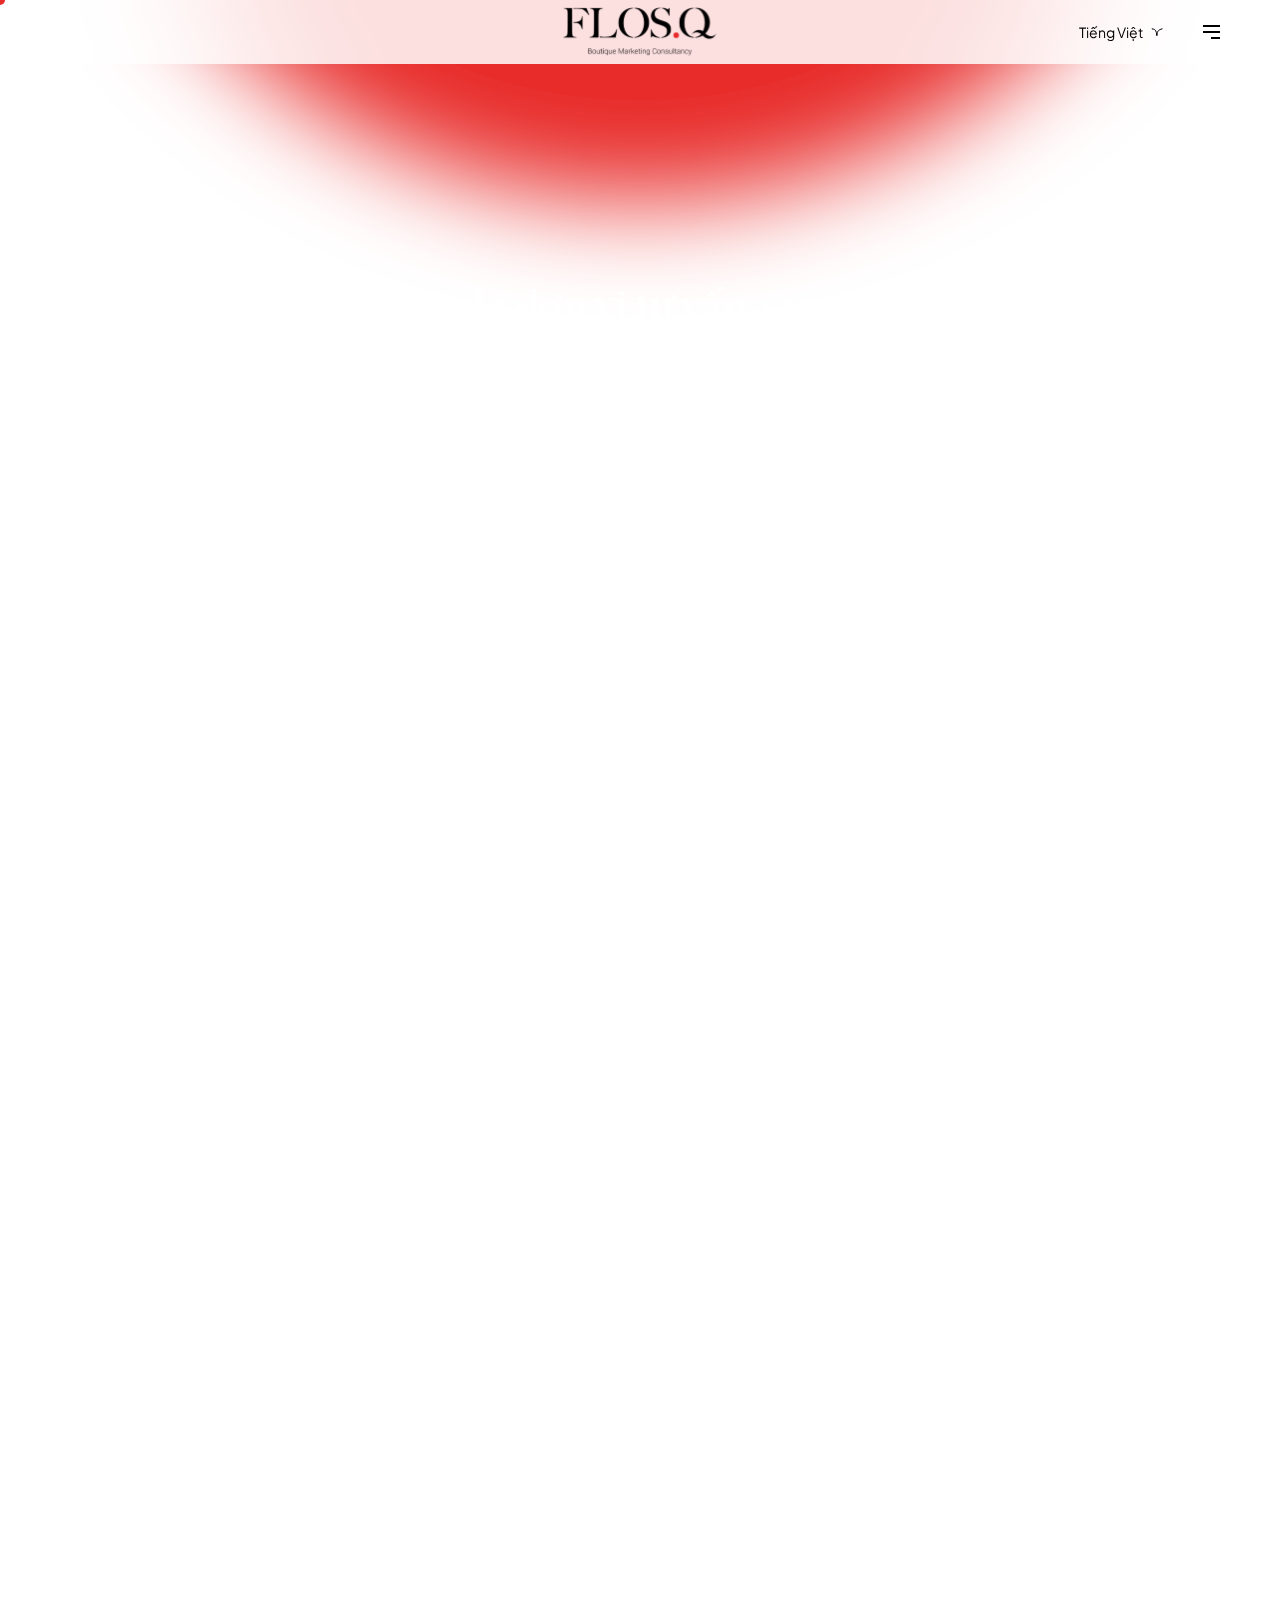
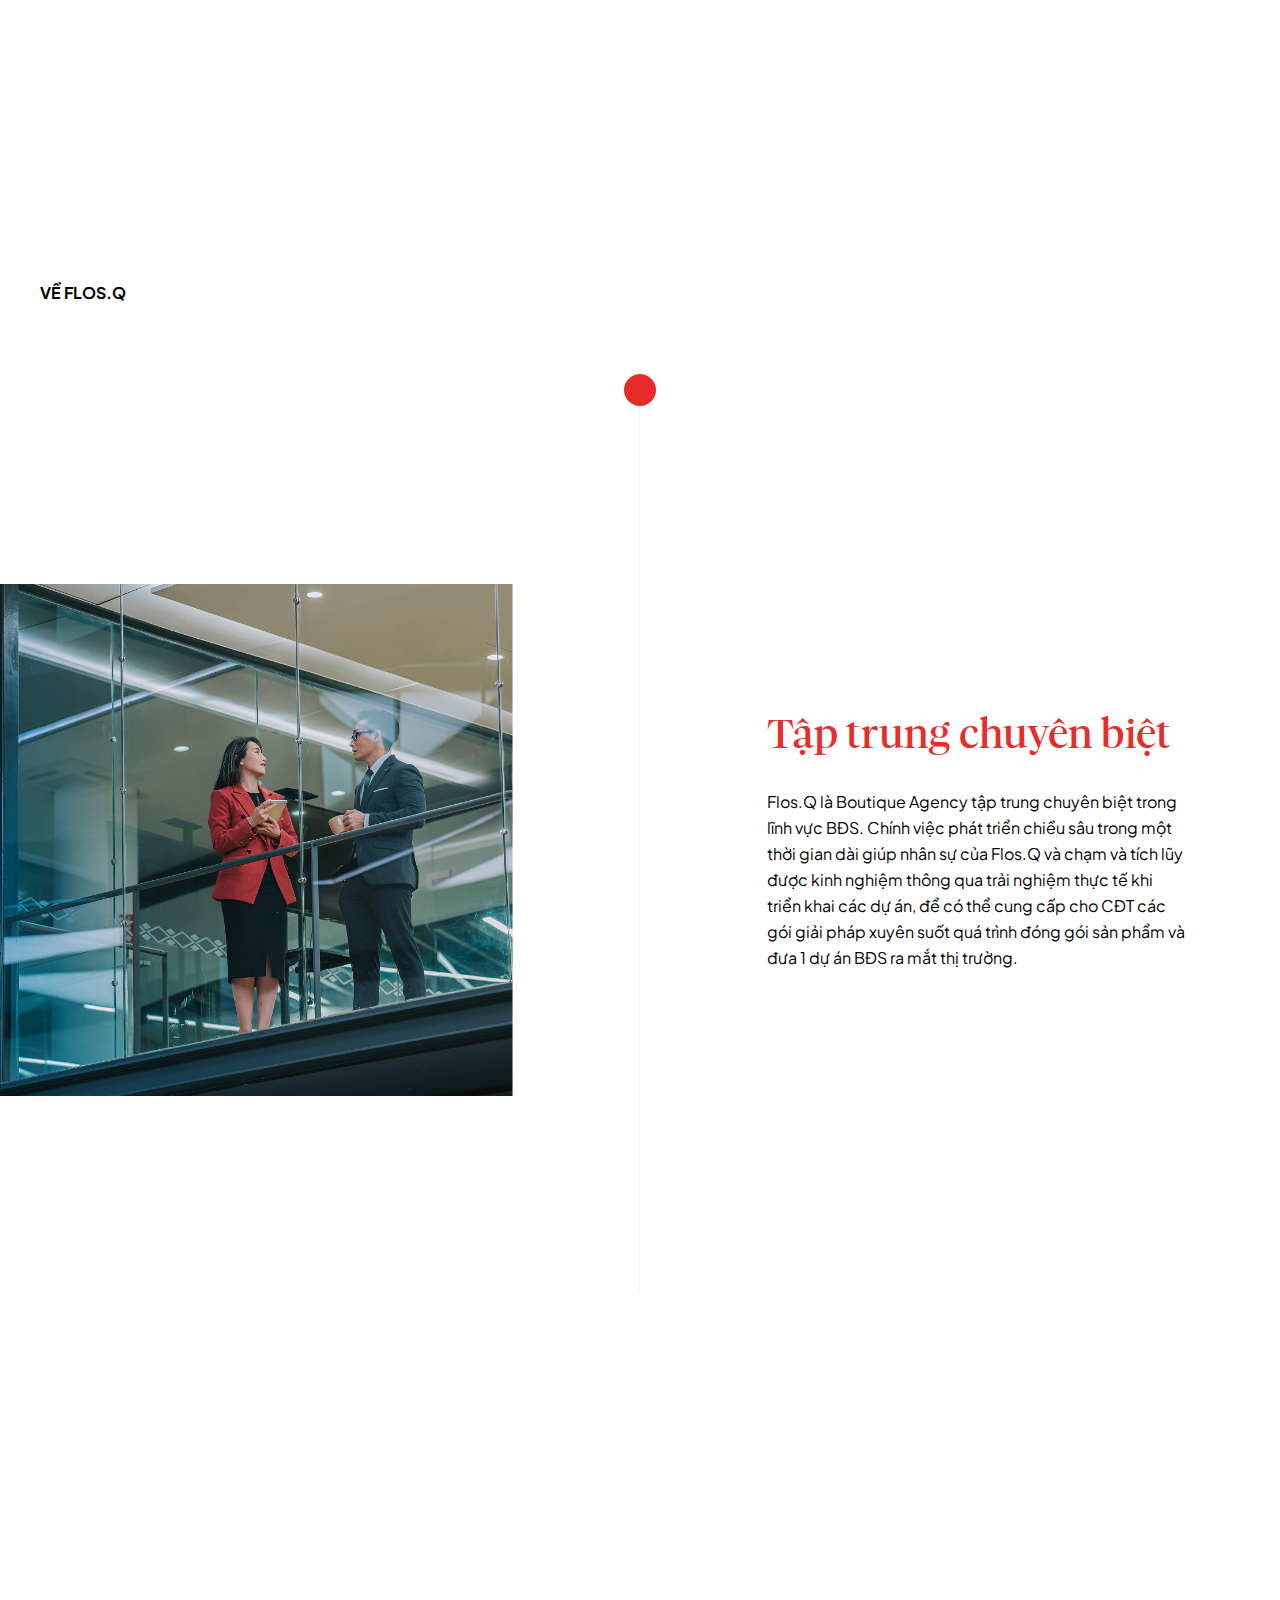
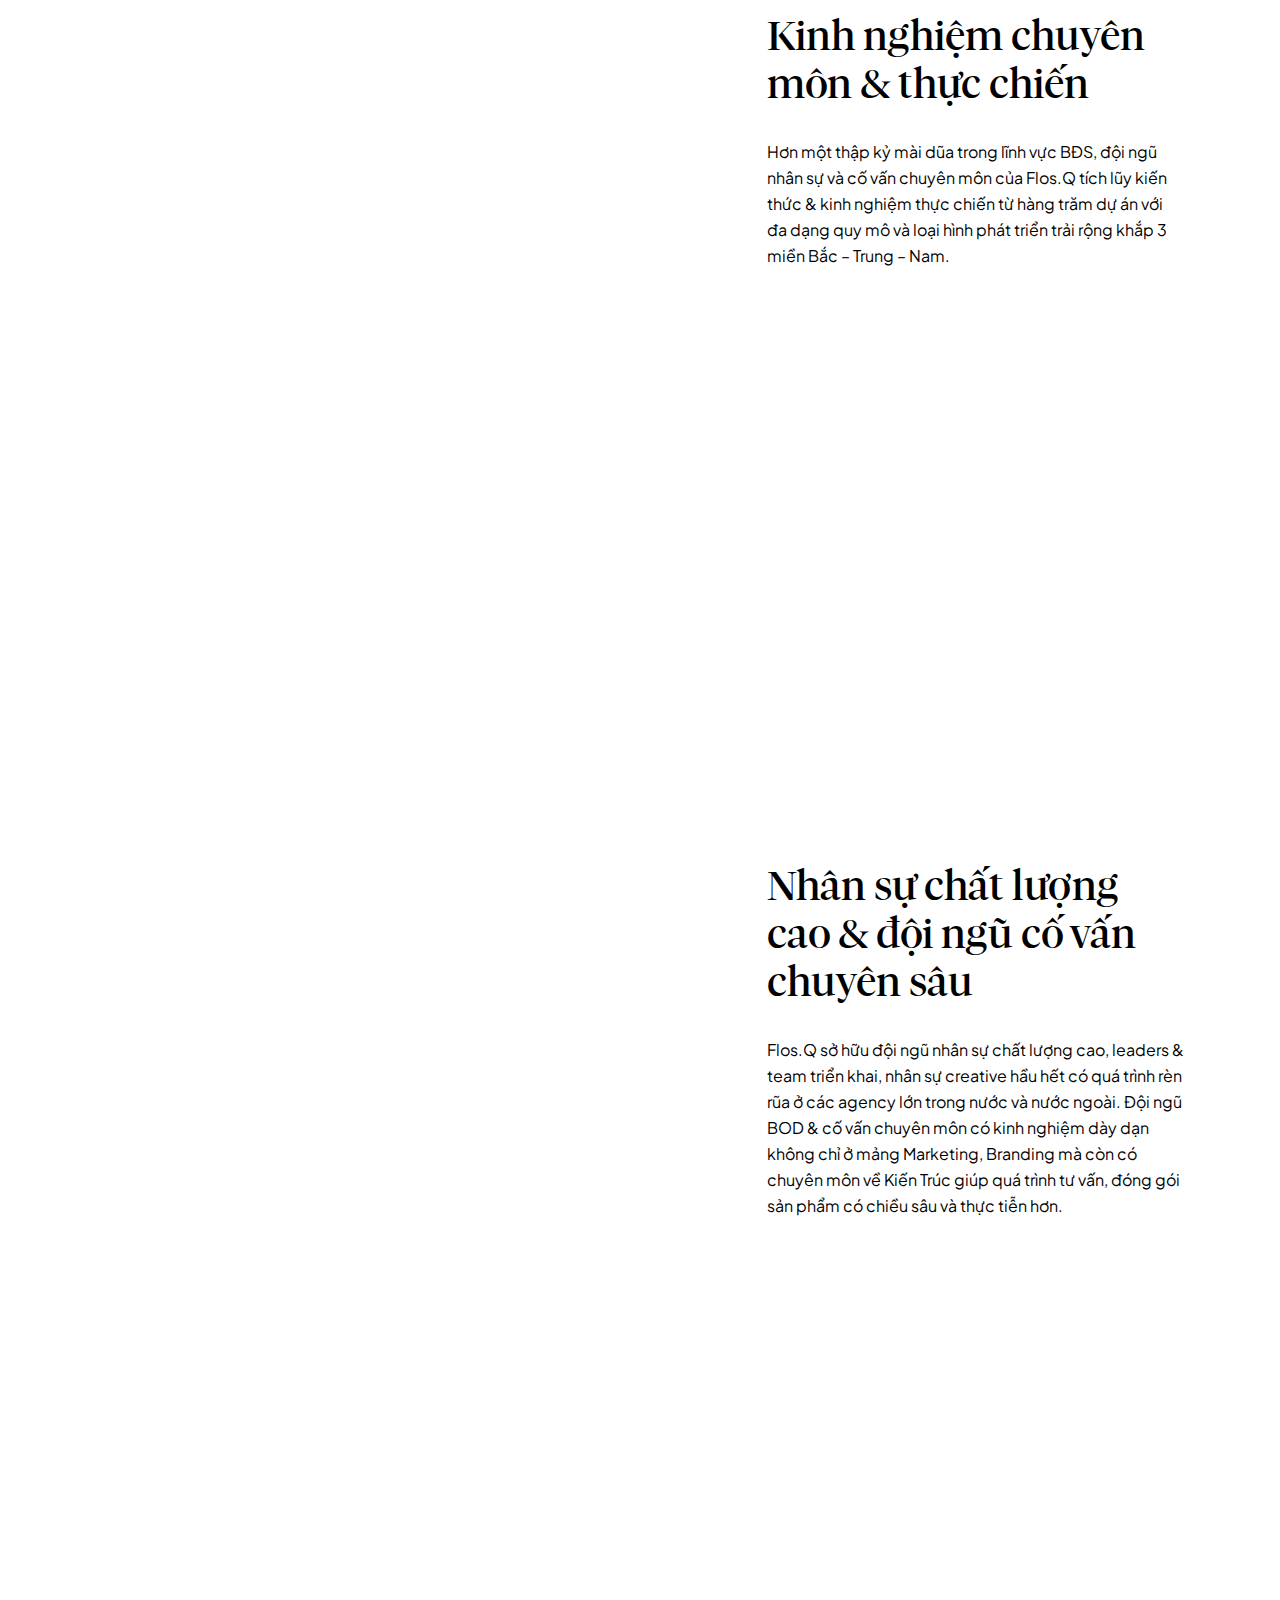
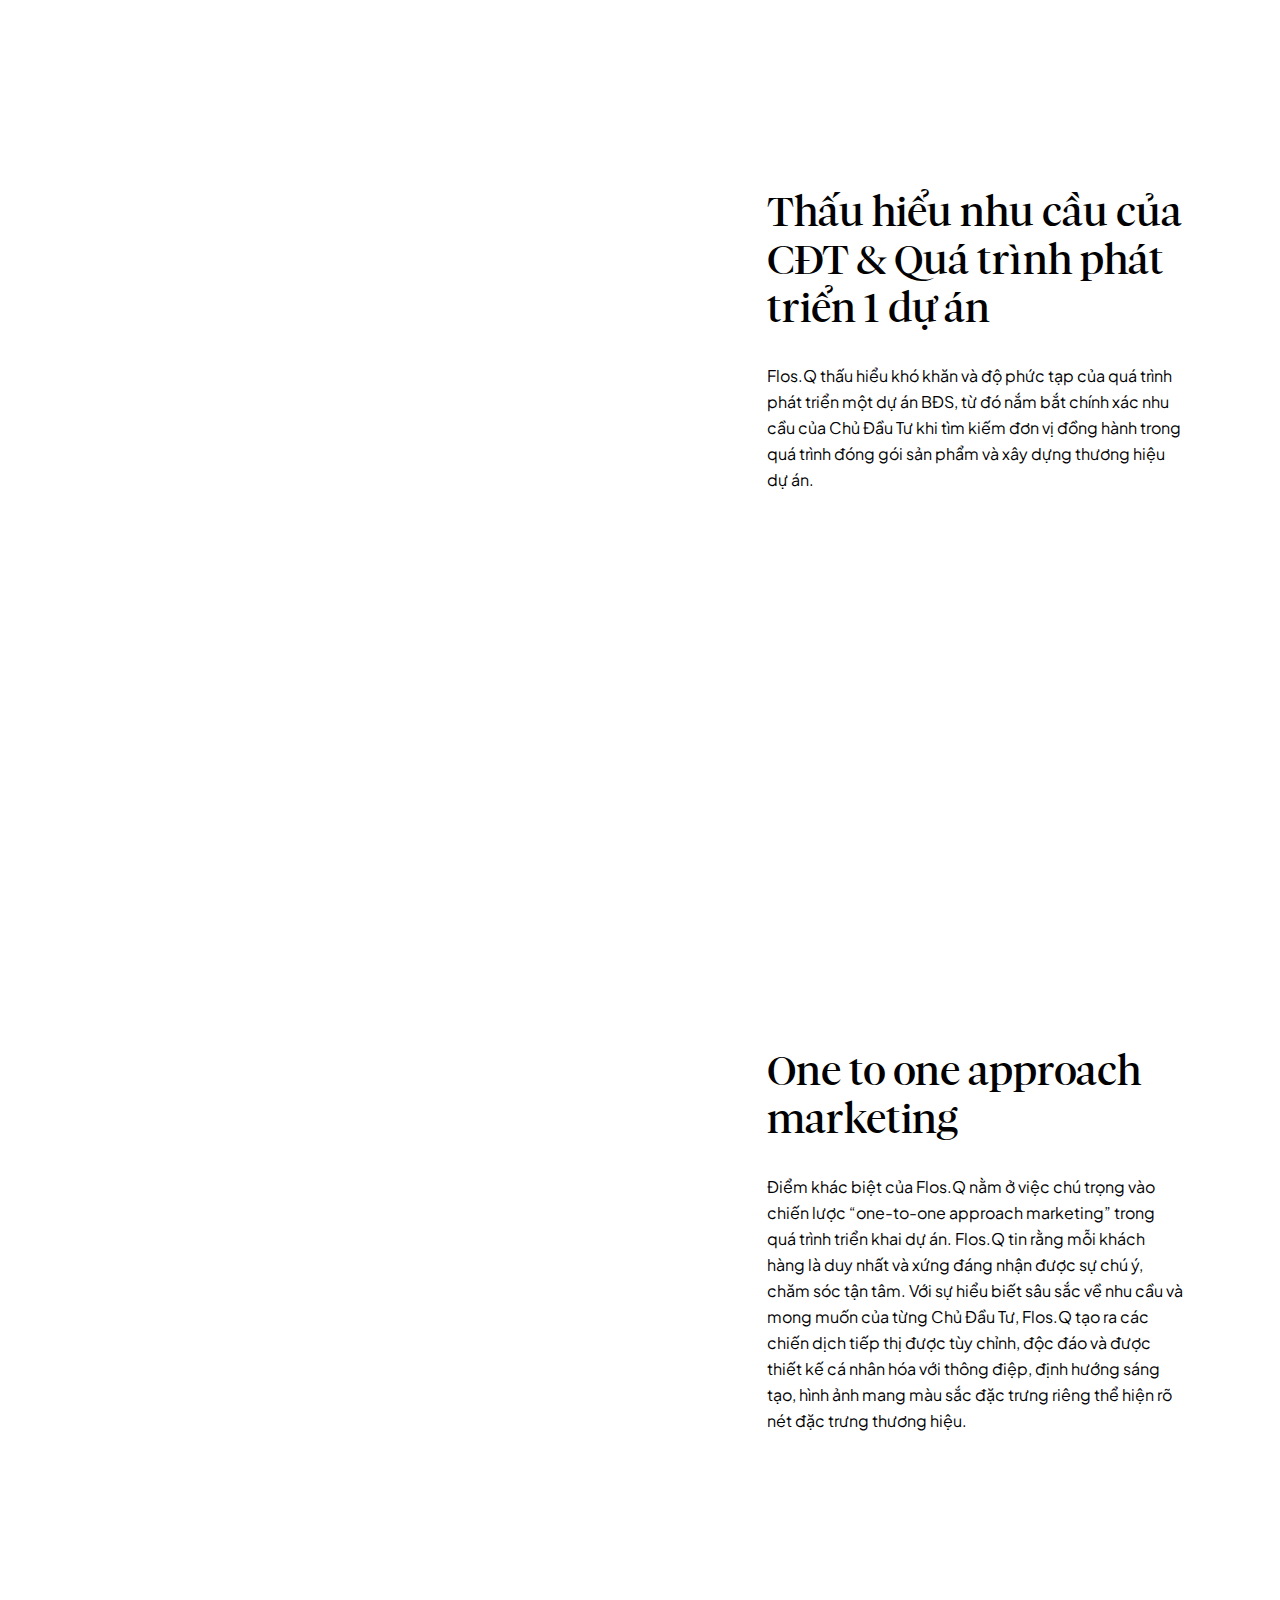
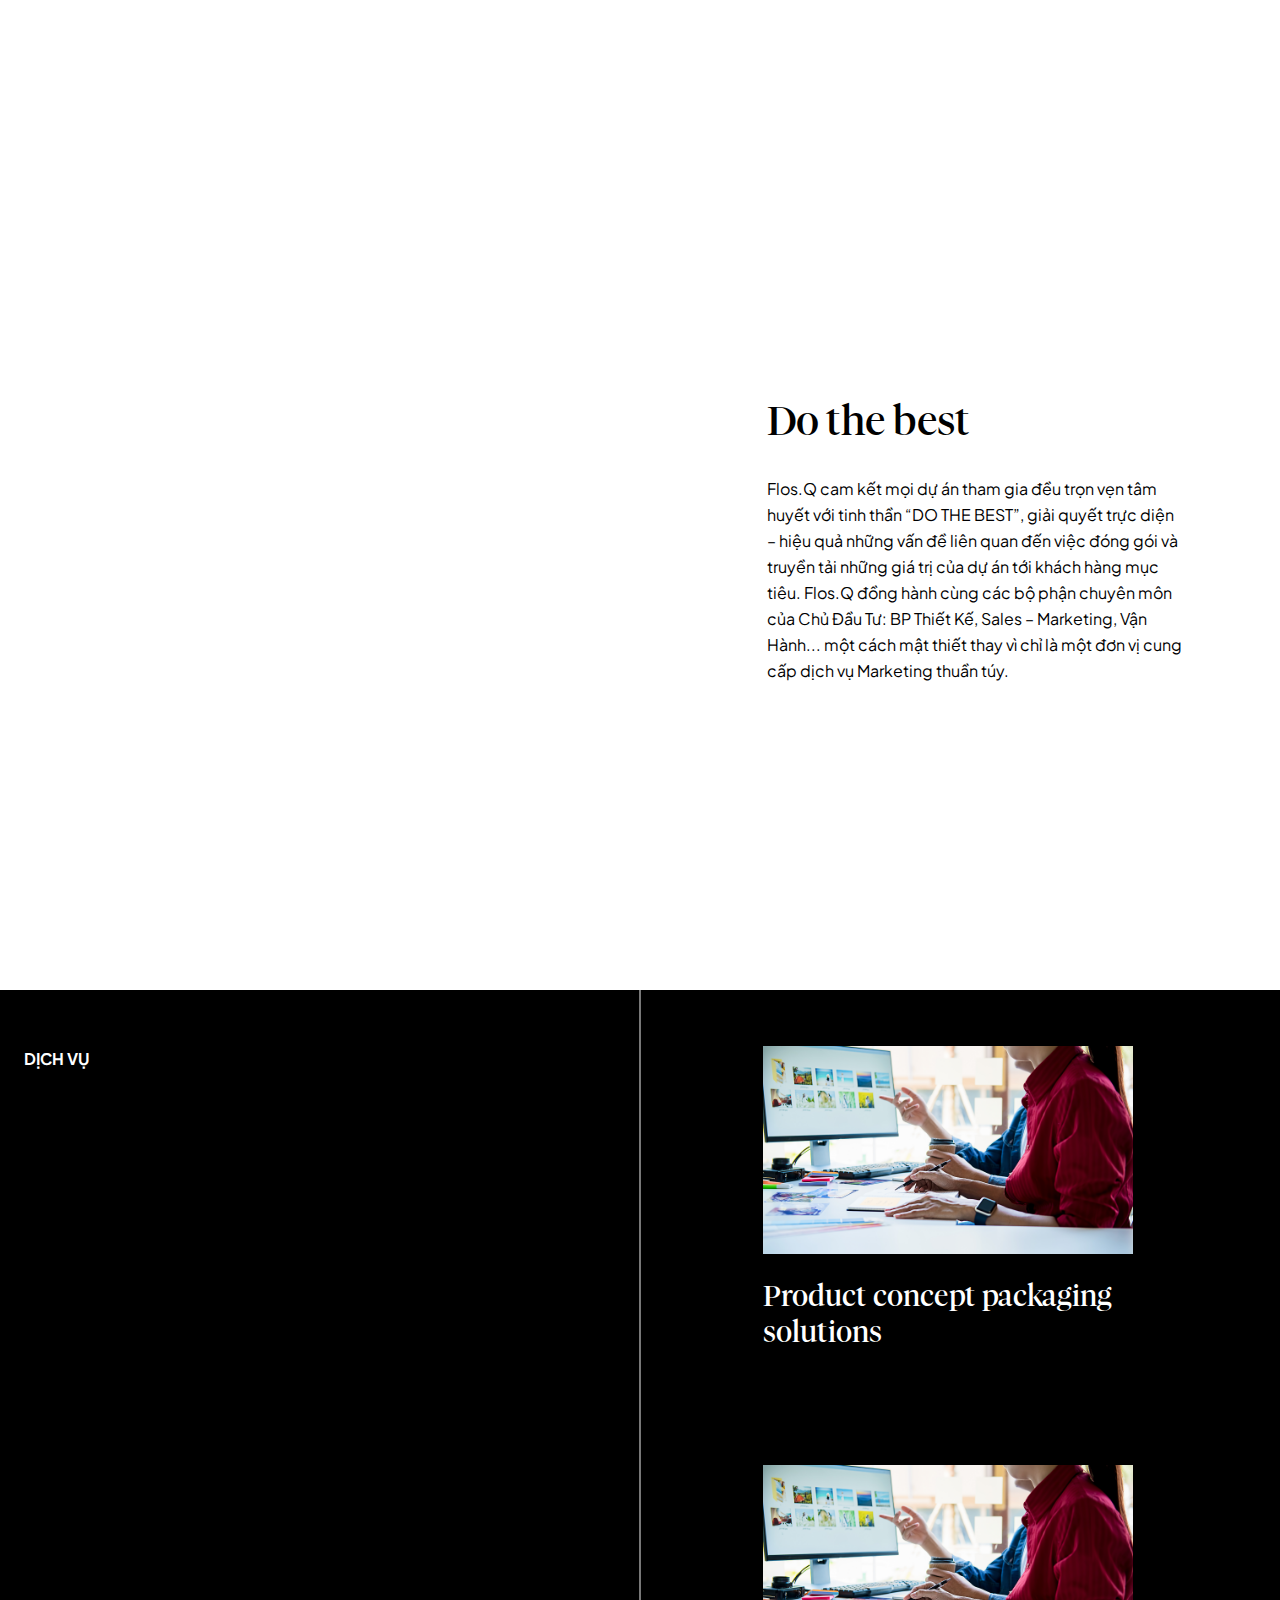
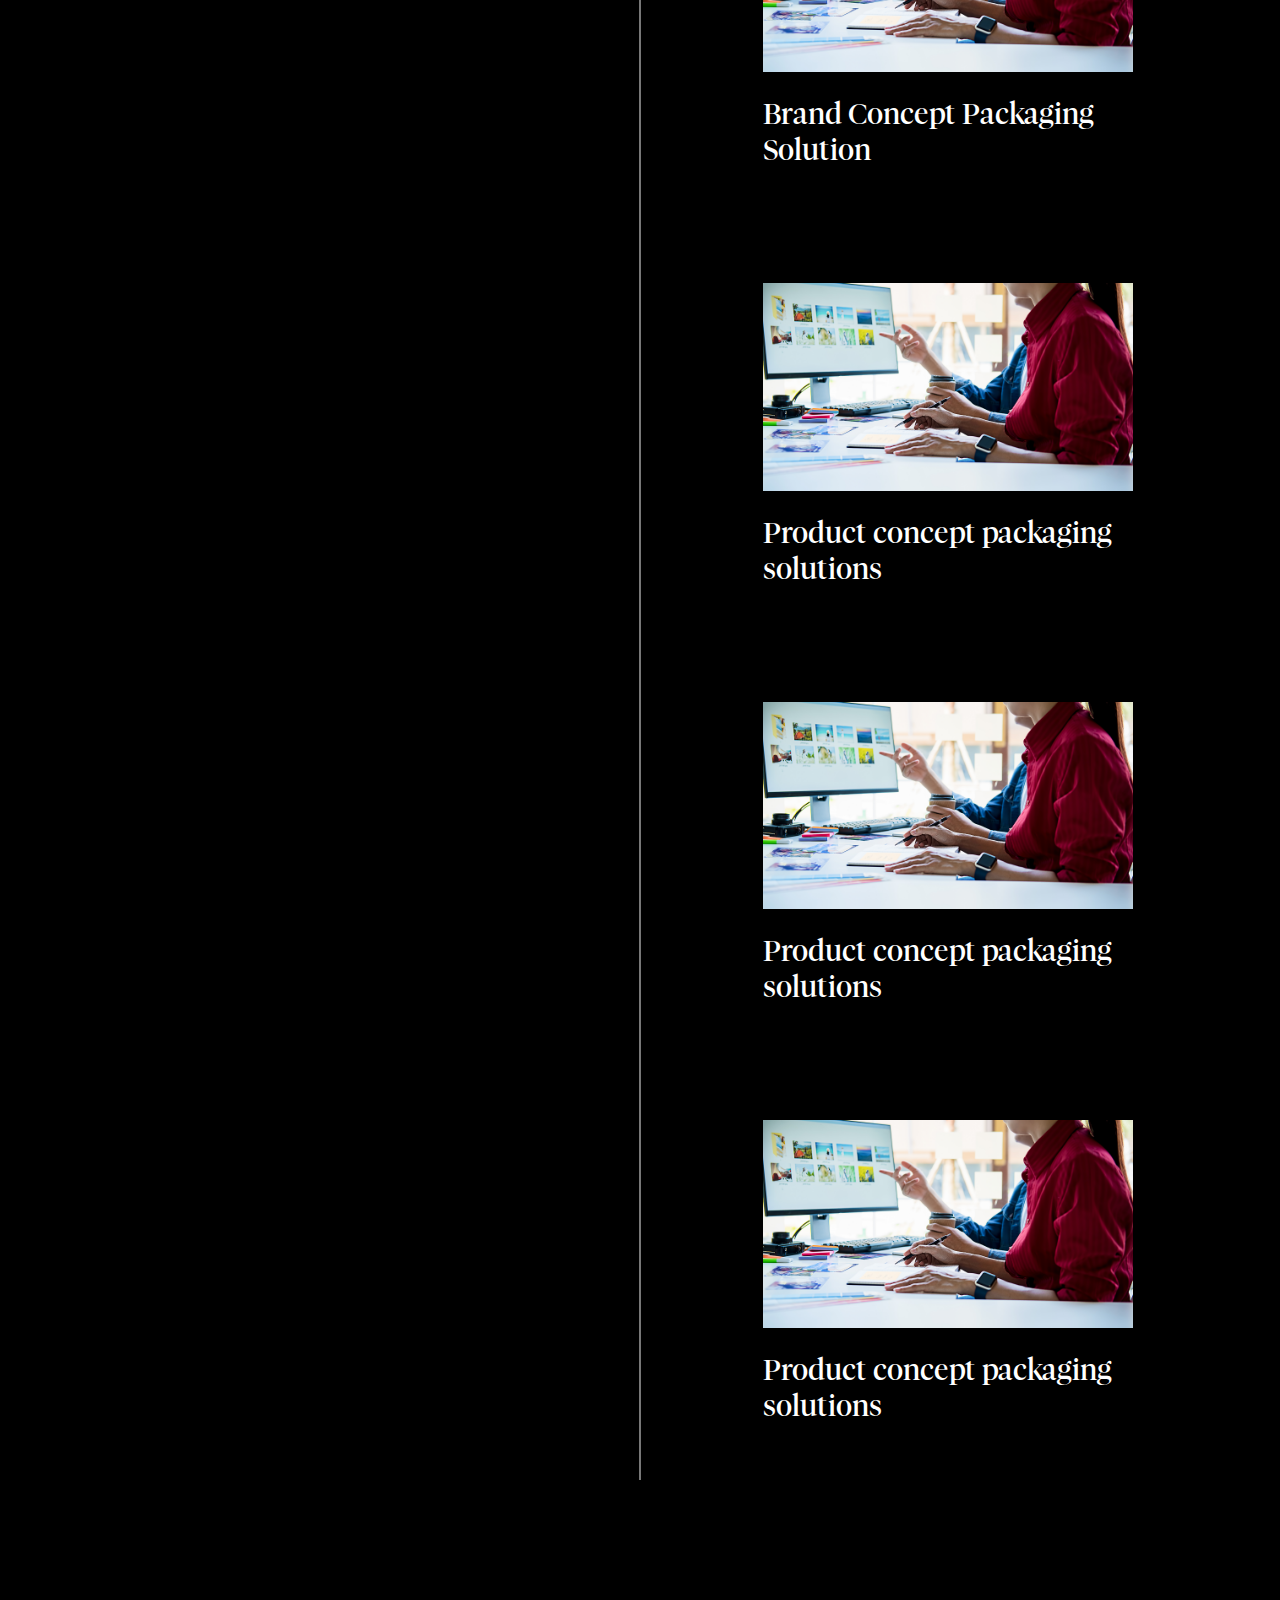
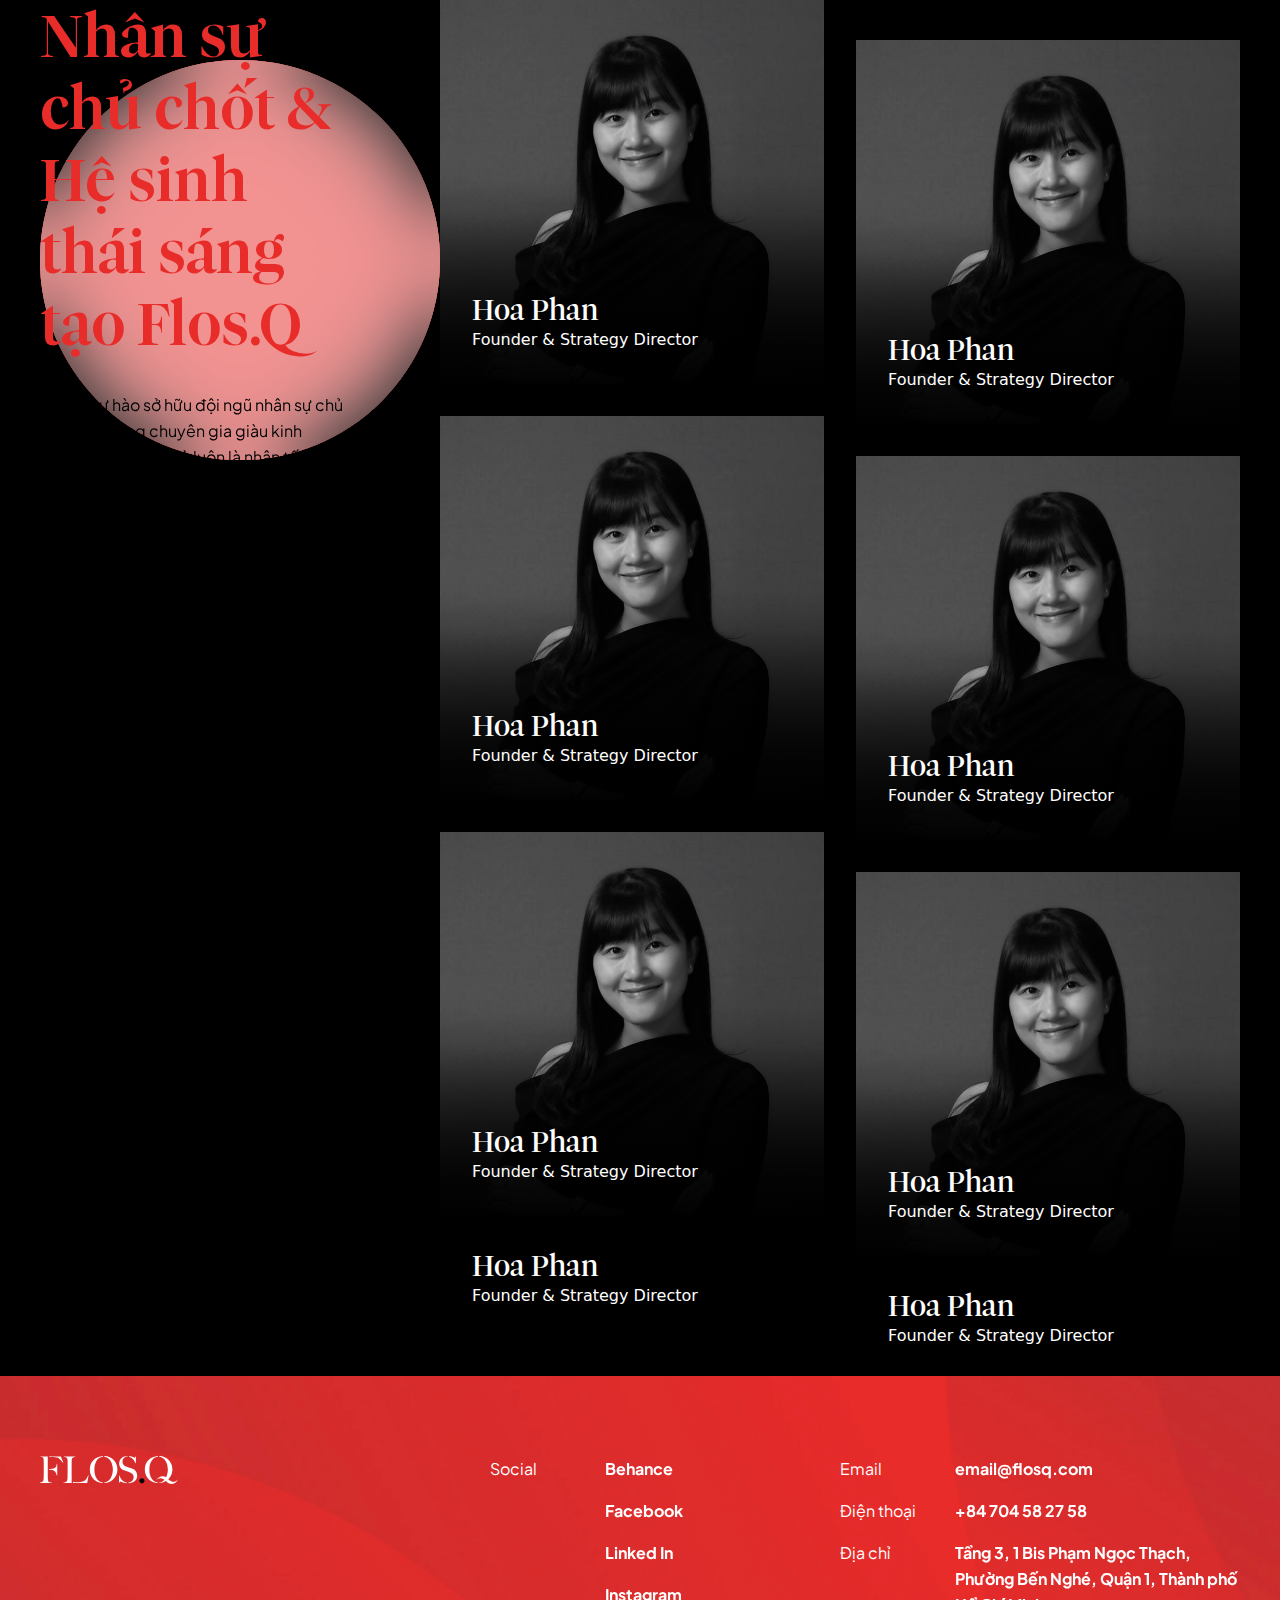
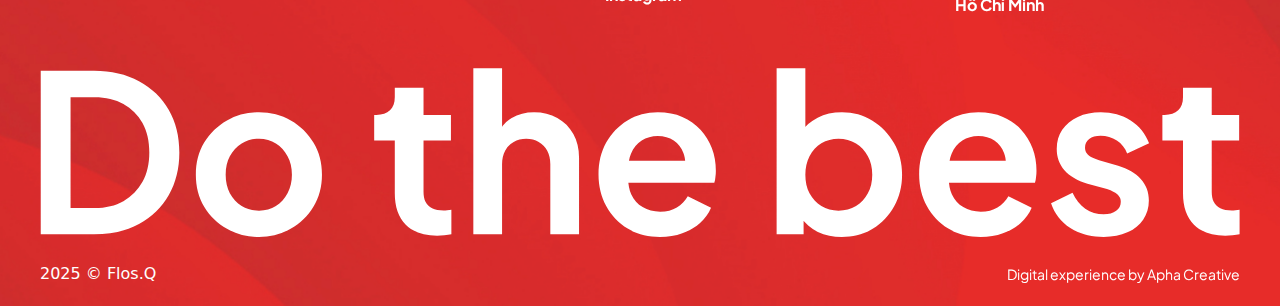
==== about.html @ eea13bad "update page about" ====
<!DOCTYPE html>
<html lang="en">
  <head>
    <meta charset="UTF-8" />
    <meta name="viewport" content="width=device-width, initial-scale=1.0" />
    <title>Flos.Q</title>
    <!-- import favicon -->
    <link
      id="favicon"
      rel="icon"
      type="image/x-icon"
      href="./assets/images/utilize/favicon_red.svg"
    />
    <!-- meta -->
    <meta property="og:url" content="" />
    <meta property="og:type" content="website" />
    <meta property="og:title" content="" />
    <meta property="og:description" content="" />
    <meta property="og:image" content="" />
    <!-- end meta -->
    <link rel="stylesheet" href="./assets/libs/bootstrap.min.css" />
    <link rel="stylesheet" href="./assets/libs/splitting.min.css" />
    <link rel="stylesheet" href="./assets/libs/lenis.css" />
    <!-- link font  -->
    <link rel="stylesheet" href="./assets/font/Plus-Jakarta/stylesheet.css" />
    <link
      rel="stylesheet"
      href="./assets/font/RB-Vitruv-Display/stylesheet.css"
    />
    <!-- end link font  -->

    <!-- link custom css page -->
    <link rel="stylesheet" href="./assets/styles/style.css" />
    <!-- end link custom css page -->
  </head>
  <body>
    <!-- magic cursor -->
    <div class="magic-cursor">
      <div class="cursor">
        <div class="text"></div>
      </div>
    </div>
    <!-- end magic cursor -->
    <!-- loading -->
    <div class="loading position-fixed top-0 lef-0 w-100 h-100 d-none">
      <div
        class="loading-inner d-flex justify-content-center align-items-center w-100 h-100"
      >
        <div class="loading-image">
          <img src="./assets/images/utilize/logo.svg" alt="" />
        </div>
        <div class="loading-overlay"></div>
      </div>
    </div>
    <!-- end loading -->
    <!-- layout -->
    <header class="header">
      <div class="container-fluid p-0">
        <div class="header__container">
          <div class="header__left"></div>
          <div
            class="header__logo d-flex align-items-center justify-content-center"
          >
            <a href="" class="logo-group">
              <img src="./assets/images/utilize/logo_full.svg" alt="" />
              <img src="./assets/images/utilize/logo_scroll.svg" alt="" />
            </a>
          </div>
          <div
            class="header__right d-flex align-items-center gap-big justify-content-end"
          >
            <div class="header__lang">
              <div class="header__head d-flex align-items-center gap-small">
                <div class="value-select b2-font color-black">Tiếng Việt</div>
                <div class="icon">
                  <img src="./assets/images/utilize/ic_arrow.svg" alt="" />
                </div>
              </div>
            </div>
            <div class="header__menu">
              <div class="header__menu--icon btnOpen">
                <img src="./assets/images/utilize/ic_menu.svg" alt="" />
              </div>
            </div>
          </div>
        </div>
        <div class="header__menu--sub">
          <div class="menu__sub--container">
            <div class="menu__close btnClose">
              <img src="./assets/images/utilize/ic_close.svg" alt="" />
            </div>
            <div class="menu__container">
              <div class="menu__sub">
                <ul>
                  <li>
                    <a href="" class="h3-font color-white a-line">Trang chủ</a>
                  </li>
                  <li>
                    <a href="" class="h3-font color-white a-line">Flos.Q</a>
                  </li>
                  <li>
                    <a href="" class="h3-font color-white a-line">Dự án</a>
                  </li>
                  <li>
                    <a href="" class="h3-font color-white a-line">Liên hệ</a>
                  </li>
                </ul>
              </div>
              <div class="menu__social">
                <ul>
                  <li>
                    <a href="" class="b2-bold-font color-white a-line"
                      >Facebook</a
                    >
                  </li>
                  <li>
                    <a href="" class="b2-bold-font color-white a-line"
                      >Linkdln</a
                    >
                  </li>
                  <li>
                    <a href="" class="b2-bold-font color-white a-line"
                      >Behance</a
                    >
                  </li>
                  <li>
                    <a href="" class="b2-bold-font color-white a-line">
                      Instagram
                    </a>
                  </li>
                </ul>
              </div>
            </div>
          </div>
        </div>
      </div>
    </header>

    <main>
      <section class="hero d-flex align-items-center justify-content-center">
        <div class="container-fluid p-0 h-100">
          <div class="hero__ball">
            <div class="ball"></div>
          </div>
          <div class="row g-0 h-100">
            <div class="col-lg-6 offset-lg-3 h-100">
              <div class="hero__content">
                <div class="hero__content--one h2-font color-white">
                  Flos.Q là đơn vị tư vấn, cung cấp giải pháp chiến lược và
                  triển khai kích hoạt thương hiệu với mô hình “Boutique Agency”
                  chuyên biệt đầu tiên trong lĩnh vực Bất Động Sản tại thị
                  trường Việt Nam.
                </div>
                <div class="hero__content--two h2-font color-black">
                  Flos.Q đồng hành cùng các Chủ Đầu Tư, Nhà Phát Triển BĐS giúp
                  mỗi dự án trở nên nổi bật với câu chuyện và giá trị kiến tạo
                  của riêng mình.
                </div>
              </div>
            </div>
          </div>
        </div>
      </section>

      <section class="gallery">
        <div class="container-fluid p-0">
          <div class="gallery__title tag-font color-black">VỀ FLOS.Q</div>
          <div class="gallery__container d-flex w-100">
            <div class="right">
              <div class="section-line"></div>
              <div class="gallery__imgs">
                <div class="gallery__img">
                  <img src="./assets/images/notutilize/img1.jpg" alt="" />
                </div>
                <div class="gallery__img">
                  <img src="./assets/images/notutilize/img2.jpg" alt="" />
                </div>
                <div class="gallery__img">
                  <img src="./assets/images/notutilize/img3.jpg" alt="" />
                </div>
                <div class="gallery__img">
                  <img src="./assets/images/notutilize/img4.jpg" alt="" />
                </div>
                <div class="gallery__img">
                  <img src="./assets/images/notutilize/img5.jpg" alt="" />
                </div>
                <div class="gallery__img">
                  <img src="./assets/images/notutilize/img6.jpg" alt="" />
                </div>
              </div>
            </div>
            <div class="left">
              <div class="gallery__contents">
                <div class="gallery__content">
                  <h2 class="h2-font color-black active">
                    Tập trung chuyên biệt
                  </h2>
                  <p class="b1-font color-black">
                    Flos.Q là Boutique Agency tập trung chuyên biệt trong lĩnh
                    vực BĐS. Chính việc phát triển chiều sâu trong một thời gian
                    dài giúp nhân sự của Flos.Q và chạm và tích lũy được kinh
                    nghiệm thông qua trải nghiệm thực tế khi triển khai các dự
                    án, để có thể cung cấp cho CĐT các gói giải pháp xuyên suốt
                    quá trình đóng gói sản phẩm và đưa 1 dự án BĐS ra mắt thị
                    trường.
                  </p>
                </div>
                <div class="gallery__content">
                  <h2 class="h2-font color-black">
                    Kinh nghiệm chuyên môn & thực chiến
                  </h2>
                  <p class="b1-font color-black">
                    Hơn một thập kỷ mài dũa trong lĩnh vực BĐS, đội ngũ nhân sự
                    và cố vấn chuyên môn của Flos.Q tích lũy kiến thức & kinh
                    nghiệm thực chiến từ hàng trăm dự án với đa dạng quy mô và
                    loại hình phát triển trải rộng khắp 3 miền Bắc – Trung –
                    Nam.
                  </p>
                </div>
                <div class="gallery__content">
                  <h2 class="h2-font color-black">
                    Nhân sự chất lượng cao & đội ngũ cố vấn chuyên sâu
                  </h2>
                  <p class="b1-font color-black">
                    Flos.Q sở hữu đội ngũ nhân sự chất lượng cao, leaders & team
                    triển khai, nhân sự creative hầu hết có quá trình rèn rũa ở
                    các agency lớn trong nước và nước ngoài. Đội ngũ BOD & cố
                    vấn chuyên môn có kinh nghiệm dày dạn không chỉ ở mảng
                    Marketing, Branding mà còn có chuyên môn về Kiến Trúc giúp
                    quá trình tư vấn, đóng gói sản phẩm có chiều sâu và thực
                    tiễn hơn.
                  </p>
                </div>
                <div class="gallery__content">
                  <h2 class="h2-font color-black">
                    Thấu hiểu nhu cầu của CĐT & Quá trình phát triển 1 dự án
                  </h2>
                  <p class="b1-font color-black">
                    Flos.Q thấu hiểu khó khăn và độ phức tạp của quá trình phát
                    triển một dự án BĐS, từ đó nắm bắt chính xác nhu cầu của Chủ
                    Đầu Tư khi tìm kiếm đơn vị đồng hành trong quá trình đóng
                    gói sản phẩm và xây dựng thương hiệu dự án.
                  </p>
                </div>
                <div class="gallery__content">
                  <h2 class="h2-font color-black">
                    One to one approach marketing
                  </h2>
                  <p class="b1-font color-black">
                    Điểm khác biệt của Flos.Q nằm ở việc chú trọng vào chiến
                    lược “one-to-one approach marketing” trong quá trình triển
                    khai dự án. Flos.Q tin rằng mỗi khách hàng là duy nhất và
                    xứng đáng nhận được sự chú ý, chăm sóc tận tâm. Với sự hiểu
                    biết sâu sắc về nhu cầu và mong muốn của từng Chủ Đầu Tư,
                    Flos.Q tạo ra các chiến dịch tiếp thị được tùy chỉnh, độc
                    đáo và được thiết kế cá nhân hóa với thông điệp, định hướng
                    sáng tạo, hình ảnh mang màu sắc đặc trưng riêng thể hiện rõ
                    nét đặc trưng thương hiệu.
                  </p>
                </div>
                <div class="gallery__content">
                  <h2 class="h2-font color-black">Do the best</h2>
                  <p class="b1-font color-black">
                    Flos.Q cam kết mọi dự án tham gia đều trọn vẹn tâm huyết với
                    tinh thần “DO THE BEST”, giải quyết trực diện – hiệu quả
                    những vấn đề liên quan đến việc đóng gói và truyền tải những
                    giá trị của dự án tới khách hàng mục tiêu. Flos.Q đồng hành
                    cùng các bộ phận chuyên môn của Chủ Đầu Tư: BP Thiết Kế,
                    Sales – Marketing, Vận Hành... một cách mật thiết thay vì
                    chỉ là một đơn vị cung cấp dịch vụ Marketing thuần túy.
                  </p>
                </div>
              </div>
            </div>
          </div>
        </div>
      </section>

      <section class="section-services">
        <div class="container-fluid p-0">
          <div class="services-wrapper d-flex">
            <div class="services-wrapper__left">
              <p class="section-tag tag-font mb-0 col-lg-4 color-white">
                DỊCH VỤ
              </p>
              <div class="num-counter">
                <div class="number" data-count="4">4</div>
              </div>

              <div class="service-ball"></div>
            </div>
            <div class="services-wrapper__right">
              <ul class="list-item">
                <li
                  class="item"
                  data-cursor-text="Chi tiết"
                  data-bs-toggle="modal"
                  data-bs-target="#service-modal-1"
                >
                  <div class="item-image">
                    <img
                      src="./assets/images/notutilize/service-1.png"
                      alt=""
                    />
                  </div>
                  <h3 class="item-title h3-font color-white">
                    Product concept packaging solutions
                  </h3>
                </li>
                <li
                  class="item"
                  data-cursor-text="Chi tiết"
                  data-bs-toggle="modal"
                  data-bs-target="#service-modal-2"
                >
                  <div class="item-image">
                    <img
                      src="./assets/images/notutilize/service-1.png"
                      alt=""
                    />
                  </div>
                  <h3 class="item-title h3-font color-white">
                    Brand Concept Packaging Solution
                  </h3>
                </li>
                <li class="item" data-cursor-text="Chi tiết">
                  <div class="item-image">
                    <img
                      src="./assets/images/notutilize/service-1.png"
                      alt=""
                    />
                  </div>
                  <h3 class="item-title h3-font color-white">
                    Product concept packaging solutions
                  </h3>
                </li>
                <li class="item" data-cursor-text="Chi tiết">
                  <div class="item-image">
                    <img
                      src="./assets/images/notutilize/service-1.png"
                      alt=""
                    />
                  </div>
                  <h3 class="item-title h3-font color-white">
                    Product concept packaging solutions
                  </h3>
                </li>
                <li class="item" data-cursor-text="Chi tiết">
                  <div class="item-image">
                    <img
                      src="./assets/images/notutilize/service-1.png"
                      alt=""
                    />
                  </div>
                  <h3 class="item-title h3-font color-white">
                    Product concept packaging solutions
                  </h3>
                </li>
              </ul>
            </div>
          </div>
          <div class="services-modal">
            <div
              class="modal fade"
              id="service-modal-1"
              tabindex="-1"
              aria-hidden="true"
            >
              <div class="modal-dialog modal-dialog-centered">
                <div class="modal-content">
                  <h3 class="title h2-font">
                    Product concept packaging solutions
                  </h3>
                  <div class="content">
                    <div class="content-left content-item">
                      <div class="tag b2-bold-font color-primary">
                        Nghiên cứu thị trường
                      </div>
                      <ul class="b1-font color-black">
                        <li>
                          - Nghiên cứu và phân tích thị trường, đánh giá tiềm
                          năng và xác định nhu cầu của thị trường trong phạm vi
                          tham chiếu của dự án.
                        </li>
                        <li>
                          - Xây dựng cơ sở tham chiếu & thiết lập bảng so sánh
                          năng lực cạnh tranh giữa các dự án theo khu vực nghiên
                          cứu.
                        </li>
                        <li>
                          - Phân tích xu hướng thị trường: các xu hướng, thay
                          đổi và biến động trong thị trường để sản phẩm/dự án có
                          thể thích ứng và tồn tại một cách cạnh tranh.
                        </li>
                      </ul>
                    </div>
                    <div class="content-right content-item">
                      <div class="tag b2-bold-font color-primary">
                        Phân tích đánh giá sản phẩm hiện hữu
                      </div>
                      <ul class="b1-font color-black">
                        <li>
                          - Phân tích tổng quan đánh giá vị trí, mối liên hệ
                          liên kết vùng, bản đồ giao thông và các tuyến giao
                          thông kết nối hiện hữu và trong quy hoạch vùng tương
                          lai.
                        </li>
                        <li>
                          - Đánh giá về quy hoạch (hồ sơ kiến trúc) & sản phẩm
                          (trong trường hợp dự án đã có hồ sơ cũ) Quy hoạch và
                          mặt bằng phân bổ tiện ích.
                        </li>
                        <li>
                          - Loại hình sản phẩm, tỷ trọng cơ cấu sản phẩm, diện
                          tích, thiết kế kiến trúc.
                        </li>
                        <li>
                          - Phân tích SOW, xác định lợi thế cạnh tranh, đánh giá
                          cơ hội cũng như thách thức nhằm tìm ra điểm khác biệt
                          (USP) của dự án.
                        </li>
                        <li>
                          - Loại hình sản phẩm, tỷ trọng cơ cấu sản phẩm, diện
                          tích, thiết kế kiến trúc.
                        </li>
                        <li>
                          - Phân tích SOW, xác định lợi thế cạnh tranh, đánh giá
                          cơ hội cũng như thách thức nhằm tìm ra điểm khác biệt
                          (USP) của dự án.
                        </li>
                      </ul>
                    </div>
                  </div>
                </div>
              </div>
            </div>
            <div
              class="modal fade"
              id="service-modal-2"
              tabindex="-1"
              aria-hidden="true"
            >
              <div class="modal-dialog modal-dialog-centered">
                <div class="modal-content">
                  <h3 class="title h2-font">
                    Brand Concept Packaging Solution
                  </h3>
                  <div class="content">
                    <div class="content-left content-item">
                      <div class="tag b2-bold-font color-primary">
                        Nghiên cứu thị trường
                      </div>
                      <ul class="b1-font color-black">
                        <li>
                          - Nghiên cứu và phân tích thị trường, đánh giá tiềm
                          năng và xác định nhu cầu của thị trường trong phạm vi
                          tham chiếu của dự án.
                        </li>
                        <li>
                          - Xây dựng cơ sở tham chiếu & thiết lập bảng so sánh
                          năng lực cạnh tranh giữa các dự án theo khu vực nghiên
                          cứu.
                        </li>
                        <li>
                          - Phân tích xu hướng thị trường: các xu hướng, thay
                          đổi và biến động trong thị trường để sản phẩm/dự án có
                          thể thích ứng và tồn tại một cách cạnh tranh.
                        </li>
                      </ul>
                    </div>
                    <div class="content-right content-item">
                      <div class="tag b2-bold-font color-primary">
                        Phân tích đánh giá sản phẩm hiện hữu
                      </div>
                      <ul class="b1-font color-black">
                        <li>
                          - Phân tích tổng quan đánh giá vị trí, mối liên hệ
                          liên kết vùng, bản đồ giao thông và các tuyến giao
                          thông kết nối hiện hữu và trong quy hoạch vùng tương
                          lai.
                        </li>
                        <li>
                          - Đánh giá về quy hoạch (hồ sơ kiến trúc) & sản phẩm
                          (trong trường hợp dự án đã có hồ sơ cũ) Quy hoạch và
                          mặt bằng phân bổ tiện ích.
                        </li>
                        <li>
                          - Loại hình sản phẩm, tỷ trọng cơ cấu sản phẩm, diện
                          tích, thiết kế kiến trúc.
                        </li>
                        <li>
                          - Phân tích SOW, xác định lợi thế cạnh tranh, đánh giá
                          cơ hội cũng như thách thức nhằm tìm ra điểm khác biệt
                          (USP) của dự án.
                        </li>
                        <li>
                          - Loại hình sản phẩm, tỷ trọng cơ cấu sản phẩm, diện
                          tích, thiết kế kiến trúc.
                        </li>
                        <li>
                          - Phân tích SOW, xác định lợi thế cạnh tranh, đánh giá
                          cơ hội cũng như thách thức nhằm tìm ra điểm khác biệt
                          (USP) của dự án.
                        </li>
                      </ul>
                    </div>
                  </div>
                </div>
              </div>
            </div>
          </div>
        </div>
      </section>

      <section class="section-members ver-2">
        <div class="container-fluid p-0">
          <div class="members-wrapper row g-0">
            <div class="members-content col-lg-4">
              <!-- <p class="section-tag tag-font mb-0 color-black">DỰ ÁN</p> -->

              <h2 class="members-content__title color-primary h1-font">
                Nhân sự chủ chốt & Hệ sinh thái sáng tạo Flos.Q
              </h2>

              <div class="members-content__desc color-black b1-font">
                Flos.Q tự hào sở hữu đội ngũ nhân sự chủ chốt và những chuyên
                gia giàu kinh nghiệm, sáng tạo và luôn là nhân tố then chốt
                trong hành trình phát triển mạnh mẽ của công ty. Mỗi thành viên
                trong ban lãnh đạo đều là những chuyên gia hàng đầu trong lĩnh
                vực của mình, không chỉ có bề dày kinh nghiệm mà còn sở hữu tư
                duy chiến lược và tinh thần đổi mới.
              </div>
            </div>
            <div class="members-ball">
              <div class="ball-container">
                <span></span>
                <span></span>
                <span></span>
              </div>
            </div>
            <div class="members-list col-lg-8">
              <ul class="members-list__left js-parallax">
                <li
                  class="item"
                >
                  <div class="item-wrapper" data-cursor-text="Chi tiết">
                    <div class="item-img">
                    <img src="./assets/images/notutilize/member-1.png" alt="" />
                  </div>
                   <div class="item-text">
                    <h4 class="h3-font color-white">Hoa Phan</h3>
                    <div class="desc b2-regular color-white">Founder & Strategy Director</div>
                  </div>
                  </div>
                  <div class="item-content-show d-flex flex-column justify-content-between align-items-start" data-cursor-text="Đóng">
                    <p class=" b1-regular color-white">Mr Alex Lưu là thành viên Hiệp hội kiến trúc Châu Á với hơn 15 năm kinh nghiệm làm việc tại thị trường Việt Nam, Campuchia, Singapore. Tuyên ngôn Mr Alex trong thiết kế chính là kết nối con người và con người, con người và tự nhiên, tất cả cộng sinh trong một môi trường sống. Mr Alex gây ấn tượng với thị trường Bất động sản qua hàng loạt công trình trong và ngoài nước: Cocobay Đà Nẵng (Naman Retreat Đà Nẵng, Lancaster Eden, Telescope House Vũng Tàu, Saigon River, Dwelling/ Co-Living Space, Biconsi Sale Gallery. Thanh Phu Office, Astral Sales Gallery, Eco Living...)</p>

                    <div class="item-text">
                    <h4 class="h3-font color-white">Hoa Phan</h3>
                    <div class="desc b2-regular color-white">Founder & Strategy Director</div>
                  </div>
                  </div>
                </li>
                <li
                  class="item"
                >
                  <div class="item-wrapper" data-cursor-text="Chi tiết">
                    <div class="item-img">
                    <img src="./assets/images/notutilize/member-1.png" alt="" />
                  </div>
                   <div class="item-text">
                    <h4 class="h3-font color-white">Hoa Phan</h3>
                    <div class="desc b2-regular color-white">Founder & Strategy Director</div>
                  </div>
                  </div>
                  <div class="item-content-show d-flex flex-column justify-content-between align-items-start" data-cursor-text="Đóng">
                    <p class=" b1-regular color-white">Mr Alex Lưu là thành viên Hiệp hội kiến trúc Châu Á với hơn 15 năm kinh nghiệm làm việc tại thị trường Việt Nam, Campuchia, Singapore. Tuyên ngôn Mr Alex trong thiết kế chính là kết nối con người và con người, con người và tự nhiên, tất cả cộng sinh trong một môi trường sống. Mr Alex gây ấn tượng với thị trường Bất động sản qua hàng loạt công trình trong và ngoài nước: Cocobay Đà Nẵng (Naman Retreat Đà Nẵng, Lancaster Eden, Telescope House Vũng Tàu, Saigon River, Dwelling/ Co-Living Space, Biconsi Sale Gallery. Thanh Phu Office, Astral Sales Gallery, Eco Living...)</p>

                    <div class="item-text">
                    <h4 class="h3-font color-white">Hoa Phan</h3>
                    <div class="desc b2-regular color-white">Founder & Strategy Director</div>
                  </div>
                  </div>
                </li>
                <li
                  class="item"
                >
                  <div class="item-wrapper" data-cursor-text="Chi tiết">
                    <div class="item-img">
                    <img src="./assets/images/notutilize/member-1.png" alt="" />
                  </div>
                   <div class="item-text">
                    <h4 class="h3-font color-white">Hoa Phan</h3>
                    <div class="desc b2-regular color-white">Founder & Strategy Director</div>
                  </div>
                  </div>
                  <div class="item-content-show d-flex flex-column justify-content-between align-items-start" data-cursor-text="Đóng">
                    <p class=" b1-regular color-white">Mr Alex Lưu là thành viên Hiệp hội kiến trúc Châu Á với hơn 15 năm kinh nghiệm làm việc tại thị trường Việt Nam, Campuchia, Singapore. Tuyên ngôn Mr Alex trong thiết kế chính là kết nối con người và con người, con người và tự nhiên, tất cả cộng sinh trong một môi trường sống. Mr Alex gây ấn tượng với thị trường Bất động sản qua hàng loạt công trình trong và ngoài nước: Cocobay Đà Nẵng (Naman Retreat Đà Nẵng, Lancaster Eden, Telescope House Vũng Tàu, Saigon River, Dwelling/ Co-Living Space, Biconsi Sale Gallery. Thanh Phu Office, Astral Sales Gallery, Eco Living...)</p>

                    <div class="item-text">
                    <h4 class="h3-font color-white">Hoa Phan</h3>
                    <div class="desc b2-regular color-white">Founder & Strategy Director</div>
                  </div>
                  </div>
                </li>
              </ul>
              <ul class="members-list__right js-parallax" data-y="200">
                <li
                  class="item"
                >
                  <div class="item-wrapper" data-cursor-text="Chi tiết">
                    <div class="item-img">
                    <img src="./assets/images/notutilize/member-1.png" alt="" />
                  </div>
                   <div class="item-text">
                    <h4 class="h3-font color-white">Hoa Phan</h3>
                    <div class="desc b2-regular color-white">Founder & Strategy Director</div>
                  </div>
                  </div>
                  <div class="item-content-show d-flex flex-column justify-content-between align-items-start" data-cursor-text="Đóng">
                    <p class=" b1-regular color-white">Mr Alex Lưu là thành viên Hiệp hội kiến trúc Châu Á với hơn 15 năm kinh nghiệm làm việc tại thị trường Việt Nam, Campuchia, Singapore. Tuyên ngôn Mr Alex trong thiết kế chính là kết nối con người và con người, con người và tự nhiên, tất cả cộng sinh trong một môi trường sống. Mr Alex gây ấn tượng với thị trường Bất động sản qua hàng loạt công trình trong và ngoài nước: Cocobay Đà Nẵng (Naman Retreat Đà Nẵng, Lancaster Eden, Telescope House Vũng Tàu, Saigon River, Dwelling/ Co-Living Space, Biconsi Sale Gallery. Thanh Phu Office, Astral Sales Gallery, Eco Living...)</p>

                    <div class="item-text">
                    <h4 class="h3-font color-white">Hoa Phan</h3>
                    <div class="desc b2-regular color-white">Founder & Strategy Director</div>
                  </div>
                  </div>
                </li>
                <li
                  class="item"
                >
                  <div class="item-wrapper" data-cursor-text="Chi tiết">
                    <div class="item-img">
                    <img src="./assets/images/notutilize/member-1.png" alt="" />
                  </div>
                   <div class="item-text">
                    <h4 class="h3-font color-white">Hoa Phan</h3>
                    <div class="desc b2-regular color-white">Founder & Strategy Director</div>
                  </div>
                  </div>
                  <div class="item-content-show d-flex flex-column justify-content-between align-items-start" data-cursor-text="Đóng">
                    <p class=" b1-regular color-white">Mr Alex Lưu là thành viên Hiệp hội kiến trúc Châu Á với hơn 15 năm kinh nghiệm làm việc tại thị trường Việt Nam, Campuchia, Singapore. Tuyên ngôn Mr Alex trong thiết kế chính là kết nối con người và con người, con người và tự nhiên, tất cả cộng sinh trong một môi trường sống. Mr Alex gây ấn tượng với thị trường Bất động sản qua hàng loạt công trình trong và ngoài nước: Cocobay Đà Nẵng (Naman Retreat Đà Nẵng, Lancaster Eden, Telescope House Vũng Tàu, Saigon River, Dwelling/ Co-Living Space, Biconsi Sale Gallery. Thanh Phu Office, Astral Sales Gallery, Eco Living...)</p>

                    <div class="item-text">
                    <h4 class="h3-font color-white">Hoa Phan</h3>
                    <div class="desc b2-regular color-white">Founder & Strategy Director</div>
                  </div>
                  </div>
                </li>
                <li
                  class="item"
                >
                  <div class="item-wrapper" data-cursor-text="Chi tiết">
                    <div class="item-img">
                    <img src="./assets/images/notutilize/member-1.png" alt="" />
                  </div>
                   <div class="item-text">
                    <h4 class="h3-font color-white">Hoa Phan</h3>
                    <div class="desc b2-regular color-white">Founder & Strategy Director</div>
                  </div>
                  </div>
                  <div class="item-content-show d-flex flex-column justify-content-between align-items-start" data-cursor-text="Đóng">
                    <p class=" b1-regular color-white">Mr Alex Lưu là thành viên Hiệp hội kiến trúc Châu Á với hơn 15 năm kinh nghiệm làm việc tại thị trường Việt Nam, Campuchia, Singapore. Tuyên ngôn Mr Alex trong thiết kế chính là kết nối con người và con người, con người và tự nhiên, tất cả cộng sinh trong một môi trường sống. Mr Alex gây ấn tượng với thị trường Bất động sản qua hàng loạt công trình trong và ngoài nước: Cocobay Đà Nẵng (Naman Retreat Đà Nẵng, Lancaster Eden, Telescope House Vũng Tàu, Saigon River, Dwelling/ Co-Living Space, Biconsi Sale Gallery. Thanh Phu Office, Astral Sales Gallery, Eco Living...)</p>

                    <div class="item-text">
                    <h4 class="h3-font color-white">Hoa Phan</h3>
                    <div class="desc b2-regular color-white">Founder & Strategy Director</div>
                  </div>
                  </div>
                </li>
              </ul>
            </div>
          </div>
        </div>
      </section>
    </main>
    <footer>
      <div class="container-fluid p-0">
        <div class="footer-wrapper">
          <div class="footer-top">
            <div class="footer-top__logo">
              <a href="#">
                <img src="./assets/images/utilize/footer_logo.svg" alt="" />
              </a>
            </div>
            <div class="footer-top__menu">
              <div class="menu">
                <div class="menu-item">
                  <p class="b1-font color-white">Social</p>
                  <ul>
                    <li>
                      <a href="#" class="a-line tag-font color-white"
                        >Behance</a
                      >
                    </li>
                    <li>
                      <a href="#" class="a-line tag-font color-white"
                        >Facebook</a
                      >
                    </li>
                    <li>
                      <a href="#" class="a-line tag-font color-white"
                        >Linked In</a
                      >
                    </li>
                    <li>
                      <a href="#" class="a-line tag-font color-white"
                        >Instagram</a
                      >
                    </li>
                  </ul>
                </div>
              </div>
              <div class="menu">
                <div class="menu-item">
                  <p class="b1-font color-white">Email</p>
                  <ul>
                    <li>
                      <a
                        href="mailto:email@flosq.com"
                        class="a-line tag-font color-white"
                        >email@flosq.com</a
                      >
                    </li>
                  </ul>
                </div>
                <div class="menu-item">
                  <p class="b1-font color-white">Điện thoại</p>
                  <ul>
                    <li>
                      <a
                        href="+tel:+84704582758"
                        class="a-line tag-font color-white"
                        >+84 704 58 27 58</a
                      >
                    </li>
                  </ul>
                </div>
                <div class="menu-item">
                  <p class="b1-font color-white">Địa chỉ</p>
                  <ul>
                    <li>
                      <p class="a-line tag-font color-white">
                        Tầng 3, 1 Bis Phạm Ngọc Thạch, Phường Bến Nghé, Quận 1,
                        Thành phố Hồ Chí Minh
                      </p>
                    </li>
                  </ul>
                </div>
              </div>
            </div>
          </div>
          <div class="footer-center">
            <img src="./assets/images/notutilize/text-footer.svg" alt="" />
          </div>
          <div class="footer-bottom">
            <p class="copyright">2025 © Flos.Q</p>
            <a href="#" class="alpha-link b2-font color-white a-line"
              >Digital experience by Apha Creative</a
            >
          </div>
        </div>
      </div>
    </footer>
    <!-- end layout -->

    <script src="./assets/libs/jquery-3.7.1.js"></script>
    <script src="./assets/libs/lenis.min.js"></script>
    <script src="./assets/libs/gsap.min.js"></script>
    <script src="./assets/libs/ScrollTrigger.min.js"></script>
    <script src="./assets/libs/splitType.min.js"></script>
    <script src="./assets/libs/splitting.min.js"></script>
    <script src="./assets/libs/bootstrap.bundle.min.js"></script>
    <script src="./assets/libs/MotionPathPlugin.min.js"></script>
    <script src="./assets/libs/imagesloaded.pkgd.min.js"></script>
    <!-- import custom js -->
    <script type="module" src="./assets/js/script.js"></script>
    <!-- end import custom js -->
  </body>
</html>
---- assets/libs/lenis.css ----
html.lenis,html.lenis body{height:auto}.lenis.lenis-smooth [data-lenis-prevent]{overscroll-behavior:contain}.lenis.lenis-stopped{overflow:clip}.lenis.lenis-smooth iframe{pointer-events:none}
---- assets/font/Plus-Jakarta/stylesheet.css ----
@font-face {
    font-family: 'Plus Jakarta Sans';
    src: url('PlusJakartaSans-SemiBold.eot');
    src: url('PlusJakartaSans-SemiBold.eot?#iefix') format('embedded-opentype'),
        url('PlusJakartaSans-SemiBold.woff2') format('woff2'),
        url('PlusJakartaSans-SemiBold.woff') format('woff'),
        url('PlusJakartaSans-SemiBold.ttf') format('truetype'),
        url('PlusJakartaSans-SemiBold.svg#PlusJakartaSans-SemiBold') format('svg');
    font-weight: 600;
    font-style: normal;
    font-display: swap;
}

@font-face {
    font-family: 'Plus Jakarta Sans';
    src: url('PlusJakartaSans-ExtraBold.eot');
    src: url('PlusJakartaSans-ExtraBold.eot?#iefix') format('embedded-opentype'),
        url('PlusJakartaSans-ExtraBold.woff2') format('woff2'),
        url('PlusJakartaSans-ExtraBold.woff') format('woff'),
        url('PlusJakartaSans-ExtraBold.ttf') format('truetype'),
        url('PlusJakartaSans-ExtraBold.svg#PlusJakartaSans-ExtraBold') format('svg');
    font-weight: bold;
    font-style: normal;
    font-display: swap;
}

@font-face {
    font-family: 'Plus Jakarta Sans';
    src: url('PlusJakartaSans-Regular.eot');
    src: url('PlusJakartaSans-Regular.eot?#iefix') format('embedded-opentype'),
        url('PlusJakartaSans-Regular.woff2') format('woff2'),
        url('PlusJakartaSans-Regular.woff') format('woff'),
        url('PlusJakartaSans-Regular.ttf') format('truetype'),
        url('PlusJakartaSans-Regular.svg#PlusJakartaSans-Regular') format('svg');
    font-weight: normal;
    font-style: normal;
    font-display: swap;
}

@font-face {
    font-family: 'Plus Jakarta Sans';
    src: url('PlusJakartaSans-Regular_1.eot');
    src: url('PlusJakartaSans-Regular_1.eot?#iefix') format('embedded-opentype'),
        url('PlusJakartaSans-Regular_1.woff2') format('woff2'),
        url('PlusJakartaSans-Regular_1.woff') format('woff'),
        url('PlusJakartaSans-Regular_1.ttf') format('truetype'),
        url('PlusJakartaSans-Regular_1.svg#PlusJakartaSans-Regular') format('svg');
    font-weight: normal;
    font-style: normal;
    font-display: swap;
}

@font-face {
    font-family: 'Plus Jakarta Sans';
    src: url('PlusJakartaSans-Bold.eot');
    src: url('PlusJakartaSans-Bold.eot?#iefix') format('embedded-opentype'),
        url('PlusJakartaSans-Bold.woff2') format('woff2'),
        url('PlusJakartaSans-Bold.woff') format('woff'),
        url('PlusJakartaSans-Bold.ttf') format('truetype'),
        url('PlusJakartaSans-Bold.svg#PlusJakartaSans-Bold') format('svg');
    font-weight: bold;
    font-style: normal;
    font-display: swap;
}
---- assets/font/RB-Vitruv-Display/stylesheet.css ----
@font-face {
    font-family: 'SVN-RB Vitruv Display';
    src: url('SVN-RBVitruvDisplay-SemiBold.eot');
    src: url('SVN-RBVitruvDisplay-SemiBold.eot?#iefix') format('embedded-opentype'),
        url('SVN-RBVitruvDisplay-SemiBold.woff2') format('woff2'),
        url('SVN-RBVitruvDisplay-SemiBold.woff') format('woff'),
        url('SVN-RBVitruvDisplay-SemiBold.ttf') format('truetype'),
        url('SVN-RBVitruvDisplay-SemiBold.svg#SVN-RBVitruvDisplay-SemiBold') format('svg');
    font-weight: 600;
    font-style: normal;
    font-display: swap;
}

@font-face {
    font-family: 'SVN-RB Vitruv Display';
    src: url('SVN-RBVitruvDisplay-Medium.eot');
    src: url('SVN-RBVitruvDisplay-Medium.eot?#iefix') format('embedded-opentype'),
        url('SVN-RBVitruvDisplay-Medium.woff2') format('woff2'),
        url('SVN-RBVitruvDisplay-Medium.woff') format('woff'),
        url('SVN-RBVitruvDisplay-Medium.ttf') format('truetype'),
        url('SVN-RBVitruvDisplay-Medium.svg#SVN-RBVitruvDisplay-Medium') format('svg');
    font-weight: 500;
    font-style: normal;
    font-display: swap;
}

@font-face {
    font-family: 'SVN-RB Vitruv Display';
    src: url('SVN-RBVitruvDisplay-Bold.eot');
    src: url('SVN-RBVitruvDisplay-Bold.eot?#iefix') format('embedded-opentype'),
        url('SVN-RBVitruvDisplay-Bold.woff2') format('woff2'),
        url('SVN-RBVitruvDisplay-Bold.woff') format('woff'),
        url('SVN-RBVitruvDisplay-Bold.ttf') format('truetype'),
        url('SVN-RBVitruvDisplay-Bold.svg#SVN-RBVitruvDisplay-Bold') format('svg');
    font-weight: bold;
    font-style: normal;
    font-display: swap;
}

@font-face {
    font-family: 'SVN-RB Vitruv Display';
    src: url('SVN-RBVitruvDisplay-Regular.eot');
    src: url('SVN-RBVitruvDisplay-Regular.eot?#iefix') format('embedded-opentype'),
        url('SVN-RBVitruvDisplay-Regular.woff2') format('woff2'),
        url('SVN-RBVitruvDisplay-Regular.woff') format('woff'),
        url('SVN-RBVitruvDisplay-Regular.ttf') format('truetype'),
        url('SVN-RBVitruvDisplay-Regular.svg#SVN-RBVitruvDisplay-Regular') format('svg');
    font-weight: normal;
    font-style: normal;
    font-display: swap;
}
---- assets/styles/style.css ----
:root {
  --font-heading: "SVN-RB Vitruv Display", sans-serif;
  --font-body: "Plus Jakarta Sans", sans-serif;
  --color-primary: #e82c2a;
  --color-gray: #f0ede4;
  --color-black: #000000;
  --color-black-opa: rgba(0, 0, 0, 0.5);
  --color-white: #ffffff;
  --color-text-white: #fffefe;
}

.h1-font {
  font-family: var(--font-heading);
  font-size: 58px;
  line-height: 72px;
  font-weight: 600;
}

.h2-font {
  font-family: var(--font-heading);
  font-size: 40px;
  line-height: 48px;
  font-weight: 500;
}
@media (max-width: 767px) {
  .h2-font {
    font-size: 28px;
    line-height: 36px;
  }
}

.h3-font {
  font-family: var(--font-heading);
  font-size: 28px;
  line-height: 36px;
  font-weight: 500;
}

.b1-font {
  font-family: var(--font-body);
  font-size: 16px;
  line-height: 26px;
  font-weight: 400;
}

.b2-font {
  font-family: var(--font-body);
  font-size: 14px;
  line-height: 18px;
  font-weight: 400;
}

.b2-bold-font {
  font-family: var(--font-body);
  font-size: 14px;
  line-height: 24px;
  font-weight: bold;
}

.tag-font {
  font-family: var(--font-body);
  font-size: 16px;
  line-height: 26px;
  font-weight: 700;
}

.color-primary {
  color: var(--color-primary);
}

.color-gray {
  color: var(--color-gray);
}

.color-black {
  color: var(--color-black);
}

.color-black-opa {
  color: var(--color-black-opa);
}

.color-white {
  color: var(--color-white);
}

.color-text-white {
  color: var(--color-text-white);
}

.spacing-xl {
  height: 80px;
}

.spacing-xxl {
  height: 120px;
}

.gap-small {
  gap: 8px;
}

.gap-big {
  gap: 40px;
}

*,
*:before,
*:after {
  box-sizing: border-box;
}

* {
  margin: 0;
  padding: 0;
  font: inherit;
}

img,
picture,
svg,
video {
  display: block;
  max-width: 100%;
}

input,
select,
textarea {
  background-color: transparent;
  outline: none;
}

button {
  cursor: pointer;
  background-color: transparent;
  outline: none;
  border: 0;
}

button:focus {
  outline: none;
}

a {
  display: inline-block;
}
a:hover {
  color: var(--color-white);
}

a,
a:hover {
  text-decoration: none;
  cursor: pointer;
  outline: none;
}

ul,
ol {
  list-style: none;
  margin: 0;
  padding: 0;
}

h1,
h2,
h3,
h4,
h5,
h6,
p {
  margin: 0;
  padding: 0;
}

body {
  width: 100%;
  min-height: 100vh;
  text-rendering: optimizeLegibility !important;
  -webkit-font-smoothing: auto !important;
  -moz-osx-font-smoothing: grayscale !important;
  position: relative;
}

.a-line {
  position: relative;
  display: inline-block;
}
.a-line:hover::before {
  transform: scaleX(1);
  transform-origin: bottom left;
}
.a-line::before {
  content: "";
  position: absolute;
  width: 100%;
  height: 1.5px;
  background-color: var(--color-white);
  bottom: -5px;
  left: 0;
  transform: scaleX(0);
  transform-origin: bottom right;
  transition: transform 0.3s cubic-bezier(0.4, 0, 0.2, 1);
}

.magic-cursor {
  position: fixed;
  top: 0;
  left: 0;
  pointer-events: none;
  z-index: 1061;
}
.magic-cursor .cursor {
  width: 10px;
  height: 10px;
  background-color: var(--color-primary);
  border-radius: 50%;
  transition: all 0.4s ease;
  display: flex;
  align-items: center;
  justify-content: center;
}
.magic-cursor .cursor.show-text {
  width: 88px;
  height: 88px;
  background-color: var(--color-primary);
}
.magic-cursor .cursor.show-text .text {
  opacity: 1;
  transition-delay: 0.2s;
}
.magic-cursor .cursor span {
  font-family: var(--font-body);
}
.magic-cursor .text {
  min-width: max-content;
  opacity: 0;
}

[data-cursor-text] {
  cursor: none;
}

.modal-backdrop.show {
  opacity: 1;
}

.fade {
  transition: opacity 0.3s linear;
}

.loading {
  background-color: var(--color-white);
  z-index: 200;
  pointer-events: none;
}
.loading-inner {
  position: relative;
}
.loading-inner .dots {
  background-color: var(--color-primary);
  position: absolute;
  border-radius: 50%;
  z-index: 4;
  width: 12px;
  height: 12px;
}
.loading-inner .dots.top-left {
  transform: scale(2);
  top: 105px;
  left: 100px;
}
.loading-inner .dots.bottom-left {
  transform: scale(3);
  left: 100px;
  bottom: 60px;
}
.loading-inner .dots.right-left {
  transform: scale(5);
  top: 60px;
  right: 100px;
}
.loading-inner .dots.bottom-right {
  transform: scale(1.5);
  bottom: 170px;
  right: 113px;
}
.loading-image {
  transform: translateX(-70px);
  opacity: 0;
  position: relative;
  z-index: 5;
}
.loading-overlay {
  position: absolute;
  width: 12px;
  height: 12px;
  background-color: var(--color-primary);
  top: 50%;
  border-radius: 50%;
  transform: translateY(17px);
  opacity: 0;
}
.loading-overlay-white {
  position: absolute;
  width: 12px;
  height: 12px;
  background-color: var(--color-white);
  top: 50%;
  border-radius: 50%;
  transform: translateY(17px);
  opacity: 0;
  z-index: 5;
}

.header {
  position: fixed;
  top: 0;
  left: 0;
  width: 100%;
  z-index: 99;
}
.header__container {
  padding: 7px 60px;
  display: grid;
  grid-template-columns: 1fr 2fr 1fr;
  background-color: rgba(255, 255, 255, 0.85);
  backdrop-filter: blur(30px);
}
.header__menu--sub {
  position: fixed;
  right: 0;
  top: 0;
  bottom: 0;
  width: 380px;
  clip-path: polygon(100% 0, 100% 0, 100% 100%, 100% 100%);
  will-change: transform;
  transition: all 0.3s ease-in-out;
}
.header__menu--sub.show {
  clip-path: polygon(100% 0, 0 0, 0 100%, 100% 100%);
}
.header .menu__sub--container {
  background-color: var(--color-black);
  width: 100%;
  height: 100%;
  padding: 24px 60px;
  display: flex;
  flex-direction: column;
  align-items: end;
}
.header .menu__close {
  margin-bottom: 80px;
}
.header .menu__sub ul li {
  text-align: right;
}
.header .menu__sub ul li a {
  margin-bottom: 24px;
  display: inline-block;
}
.header .menu__sub ul li a:hover {
  color: var(--color-white);
}
.header .menu__container {
  display: flex;
  flex-direction: column;
  justify-content: space-between;
  height: 100%;
}
.header .menu__social ul li {
  text-align: right;
}
.header .menu__social ul li a {
  margin-bottom: 20px;
}
.header .menu__social ul li a:hover {
  color: var(--color-white);
}
.header .btnClose,
.header .btnOpen {
  position: relative;
}
.header .btnClose::before,
.header .btnOpen::before {
  content: "";
  position: absolute;
  top: 0;
  left: 0;
  width: 100%;
  height: 100%;
  transform: scale(3);
}
.header .btnClose:hover,
.header .btnOpen:hover {
  cursor: pointer;
}
.header.scrolled .logo-group img:first-child {
  opacity: 0;
  visibility: hidden;
  transform: translate(-50%, -50%) scale(0);
}
.header.scrolled .logo-group img:last-child {
  opacity: 1;
  visibility: visible;
  transform: translate(-50%, -50%) scale(1);
}
.header .logo-group {
  display: block;
  position: relative;
  width: 156px;
  height: 50px;
  transition: height 0.3s ease-in-out;
}
.header .logo-group img {
  position: absolute;
  top: 50%;
  left: 50%;
  transform: translate(-50%, -50%) scale(1);
  transition: all 0.3s cubic-bezier(0.4, 0, 0.2, 1);
  transform-origin: center;
}
.header .logo-group img:last-child {
  opacity: 0;
  visibility: hidden;
  transform: translate(-50%, -50%) scale(0);
}

.spacing {
  height: 200vh;
}

.hero {
  width: 100%;
  min-height: 100vh;
  overflow: hidden;
  padding: 0 40px;
  position: relative;
}
.hero__content {
  height: 100vh;
  display: flex;
  justify-content: center;
  align-items: center;
  overflow: hidden;
  position: relative;
}
.hero__content.change .hero__content--one {
  transform: translate(-50%, -50%) scale(0);
  transform-origin: center center;
}
.hero__content.change .hero__content--two {
  transform: translate(-50%, -50%) scale(1);
  opacity: 1;
  visibility: visible;
}
.hero__content--one, .hero__content--two {
  text-align: center;
  position: absolute;
  top: 50%;
  left: 50%;
  transform: translate(-50%, -50%);
  width: 100%;
  transition: all 0.5s ease;
}
.hero__content--two {
  opacity: 0;
  transform: translate(-50%, -50%) scale(0);
  transform-origin: center;
  visibility: hidden;
}
.hero__ball {
  position: absolute;
  top: 50%;
  left: 50%;
  transform: translate(-50%, -50%);
  width: 1000px;
  height: 1000px;
  background-color: var(--color-primary);
  border-radius: 50%;
  z-index: -1;
  box-shadow: 0px 0px 100px 100px var(--color-primary);
}

section.section-projects {
  position: relative;
  overflow: hidden;
  z-index: 2;
  background-color: var(--color-black);
}
section.section-projects.ver-2 .projects-list .item::after {
  background-color: var(--color-black);
}
section.section-projects::after {
  content: "";
  width: 32px;
  height: 32px;
  border-radius: 50%;
  background-color: var(--color-white);
  position: absolute;
  top: 0;
  left: 50%;
  transform: translate(-50%, -30%);
  opacity: 0;
  transition: width 2s ease, height 2s ease, opacity 0.4s ease;
}
section.section-projects.touch::after {
  opacity: 1;
  width: 400%;
  height: 200%;
}
section.section-projects .projects-wrapper {
  padding: 120px 40px;
  position: relative;
  z-index: 1;
}
section.section-projects .projects-content {
  height: max-content;
  top: 120px;
  position: sticky;
  z-index: 3;
}
section.section-projects .projects-content__title {
  max-width: 80%;
}
section.section-projects .projects-content__desc {
  margin-top: 32px;
  max-width: 80%;
}
section.section-projects.on-active .projects-filter {
  opacity: 1;
  visibility: visible;
}
section.section-projects .projects-filter {
  display: flex;
  align-items: center;
  justify-content: center;
  position: fixed;
  bottom: 40px;
  left: 50%;
  transform: translateX(-50%);
  gap: 16px;
  padding: 0 24px;
  border-radius: 50px;
  background-color: var(--color-black);
  width: max-content;
  transition: all 0.4s ease;
  opacity: 0;
  visibility: hidden;
}
section.section-projects .projects-filter .filter-item {
  text-transform: uppercase;
  cursor: pointer;
  padding: 12px 0;
  position: relative;
}
section.section-projects .projects-filter .filter-item span {
  font-weight: 600;
}
section.section-projects .projects-filter .filter-item .sub-menu {
  max-width: 370px;
  width: max-content;
  height: max-content;
  position: absolute;
  bottom: calc(100% + 12px);
  left: 50%;
  transform: translateX(-50%);
  background-color: var(--color-black);
  padding: 12px 24px;
  display: flex;
  flex-direction: column;
  align-items: center;
  justify-content: center;
  opacity: 0;
  visibility: hidden;
  transition: all 0.4s ease;
}
section.section-projects .projects-filter .filter-item .sub-menu.open {
  opacity: 1;
  visibility: visible;
}
section.section-projects .projects-filter .filter-item .sub-menu li {
  padding: 12px 0;
  transition: color 0.4s ease;
  text-transform: uppercase;
  width: 100%;
  text-align: center;
}
section.section-projects .projects-filter .filter-item .sub-menu li:hover, section.section-projects .projects-filter .filter-item .sub-menu li.active {
  color: var(--color-primary);
}
section.section-projects .projects-ball {
  width: 400px;
  height: 400px;
  position: absolute;
  left: 40px;
  top: 180px;
}
section.section-projects .projects-ball:hover .ball-container span {
  border-radius: 31% 45% 74% 35%/38% 56% 51% 87%;
  animation: animate2 6s linear infinite;
}
section.section-projects .projects-ball:hover .ball-container span:nth-child(2) {
  border-radius: 38% 62% 63% 37%/41% 44% 56% 59%;
  animation: animate 10s linear infinite;
}
section.section-projects .projects-ball:hover .ball-container span:nth-child(3) {
  border-radius: 32% 58% 69% 43%/48% 32% 59% 55%;
  animation: animate2 4s linear infinite;
}
section.section-projects .projects-ball:hover .ball-container::after {
  border-radius: 31% 45% 74% 35%/38% 56% 51% 87%;
  animation: animate2 6s linear infinite;
}
section.section-projects .projects-ball .ball-container {
  width: 100%;
  position: relative;
  height: 100%;
}
section.section-projects .projects-ball .ball-container span {
  background-color: var(--color-primary);
  width: 100%;
  height: 100%;
  position: absolute;
  border-radius: 50%;
}
section.section-projects .projects-ball .ball-container span:nth-child(2) {
  backdrop-filter: blur(30px);
  background-color: rgba(255, 255, 255, 0.2);
}
section.section-projects .projects-ball .ball-container span:nth-child(3) {
  backdrop-filter: blur(30px);
  background-color: rgba(255, 255, 255, 0.2);
}
section.section-projects .projects-ball .ball-container::after {
  content: "";
  width: 100%;
  height: 100%;
  position: absolute;
  border-radius: 50%;
  top: 0;
  left: 0;
  backdrop-filter: blur(30px);
  background-color: rgba(255, 255, 255, 0.2);
}
section.section-projects .projects-list {
  display: grid;
  grid-template-columns: repeat(2, 1fr);
  column-gap: 32px;
}
section.section-projects .projects-list .item {
  position: relative;
  overflow: hidden;
}
section.section-projects .projects-list .item.opacity {
  pointer-events: none;
  opacity: 0.5;
}
section.section-projects .projects-list .item-img {
  width: 100%;
  aspect-ratio: 1;
}
section.section-projects .projects-list .item-img img {
  width: 100%;
  height: 100%;
  object-fit: cover;
}
section.section-projects .projects-list .item-content-show {
  position: absolute;
  top: 0;
  left: 0;
  width: calc(200% + 32px);
  height: 100%;
  z-index: 1;
  padding: 32px;
}
section.section-projects .projects-list .item-title, section.section-projects .projects-list .item-text {
  position: absolute;
  z-index: 3;
  bottom: 32px;
  left: 32px;
}
section.section-projects .projects-list .item-title.desc, section.section-projects .projects-list .item-text.desc {
  margin-top: 8px;
}
section.section-projects .projects-list .item-link {
  position: absolute;
  inset: 0;
  z-index: 5;
}
section.section-projects .projects-list .item:not(:first-child) {
  margin-top: 32px;
}
section.section-projects .projects-list .item::before {
  content: "";
  position: absolute;
  width: 100%;
  height: 100%;
  background: linear-gradient(180deg, rgba(0, 0, 0, 0) 45.21%, rgba(0, 0, 0, 0.8) 90.31%);
  z-index: 1;
}
section.section-projects .projects-list .item::after {
  content: "";
  background-color: var(--color-primary);
  position: absolute;
  opacity: 0;
  z-index: 2;
  top: var(--y);
  left: var(--x);
  transform: translate(-50%, -50%);
  width: 50px;
  height: 50px;
  border-radius: 50%;
  transition: width 0.6s, height 0.6s, opacity 0.6s;
}
section.section-projects .projects-list .item:hover::after {
  width: 300%;
  height: 300%;
  opacity: 1;
  transition: width 0.6s, height 0.6s;
}
section.section-projects .projects-list__right {
  margin-top: 40px;
}

@keyframes animate {
  0% {
    transform: rotate(0deg);
  }
  100% {
    transform: rotate(360deg);
  }
}
@keyframes animate2 {
  0% {
    transform: rotate(360deg);
  }
  100% {
    transform: rotate(0deg);
  }
}
section.section-members {
  position: relative;
  overflow: hidden;
  z-index: 2;
  background-color: var(--color-black);
}
section.section-members.ver-2 .members-list .item-wrapper::after {
  background-color: var(--color-black);
}
section.section-members::after {
  content: "";
  width: 32px;
  height: 32px;
  border-radius: 50%;
  background-color: var(--color-white);
  position: absolute;
  top: 0;
  left: 50%;
  transform: translate(-50%, -30%);
  opacity: 0;
  transition: width 2s ease, height 2s ease, opacity 0.4s ease;
}
section.section-members.touch::after {
  opacity: 1;
  width: 400%;
  height: 200%;
}
section.section-members .members-wrapper {
  padding: 120px 40px;
  position: relative;
  z-index: 1;
}
section.section-members .members-content {
  height: max-content;
  top: 120px;
  position: sticky;
  z-index: 3;
}
section.section-members .members-content__title {
  max-width: 80%;
}
section.section-members .members-content__desc {
  margin-top: 32px;
  max-width: 80%;
}
section.section-members.on-active .members-filter {
  opacity: 1;
  visibility: visible;
}
section.section-members .members-filter {
  display: flex;
  align-items: center;
  justify-content: center;
  position: fixed;
  bottom: 40px;
  left: 50%;
  transform: translateX(-50%);
  gap: 16px;
  padding: 0 24px;
  border-radius: 50px;
  background-color: var(--color-black);
  width: max-content;
  transition: all 0.4s ease;
  opacity: 0;
  visibility: hidden;
}
section.section-members .members-filter .filter-item {
  text-transform: uppercase;
  cursor: pointer;
  padding: 12px 0;
  position: relative;
}
section.section-members .members-filter .filter-item span {
  font-weight: 600;
}
section.section-members .members-filter .filter-item .sub-menu {
  max-width: 370px;
  width: max-content;
  height: max-content;
  position: absolute;
  bottom: calc(100% + 12px);
  left: 50%;
  transform: translateX(-50%);
  background-color: var(--color-black);
  padding: 12px 24px;
  display: flex;
  flex-direction: column;
  align-items: center;
  justify-content: center;
  opacity: 0;
  visibility: hidden;
  transition: all 0.4s ease;
}
section.section-members .members-filter .filter-item .sub-menu.open {
  opacity: 1;
  visibility: visible;
}
section.section-members .members-filter .filter-item .sub-menu li {
  padding: 12px 0;
  transition: color 0.4s ease;
  text-transform: uppercase;
  width: 100%;
  text-align: center;
}
section.section-members .members-filter .filter-item .sub-menu li:hover, section.section-members .members-filter .filter-item .sub-menu li.active {
  color: var(--color-primary);
}
section.section-members .members-ball {
  width: 400px;
  height: 400px;
  position: absolute;
  left: 40px;
  top: 180px;
}
section.section-members .members-ball:hover .ball-container span {
  border-radius: 31% 45% 74% 35%/38% 56% 51% 87%;
  animation: animate2 6s linear infinite;
}
section.section-members .members-ball:hover .ball-container span:nth-child(2) {
  border-radius: 38% 62% 63% 37%/41% 44% 56% 59%;
  animation: animate 10s linear infinite;
}
section.section-members .members-ball:hover .ball-container span:nth-child(3) {
  border-radius: 32% 58% 69% 43%/48% 32% 59% 55%;
  animation: animate2 4s linear infinite;
}
section.section-members .members-ball:hover .ball-container::after {
  border-radius: 31% 45% 74% 35%/38% 56% 51% 87%;
  animation: animate2 6s linear infinite;
}
section.section-members .members-ball .ball-container {
  width: 100%;
  position: relative;
  height: 100%;
}
section.section-members .members-ball .ball-container span {
  background-color: var(--color-primary);
  width: 100%;
  height: 100%;
  position: absolute;
  border-radius: 50%;
}
section.section-members .members-ball .ball-container span:nth-child(2) {
  backdrop-filter: blur(30px);
  background-color: rgba(255, 255, 255, 0.2);
}
section.section-members .members-ball .ball-container span:nth-child(3) {
  backdrop-filter: blur(30px);
  background-color: rgba(255, 255, 255, 0.2);
}
section.section-members .members-ball .ball-container::after {
  content: "";
  width: 100%;
  height: 100%;
  position: absolute;
  border-radius: 50%;
  top: 0;
  left: 0;
  backdrop-filter: blur(30px);
  background-color: rgba(255, 255, 255, 0.2);
}
section.section-members .members-list {
  display: grid;
  grid-template-columns: repeat(2, 1fr);
  column-gap: 32px;
}
section.section-members .members-list ul {
  position: relative;
}
section.section-members .members-list ul.open {
  z-index: 2;
}
section.section-members .members-list .item {
  position: relative;
}
section.section-members .members-list .item.open .item-content-show {
  z-index: 2;
  width: calc(200% + 32px);
}
section.section-members .members-list .item.open .item-content-show p {
  transform: translateY(0);
  opacity: 1;
  transition-duration: 0.5s;
  transition-delay: 0.6s;
}
section.section-members .members-list .item-wrapper {
  overflow: hidden;
  position: relative;
  z-index: 1;
}
section.section-members .members-list .item-wrapper::before {
  content: "";
  position: absolute;
  width: 100%;
  height: 100%;
  background: linear-gradient(180deg, rgba(0, 0, 0, 0) 45.21%, rgba(0, 0, 0, 0.8) 90.31%);
  z-index: 1;
}
section.section-members .members-list .item-wrapper::after {
  content: "";
  background-color: var(--color-primary);
  position: absolute;
  opacity: 0;
  z-index: 2;
  top: var(--y);
  left: var(--x);
  transform: translate(-50%, -50%);
  width: 50px;
  height: 50px;
  border-radius: 50%;
  transition: width 0.6s, height 0.6s, opacity 0.6s;
}
section.section-members .members-list .item-wrapper:hover::after {
  width: 300%;
  height: 300%;
  opacity: 1;
  transition: width 0.6s, height 0.6s;
}
section.section-members .members-list .item.opacity {
  pointer-events: none;
  opacity: 0.5;
}
section.section-members .members-list .item-img {
  width: 100%;
  aspect-ratio: 1;
}
section.section-members .members-list .item-img img {
  width: 100%;
  height: 100%;
  object-fit: cover;
}
section.section-members .members-list .item-content-show {
  position: absolute;
  top: 0;
  left: 0;
  width: 100%;
  height: 100%;
  z-index: 0;
  padding: 32px;
  background-color: var(--color-black);
  transition: all 0.5s ease;
}
section.section-members .members-list .item-content-show p {
  transform: translateY(20px);
  opacity: 0;
}
section.section-members .members-list .item-content-show .item-text {
  position: unset;
}
section.section-members .members-list .item-title, section.section-members .members-list .item-text {
  position: absolute;
  z-index: 3;
  bottom: 32px;
  left: 32px;
}
section.section-members .members-list .item-title.desc, section.section-members .members-list .item-text.desc {
  margin-top: 8px;
}
section.section-members .members-list .item-link {
  position: absolute;
  inset: 0;
  z-index: 5;
}
section.section-members .members-list .item:not(:first-child) {
  margin-top: 32px;
}
section.section-members .members-list__right {
  margin-top: 40px;
}
section.section-members .members-list__right .item-content-show {
  left: unset;
  right: 0;
}

@keyframes animate {
  0% {
    transform: rotate(0deg);
  }
  100% {
    transform: rotate(360deg);
  }
}
@keyframes animate2 {
  0% {
    transform: rotate(360deg);
  }
  100% {
    transform: rotate(0deg);
  }
}
.section-map {
  position: relative;
}
.section-map__container {
  width: 100%;
  height: 810px;
}
.section-map__container img {
  width: 100%;
  height: 100%;
  object-fit: cover;
}

.gallery {
  padding-top: 80px;
}
.gallery__contents {
  padding-left: 127px;
  padding-right: 95px;
  width: 100%;
}
.gallery__title {
  padding-left: 40px;
  margin-bottom: 84px;
}
.gallery__content {
  min-height: 100vh;
  display: flex;
  flex-direction: column;
  justify-content: center;
}
.gallery__content h2 {
  margin-bottom: 32px;
  transition: all 0.4s ease;
}
.gallery__content h2.active {
  color: var(--color-primary);
}
.gallery__imgs {
  width: calc(100% - 127px);
  height: 40vw;
  position: relative;
  overflow: hidden;
}
.gallery__img {
  position: absolute;
  width: 100%;
  height: 100%;
  will-change: clip-path;
}

.left {
  width: 50%;
}

.right {
  height: 100vh;
  /* outline:1px solid purple; */
  width: 50%;
  display: flex;
  flex-direction: column;
  justify-content: center;
  position: relative;
}
.right::before {
  content: "";
  position: absolute;
  width: 1px;
  height: 100%;
  background-color: rgba(240, 240, 240, 0.9411764706);
  right: 0px;
  top: 0;
}
.right .section-line {
  width: 32px;
  height: 32px;
  background-color: var(--color-primary);
  border-radius: 50%;
  position: absolute;
  top: 0;
  right: -32px;
  z-index: 99;
}

.red {
  background: crimson;
}

.green {
  background: MediumSeaGreen;
}

.blue {
  background: dodgerblue;
}

.pink {
  background: deepPink;
}

section.section-quote {
  background-color: var(--color-black);
}
section.section-quote .quote-wrapper {
  padding: 150px 0;
  text-align: center;
}
section.section-quote .text {
  font-family: var(--font-heading);
  color: var(--color-white);
}
section.section-quote .text .line {
  background: linear-gradient(to right, rgb(255, 255, 255) 50%, rgba(255, 255, 255, 0.5) 50%);
  background-size: 200% 100%;
  background-position-x: 100%;
  color: transparent;
  background-clip: text;
  -webkit-background-clip: text;
  text-align: center;
}

section.section-services {
  background-color: var(--color-black);
  padding: 0 24px;
  position: relative;
  overflow: hidden;
}
section.section-services::after {
  content: "";
  width: 1px;
  height: 100%;
  left: 50%;
  top: 0;
  transform: translateX(-50%);
  position: absolute;
  background-color: #f0f0f0;
}
section.section-services .services-wrapper__left {
  position: relative;
  z-index: 2;
  width: 50%;
  padding-top: 56px;
}
section.section-services .services-wrapper__left .service-ball {
  width: 32px;
  height: 32px;
  background-color: var(--color-primary);
  border-radius: 50%;
  position: absolute;
  z-index: 2;
  top: -32px;
  right: 0;
  transform: translateX(50%);
}
section.section-services .services-wrapper__left .num-counter {
  width: calc(40vw - 24px);
  position: absolute;
  right: 0;
  right: 0;
  color: var(--color-primary);
  font-weight: 500;
  font-size: 490px;
  font-family: var(--font-body);
}
section.section-services .services-wrapper__left .num-counter .number {
  height: 490px;
  display: flex;
  overflow: hidden;
  align-items: center;
  justify-content: center;
}
section.section-services .services-wrapper__left .num-counter .number > span {
  z-index: 1;
  display: flex;
  flex-direction: column;
  height: 100%;
  transition: transform 2s ease;
  transform: translateY(0);
  line-height: 1;
}
section.section-services .services-wrapper__left .num-counter .number > span span {
  flex: 0 0 100%;
  height: 100%;
}
section.section-services .services-wrapper__left .num-counter .number:nth-child(1) > span {
  transition-delay: 0s;
}
section.section-services .services-wrapper__right {
  width: 50%;
  padding-top: 56px;
  padding-bottom: 56px;
}
section.section-services .services-wrapper__right .list-item {
  width: 60%;
  margin: 0 auto;
  display: flex;
  flex-direction: column;
  align-items: center;
  justify-content: center;
}
section.section-services .services-wrapper__right .list-item .item {
  width: 100%;
}
section.section-services .services-wrapper__right .list-item .item-image {
  width: 100%;
  aspect-ratio: 438/246;
}
section.section-services .services-wrapper__right .list-item .item-image img {
  width: 100%;
  height: 100%;
  object-fit: cover;
}
section.section-services .services-wrapper__right .list-item .item-title {
  margin-top: 24px;
}
section.section-services .services-wrapper__right .list-item .item:not(:first-child) {
  margin-top: 115px;
}

.services-modal .modal-content {
  padding: 48px;
  padding-right: 16px;
  border-radius: unset;
  border: none;
  background-image: url("../images/utilize/bg-modal.png");
  background-size: cover;
  background-position: center;
  background-repeat: no-repeat;
}
.services-modal .modal-content .content {
  display: flex;
  gap: 48px;
  margin-top: 48px;
  justify-content: top;
  justify-content: space-between;
  max-height: 375px;
  overflow-y: scroll;
  /* Handle */
}
.services-modal .modal-content .content .content-item {
  width: calc(50% - 24px);
}
.services-modal .modal-content .content::-webkit-scrollbar {
  width: 6px;
}
.services-modal .modal-content .content::-webkit-scrollbar-thumb {
  background: #d9d9d9;
  border-radius: unset;
}
.services-modal .modal-content ul {
  margin-top: 16px;
}
.services-modal .modal-content ul li:not(:first-child) {
  margin-top: 8px;
}
@media (min-width: 991px) {
  .services-modal .modal-dialog {
    max-width: 890px;
  }
}

.contact-form {
  background-image: url("../images/utilize/bg_contact.png");
  background-size: cover;
  background-repeat: no-repeat;
  padding-top: 120px;
  padding-bottom: 32px;
}
.contact-form__container h3 {
  margin-bottom: 56px;
}
.contact-form__form--input {
  display: grid;
  grid-template-columns: 1fr 1fr;
  gap: 24px;
  margin-bottom: 24px;
}
.contact-form__form .input-group {
  display: flex;
  flex-direction: column;
  gap: 8px;
}
.contact-form__form .input-group input {
  border: none;
  border-bottom: 1px solid rgba(0, 0, 0, 0.2);
}
.contact-form__form .input-group textarea {
  border: none;
  border-bottom: 1px solid rgba(0, 0, 0, 0.2);
  resize: none;
}
.contact-form__submit {
  margin-top: 24px;
  display: flex;
  justify-content: end;
}
.contact-form__submit button {
  width: 88px;
  height: 88px;
  border-radius: 50%;
  background-color: var(--color-primary);
  display: flex;
  justify-content: center;
  align-items: center;
  transition: all 0.4s ease-in-out;
}
.contact-form__submit button:hover {
  background-color: var(--color-black);
}
.contact-form__submit button path {
  transition: all 0.4s ease-in-out;
}

.partners__container {
  background-color: var(--color-black);
  padding: 80px 0;
}
.partners__container h3 {
  padding-left: 40px;
  margin-bottom: 40px;
}
.partners .swiper-wrapper {
  transition-timing-function: linear !important;
}

footer .footer-wrapper {
  padding: 80px 40px 20px;
  background-image: url(../images/notutilize/bg-footer.png);
  background-size: cover;
  background-position: top;
}
footer .footer-top {
  display: flex;
  align-items: flex-start;
  justify-content: space-between;
}
footer .footer-top__logo {
  width: 138px;
  height: auto;
}
footer .footer-top__menu {
  display: flex;
  gap: 115px;
  align-items: flex-start;
}
footer .footer-top__menu .menu {
  max-width: 400px;
}
footer .footer-top__menu .menu-item {
  display: flex;
  column-gap: 35px;
  align-items: flex-start;
}
footer .footer-top__menu .menu-item:not(:first-child) {
  margin-top: 16px;
}
footer .footer-top__menu .menu-item p {
  min-width: 80px;
}
footer .footer-top__menu .menu-item li {
  min-width: 120px;
}
footer .footer-top__menu .menu-item li:not(:first-child) {
  margin-top: 16px;
}
footer .footer-center {
  width: 100%;
  margin-top: 50px;
  margin-bottom: 25px;
}
footer .footer-center img {
  width: 100%;
  height: auto;
  object-fit: contain;
}
footer .footer-bottom {
  display: flex;
  align-items: center;
  justify-content: space-between;
  margin-top: 10px;
}
footer .footer-bottom p {
  color: var(--color-white);
}

/*# sourceMappingURL=style.css.map */
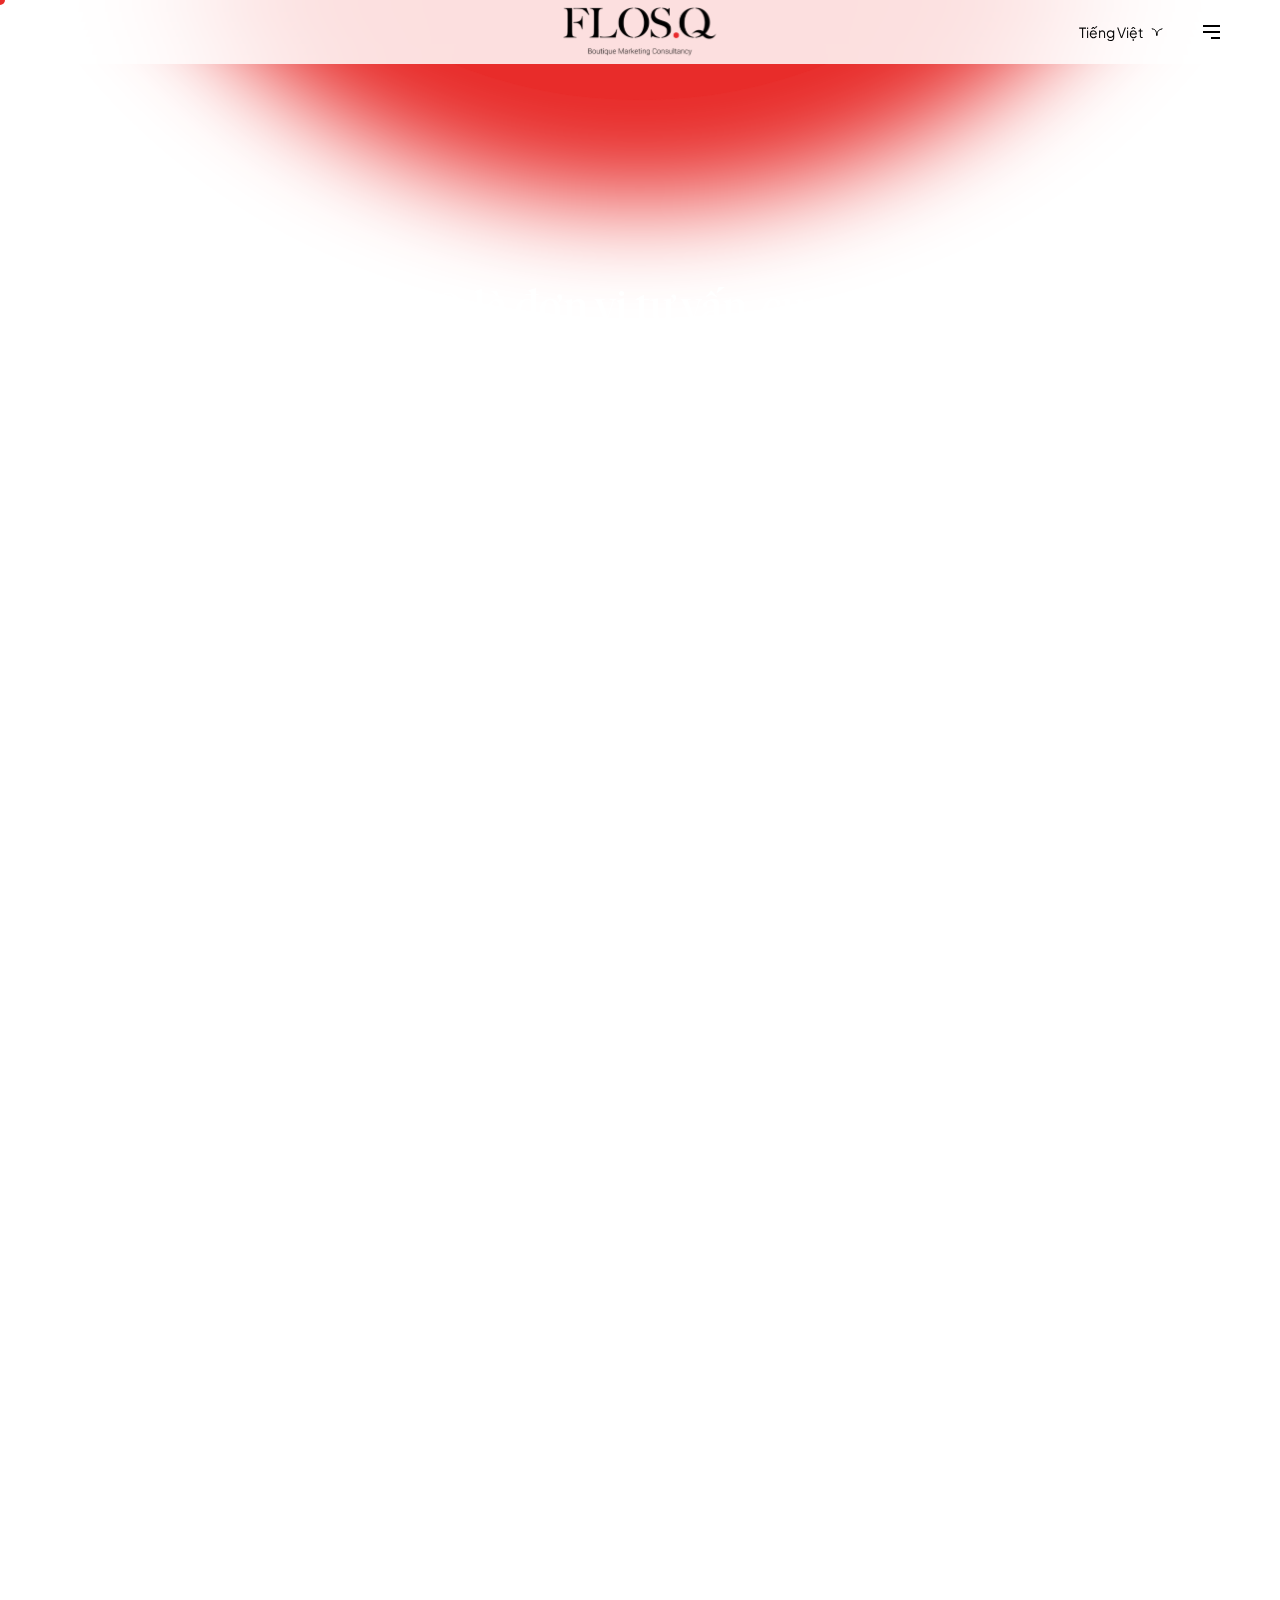
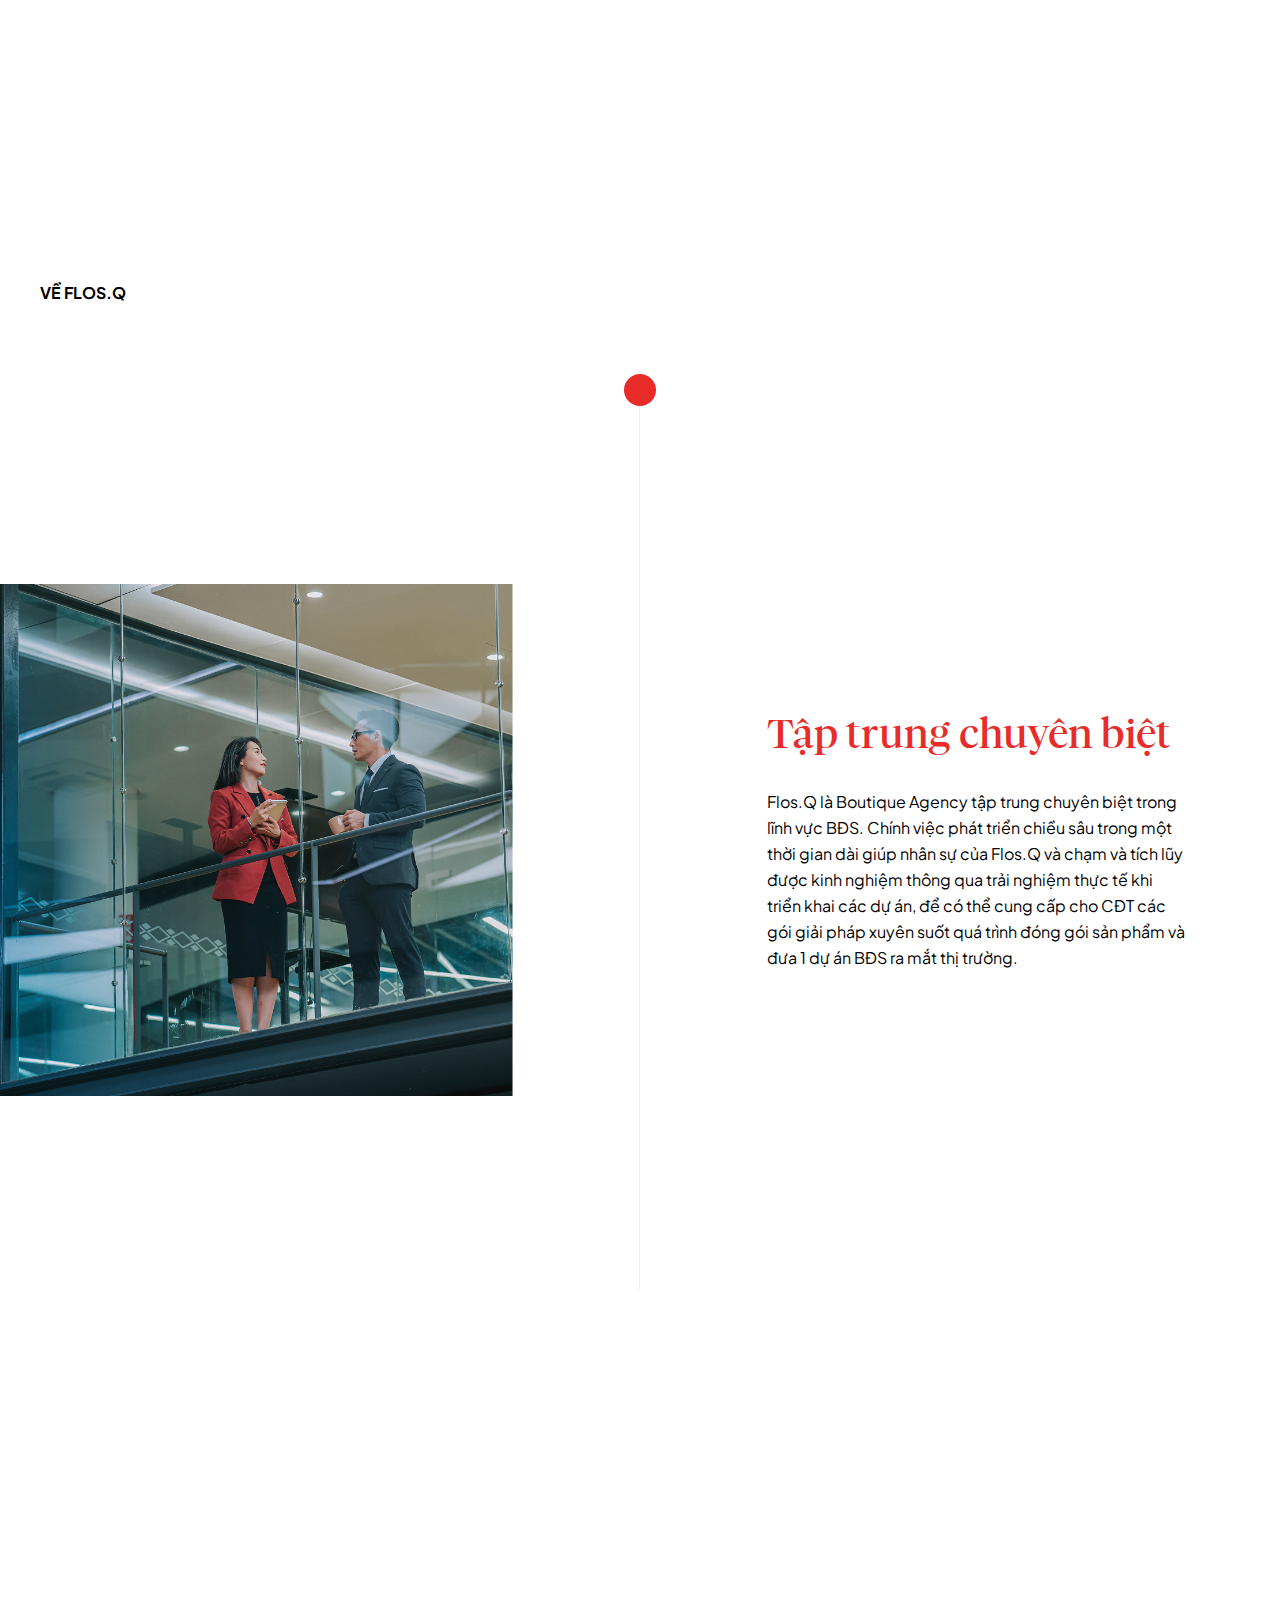
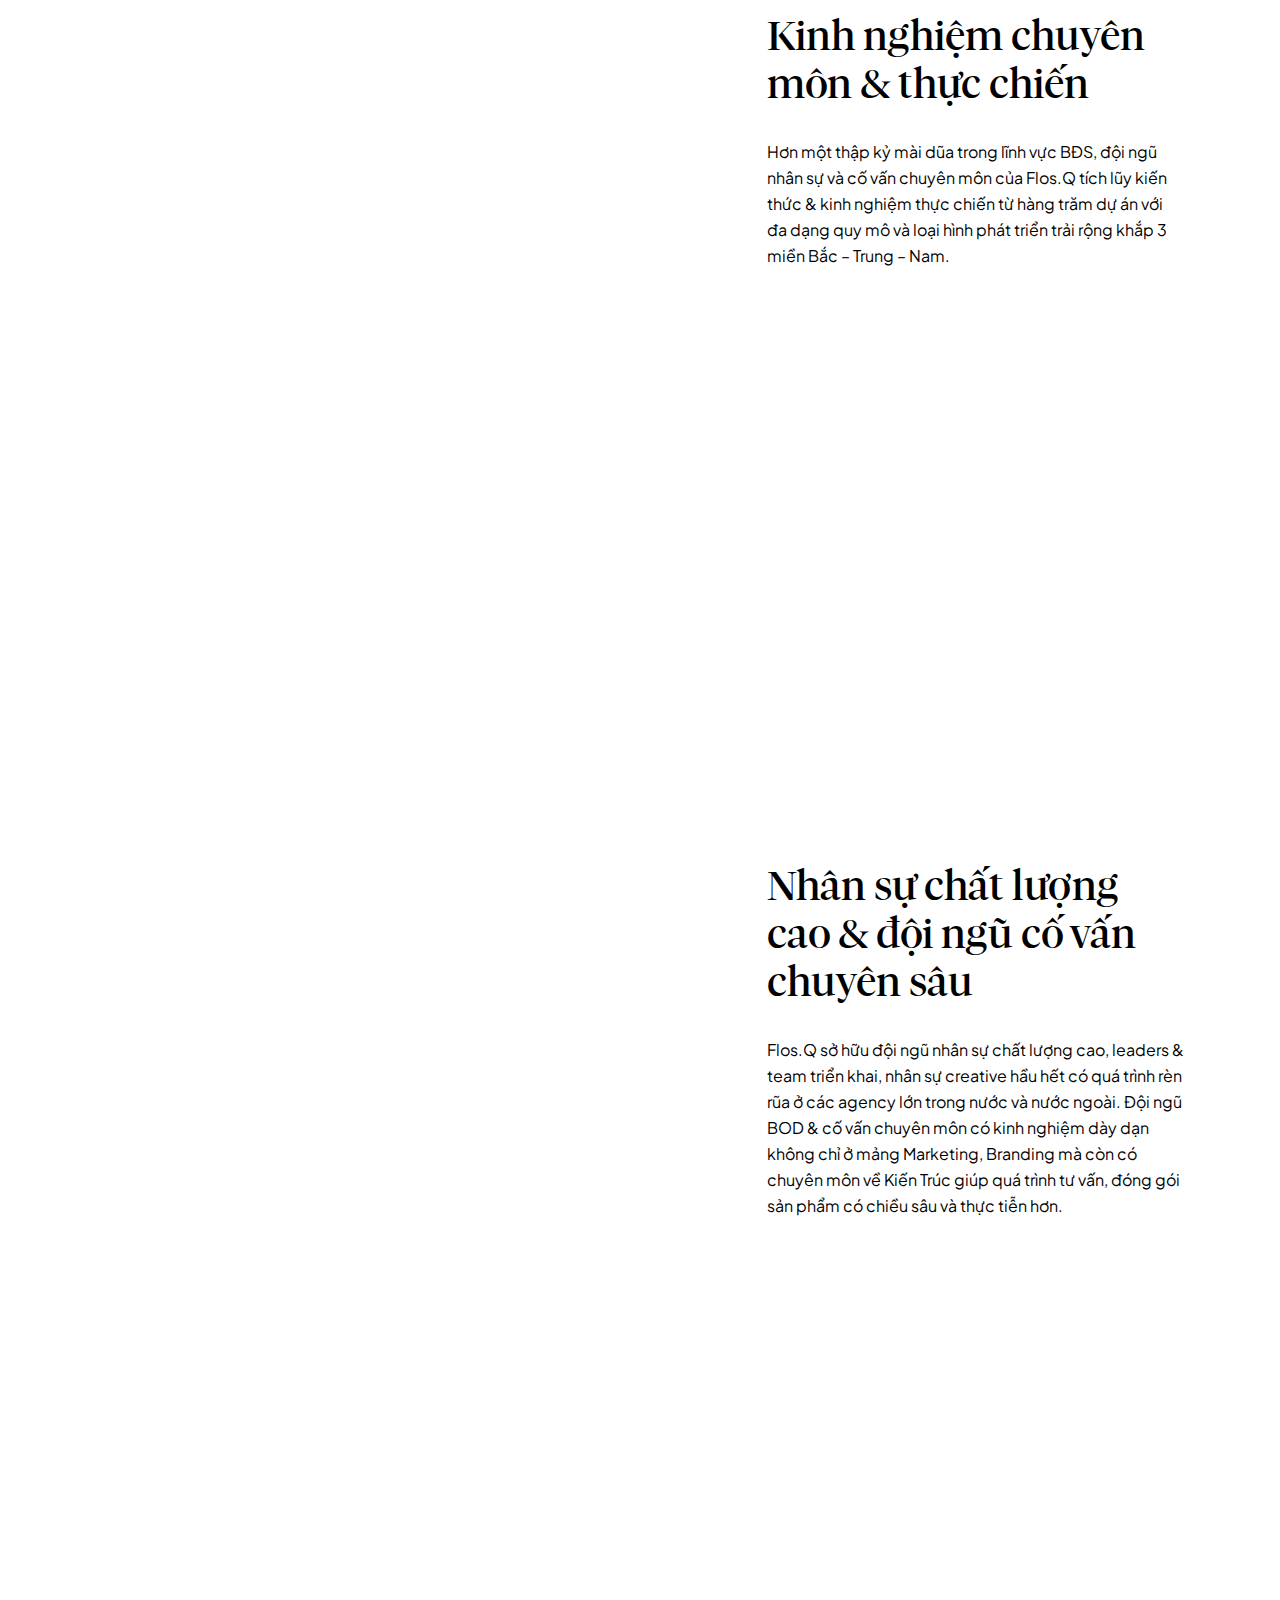
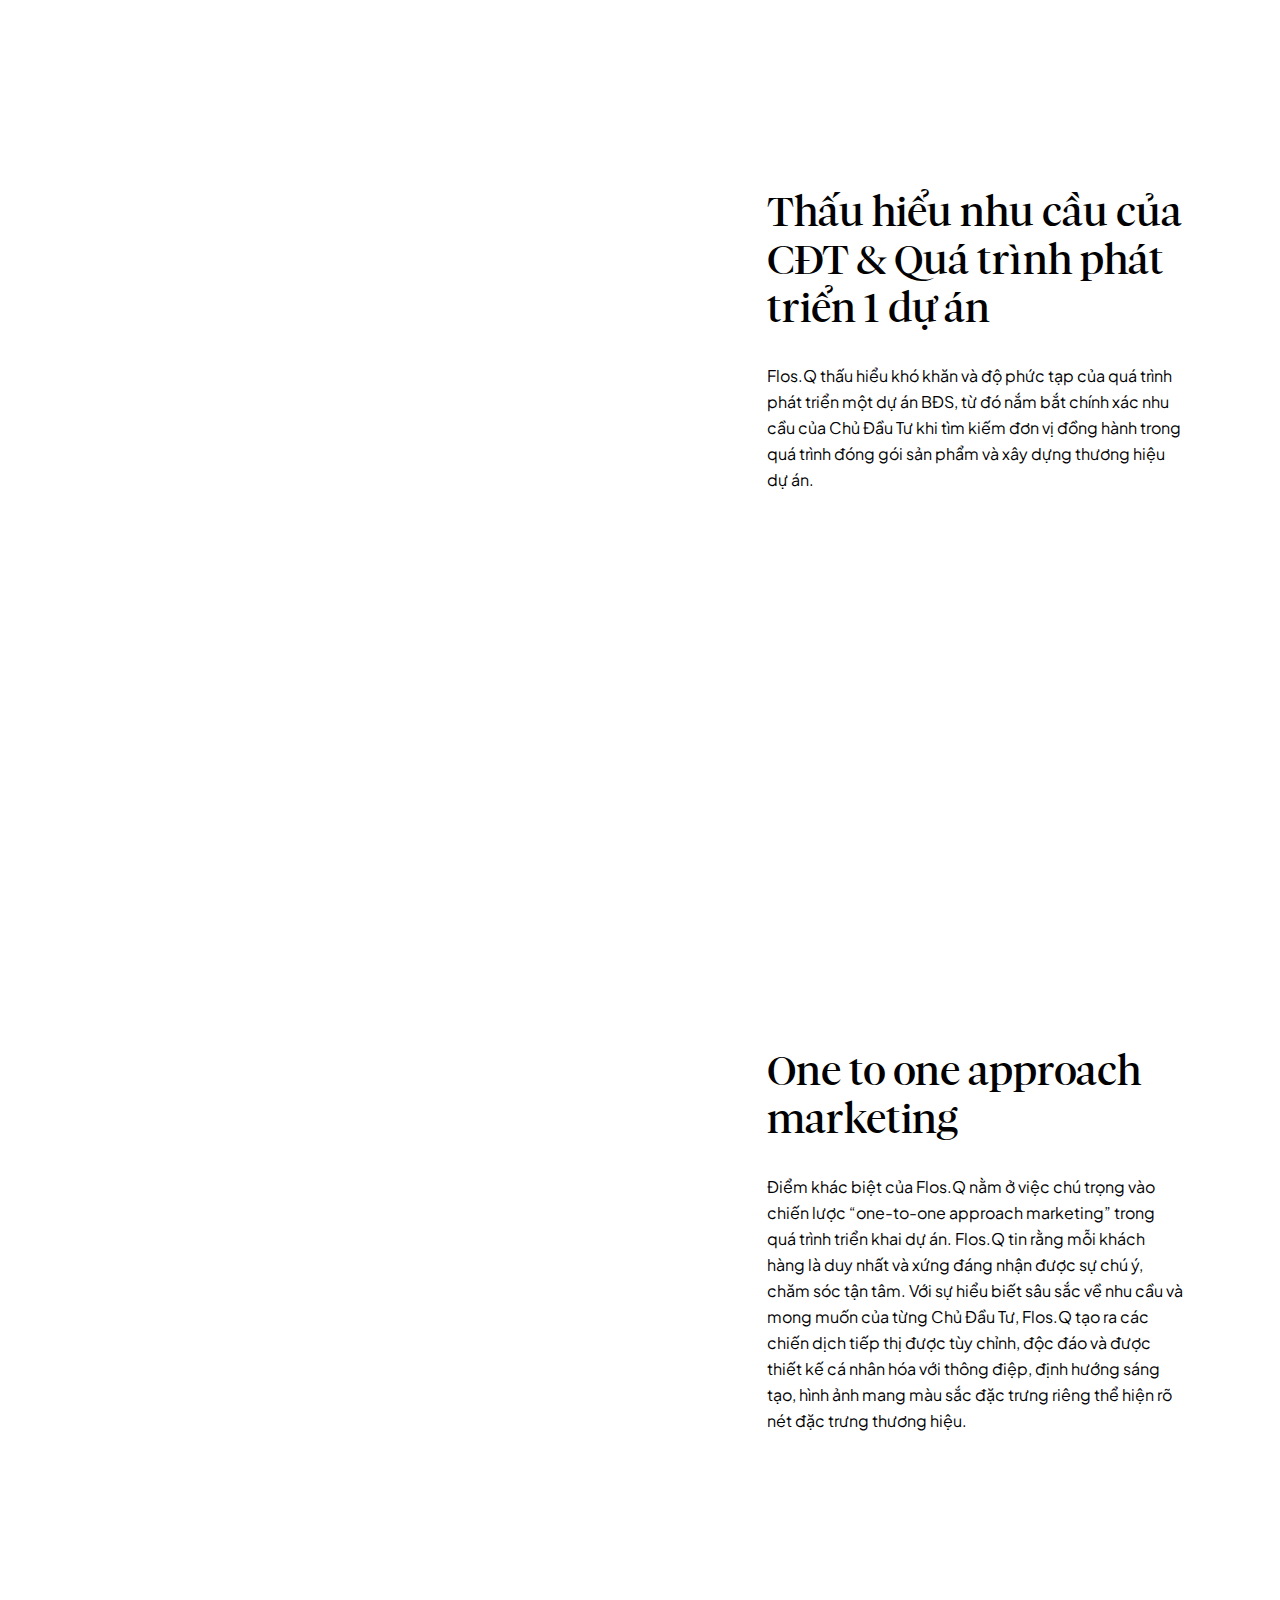
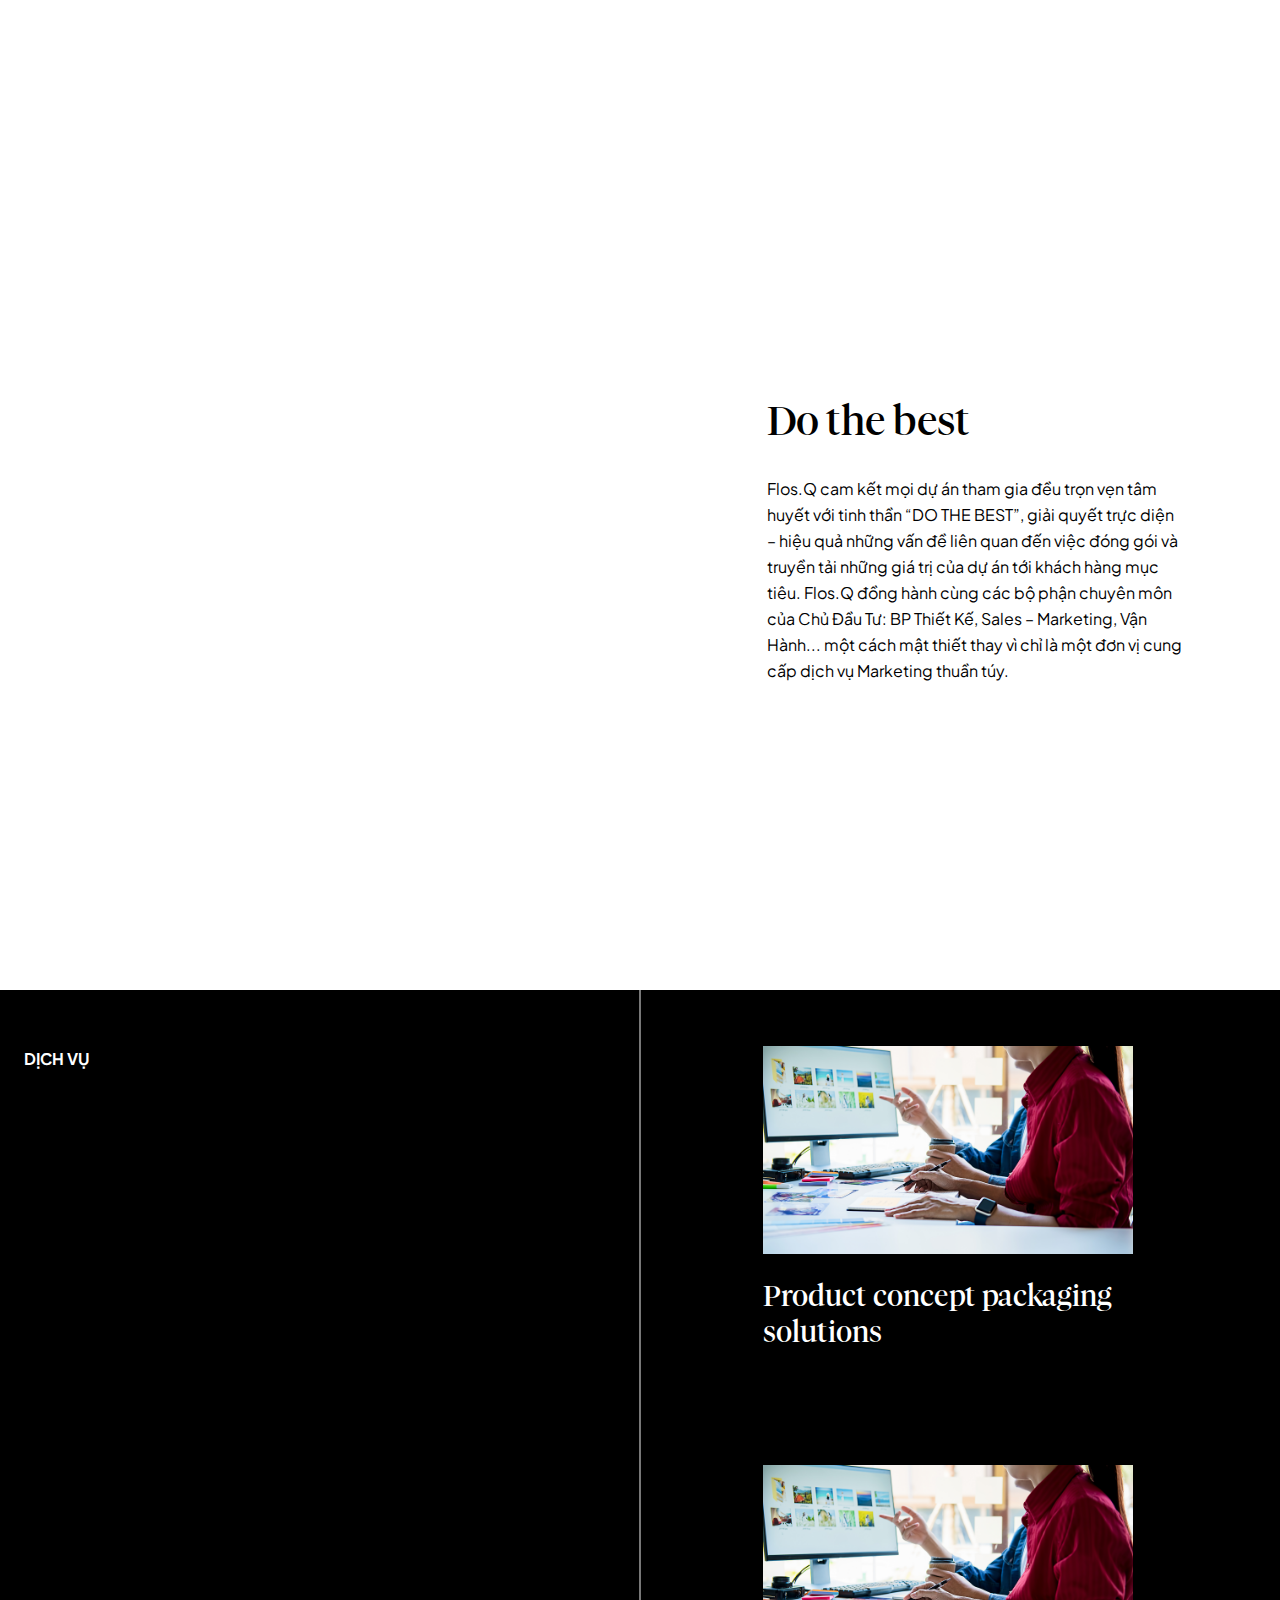
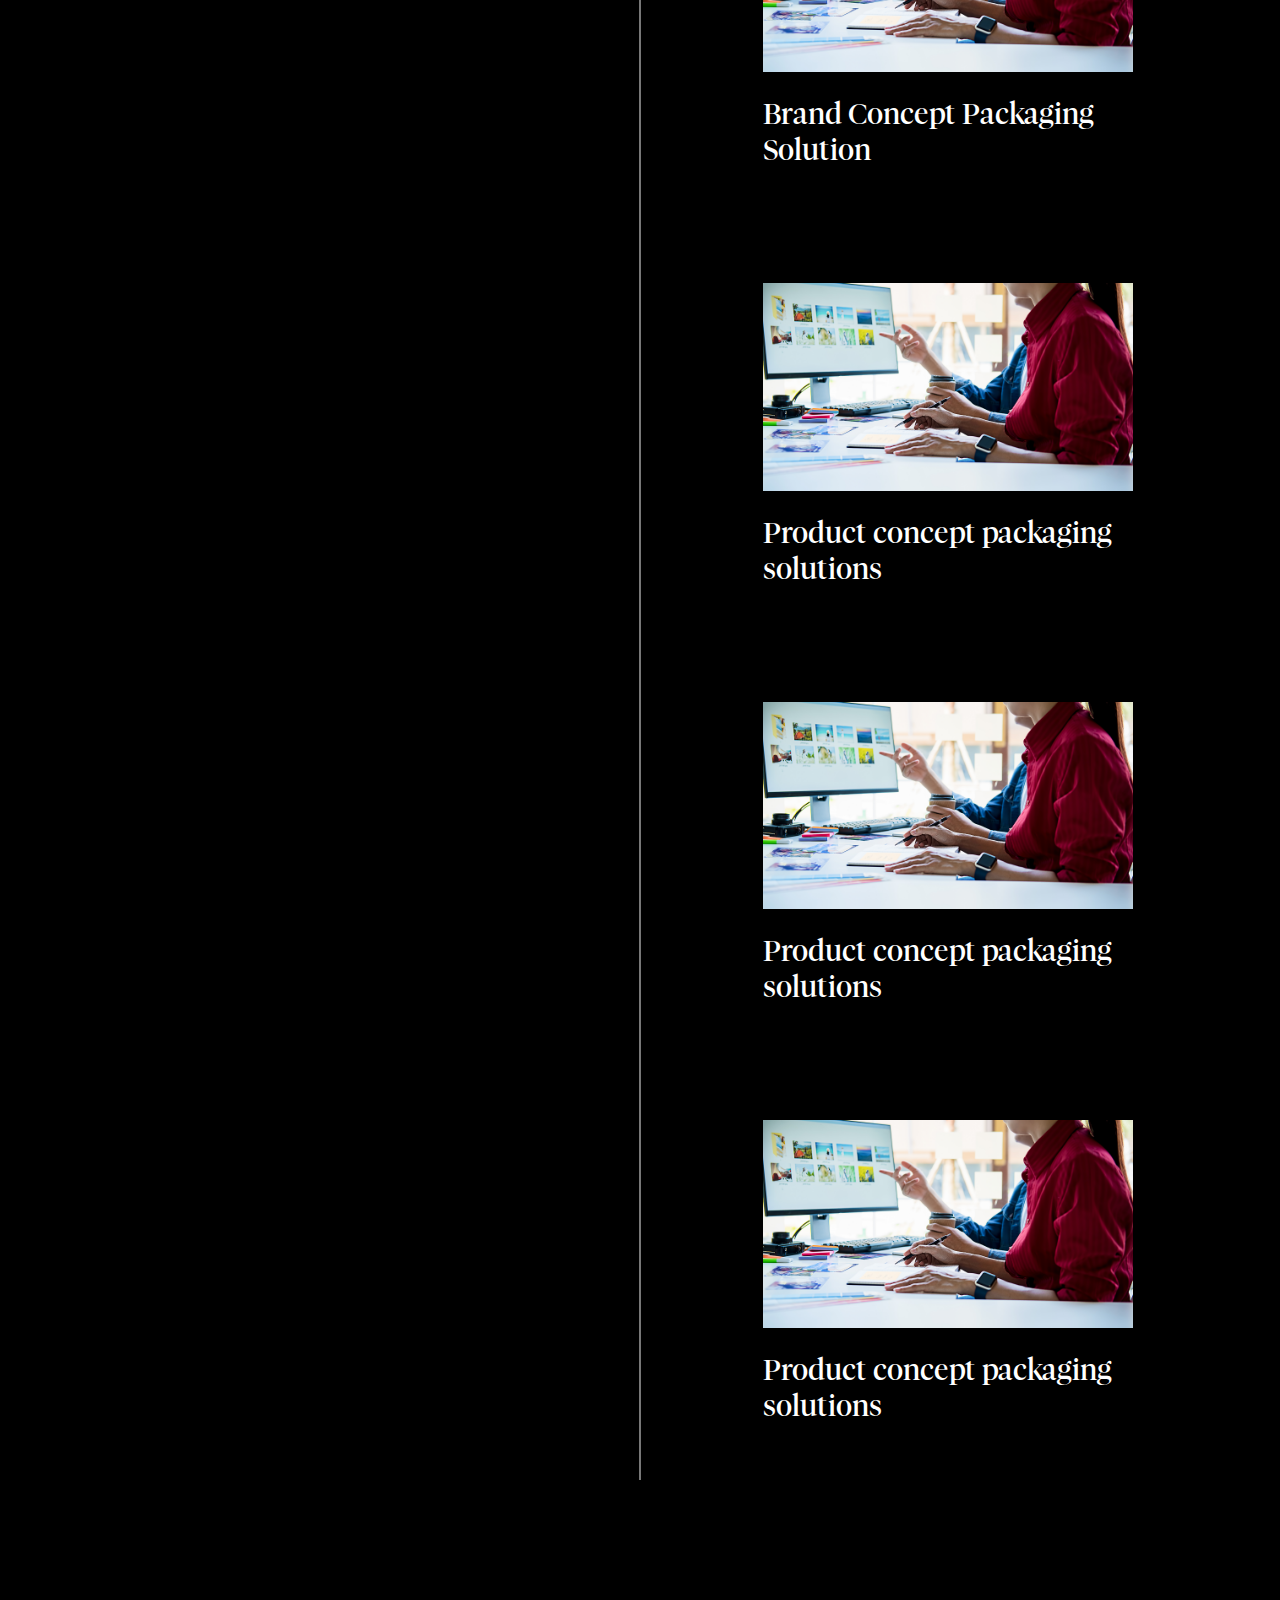
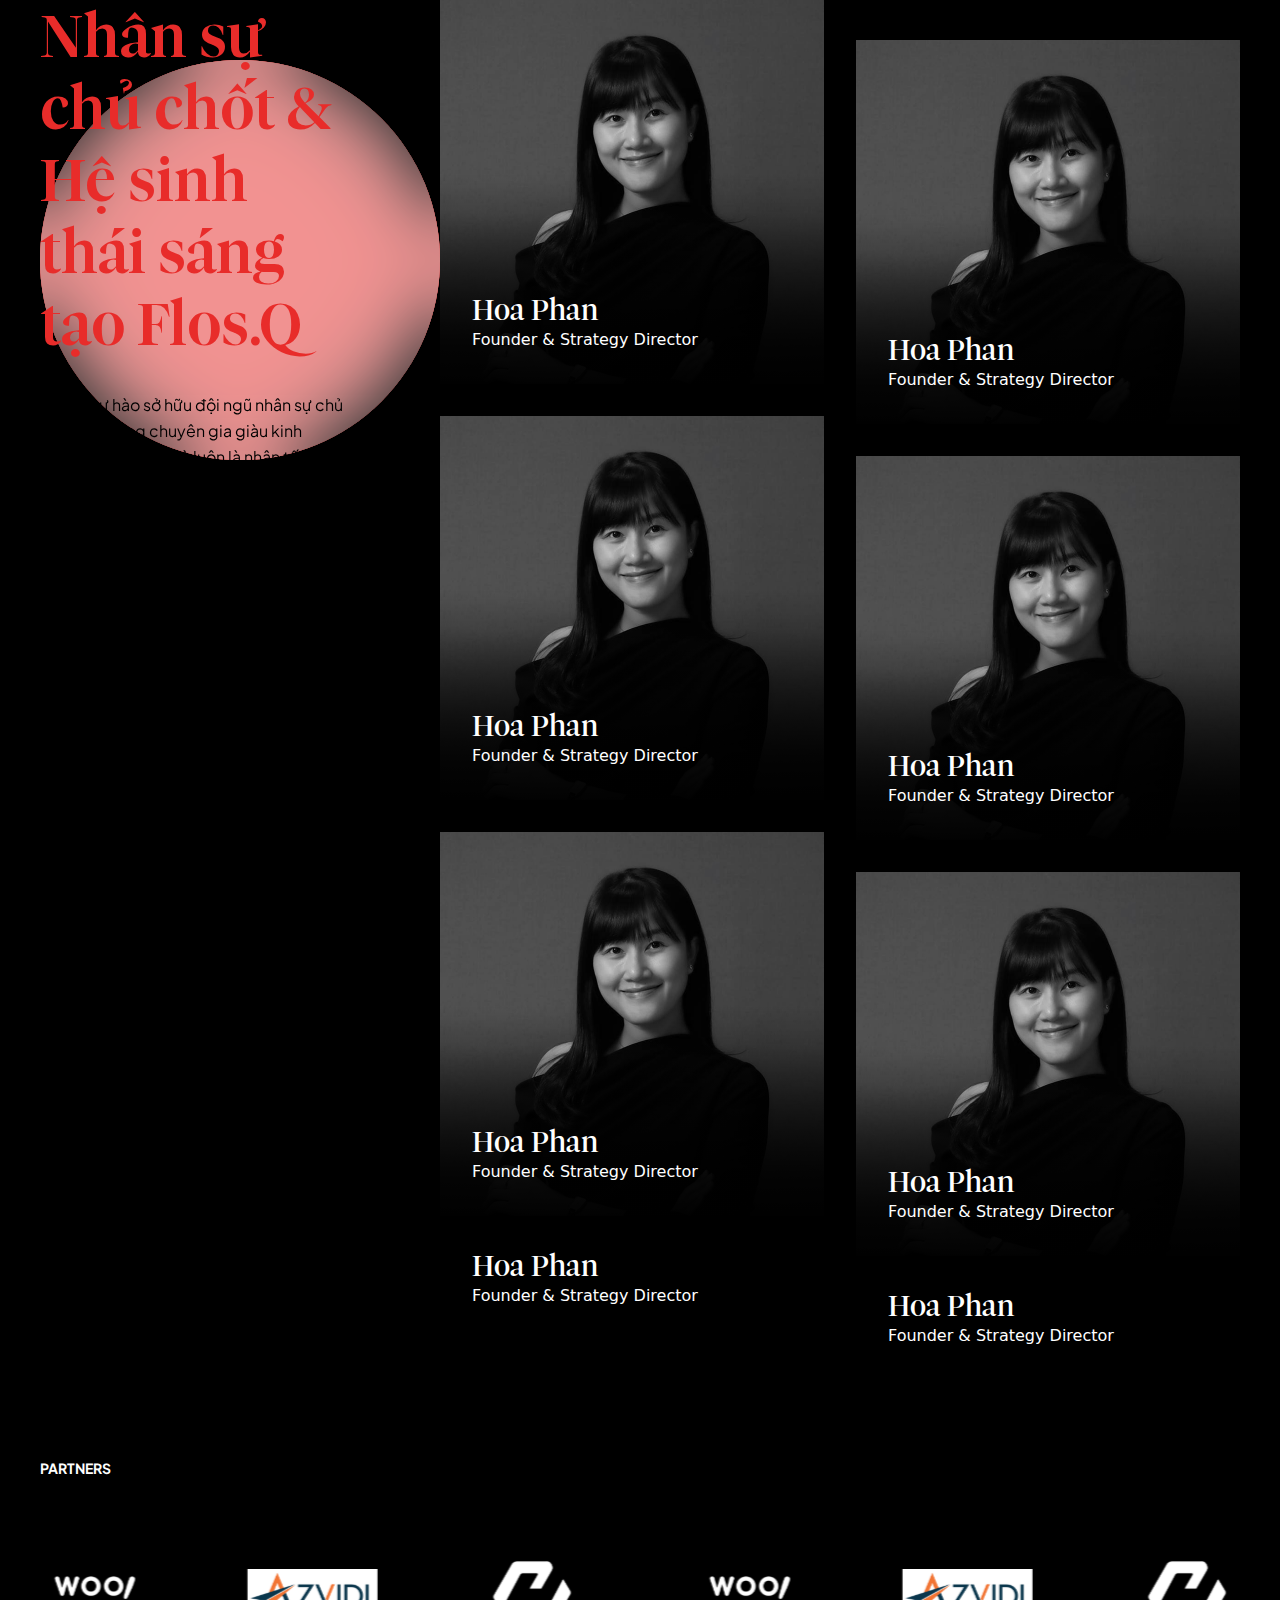
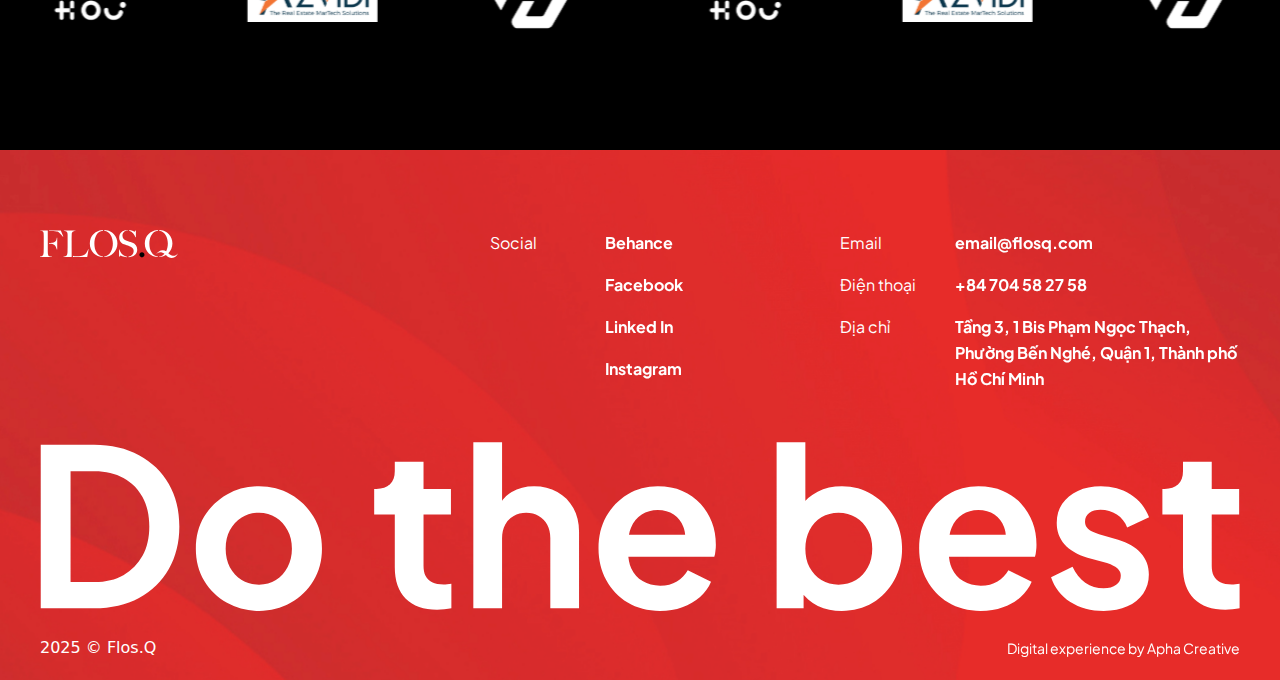
==== commit 76fe7ef2: "update page project" ====
--- a/about.html
+++ b/about.html
@@ -20,6 +20,7 @@
     <!-- end meta -->
     <link rel="stylesheet" href="./assets/libs/bootstrap.min.css" />
     <link rel="stylesheet" href="./assets/libs/splitting.min.css" />
+    <link rel="stylesheet" href="./assets/libs/swiper-bundle.min.css" />
     <link rel="stylesheet" href="./assets/libs/lenis.css" />
     <!-- link font  -->
     <link rel="stylesheet" href="./assets/font/Plus-Jakarta/stylesheet.css" />
@@ -673,6 +674,60 @@
           </div>
         </div>
       </section>
+
+      <section class="partners">
+        <div class="container-fluid p-0">
+          <div class="row g-0">
+            <div class="partners__container">
+              <h3 class="b2-bold-font color-white text-uppercase">PARTNERS</h3>
+              <div class="swiper swiper__logo">
+                <div class="swiper-wrapper">
+                  <div class="swiper-slide">
+                    <div class="swiper-logo">
+                      <img src="./assets/images/utilize/logo_1.svg" alt="" />
+                    </div>
+                  </div>
+                  <div class="swiper-slide">
+                    <div class="swiper-logo">
+                      <img src="./assets/images/utilize/logo_2.svg" alt="" />
+                    </div>
+                  </div>
+                  <div class="swiper-slide">
+                    <div class="swiper-logo">
+                      <img src="./assets/images/utilize/logo_3.svg" alt="" />
+                    </div>
+                  </div>
+                  <div class="swiper-slide">
+                    <div class="swiper-logo">
+                      <img src="./assets/images/utilize/logo_1.svg" alt="" />
+                    </div>
+                  </div>
+                  <div class="swiper-slide">
+                    <div class="swiper-logo">
+                      <img src="./assets/images/utilize/logo_2.svg" alt="" />
+                    </div>
+                  </div>
+                  <div class="swiper-slide">
+                    <div class="swiper-logo">
+                      <img src="./assets/images/utilize/logo_3.svg" alt="" />
+                    </div>
+                  </div>
+                  <div class="swiper-slide">
+                    <div class="swiper-logo">
+                      <img src="./assets/images/utilize/logo_1.svg" alt="" />
+                    </div>
+                  </div>
+                  <div class="swiper-slide">
+                    <div class="swiper-logo">
+                      <img src="./assets/images/utilize/logo_3.svg" alt="" />
+                    </div>
+                  </div>
+                </div>
+              </div>
+            </div>
+          </div>
+        </div>
+      </section>
     </main>
     <footer>
       <div class="container-fluid p-0">
@@ -770,6 +825,7 @@
     <script src="./assets/libs/ScrollTrigger.min.js"></script>
     <script src="./assets/libs/splitType.min.js"></script>
     <script src="./assets/libs/splitting.min.js"></script>
+    <script src="./assets/libs/swiper-bundle.min.js"></script>
     <script src="./assets/libs/bootstrap.bundle.min.js"></script>
     <script src="./assets/libs/MotionPathPlugin.min.js"></script>
     <script src="./assets/libs/imagesloaded.pkgd.min.js"></script>
--- a/assets/styles/style.css
+++ b/assets/styles/style.css
@@ -328,16 +328,35 @@
   background-color: rgba(255, 255, 255, 0.85);
   backdrop-filter: blur(30px);
 }
+@media (max-width: 767px) {
+  .header__container {
+    display: flex;
+    justify-content: space-between;
+    padding: 14px 24px;
+  }
+}
+@media (max-width: 767px) {
+  .header__left {
+    display: none;
+  }
+}
 .header__menu--sub {
   position: fixed;
   right: 0;
   top: 0;
   bottom: 0;
-  width: 380px;
+  max-width: 380px;
+  width: 100%;
   clip-path: polygon(100% 0, 100% 0, 100% 100%, 100% 100%);
   will-change: transform;
   transition: all 0.3s ease-in-out;
 }
+@media (max-width: 767px) {
+  .header__menu--sub {
+    max-width: 100%;
+    width: 100%;
+  }
+}
 .header__menu--sub.show {
   clip-path: polygon(100% 0, 0 0, 0 100%, 100% 100%);
 }
@@ -349,6 +368,11 @@
   display: flex;
   flex-direction: column;
   align-items: end;
+}
+@media (max-width: 767px) {
+  .header .menu__sub--container {
+    padding: 14px 24px;
+  }
 }
 .header .menu__close {
   margin-bottom: 80px;
@@ -412,6 +436,22 @@
   width: 156px;
   height: 50px;
   transition: height 0.3s ease-in-out;
+}
+@media (max-width: 767px) {
+  .header .logo-group {
+    height: 20px;
+  }
+  .header .logo-group img:first-child {
+    opacity: 0;
+    visibility: hidden;
+    transform: translate(-50%, -50%) scale(0) !important;
+  }
+  .header .logo-group img:last-child {
+    opacity: 1 !important;
+    visibility: visible !important;
+    transform: translate(0%, -50%) scale(1) !important;
+    left: 0 !important;
+  }
 }
 .header .logo-group img {
   position: absolute;
@@ -437,6 +477,9 @@
   overflow: hidden;
   padding: 0 40px;
   position: relative;
+}
+.hero.without-home .hero__content--one {
+  transform: translate(-50%, -50%) scale(1) !important;
 }
 .hero__content {
   height: 100vh;
@@ -1347,12 +1390,27 @@
   background-color: var(--color-black);
   padding: 80px 0;
 }
+@media (max-width: 767px) {
+  .partners__container {
+    padding: 48px 0;
+  }
+}
 .partners__container h3 {
   padding-left: 40px;
   margin-bottom: 40px;
 }
+@media (max-width: 767px) {
+  .partners__container h3 {
+    padding-left: 24px;
+  }
+}
 .partners .swiper-wrapper {
   transition-timing-function: linear !important;
+}
+.partners .swiper-logo {
+  display: flex;
+  justify-content: center;
+  align-items: center;
 }
 
 footer .footer-wrapper {
@@ -1361,23 +1419,74 @@
   background-size: cover;
   background-position: top;
 }
+@media (max-width: 991px) {
+  footer .footer-wrapper {
+    padding: 64px 24px 24px;
+  }
+}
 footer .footer-top {
   display: flex;
   align-items: flex-start;
   justify-content: space-between;
+}
+@media (max-width: 991px) {
+  footer .footer-top {
+    flex-direction: column;
+  }
 }
 footer .footer-top__logo {
   width: 138px;
   height: auto;
 }
+@media (max-width: 991px) {
+  footer .footer-top__logo {
+    margin-bottom: 64px;
+  }
+}
 footer .footer-top__menu {
   display: flex;
   gap: 115px;
   align-items: flex-start;
 }
+@media (max-width: 991px) {
+  footer .footer-top__menu {
+    flex-direction: column;
+    gap: 48px 0;
+  }
+}
 footer .footer-top__menu .menu {
   max-width: 400px;
 }
+@media (max-width: 991px) {
+  footer .footer-top__menu .menu {
+    max-width: 100%;
+    width: 100%;
+  }
+  footer .footer-top__menu .menu:last-child {
+    display: grid;
+    grid-template-areas: "a b" "c c";
+    gap: 32px;
+  }
+  footer .footer-top__menu .menu:last-child .menu-item:first-child {
+    grid-area: a;
+  }
+  footer .footer-top__menu .menu:last-child .menu-item:first-child ul {
+    display: flex;
+  }
+  footer .footer-top__menu .menu:last-child .menu-item:nth-child(2) {
+    grid-area: b;
+    margin: 0;
+  }
+  footer .footer-top__menu .menu:last-child .menu-item:nth-child(2) ul {
+    display: flex;
+  }
+  footer .footer-top__menu .menu:last-child .menu-item:nth-child(3) {
+    grid-area: c;
+  }
+  footer .footer-top__menu .menu:last-child .menu-item:nth-child(3) ul {
+    grid-template-columns: 1fr;
+  }
+}
 footer .footer-top__menu .menu-item {
   display: flex;
   column-gap: 35px;
@@ -1386,19 +1495,56 @@
 footer .footer-top__menu .menu-item:not(:first-child) {
   margin-top: 16px;
 }
+@media (max-width: 991px) {
+  footer .footer-top__menu .menu-item {
+    flex-direction: column;
+    margin: 0;
+  }
+}
 footer .footer-top__menu .menu-item p {
   min-width: 80px;
 }
+@media (max-width: 991px) {
+  footer .footer-top__menu .menu-item p {
+    margin-bottom: 24px;
+  }
+}
+@media (max-width: 991px) {
+  footer .footer-top__menu .menu-item ul {
+    display: grid;
+    grid-template-columns: 1fr 1fr;
+    gap: 16px 40px;
+    width: 100%;
+  }
+}
 footer .footer-top__menu .menu-item li {
   min-width: 120px;
 }
+@media (max-width: 991px) {
+  footer .footer-top__menu .menu-item li {
+    min-width: auto;
+  }
+  footer .footer-top__menu .menu-item li a {
+    white-space: nowrap;
+  }
+}
 footer .footer-top__menu .menu-item li:not(:first-child) {
   margin-top: 16px;
 }
+@media (max-width: 991px) {
+  footer .footer-top__menu .menu-item li:not(:first-child) {
+    margin: 0;
+  }
+}
 footer .footer-center {
   width: 100%;
   margin-top: 50px;
   margin-bottom: 25px;
+}
+@media (max-width: 991px) {
+  footer .footer-center {
+    margin-top: 24px;
+  }
 }
 footer .footer-center img {
   width: 100%;
@@ -1411,6 +1557,13 @@
   justify-content: space-between;
   margin-top: 10px;
 }
+@media (max-width: 991px) {
+  footer .footer-bottom {
+    flex-direction: column;
+    align-items: flex-start;
+    gap: 24px;
+  }
+}
 footer .footer-bottom p {
   color: var(--color-white);
 }
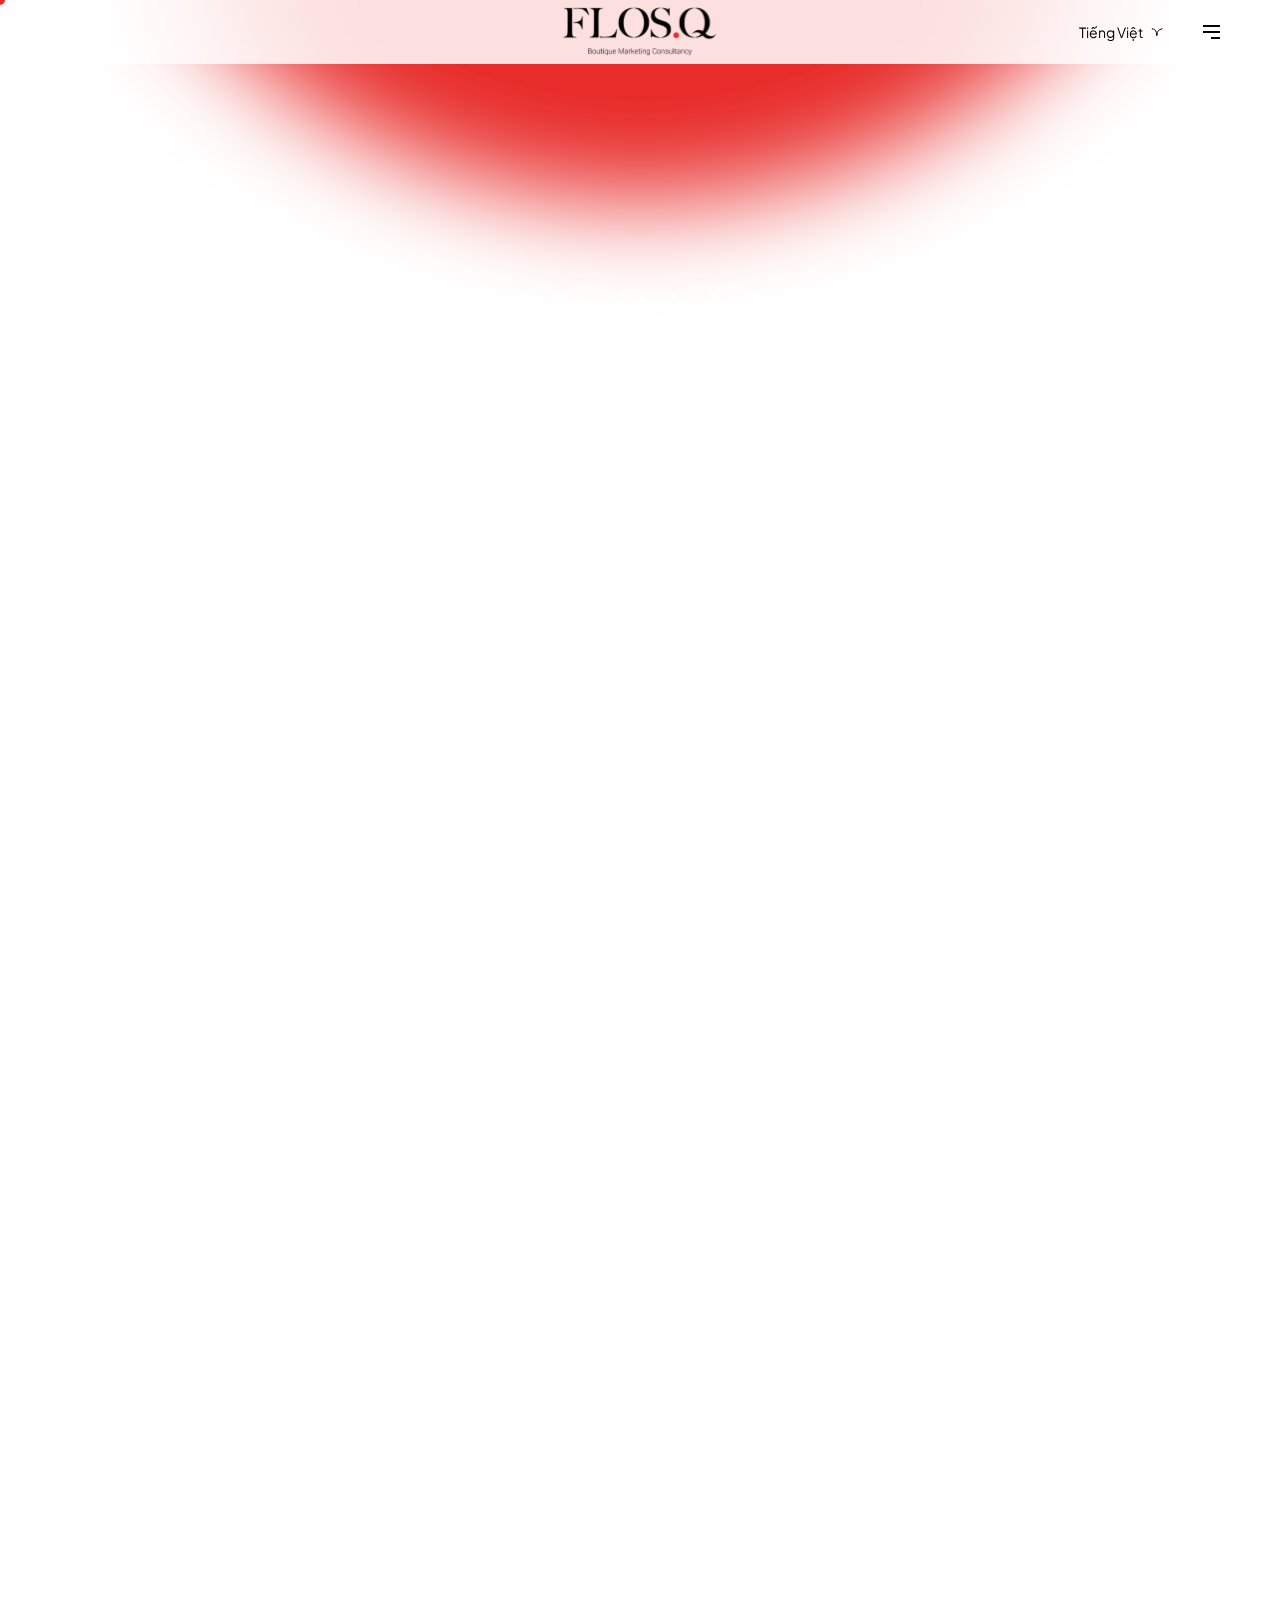
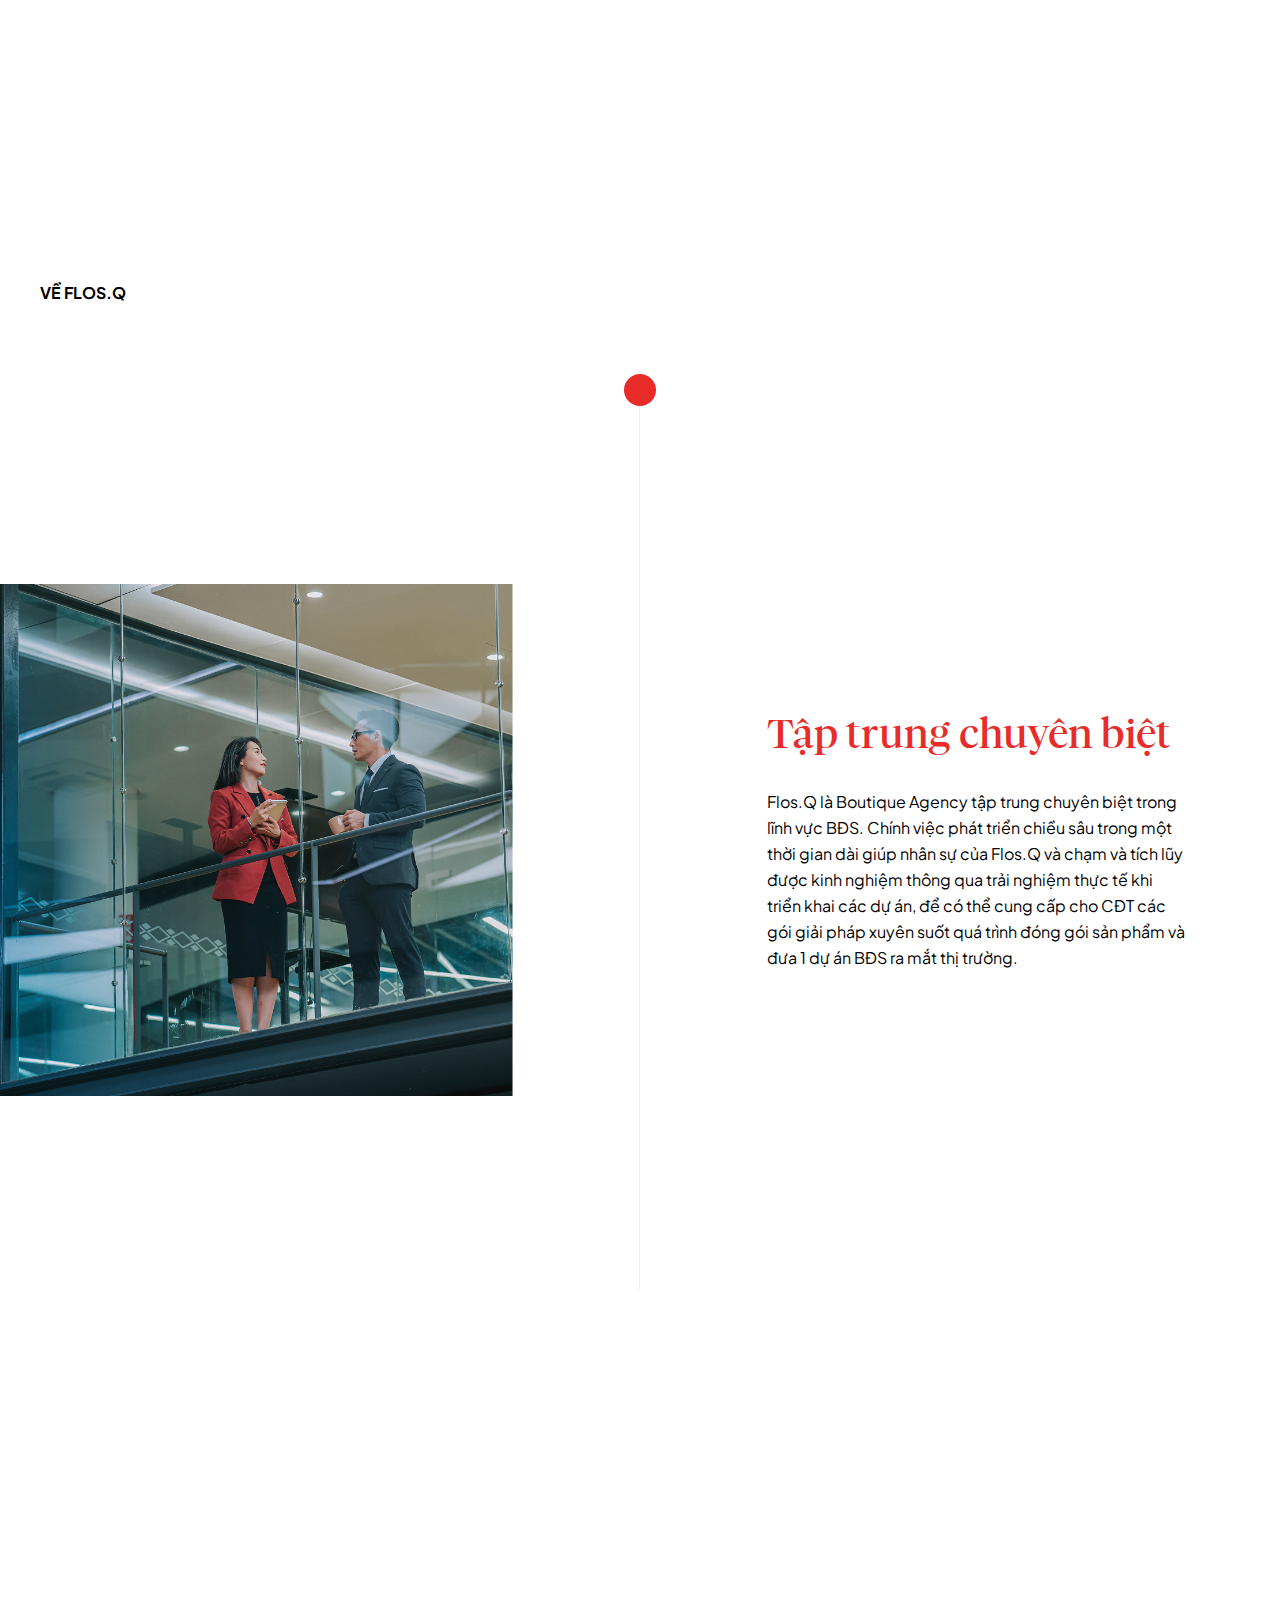
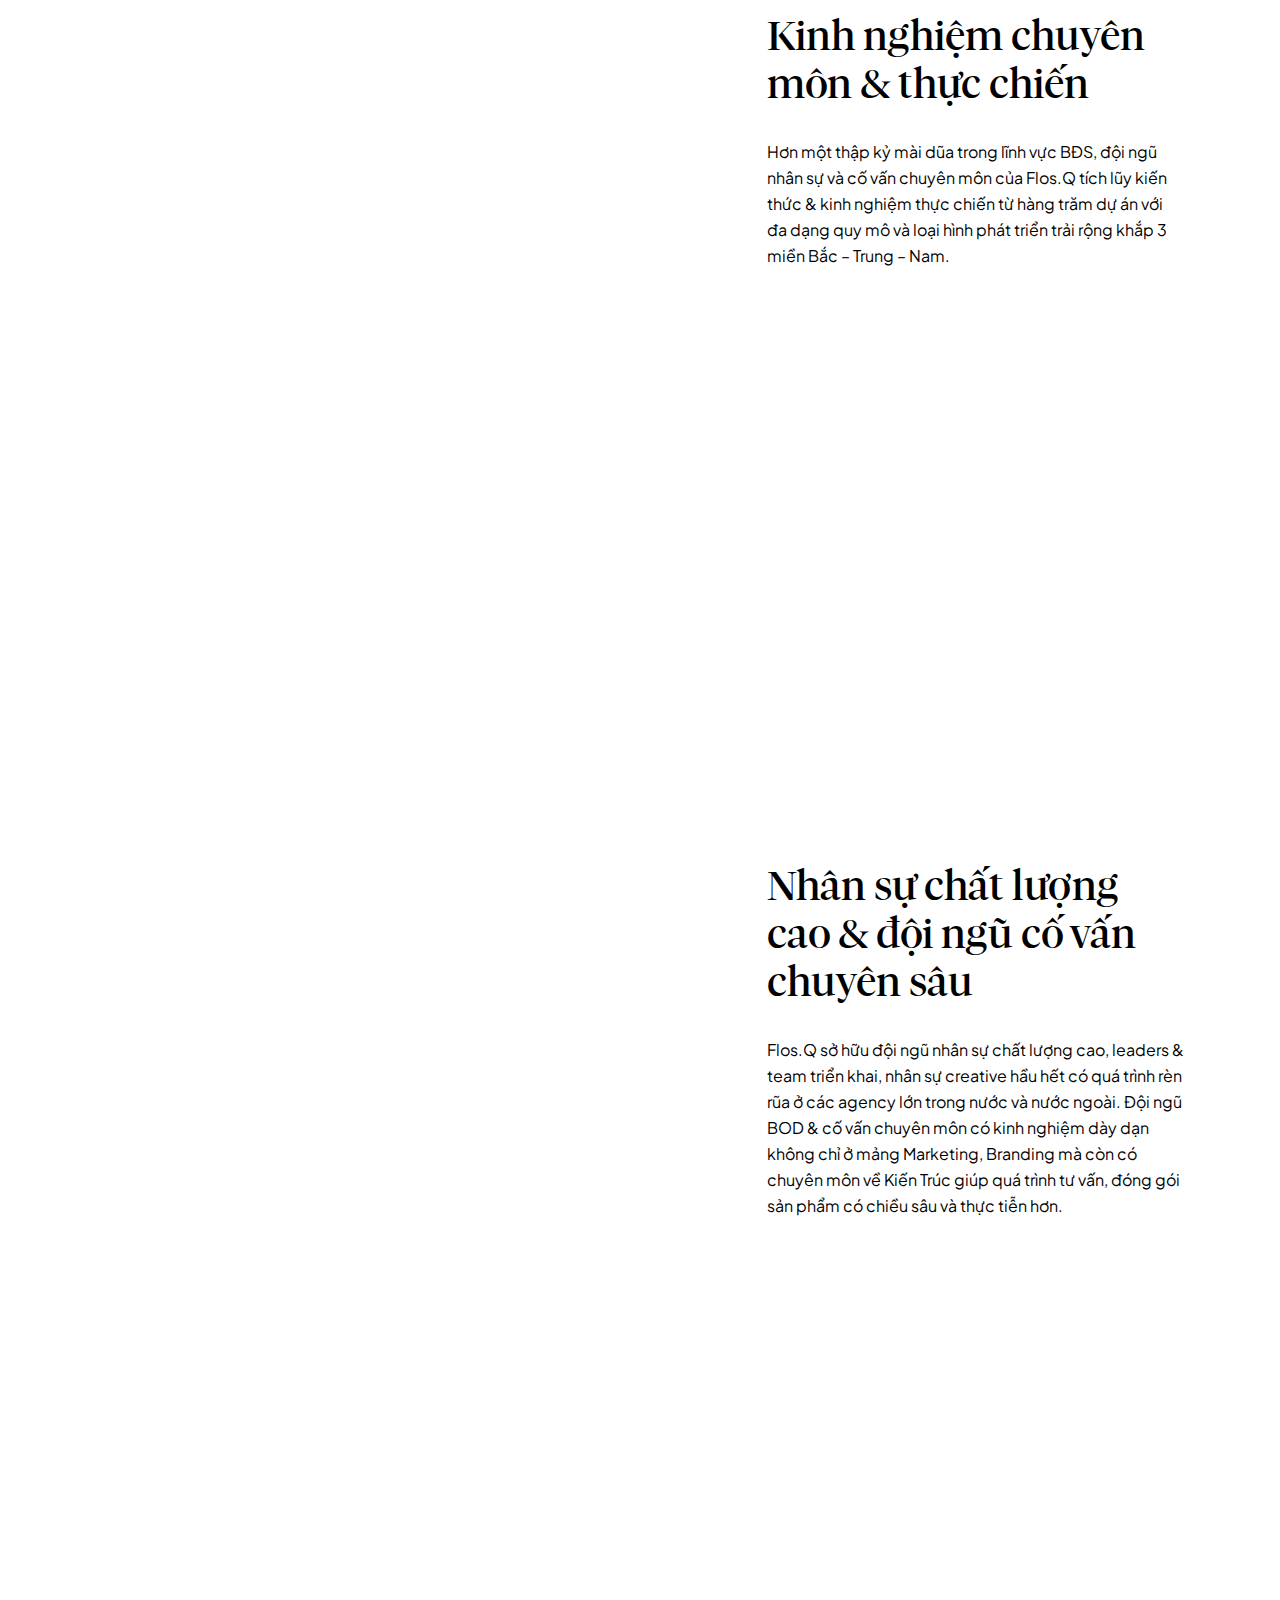
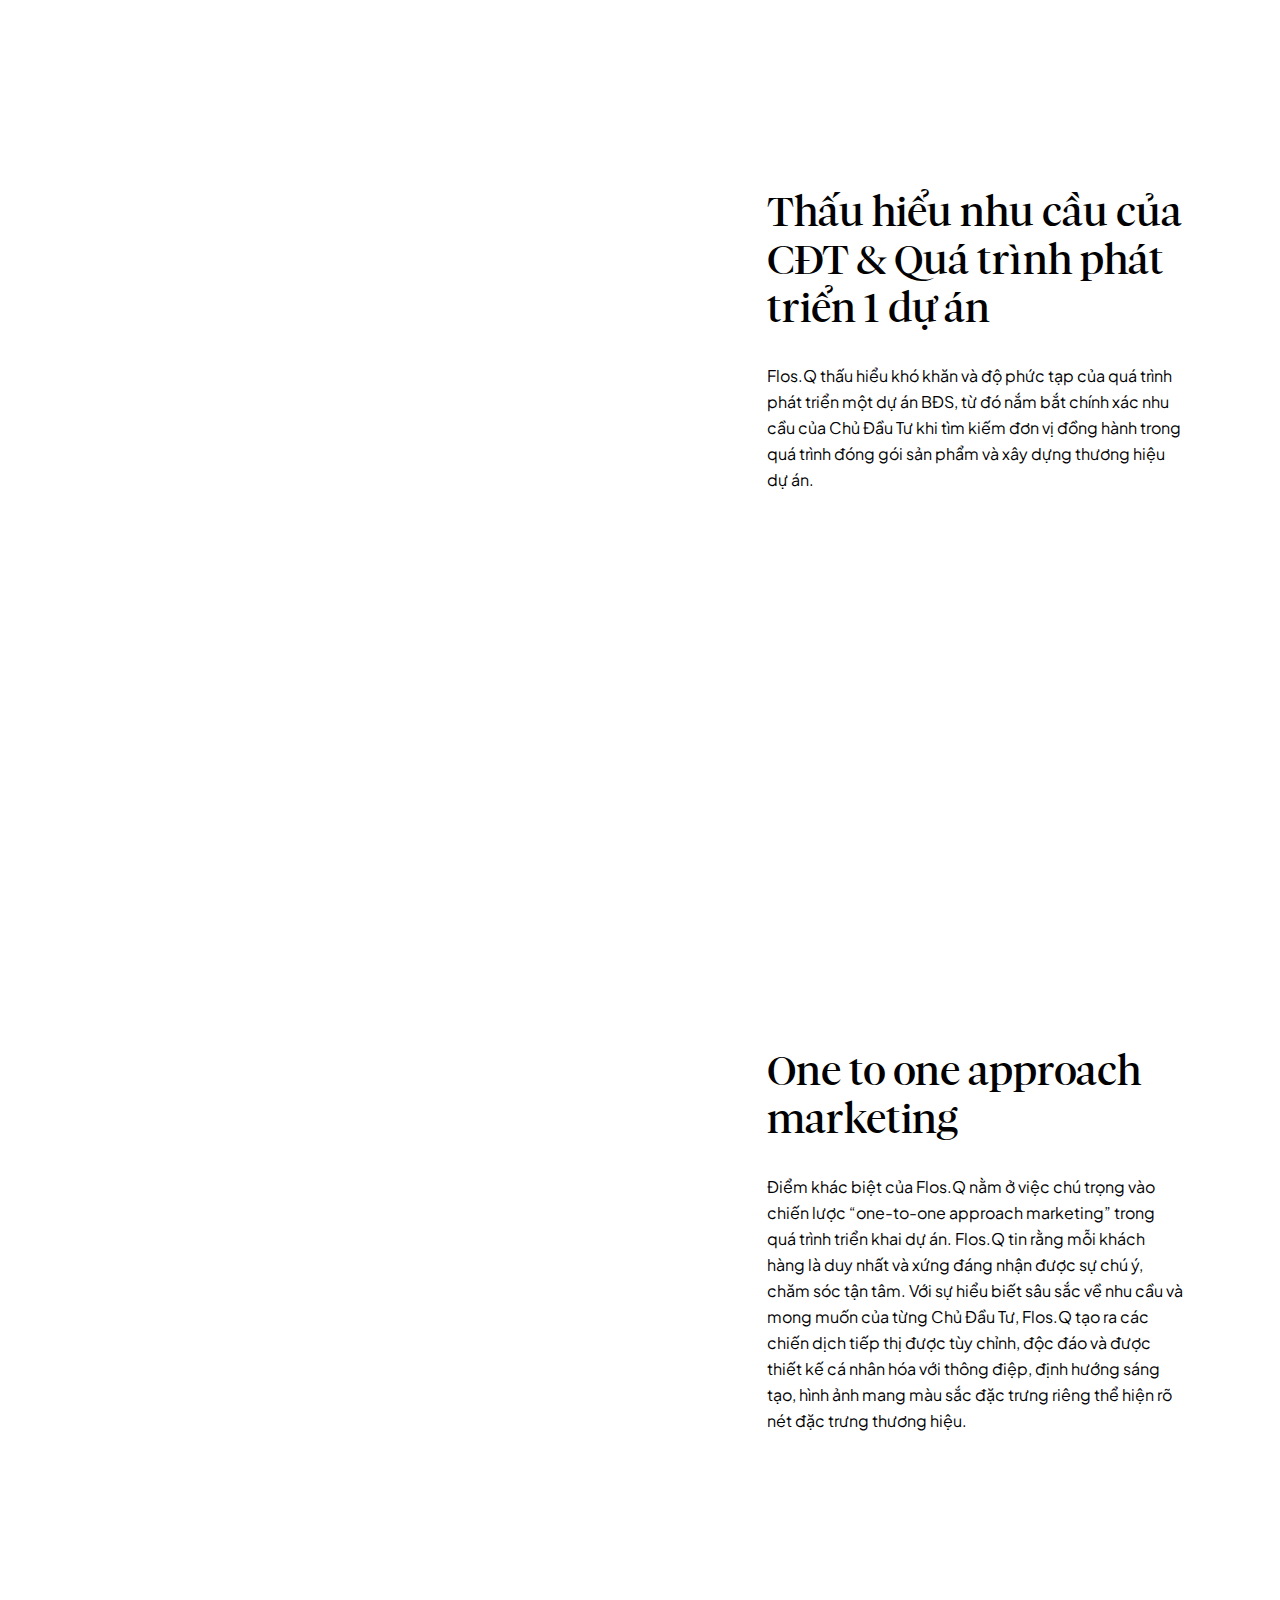
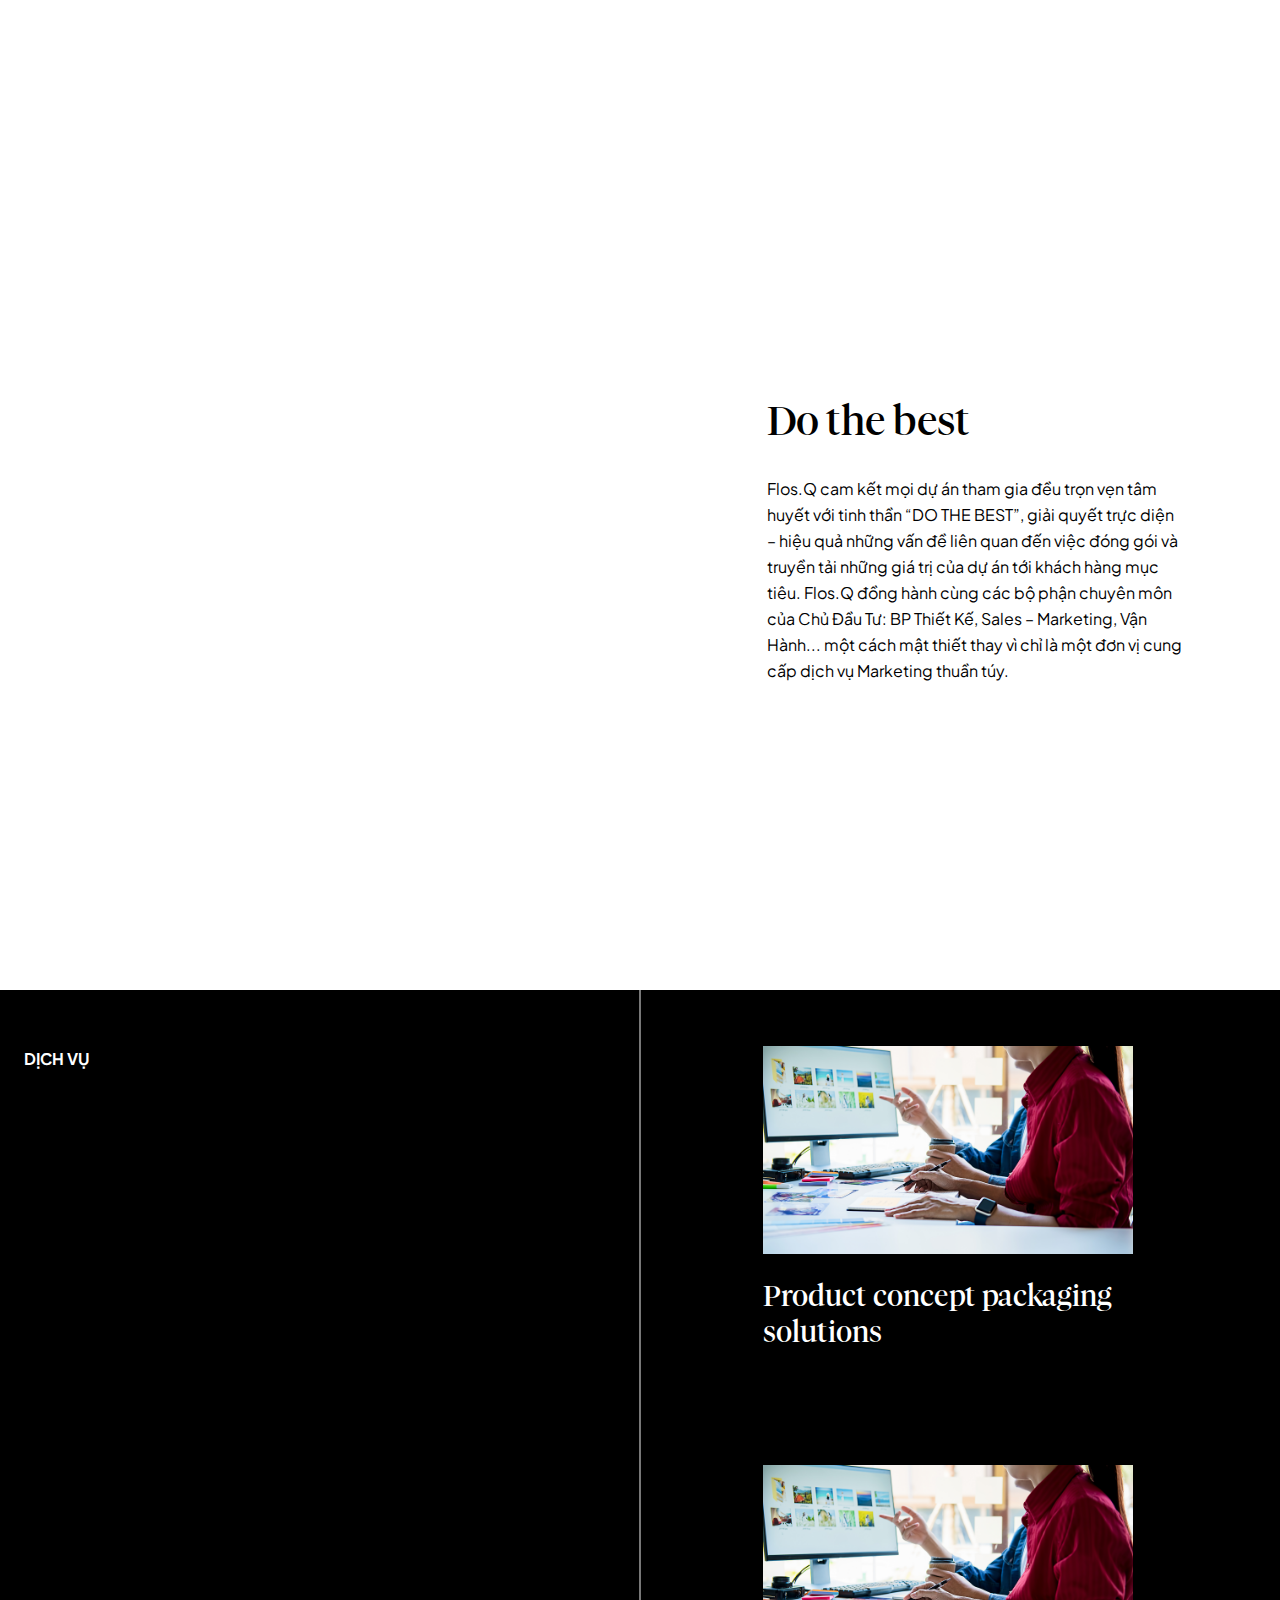
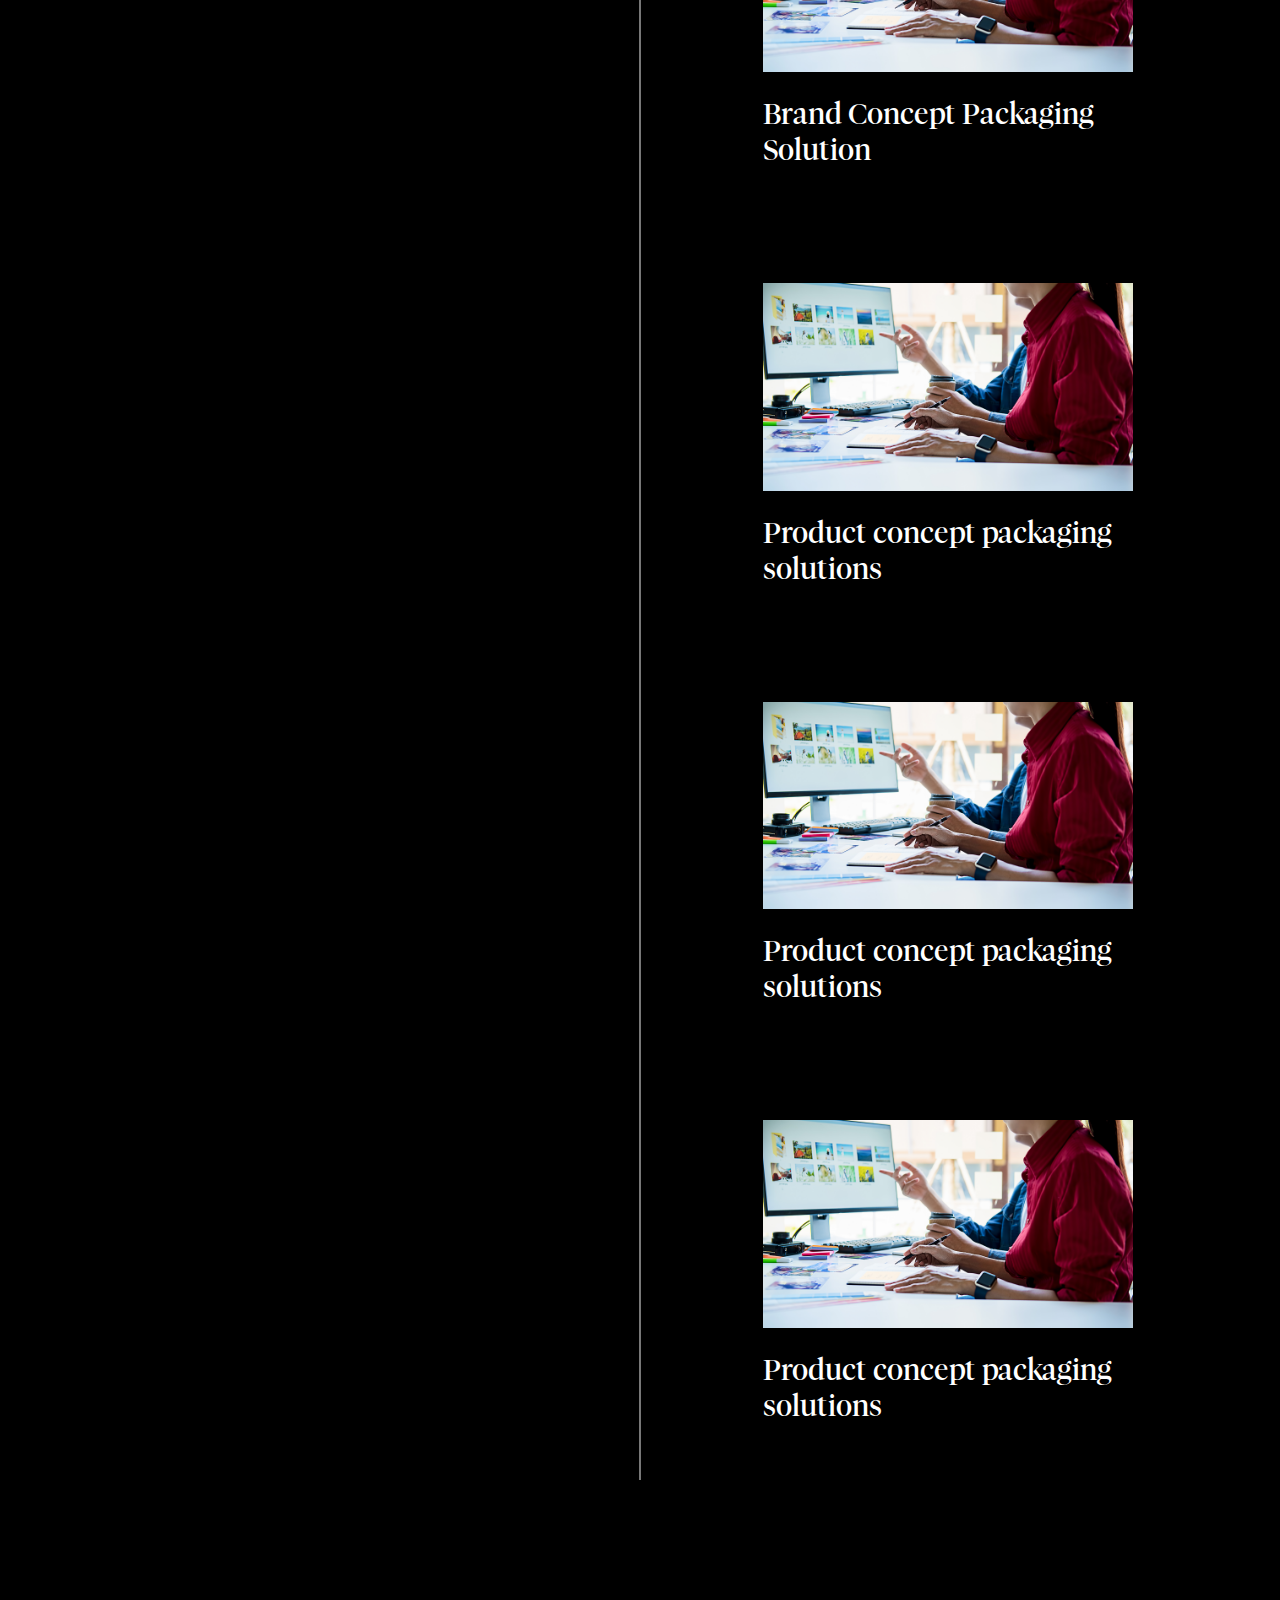
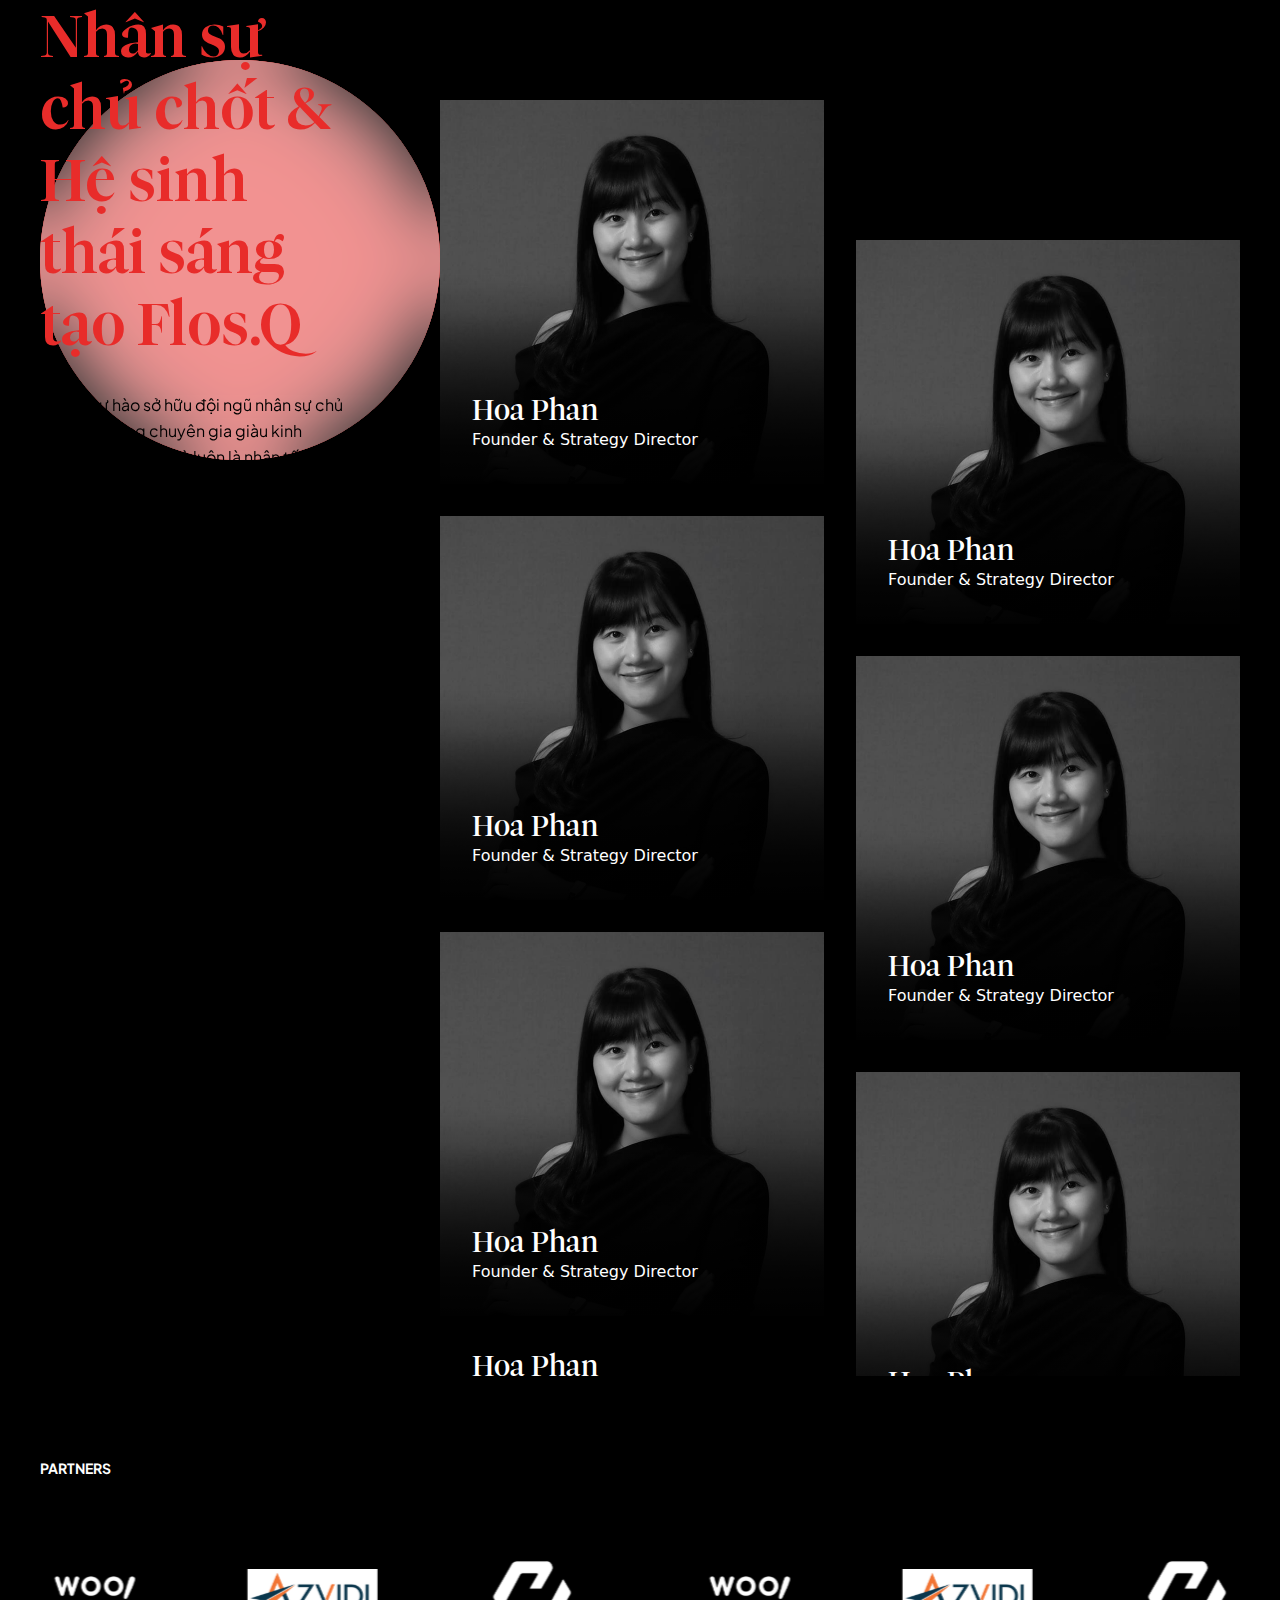
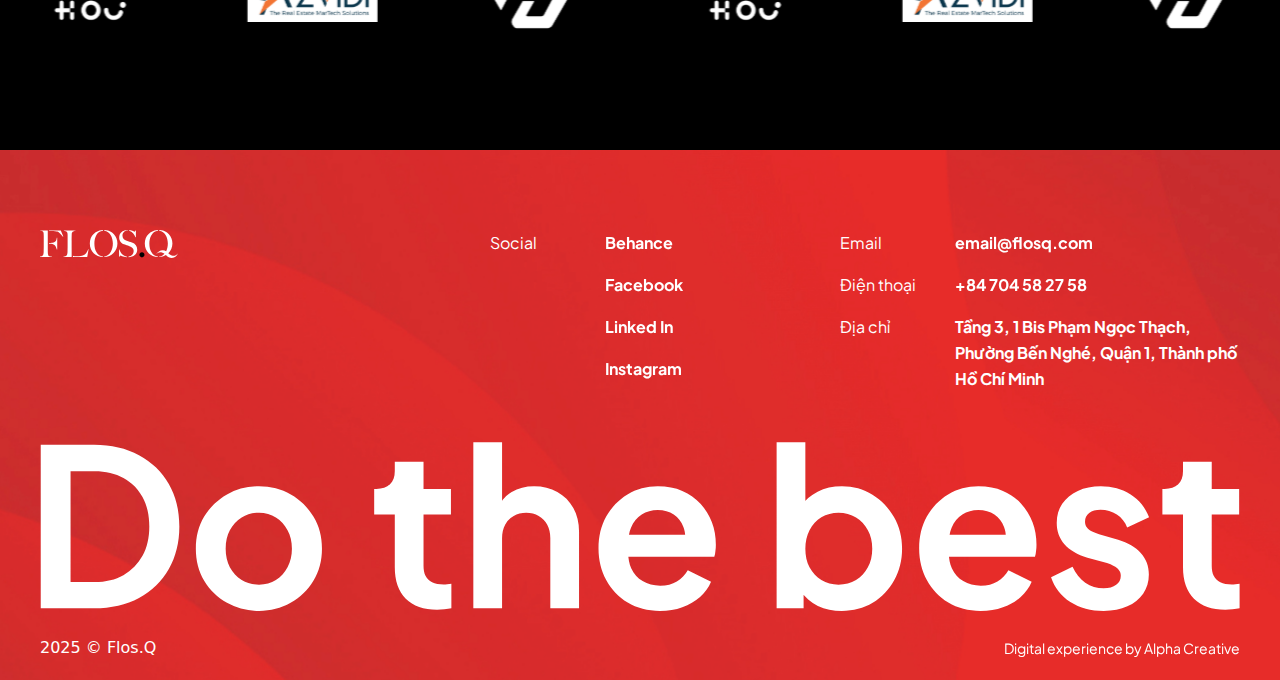
==== commit 05d3d202: "update html" ====
--- a/about.html
+++ b/about.html
@@ -15,7 +15,7 @@
     <meta property="og:url" content="" />
     <meta property="og:type" content="website" />
     <meta property="og:title" content="" />
-    <meta property="og:description" content="" />
+    <meta property="og:description" content="" /> 
     <meta property="og:image" content="" />
     <!-- end meta -->
     <link rel="stylesheet" href="./assets/libs/bootstrap.min.css" />
@@ -138,7 +138,7 @@
     </header>
 
     <main>
-      <section class="hero d-flex align-items-center justify-content-center">
+      <section class="hero d-flex align-items-center justify-content-center without-home">
         <div class="container-fluid p-0 h-100">
           <div class="hero__ball">
             <div class="ball"></div>
@@ -152,11 +152,7 @@
                   chuyên biệt đầu tiên trong lĩnh vực Bất Động Sản tại thị
                   trường Việt Nam.
                 </div>
-                <div class="hero__content--two h2-font color-black">
-                  Flos.Q đồng hành cùng các Chủ Đầu Tư, Nhà Phát Triển BĐS giúp
-                  mỗi dự án trở nên nổi bật với câu chuyện và giá trị kiến tạo
-                  của riêng mình.
-                </div>
+                
               </div>
             </div>
           </div>
@@ -795,7 +791,7 @@
                   <p class="b1-font color-white">Địa chỉ</p>
                   <ul>
                     <li>
-                      <p class="a-line tag-font color-white">
+                      <p class="tag-font color-white">
                         Tầng 3, 1 Bis Phạm Ngọc Thạch, Phường Bến Nghé, Quận 1,
                         Thành phố Hồ Chí Minh
                       </p>
@@ -811,7 +807,7 @@
           <div class="footer-bottom">
             <p class="copyright">2025 © Flos.Q</p>
             <a href="#" class="alpha-link b2-font color-white a-line"
-              >Digital experience by Apha Creative</a
+              >Digital experience by Alpha Creative</a
             >
           </div>
         </div>
--- a/assets/styles/style.css
+++ b/assets/styles/style.css
@@ -1341,6 +1341,11 @@
   padding-top: 120px;
   padding-bottom: 32px;
 }
+@media (max-width: 767px) {
+  .contact-form {
+    padding: 64px 24px 48px;
+  }
+}
 .contact-form__container h3 {
   margin-bottom: 56px;
 }
@@ -1349,6 +1354,11 @@
   grid-template-columns: 1fr 1fr;
   gap: 24px;
   margin-bottom: 24px;
+}
+@media (max-width: 767px) {
+  .contact-form__form--input {
+    grid-template-columns: 1fr;
+  }
 }
 .contact-form__form .input-group {
   display: flex;
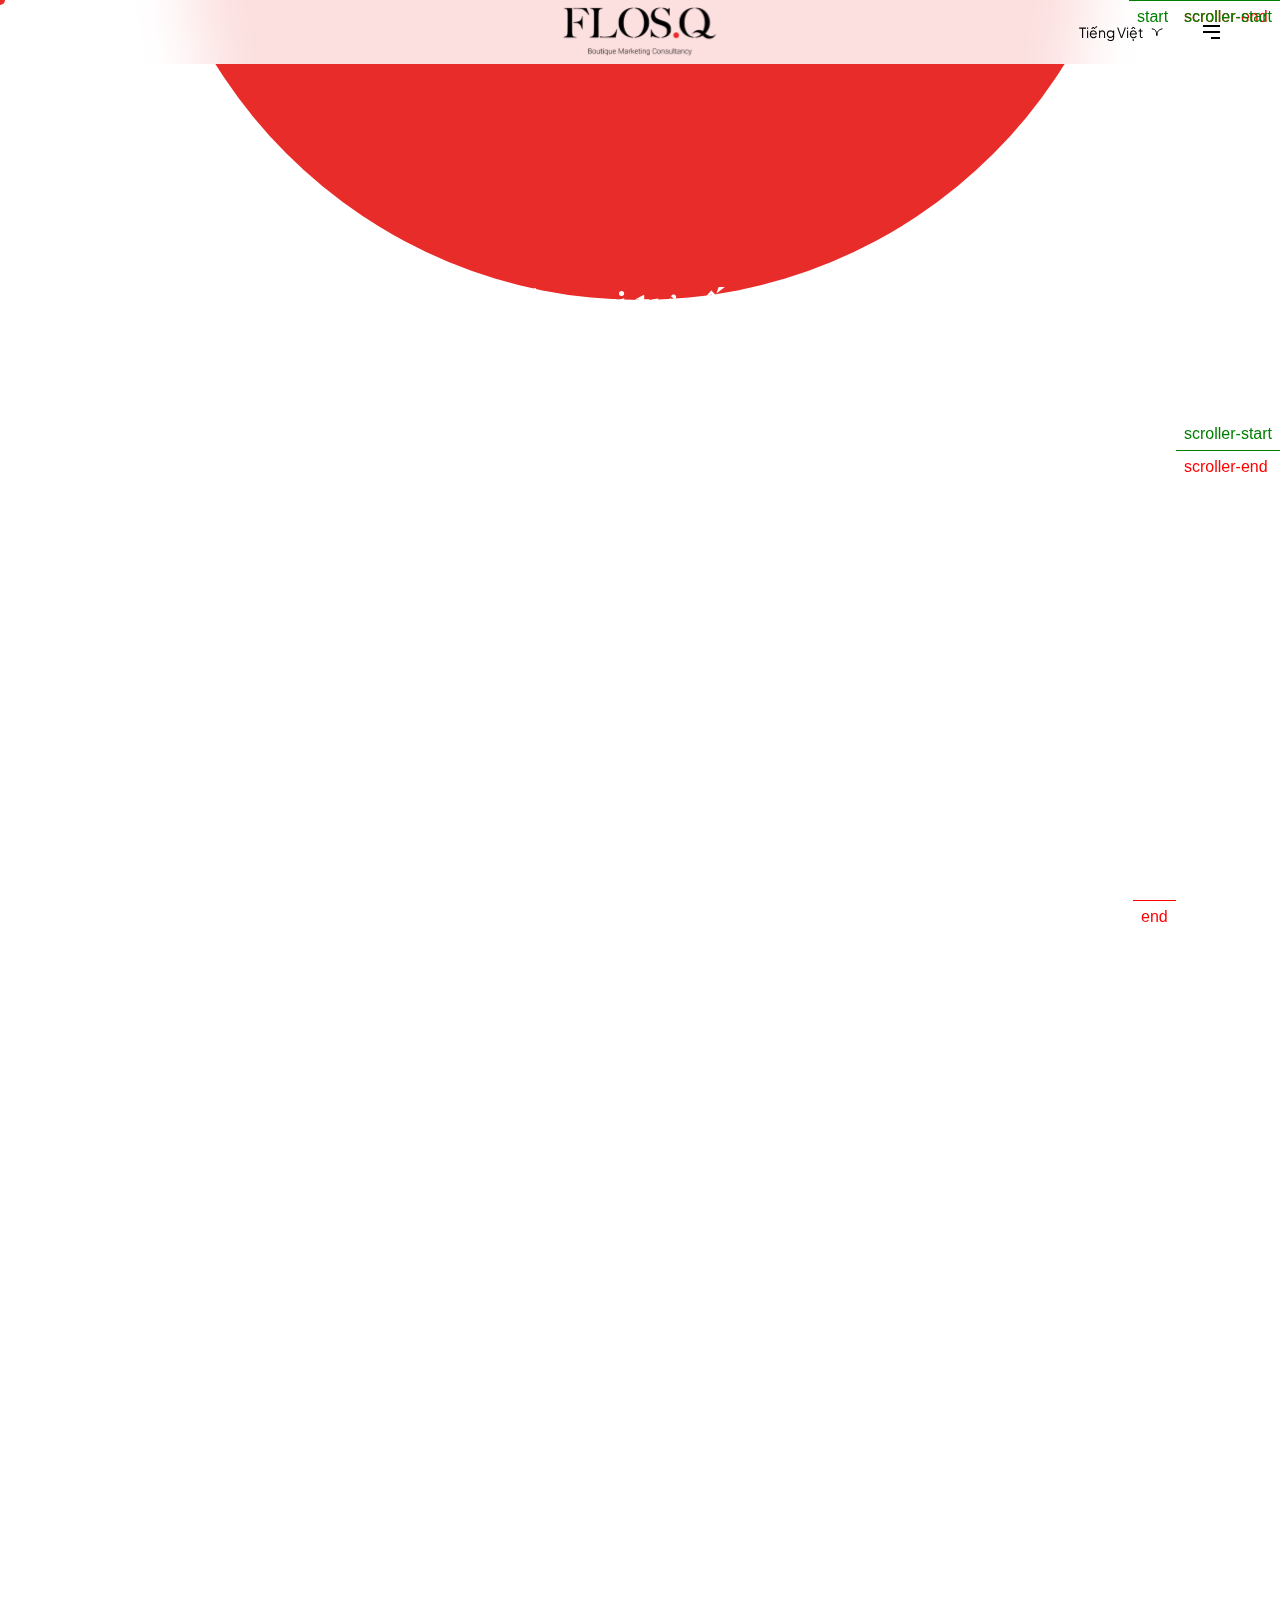
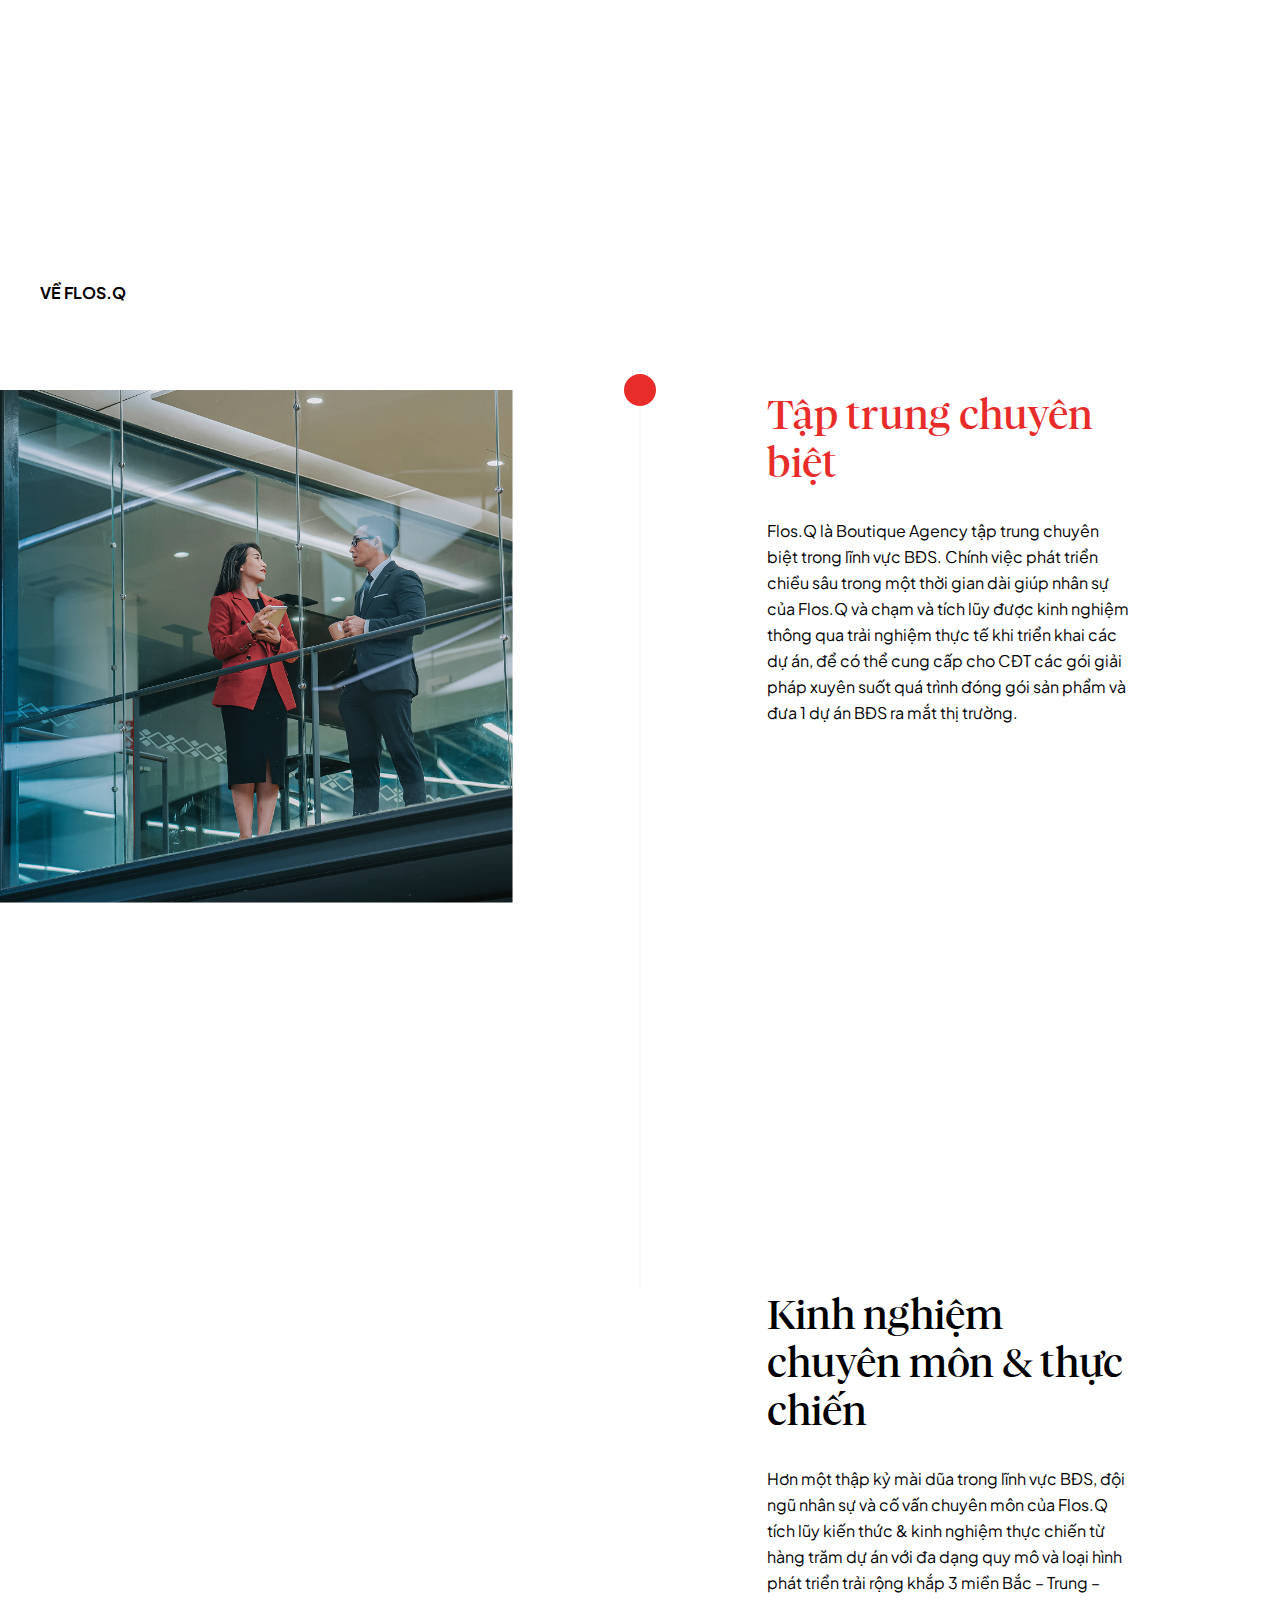
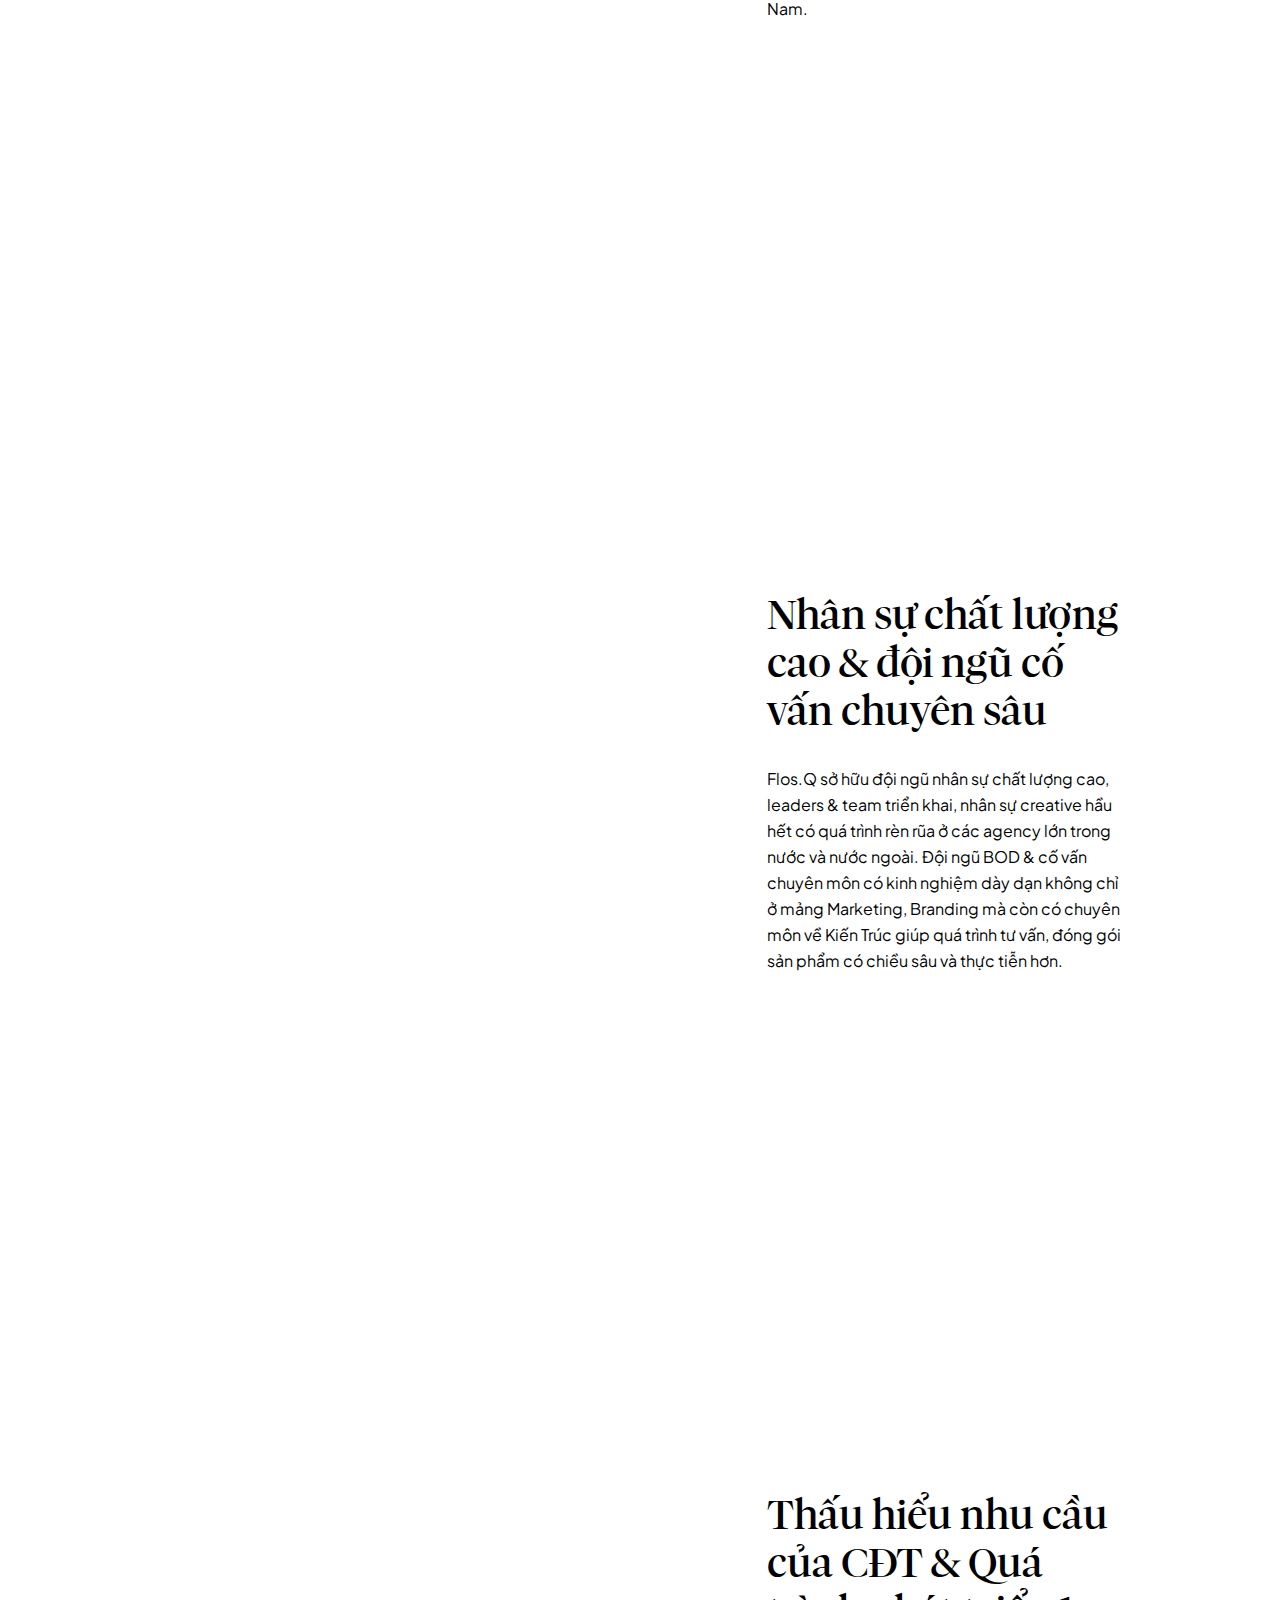
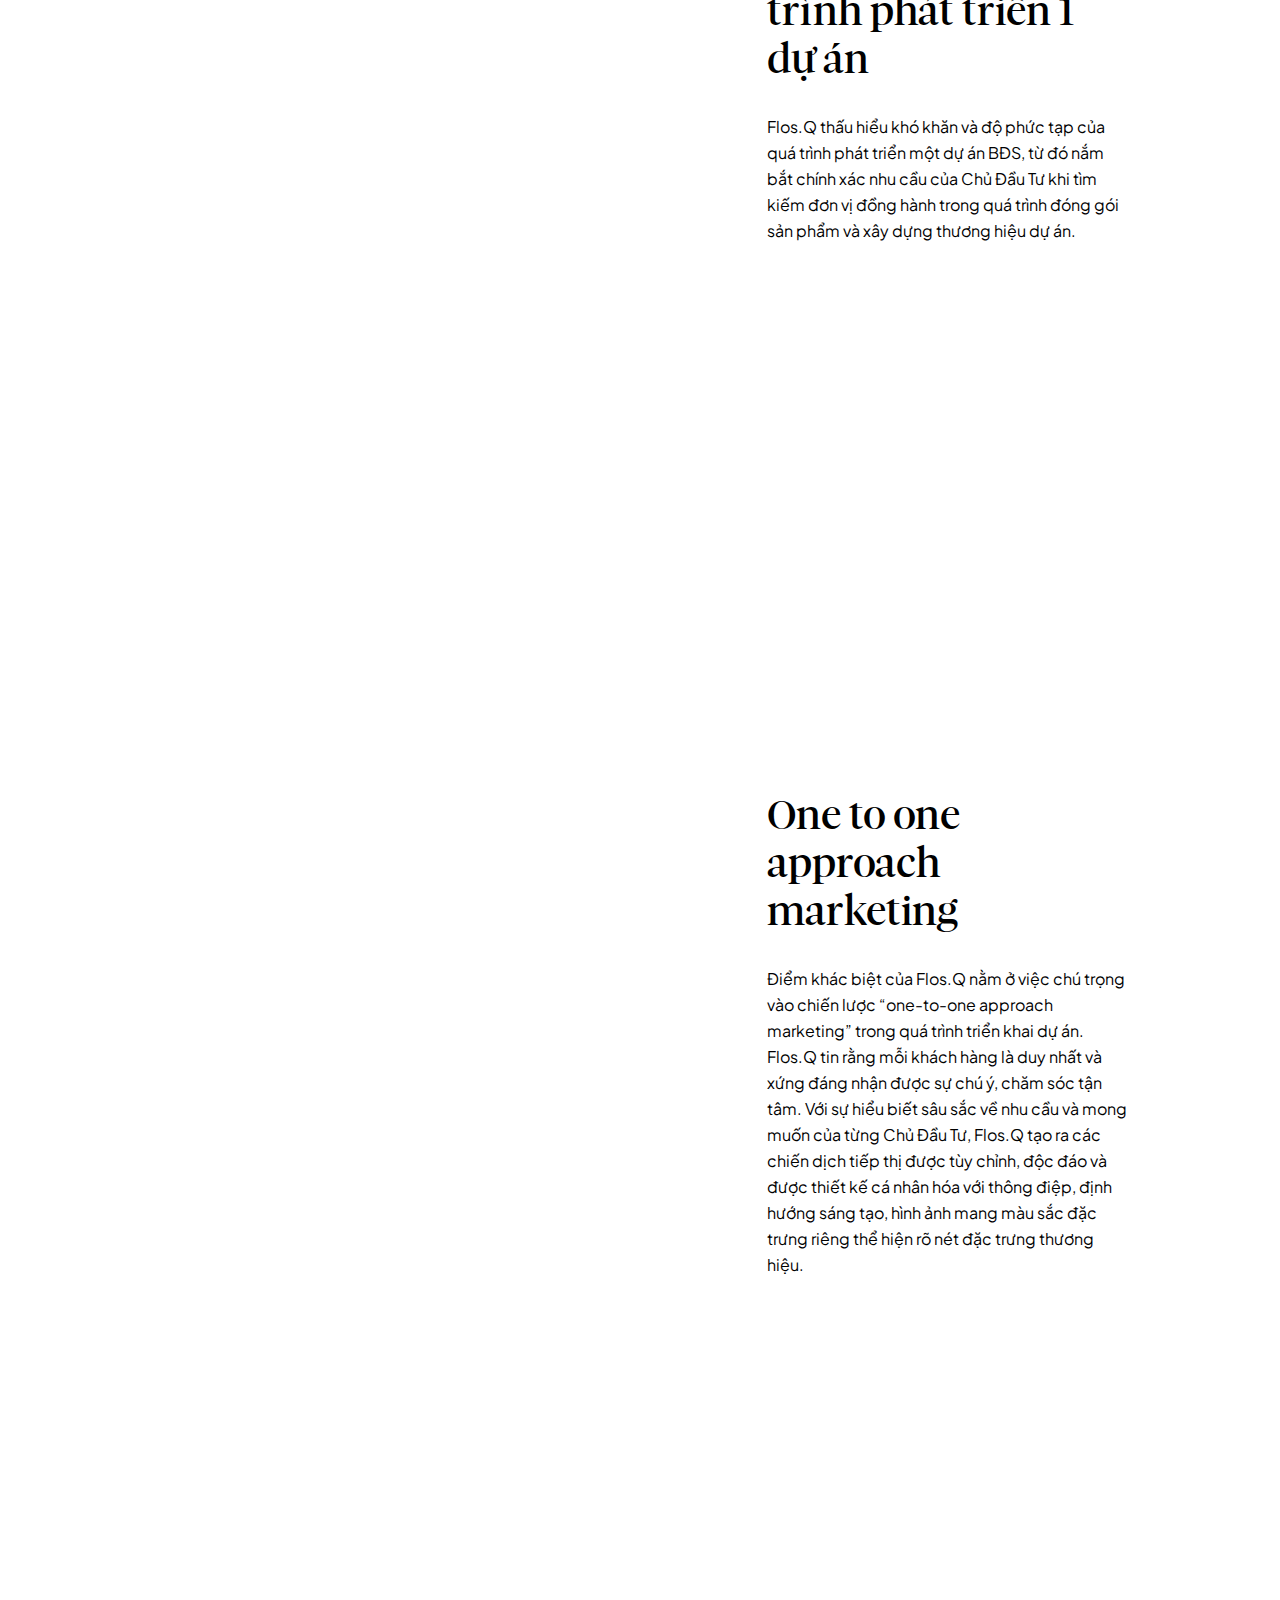
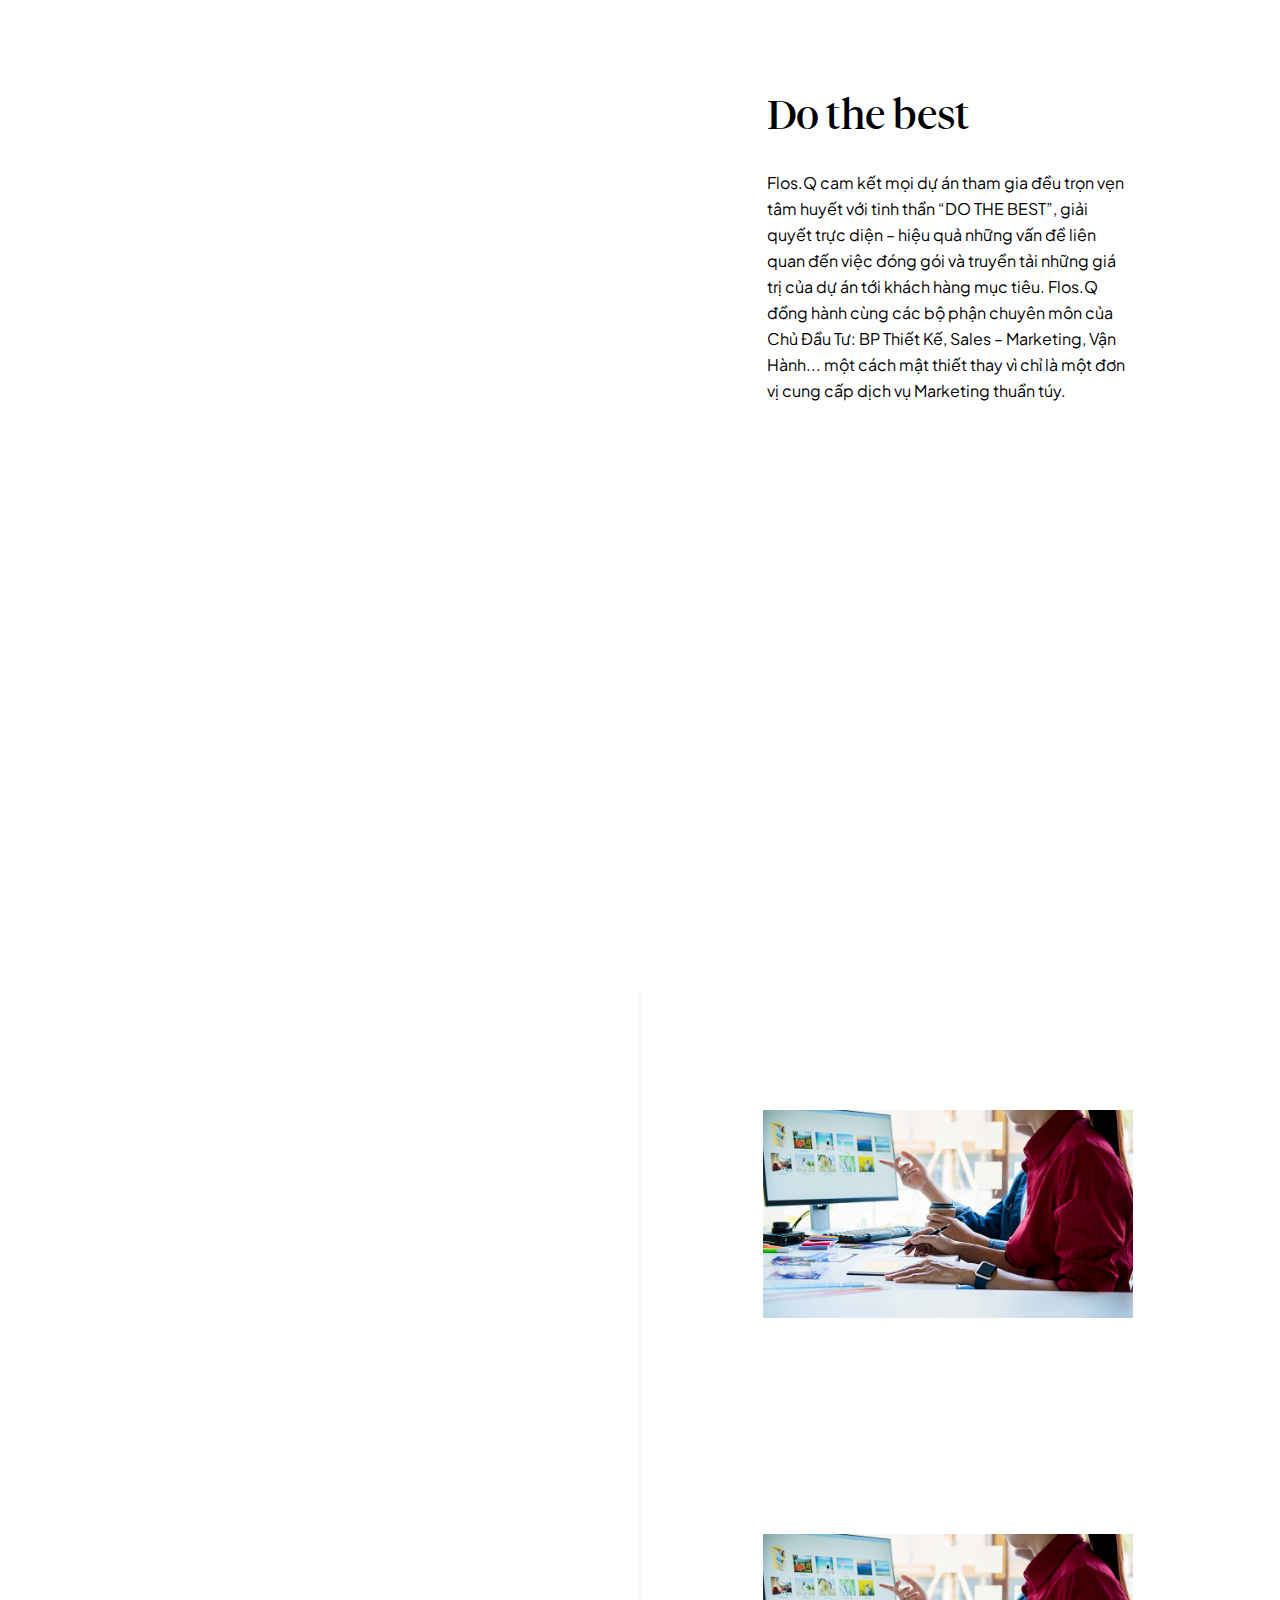
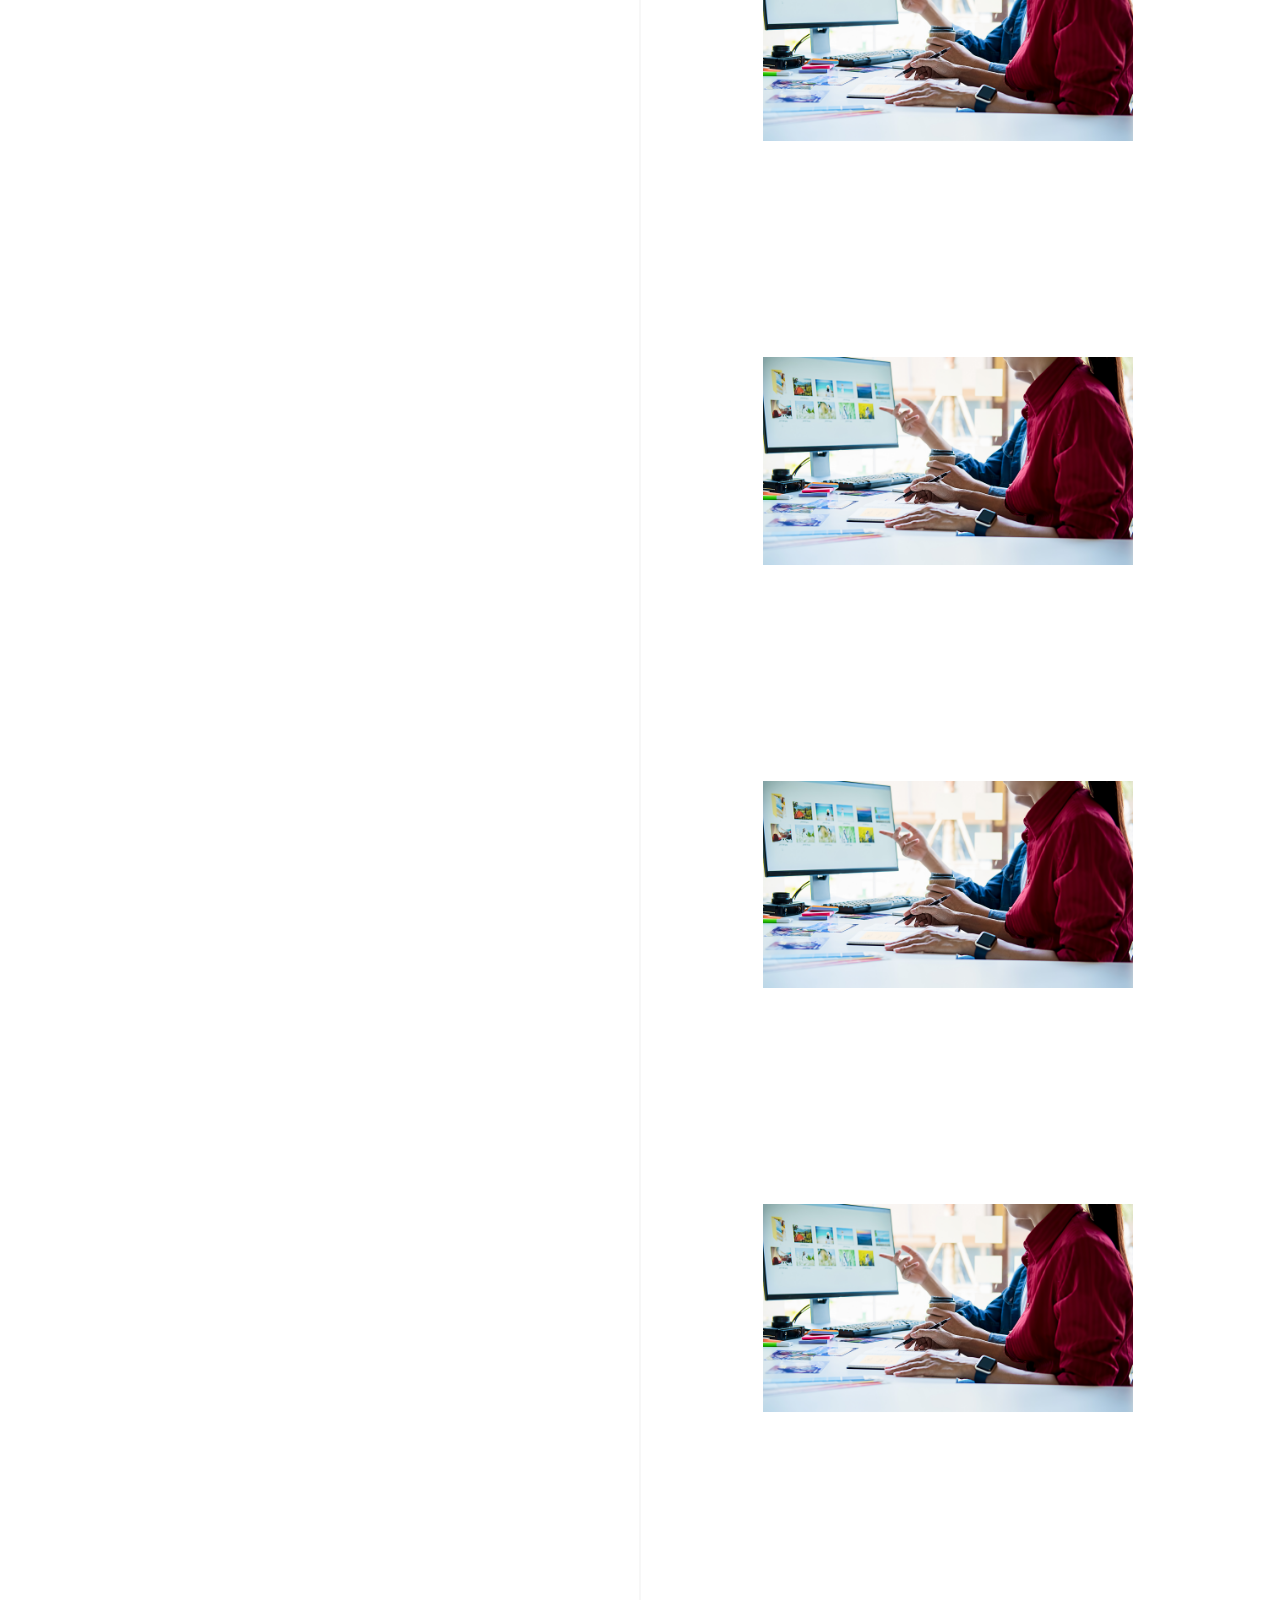
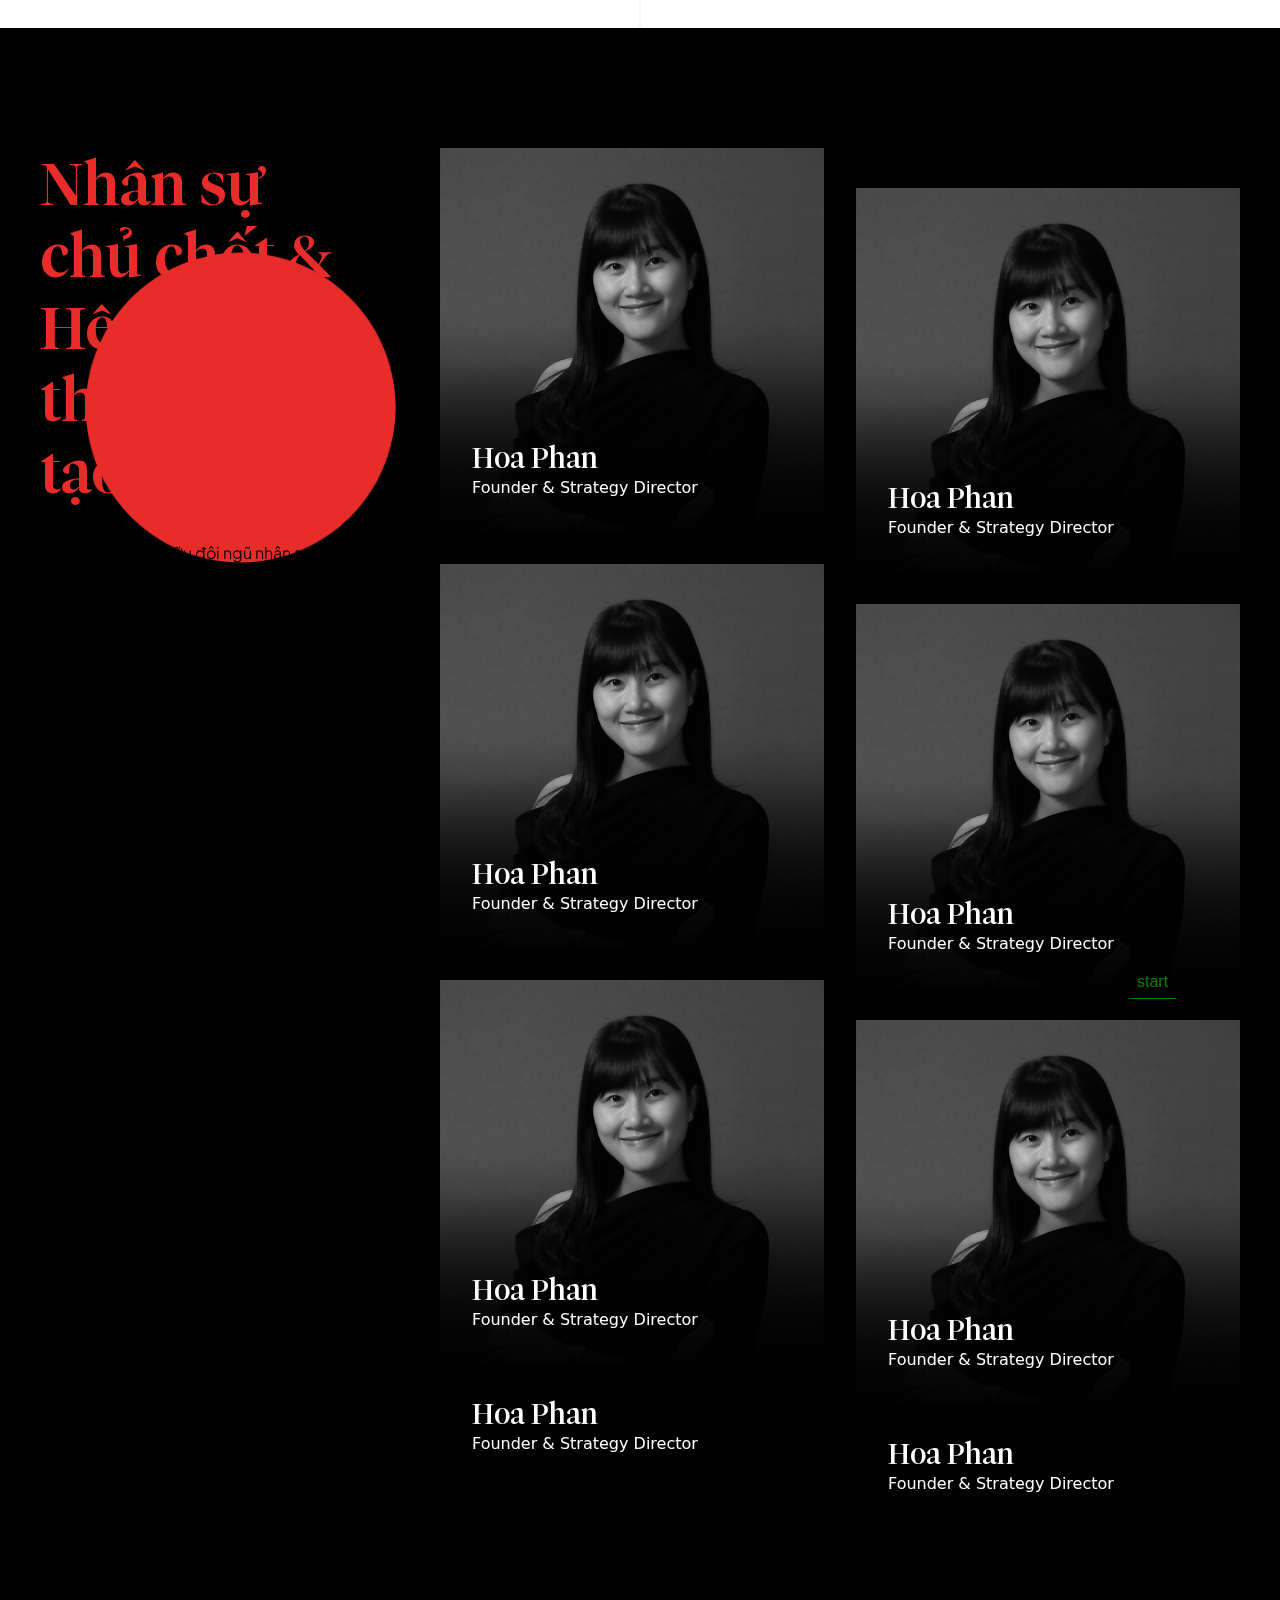
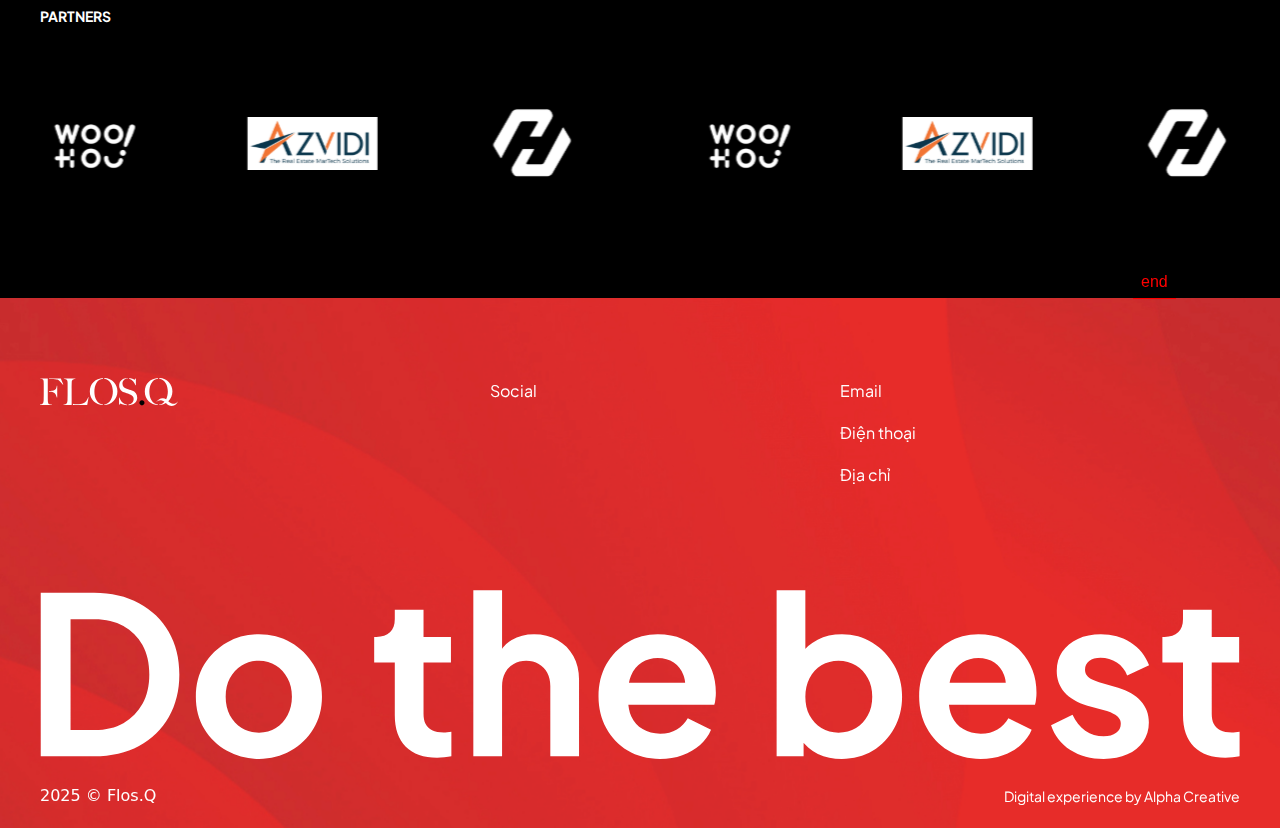
==== commit 1aa7fea8: "update section member" ====
--- a/about.html
+++ b/about.html
@@ -70,11 +70,24 @@
           <div
             class="header__right d-flex align-items-center gap-big justify-content-end"
           >
-            <div class="header__lang">
-              <div class="header__head d-flex align-items-center gap-small">
-                <div class="value-select b2-font color-black">Tiếng Việt</div>
-                <div class="icon">
+            <div class="header__lang d-lg-flex align-items-center d-none">
+              <div class="header__btn-language dropdown-custom">
+                <div
+                  class="language__head dropdown-custom__btn d-flex align-items-center gap-small justify-content-between"
+                >
+                  <div
+                    class="value-select color-black b2-font dropdown-custom__text"
+                  >
+                    Tiếng Việt
+                  </div>
                   <img src="./assets/images/utilize/ic_arrow.svg" alt="" />
+                </div>
+                <div class="language__body dropdown-custom__menu">
+                  <a
+                    class="dropdown-custom__item language__item color-black b2-font"
+                  >
+                    English
+                  </a>
                 </div>
               </div>
             </div>
@@ -87,8 +100,38 @@
         </div>
         <div class="header__menu--sub">
           <div class="menu__sub--container">
-            <div class="menu__close btnClose">
-              <img src="./assets/images/utilize/ic_close.svg" alt="" />
+            <div
+              class="d-flex justify-content-between w-100 justify-content-lg-end"
+            >
+              <div
+                class="header__lang d-lg-flex align-items-center d-block d-lg-none"
+              >
+                <div class="header__btn-language dropdown-custom">
+                  <div
+                    class="language__head dropdown-custom__btn d-flex align-items-center gap-small justify-content-between"
+                  >
+                    <div
+                      class="value-select color-white b2-font dropdown-custom__text"
+                    >
+                      Tiếng Việt
+                    </div>
+                    <img
+                      src="./assets/images/utilize/ic_arrow_white.svg"
+                      alt=""
+                    />
+                  </div>
+                  <div class="language__body dropdown-custom__menu">
+                    <a
+                      class="dropdown-custom__item language__item color-white b2-font"
+                    >
+                      English
+                    </a>
+                  </div>
+                </div>
+              </div>
+              <div class="menu__close btnClose">
+                <img src="./assets/images/utilize/ic_close.svg" alt="" />
+              </div>
             </div>
             <div class="menu__container">
               <div class="menu__sub">
@@ -159,7 +202,7 @@
         </div>
       </section>
 
-      <section class="gallery">
+      <section class="gallery touch">
         <div class="container-fluid p-0">
           <div class="gallery__title tag-font color-black">VỀ FLOS.Q</div>
           <div class="gallery__container d-flex w-100">
@@ -509,7 +552,7 @@
         </div>
       </section>
 
-      <section class="section-members ver-2">
+      <section class="section-members ver-2 section-projects">
         <div class="container-fluid p-0">
           <div class="members-wrapper row g-0">
             <div class="members-content col-lg-4">
@@ -528,12 +571,9 @@
                 duy chiến lược và tinh thần đổi mới.
               </div>
             </div>
-            <div class="members-ball">
-              <div class="ball-container">
-                <span></span>
-                <span></span>
-                <span></span>
-              </div>
+            <div class="projects-ball">
+              <canvas id="canvas" width="400" height="400"></canvas>
+              <!-- <div class="ball-container"></div> -->
             </div>
             <div class="members-list col-lg-8">
               <ul class="members-list__left js-parallax">
--- a/assets/styles/style.css
+++ b/assets/styles/style.css
@@ -321,6 +321,29 @@
   width: 100%;
   z-index: 99;
 }
+.header.scrolled .logo-group {
+  height: 32px;
+}
+.header__btn-language {
+  position: relative;
+}
+.header__btn-language .language__body {
+  position: absolute;
+  bottom: -12px;
+  left: 0;
+  width: 100%;
+  transform: translateY(100%);
+  opacity: 0;
+  visibility: hidden;
+  transition: all 0.4s ease;
+}
+.header__btn-language .language__body a:hover {
+  color: var(--color-black);
+}
+.header__btn-language .language__body.dropdown--active {
+  opacity: 1;
+  visibility: visible;
+}
 .header__container {
   padding: 7px 60px;
   display: grid;
@@ -435,7 +458,7 @@
   position: relative;
   width: 156px;
   height: 50px;
-  transition: height 0.3s ease-in-out;
+  transition: height 0.3s ease;
 }
 @media (max-width: 767px) {
   .header .logo-group {
@@ -444,12 +467,12 @@
   .header .logo-group img:first-child {
     opacity: 0;
     visibility: hidden;
-    transform: translate(-50%, -50%) scale(0) !important;
+    transform: translate(-50%, -50%) !important;
   }
   .header .logo-group img:last-child {
     opacity: 1 !important;
     visibility: visible !important;
-    transform: translate(0%, -50%) scale(1) !important;
+    transform: translate(0%, -50%) !important;
     left: 0 !important;
   }
 }
@@ -457,14 +480,14 @@
   position: absolute;
   top: 50%;
   left: 50%;
-  transform: translate(-50%, -50%) scale(1);
+  transform: translate(-50%, -50%);
   transition: all 0.3s cubic-bezier(0.4, 0, 0.2, 1);
-  transform-origin: center;
+  transform-origin: top;
 }
 .header .logo-group img:last-child {
   opacity: 0;
   visibility: hidden;
-  transform: translate(-50%, -50%) scale(0);
+  transform: translate(-50%, -50%);
 }
 
 .spacing {
@@ -473,13 +496,19 @@
 
 .hero {
   width: 100%;
-  min-height: 100vh;
+  height: 100vh;
   overflow: hidden;
   padding: 0 40px;
   position: relative;
 }
 .hero.without-home .hero__content--one {
-  transform: translate(-50%, -50%) scale(1) !important;
+  transform: translate(-50%, -50%) !important;
+  opacity: 1 !important;
+}
+@media (max-width: 767px) {
+  .hero {
+    padding: 0 16px;
+  }
 }
 .hero__content {
   height: 100vh;
@@ -490,11 +519,12 @@
   position: relative;
 }
 .hero__content.change .hero__content--one {
-  transform: translate(-50%, -50%) scale(0);
+  transform: translate(-50%, -50%);
+  opacity: 0;
   transform-origin: center center;
 }
 .hero__content.change .hero__content--two {
-  transform: translate(-50%, -50%) scale(1);
+  transform: translate(-50%, -50%);
   opacity: 1;
   visibility: visible;
 }
@@ -509,7 +539,7 @@
 }
 .hero__content--two {
   opacity: 0;
-  transform: translate(-50%, -50%) scale(0);
+  transform: translate(-50%, -50%);
   transform-origin: center;
   visibility: hidden;
 }
@@ -523,6 +553,9 @@
   background-color: var(--color-primary);
   border-radius: 50%;
   z-index: -1;
+  transition: all 0.4s;
+}
+.hero__ball.change {
   box-shadow: 0px 0px 100px 100px var(--color-primary);
 }
 
@@ -531,6 +564,7 @@
   overflow: hidden;
   z-index: 2;
   background-color: var(--color-black);
+  transition: background-color 0.4s ease;
 }
 section.section-projects.ver-2 .projects-list .item::after {
   background-color: var(--color-black);
@@ -597,9 +631,11 @@
   cursor: pointer;
   padding: 12px 0;
   position: relative;
+  line-height: 24px;
 }
 section.section-projects .projects-filter .filter-item span {
   font-weight: 600;
+  margin-left: 3px;
 }
 section.section-projects .projects-filter .filter-item .sub-menu {
   max-width: 370px;
@@ -629,6 +665,9 @@
   text-transform: uppercase;
   width: 100%;
   text-align: center;
+  font-size: 14px;
+  line-height: 24px;
+  font-weight: 600;
 }
 section.section-projects .projects-filter .filter-item .sub-menu li:hover, section.section-projects .projects-filter .filter-item .sub-menu li.active {
   color: var(--color-primary);
@@ -640,41 +679,17 @@
   left: 40px;
   top: 180px;
 }
-section.section-projects .projects-ball:hover .ball-container span {
-  border-radius: 31% 45% 74% 35%/38% 56% 51% 87%;
-  animation: animate2 6s linear infinite;
-}
-section.section-projects .projects-ball:hover .ball-container span:nth-child(2) {
-  border-radius: 38% 62% 63% 37%/41% 44% 56% 59%;
-  animation: animate 10s linear infinite;
-}
-section.section-projects .projects-ball:hover .ball-container span:nth-child(3) {
-  border-radius: 32% 58% 69% 43%/48% 32% 59% 55%;
-  animation: animate2 4s linear infinite;
-}
-section.section-projects .projects-ball:hover .ball-container::after {
-  border-radius: 31% 45% 74% 35%/38% 56% 51% 87%;
-  animation: animate2 6s linear infinite;
+section.section-projects .projects-ball canvas {
+  width: 100%;
+  height: 100%;
+  object-fit: cover;
+  padding: 20px;
 }
 section.section-projects .projects-ball .ball-container {
   width: 100%;
   position: relative;
   height: 100%;
-}
-section.section-projects .projects-ball .ball-container span {
-  background-color: var(--color-primary);
-  width: 100%;
-  height: 100%;
-  position: absolute;
-  border-radius: 50%;
-}
-section.section-projects .projects-ball .ball-container span:nth-child(2) {
-  backdrop-filter: blur(30px);
-  background-color: rgba(255, 255, 255, 0.2);
-}
-section.section-projects .projects-ball .ball-container span:nth-child(3) {
-  backdrop-filter: blur(30px);
-  background-color: rgba(255, 255, 255, 0.2);
+  overflow: hidden;
 }
 section.section-projects .projects-ball .ball-container::after {
   content: "";
@@ -686,19 +701,24 @@
   left: 0;
   backdrop-filter: blur(30px);
   background-color: rgba(255, 255, 255, 0.2);
+  animation: blob 30s ease-in-out infinite alternate both;
 }
 section.section-projects .projects-list {
   display: grid;
   grid-template-columns: repeat(2, 1fr);
   column-gap: 32px;
 }
+section.section-projects .projects-list ul.pending .item {
+  transform: translateY(30px);
+  opacity: 0;
+}
 section.section-projects .projects-list .item {
   position: relative;
   overflow: hidden;
 }
 section.section-projects .projects-list .item.opacity {
   pointer-events: none;
-  opacity: 0.5;
+  opacity: 0.5 !important;
 }
 section.section-projects .projects-list .item-img {
   width: 100%;
@@ -767,20 +787,24 @@
   margin-top: 40px;
 }
 
-@keyframes animate {
-  0% {
-    transform: rotate(0deg);
-  }
-  100% {
-    transform: rotate(360deg);
-  }
-}
-@keyframes animate2 {
-  0% {
-    transform: rotate(360deg);
-  }
-  100% {
-    transform: rotate(0deg);
+@keyframes blob {
+  0%, 100% {
+    border-radius: 63% 37% 54% 46%/55% 48% 52% 45%;
+  }
+  14% {
+    border-radius: 40% 60% 54% 46%/49% 60% 40% 51%;
+  }
+  28% {
+    border-radius: 54% 46% 38% 62%/49% 70% 30% 51%;
+  }
+  42% {
+    border-radius: 61% 39% 55% 45%/61% 38% 62% 39%;
+  }
+  56% {
+    border-radius: 61% 39% 67% 33%/70% 50% 50% 30%;
+  }
+  84% {
+    border-radius: 46% 54% 50% 50%/35% 61% 39% 65%;
   }
 }
 section.section-members {
@@ -1078,7 +1102,12 @@
 }
 .section-map__container {
   width: 100%;
-  height: 810px;
+  aspect-ratio: 1440/810;
+}
+@media (max-width: 767px) {
+  .section-map__container {
+    height: auto;
+  }
 }
 .section-map__container img {
   width: 100%;
@@ -1088,21 +1117,42 @@
 
 .gallery {
   padding-top: 80px;
+  z-index: 2;
+  background-color: var(--color-black);
+  transition: background-color 0.4s ease;
+}
+.gallery.touch {
+  background-color: var(--color-white);
+}
+@media (max-width: 767px) {
+  .gallery {
+    padding-top: 64px;
+  }
 }
 .gallery__contents {
   padding-left: 127px;
-  padding-right: 95px;
-  width: 100%;
+  padding-right: 150px;
+  width: 100%;
+}
+@media (max-width: 767px) {
+  .gallery__contents {
+    padding: 0;
+  }
 }
 .gallery__title {
   padding-left: 40px;
   margin-bottom: 84px;
 }
+@media (max-width: 767px) {
+  .gallery__title {
+    padding-left: 24px;
+    margin-bottom: 48px;
+  }
+}
 .gallery__content {
   min-height: 100vh;
   display: flex;
   flex-direction: column;
-  justify-content: center;
 }
 .gallery__content h2 {
   margin-bottom: 32px;
@@ -1113,9 +1163,14 @@
 }
 .gallery__imgs {
   width: calc(100% - 127px);
-  height: 40vw;
+  aspect-ratio: 1;
   position: relative;
   overflow: hidden;
+}
+@media (max-width: 767px) {
+  .gallery__imgs {
+    display: none;
+  }
 }
 .gallery__img {
   position: absolute;
@@ -1126,6 +1181,11 @@
 
 .left {
   width: 50%;
+}
+@media (max-width: 767px) {
+  .left {
+    width: calc(100% - 64px);
+  }
 }
 
 .right {
@@ -1134,8 +1194,13 @@
   width: 50%;
   display: flex;
   flex-direction: column;
-  justify-content: center;
-  position: relative;
+  padding-bottom: 64px;
+  position: relative;
+}
+@media (max-width: 767px) {
+  .right {
+    width: 0;
+  }
 }
 .right::before {
   content: "";
@@ -1145,6 +1210,7 @@
   background-color: rgba(240, 240, 240, 0.9411764706);
   right: 0px;
   top: 0;
+  transform: translateX(50%);
 }
 .right .section-line {
   width: 32px;
@@ -1175,10 +1241,13 @@
 
 section.section-quote {
   background-color: var(--color-black);
+  position: relative;
 }
 section.section-quote .quote-wrapper {
   padding: 150px 0;
   text-align: center;
+  max-width: 900px;
+  margin: 0 auto;
 }
 section.section-quote .text {
   font-family: var(--font-heading);
@@ -1195,10 +1264,14 @@
 }
 
 section.section-services {
+  background-color: var(--volor-white);
+  padding: 0 24px;
+  position: relative;
+  overflow: hidden;
+  transition: background-color 0.4s ease;
+}
+section.section-services.touch {
   background-color: var(--color-black);
-  padding: 0 24px;
-  position: relative;
-  overflow: hidden;
 }
 section.section-services::after {
   content: "";
@@ -1262,8 +1335,8 @@
 }
 section.section-services .services-wrapper__right {
   width: 50%;
-  padding-top: 56px;
-  padding-bottom: 56px;
+  padding-top: 120px;
+  padding-bottom: 120px;
 }
 section.section-services .services-wrapper__right .list-item {
   width: 60%;
@@ -1279,6 +1352,28 @@
 section.section-services .services-wrapper__right .list-item .item-image {
   width: 100%;
   aspect-ratio: 438/246;
+  overflow: hidden;
+  position: relative;
+}
+section.section-services .services-wrapper__right .list-item .item-image::after {
+  content: "";
+  background-color: var(--color-primary);
+  position: absolute;
+  opacity: 0;
+  z-index: 2;
+  top: var(--y);
+  left: var(--x);
+  transform: translate(-50%, -50%);
+  width: 50px;
+  height: 50px;
+  border-radius: 50%;
+  transition: width 0.6s, height 0.6s, opacity 0.6s;
+}
+section.section-services .services-wrapper__right .list-item .item-image:hover::after {
+  width: 300%;
+  height: 400%;
+  opacity: 1;
+  transition: width 0.6s, height 0.6s;
 }
 section.section-services .services-wrapper__right .list-item .item-image img {
   width: 100%;
@@ -1289,7 +1384,7 @@
   margin-top: 24px;
 }
 section.section-services .services-wrapper__right .list-item .item:not(:first-child) {
-  margin-top: 115px;
+  margin-top: 120px;
 }
 
 .services-modal .modal-content {
@@ -1423,6 +1518,9 @@
   align-items: center;
 }
 
+footer {
+  position: relative;
+}
 footer .footer-wrapper {
   padding: 80px 40px 20px;
   background-image: url(../images/notutilize/bg-footer.png);
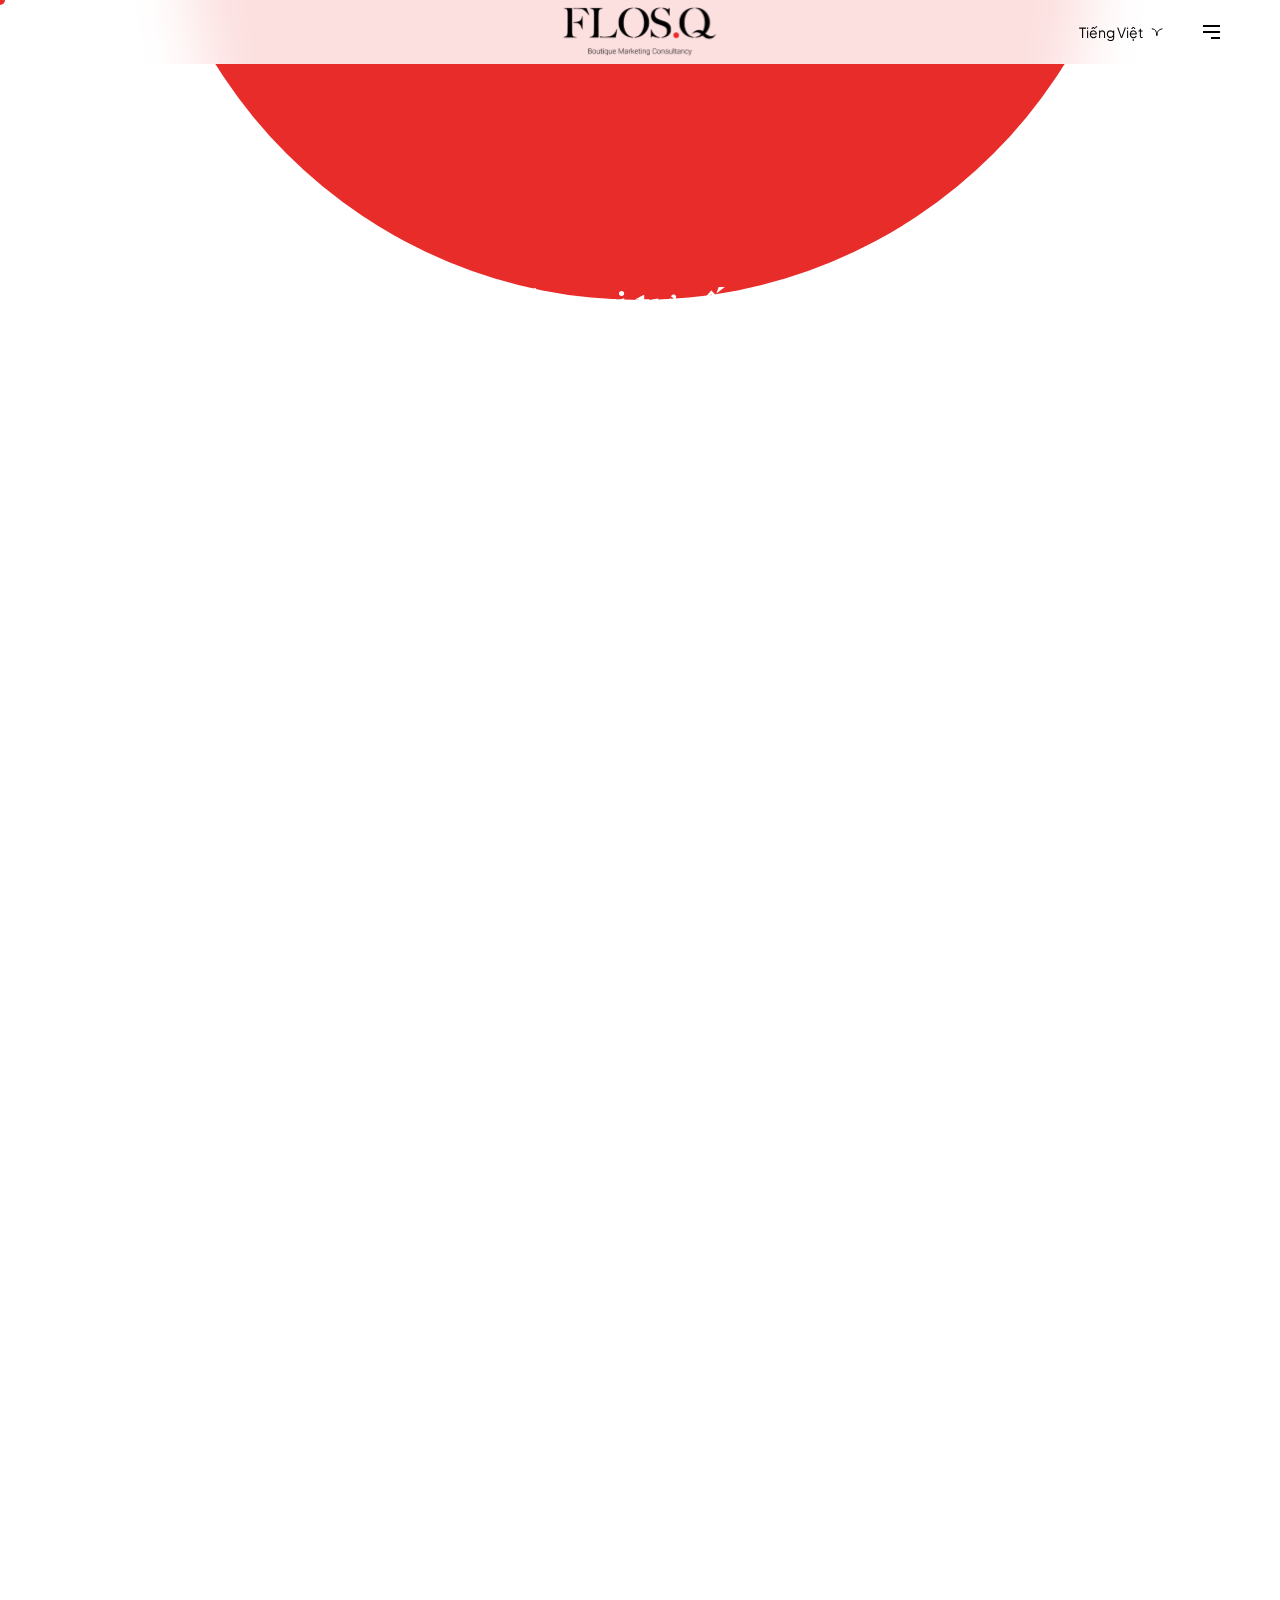
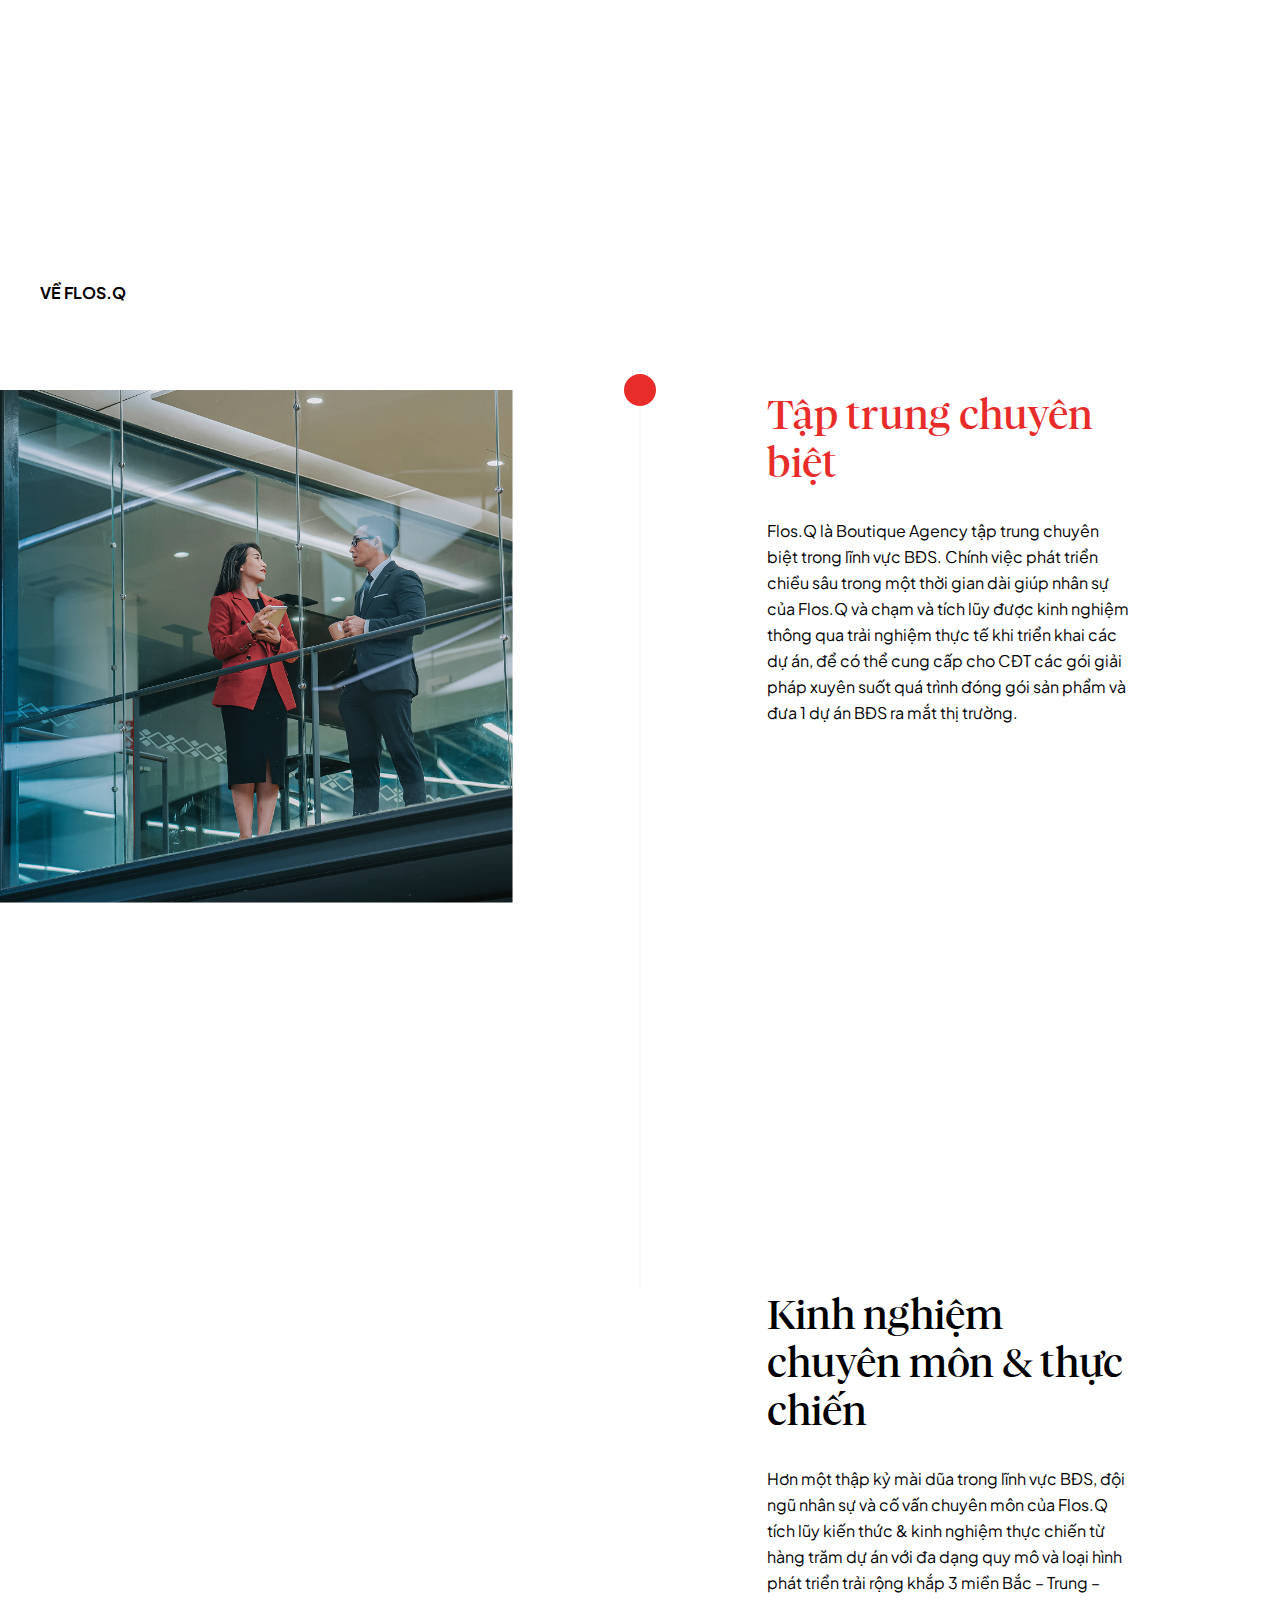
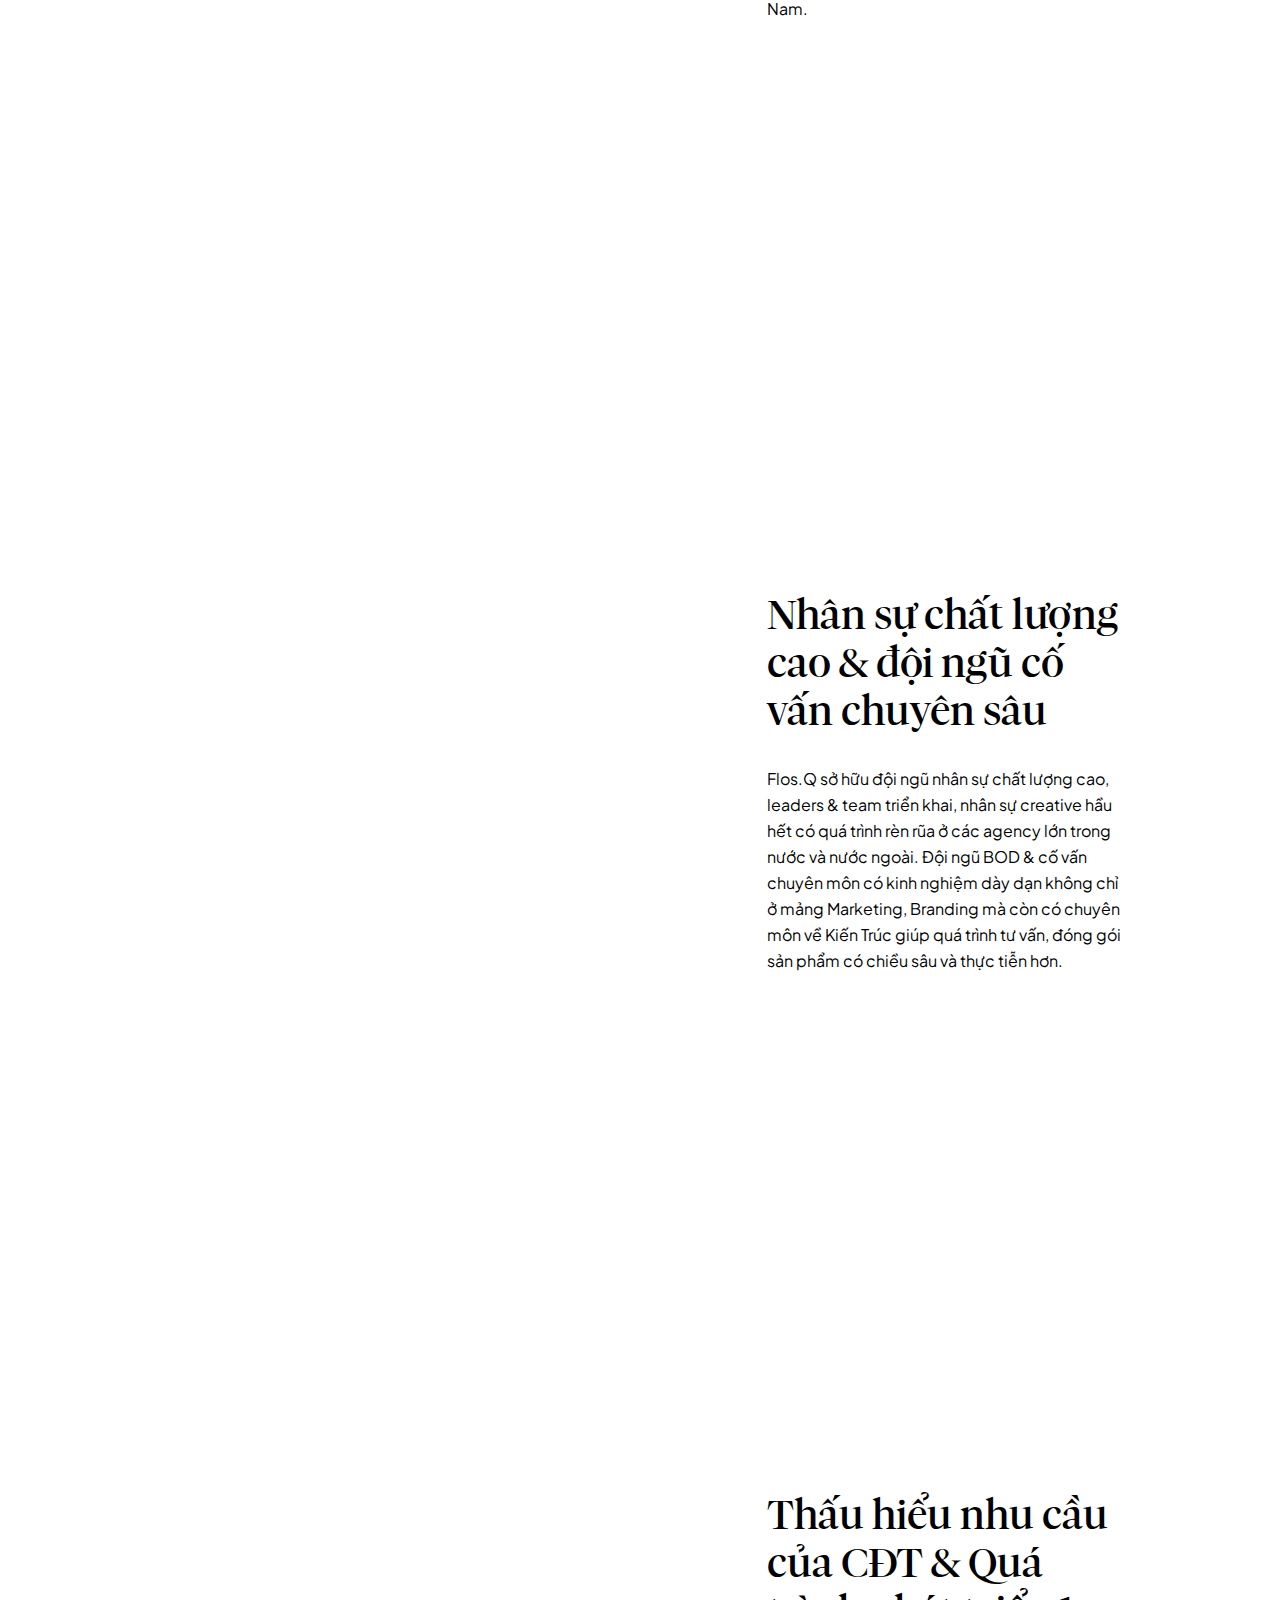
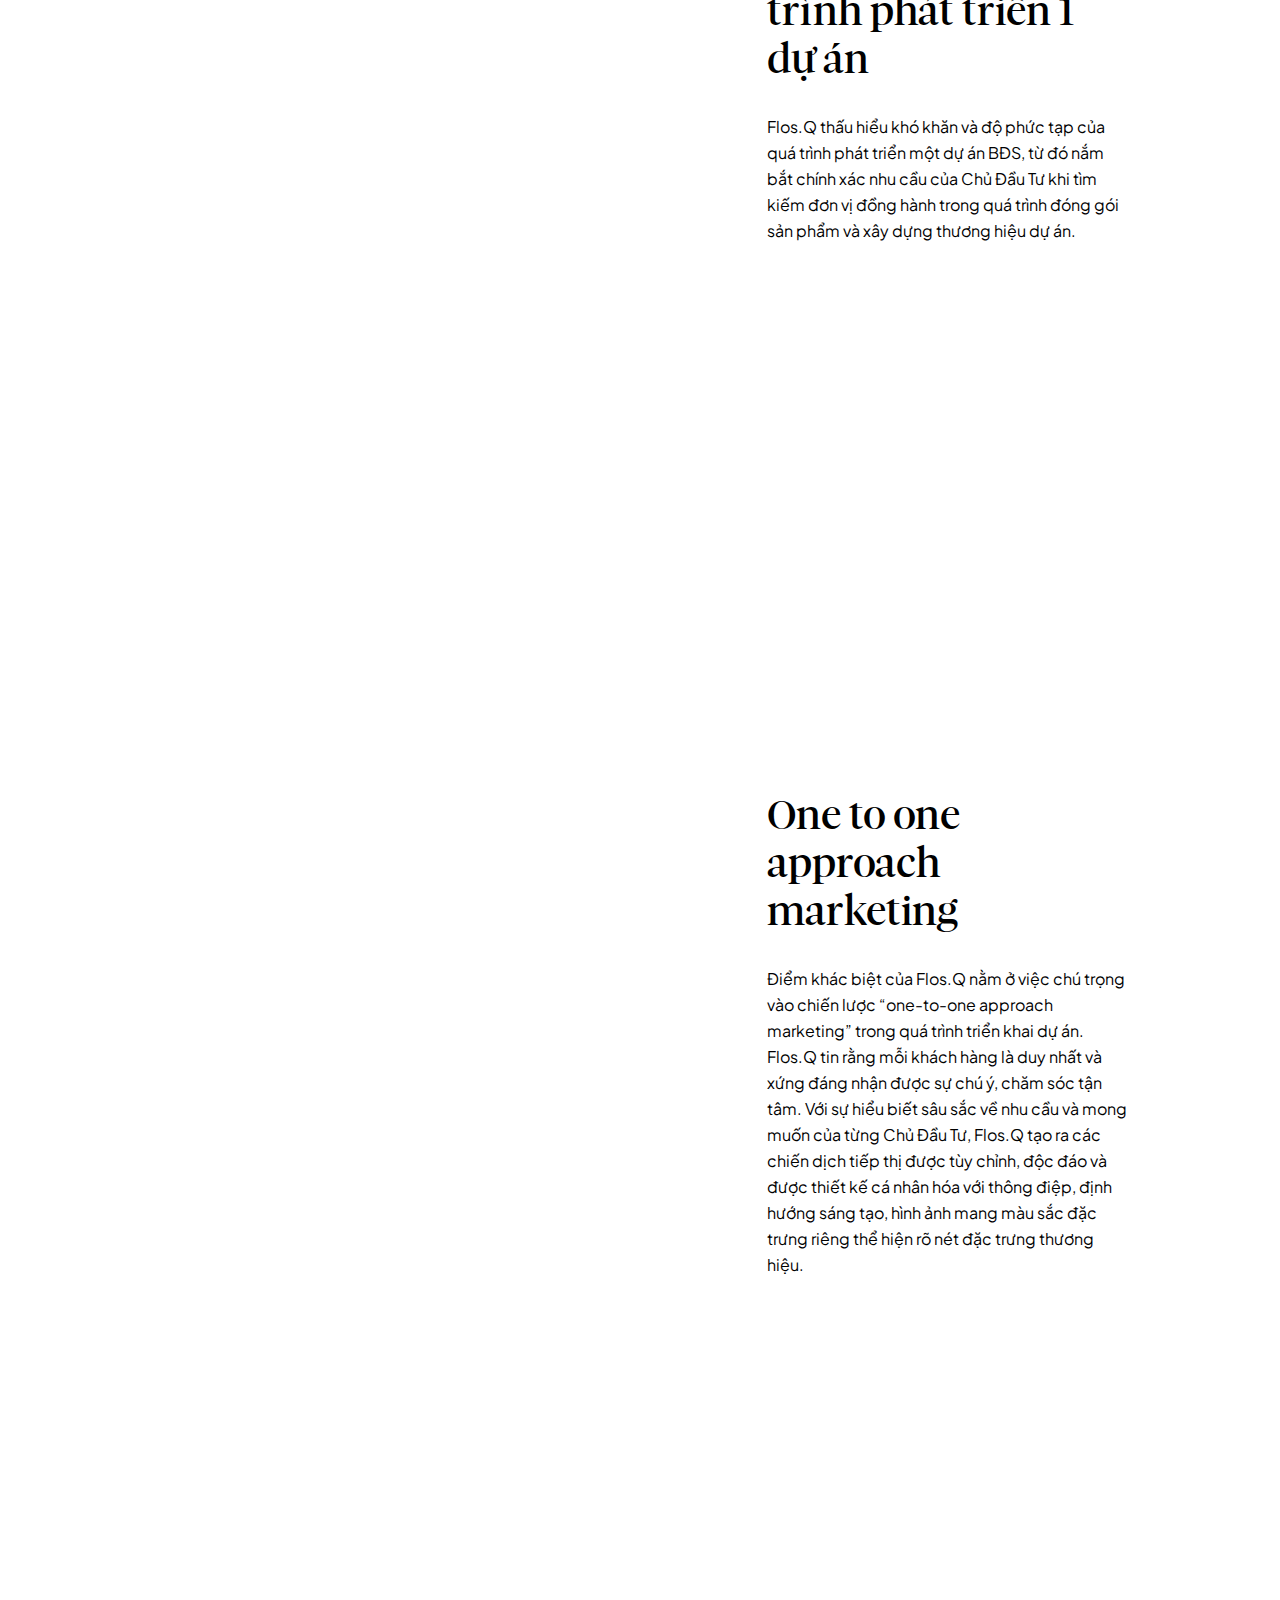
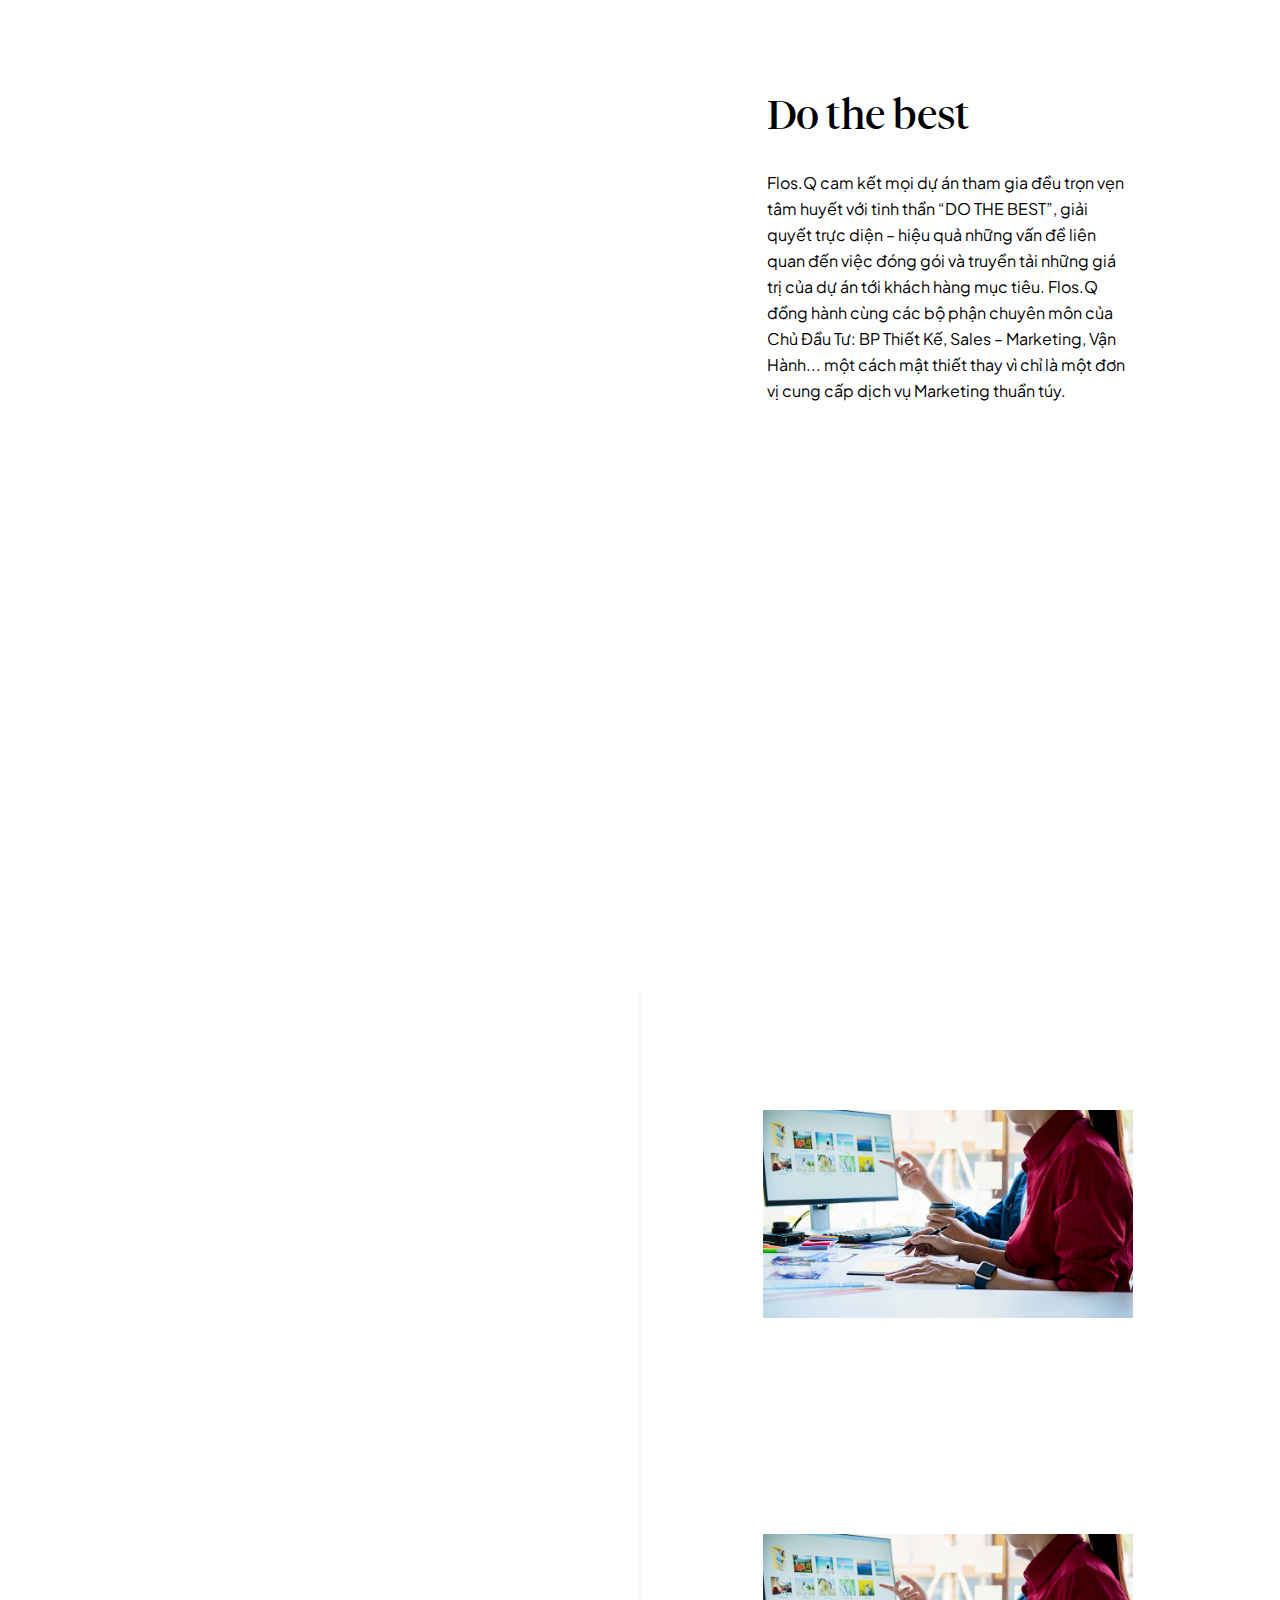
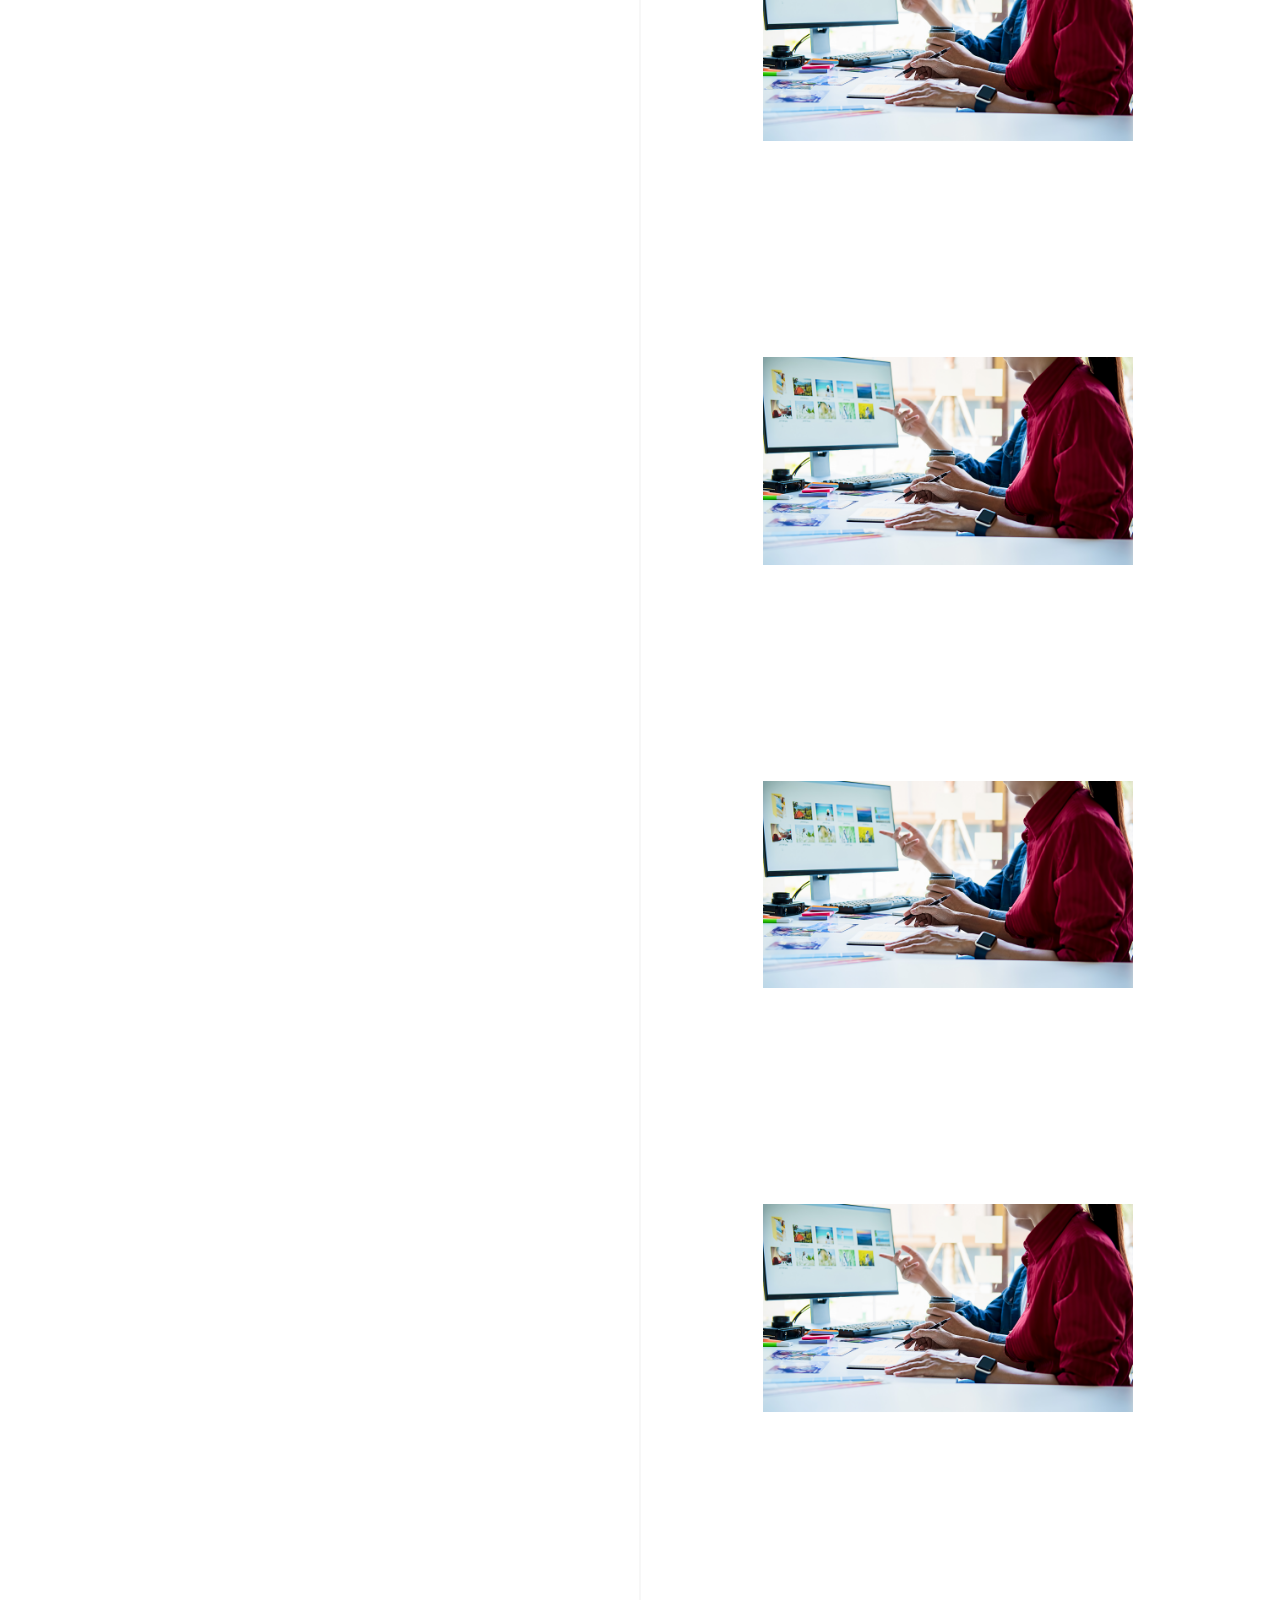
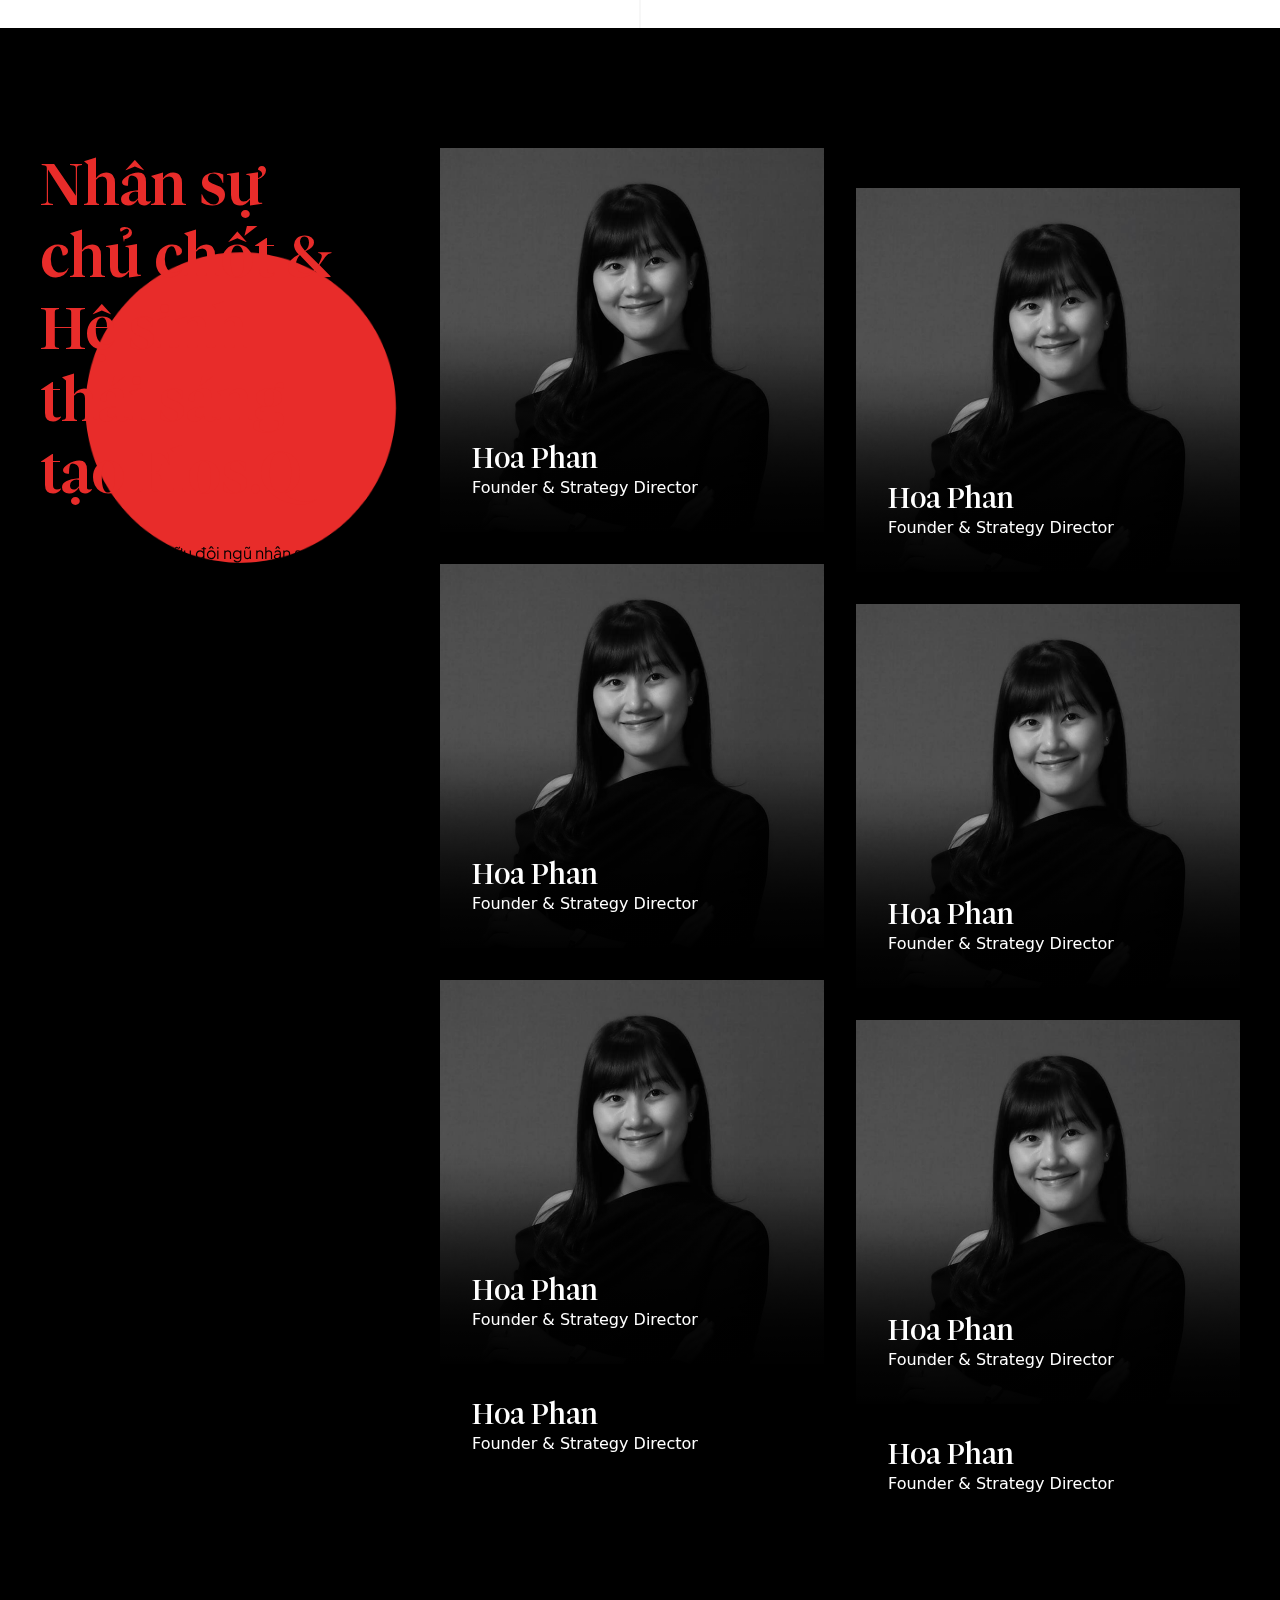
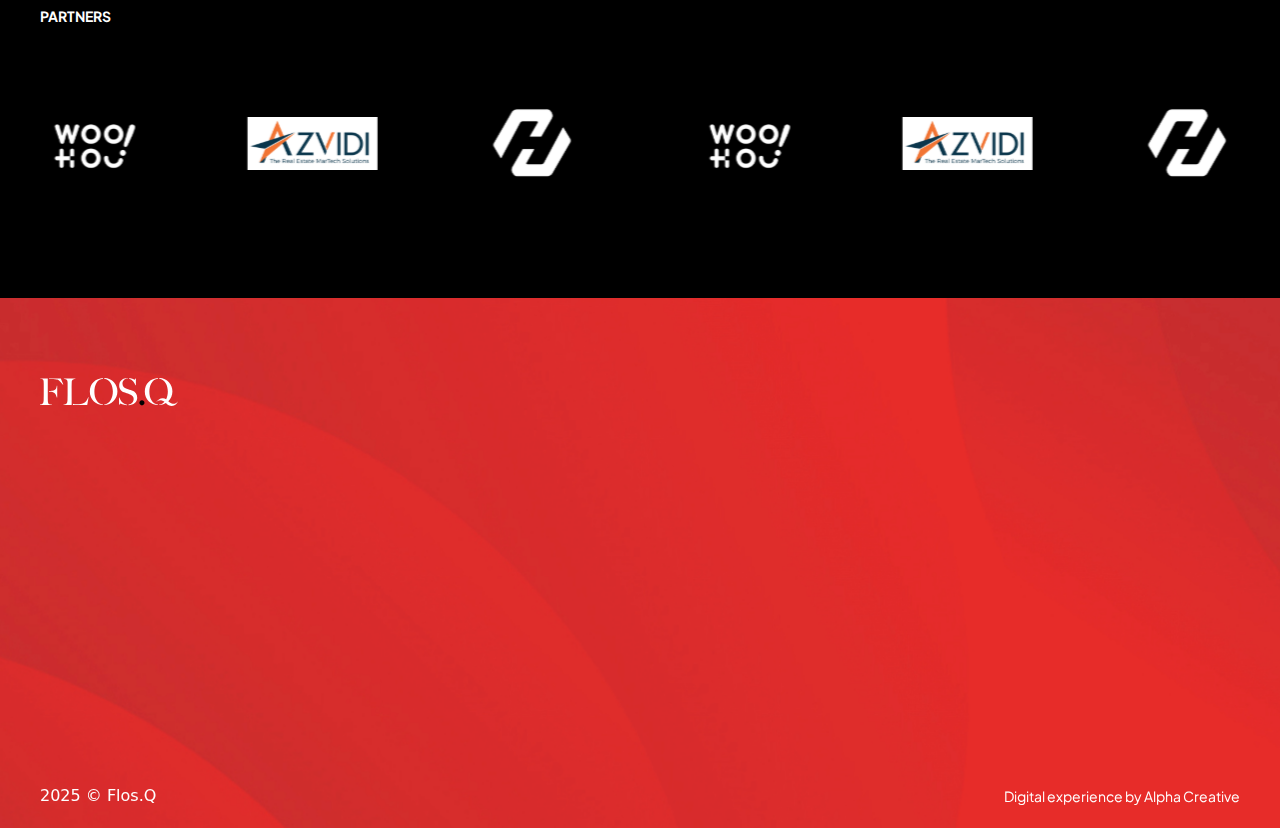
==== commit c8873fe0: "update footer" ====
--- a/about.html
+++ b/about.html
@@ -777,24 +777,24 @@
             <div class="footer-top__menu">
               <div class="menu">
                 <div class="menu-item">
-                  <p class="b1-font color-white">Social</p>
+                  <p class="b1-font color-white" data-fade-in>Social</p>
                   <ul>
-                    <li>
+                    <li data-fade-in>
                       <a href="#" class="a-line tag-font color-white"
                         >Behance</a
                       >
                     </li>
-                    <li>
+                    <li data-fade-in>
                       <a href="#" class="a-line tag-font color-white"
                         >Facebook</a
                       >
                     </li>
-                    <li>
+                    <li data-fade-in>
                       <a href="#" class="a-line tag-font color-white"
                         >Linked In</a
                       >
                     </li>
-                    <li>
+                    <li data-fade-in>
                       <a href="#" class="a-line tag-font color-white"
                         >Instagram</a
                       >
@@ -804,9 +804,9 @@
               </div>
               <div class="menu">
                 <div class="menu-item">
-                  <p class="b1-font color-white">Email</p>
+                  <p class="b1-font color-white" data-fade-in>Email</p>
                   <ul>
-                    <li>
+                    <li data-fade-in>
                       <a
                         href="mailto:email@flosq.com"
                         class="a-line tag-font color-white"
@@ -816,9 +816,9 @@
                   </ul>
                 </div>
                 <div class="menu-item">
-                  <p class="b1-font color-white">Điện thoại</p>
+                  <p class="b1-font color-white" data-fade-in>Điện thoại</p>
                   <ul>
-                    <li>
+                    <li data-fade-in>
                       <a
                         href="+tel:+84704582758"
                         class="a-line tag-font color-white"
@@ -828,9 +828,9 @@
                   </ul>
                 </div>
                 <div class="menu-item">
-                  <p class="b1-font color-white">Địa chỉ</p>
+                  <p class="b1-font color-white" data-fade-in>Địa chỉ</p>
                   <ul>
-                    <li>
+                    <li data-fade-in>
                       <p class="tag-font color-white">
                         Tầng 3, 1 Bis Phạm Ngọc Thạch, Phường Bến Nghé, Quận 1,
                         Thành phố Hồ Chí Minh
@@ -841,7 +841,7 @@
               </div>
             </div>
           </div>
-          <div class="footer-center">
+          <div class="footer-center" data-fade-in>
             <img src="./assets/images/notutilize/text-footer.svg" alt="" />
           </div>
           <div class="footer-bottom">
--- a/assets/styles/style.css
+++ b/assets/styles/style.css
@@ -972,6 +972,8 @@
   display: grid;
   grid-template-columns: repeat(2, 1fr);
   column-gap: 32px;
+  position: relative;
+  z-index: 2;
 }
 section.section-members .members-list ul {
   position: relative;
@@ -1292,7 +1294,7 @@
 section.section-services .services-wrapper__left .service-ball {
   width: 32px;
   height: 32px;
-  background-color: var(--color-primary);
+  background-color: var(--color-white);
   border-radius: 50%;
   position: absolute;
   z-index: 2;
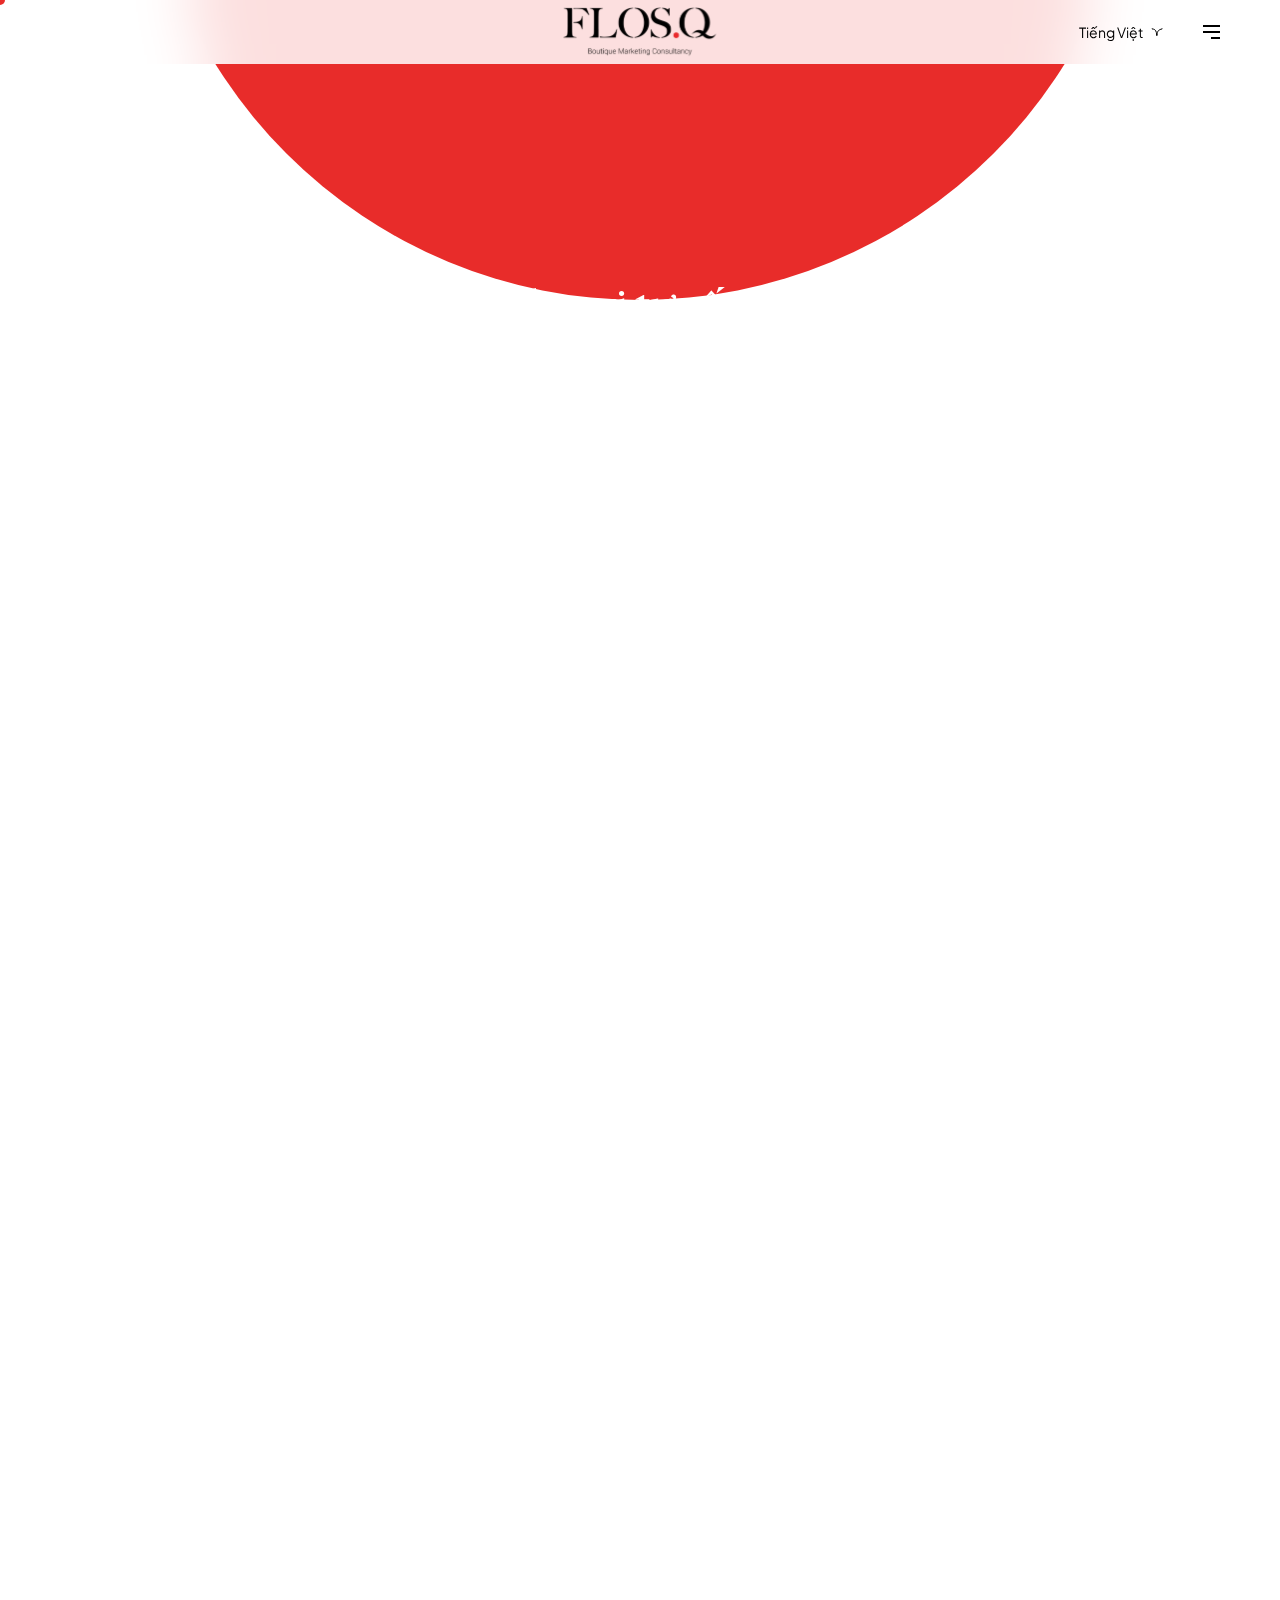
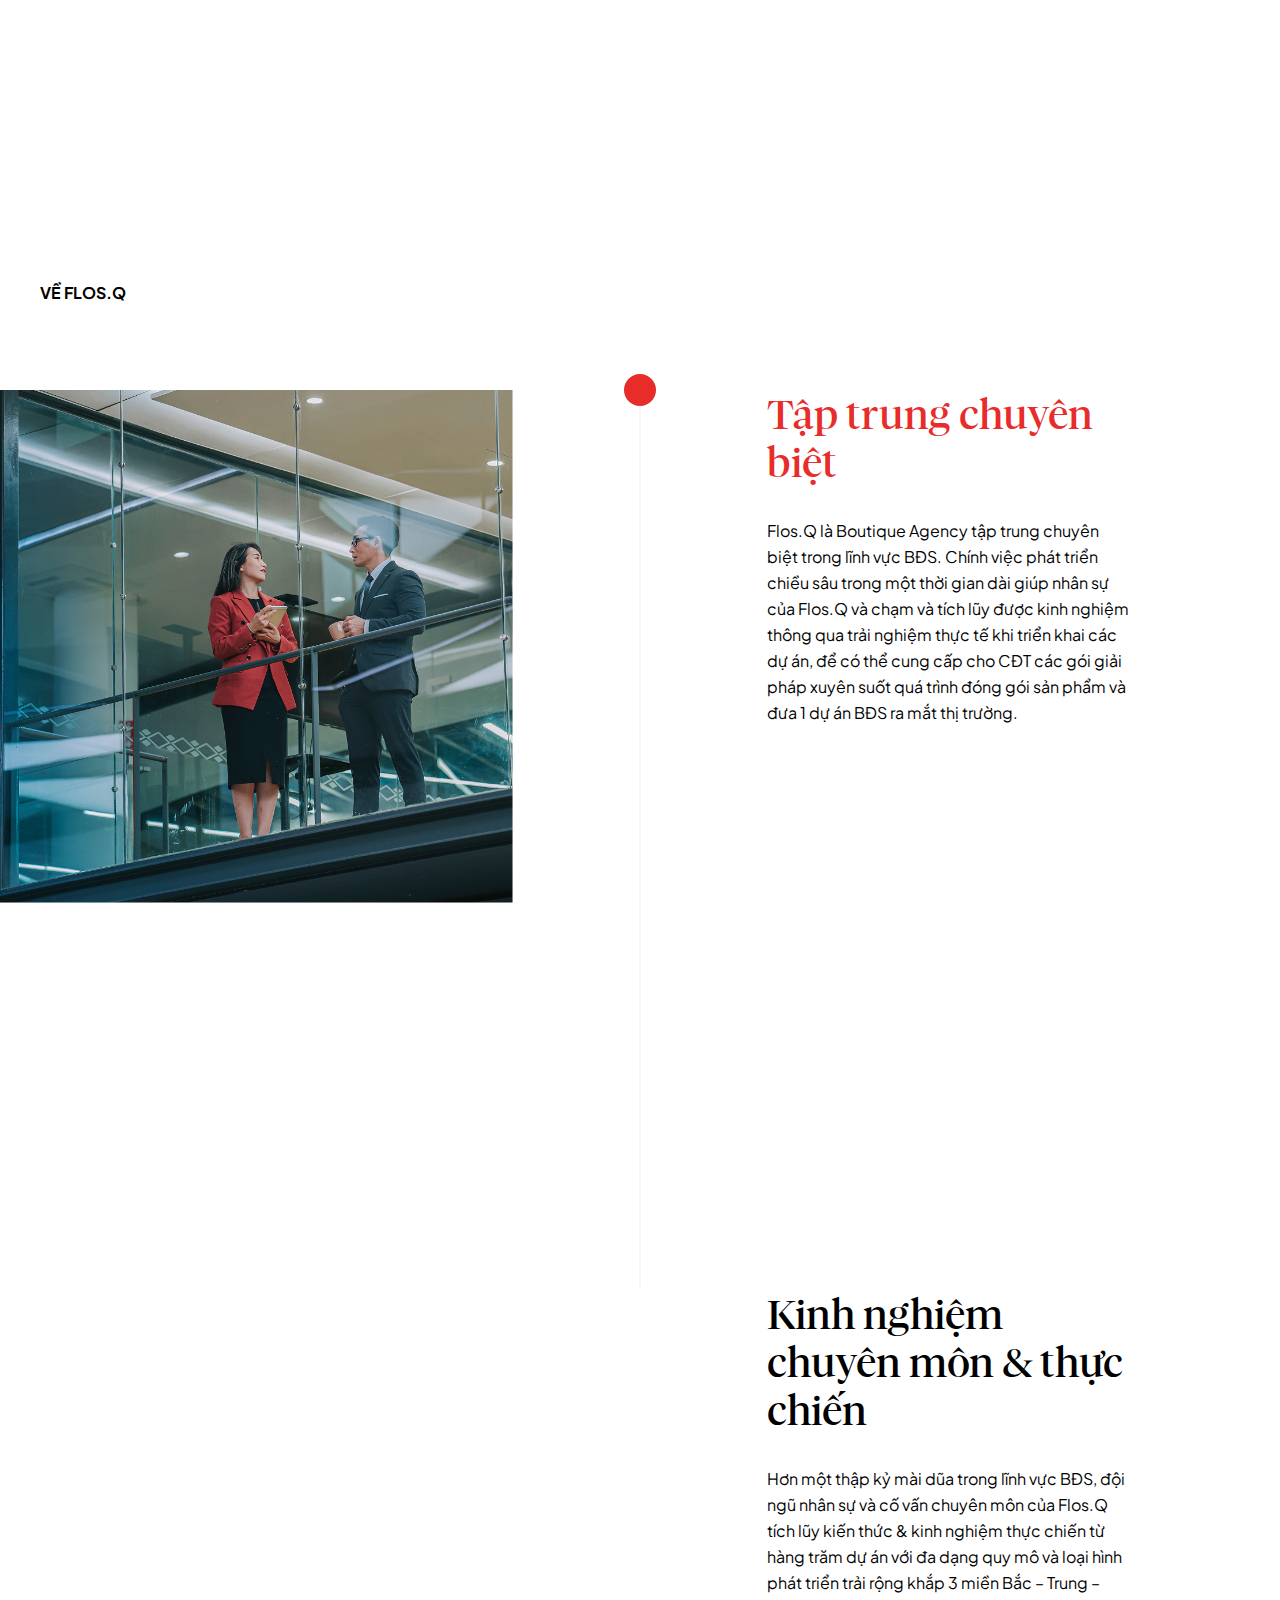
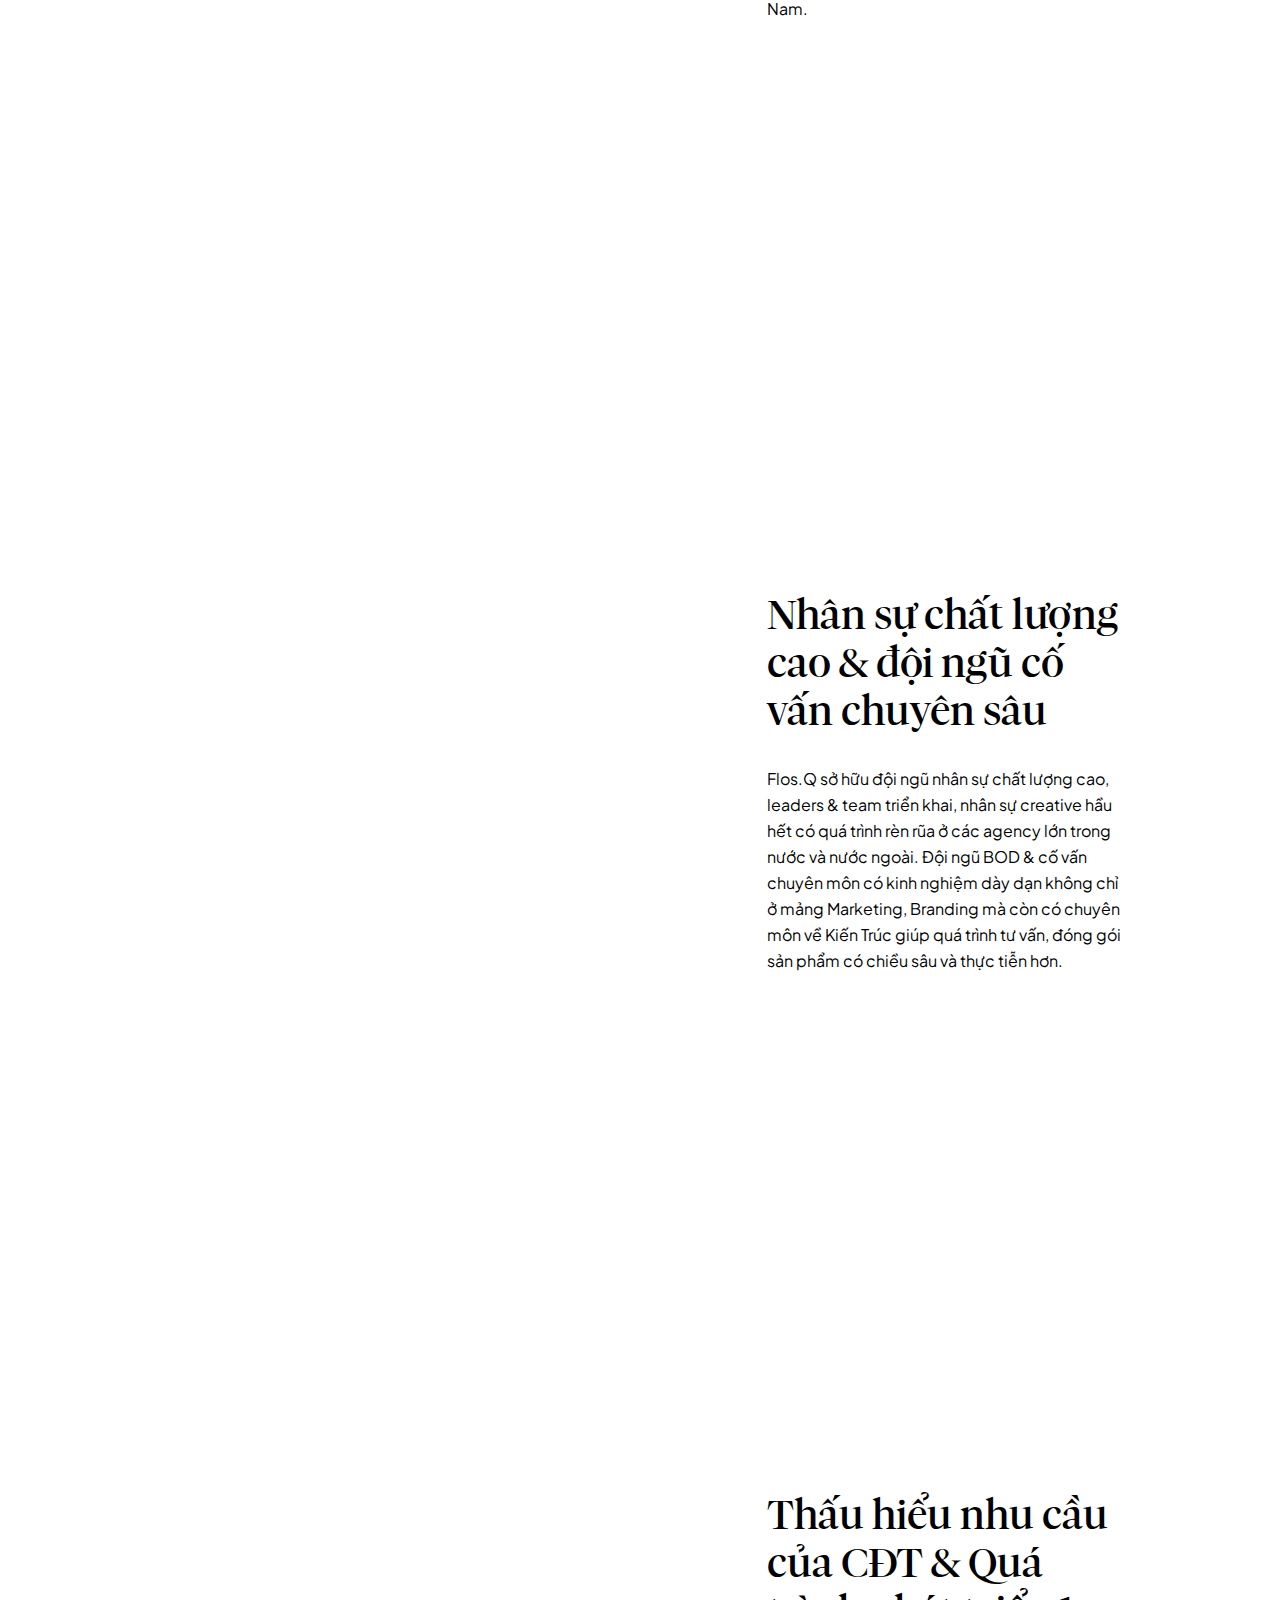
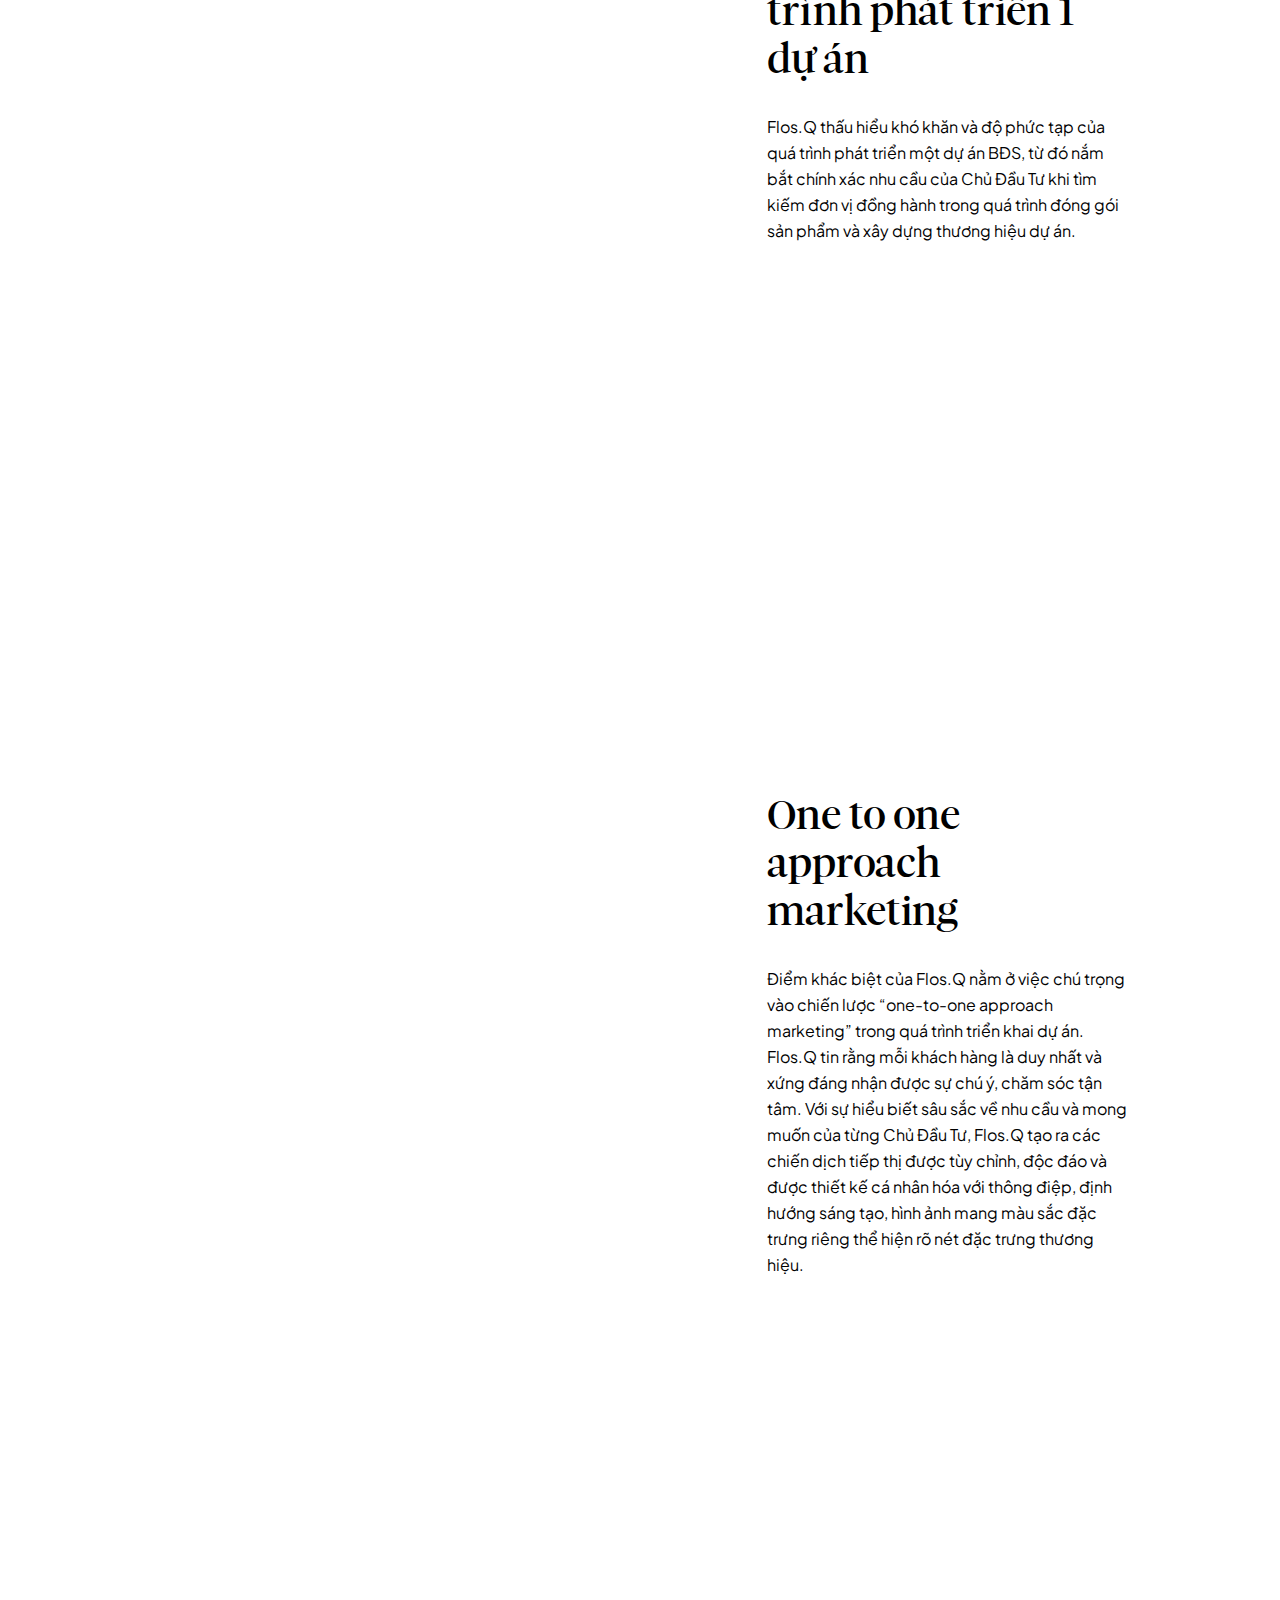
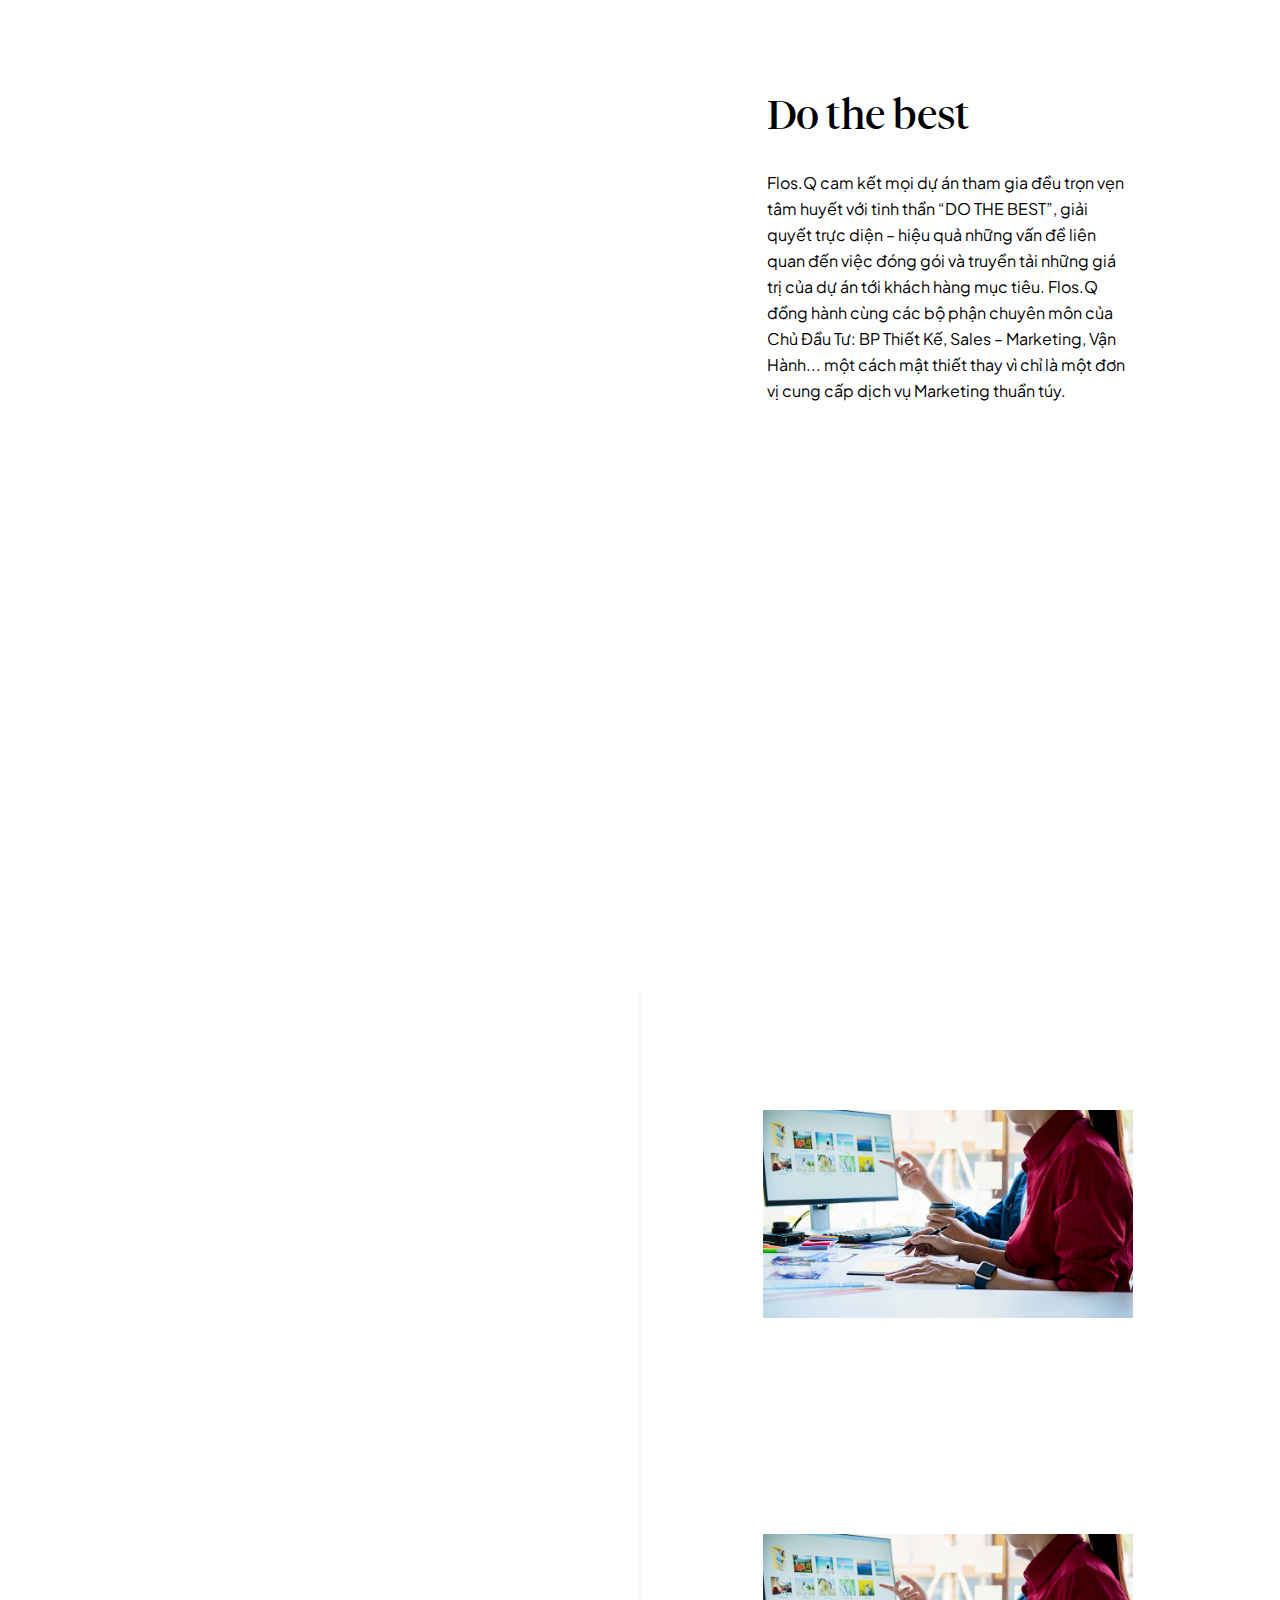
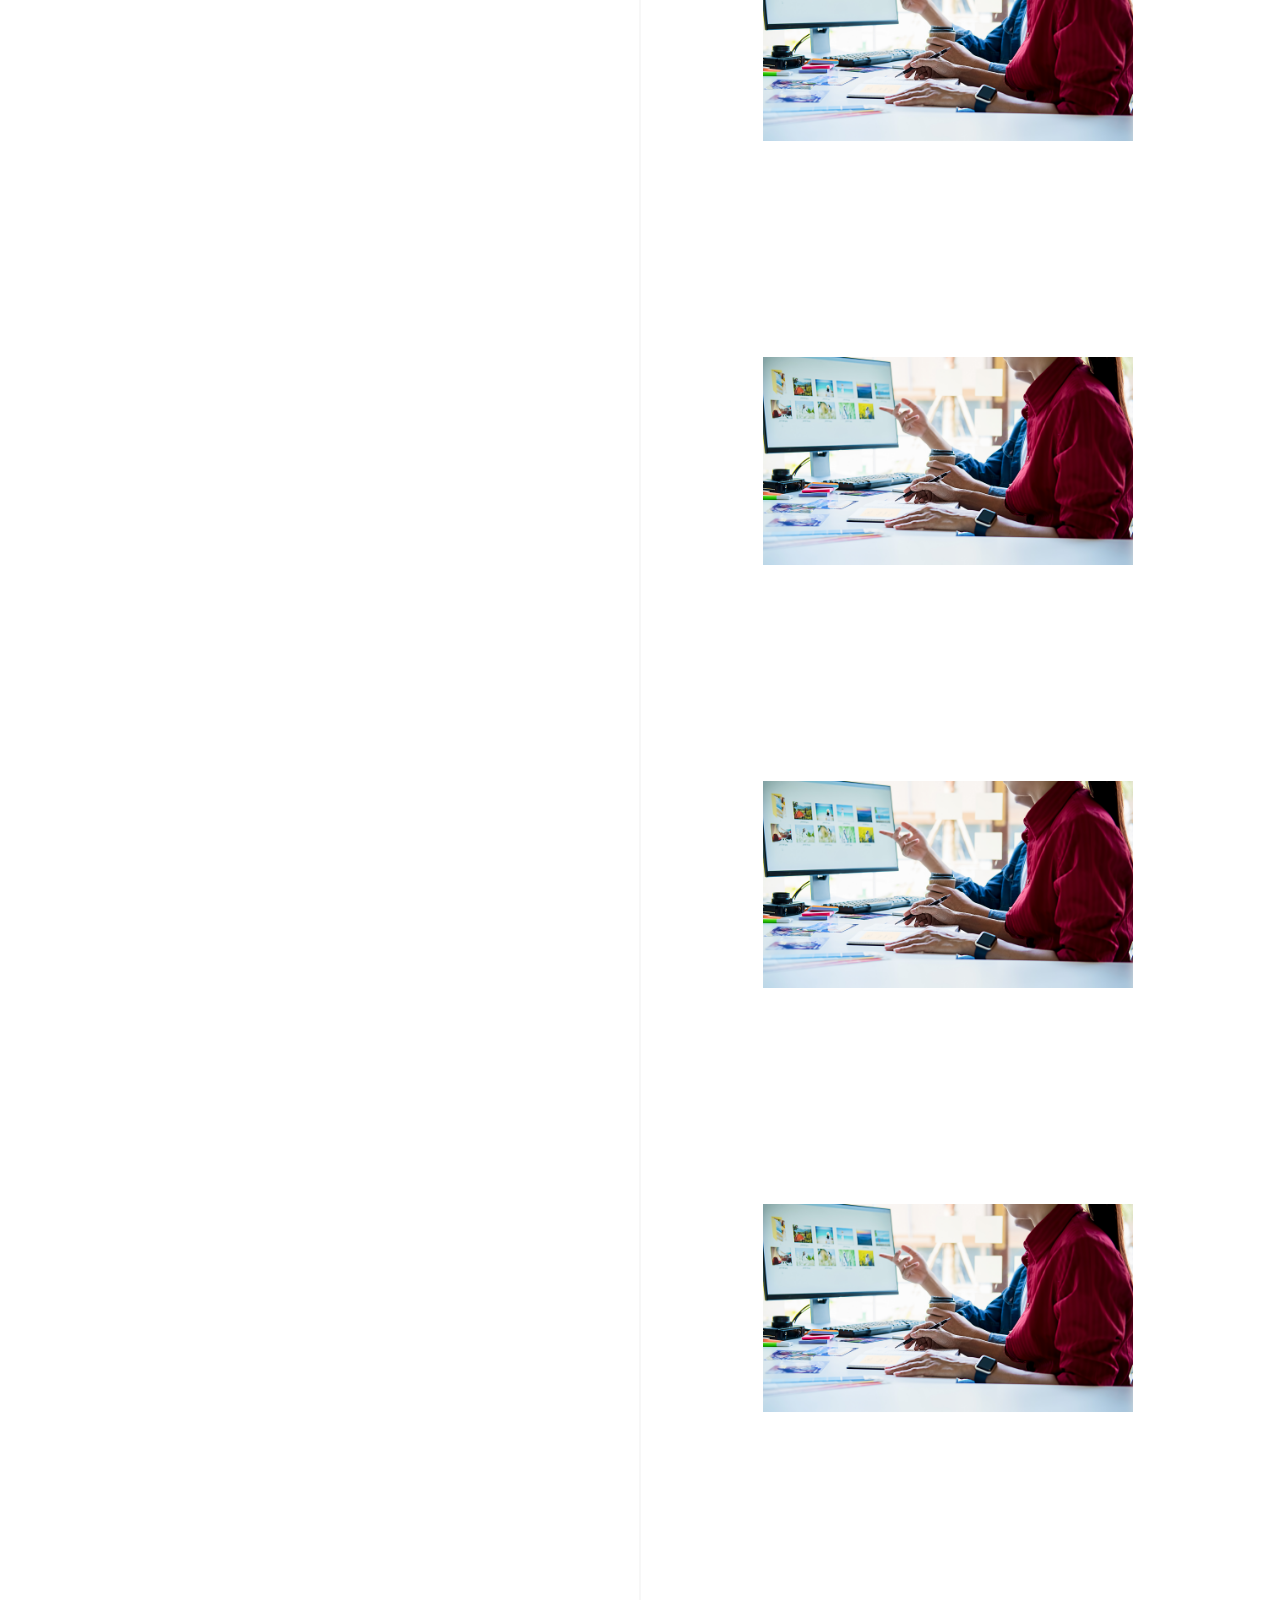
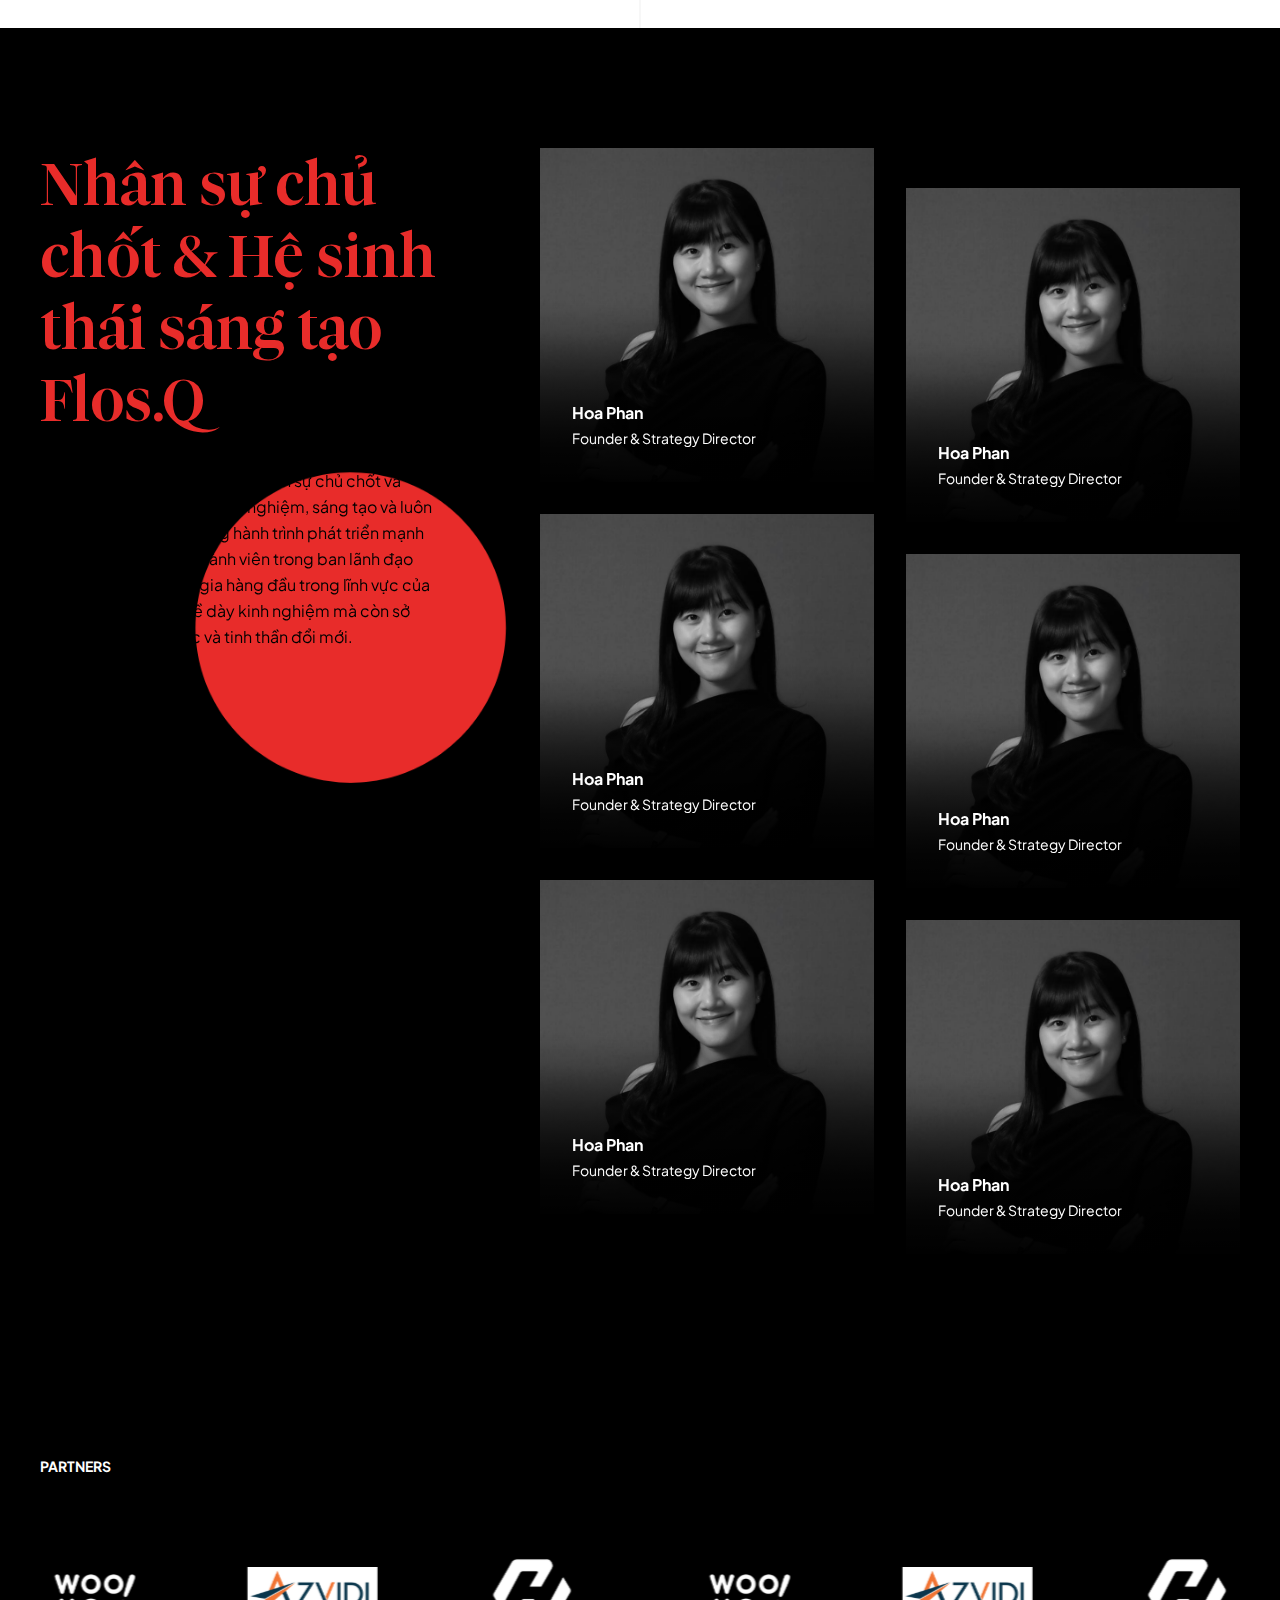
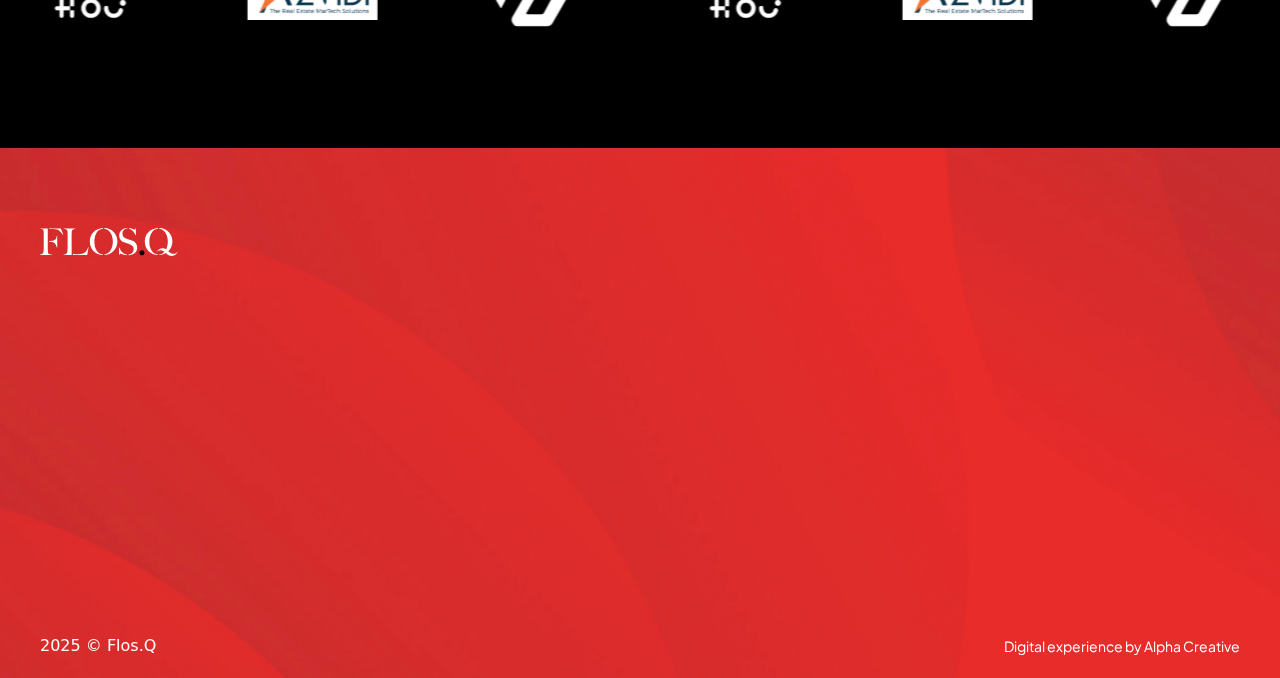
==== commit 8e1a944a: "update ball" ====
--- a/about.html
+++ b/about.html
@@ -76,7 +76,7 @@
                   class="language__head dropdown-custom__btn d-flex align-items-center gap-small justify-content-between"
                 >
                   <div
-                    class="value-select color-black b2-font dropdown-custom__text"
+                    class="value-select color-black b2-regular dropdown-custom__text"
                   >
                     Tiếng Việt
                   </div>
@@ -84,7 +84,7 @@
                 </div>
                 <div class="language__body dropdown-custom__menu">
                   <a
-                    class="dropdown-custom__item language__item color-black b2-font"
+                    class="dropdown-custom__item language__item color-black b2-regular"
                   >
                     English
                   </a>
@@ -111,7 +111,7 @@
                     class="language__head dropdown-custom__btn d-flex align-items-center gap-small justify-content-between"
                   >
                     <div
-                      class="value-select color-white b2-font dropdown-custom__text"
+                      class="value-select color-white b2-regular dropdown-custom__text"
                     >
                       Tiếng Việt
                     </div>
@@ -122,7 +122,7 @@
                   </div>
                   <div class="language__body dropdown-custom__menu">
                     <a
-                      class="dropdown-custom__item language__item color-white b2-font"
+                      class="dropdown-custom__item language__item color-white b2-regular"
                     >
                       English
                     </a>
@@ -555,7 +555,7 @@
       <section class="section-members ver-2 section-projects">
         <div class="container-fluid p-0">
           <div class="members-wrapper row g-0">
-            <div class="members-content col-lg-4">
+            <div class="members-content col-lg-5">
               <!-- <p class="section-tag tag-font mb-0 color-black">DỰ ÁN</p> -->
 
               <h2 class="members-content__title color-primary h1-font">
@@ -575,7 +575,7 @@
               <canvas id="canvas" width="400" height="400"></canvas>
               <!-- <div class="ball-container"></div> -->
             </div>
-            <div class="members-list col-lg-8">
+            <div class="members-list col-lg-7">
               <ul class="members-list__left js-parallax">
                 <li
                   class="item"
@@ -585,15 +585,15 @@
                     <img src="./assets/images/notutilize/member-1.png" alt="" />
                   </div>
                    <div class="item-text">
-                    <h4 class="h3-font color-white">Hoa Phan</h3>
+                    <h4 class="tag-font color-white">Hoa Phan</h3>
                     <div class="desc b2-regular color-white">Founder & Strategy Director</div>
                   </div>
                   </div>
                   <div class="item-content-show d-flex flex-column justify-content-between align-items-start" data-cursor-text="Đóng">
-                    <p class=" b1-regular color-white">Mr Alex Lưu là thành viên Hiệp hội kiến trúc Châu Á với hơn 15 năm kinh nghiệm làm việc tại thị trường Việt Nam, Campuchia, Singapore. Tuyên ngôn Mr Alex trong thiết kế chính là kết nối con người và con người, con người và tự nhiên, tất cả cộng sinh trong một môi trường sống. Mr Alex gây ấn tượng với thị trường Bất động sản qua hàng loạt công trình trong và ngoài nước: Cocobay Đà Nẵng (Naman Retreat Đà Nẵng, Lancaster Eden, Telescope House Vũng Tàu, Saigon River, Dwelling/ Co-Living Space, Biconsi Sale Gallery. Thanh Phu Office, Astral Sales Gallery, Eco Living...)</p>
+                    <p class=" b1-font color-white">Mr Alex Lưu là thành viên Hiệp hội kiến trúc Châu Á với hơn 15 năm kinh nghiệm làm việc tại thị trường Việt Nam, Campuchia, Singapore. Tuyên ngôn Mr Alex trong thiết kế chính là kết nối con người và con người, con người và tự nhiên, tất cả cộng sinh trong một môi trường sống. Mr Alex gây ấn tượng với thị trường Bất động sản qua hàng loạt công trình trong và ngoài nước: Cocobay Đà Nẵng (Naman Retreat Đà Nẵng, Lancaster Eden, Telescope House Vũng Tàu, Saigon River, Dwelling/ Co-Living Space, Biconsi Sale Gallery. Thanh Phu Office, Astral Sales Gallery, Eco Living...)</p>
 
                     <div class="item-text">
-                    <h4 class="h3-font color-white">Hoa Phan</h3>
+                    <h4 class="tag-font color-white">Hoa Phan</h3>
                     <div class="desc b2-regular color-white">Founder & Strategy Director</div>
                   </div>
                   </div>
@@ -606,15 +606,15 @@
                     <img src="./assets/images/notutilize/member-1.png" alt="" />
                   </div>
                    <div class="item-text">
-                    <h4 class="h3-font color-white">Hoa Phan</h3>
+                    <h4 class="tag-font color-white">Hoa Phan</h3>
                     <div class="desc b2-regular color-white">Founder & Strategy Director</div>
                   </div>
                   </div>
                   <div class="item-content-show d-flex flex-column justify-content-between align-items-start" data-cursor-text="Đóng">
-                    <p class=" b1-regular color-white">Mr Alex Lưu là thành viên Hiệp hội kiến trúc Châu Á với hơn 15 năm kinh nghiệm làm việc tại thị trường Việt Nam, Campuchia, Singapore. Tuyên ngôn Mr Alex trong thiết kế chính là kết nối con người và con người, con người và tự nhiên, tất cả cộng sinh trong một môi trường sống. Mr Alex gây ấn tượng với thị trường Bất động sản qua hàng loạt công trình trong và ngoài nước: Cocobay Đà Nẵng (Naman Retreat Đà Nẵng, Lancaster Eden, Telescope House Vũng Tàu, Saigon River, Dwelling/ Co-Living Space, Biconsi Sale Gallery. Thanh Phu Office, Astral Sales Gallery, Eco Living...)</p>
+                    <p class=" b1-font color-white">Mr Alex Lưu là thành viên Hiệp hội kiến trúc Châu Á với hơn 15 năm kinh nghiệm làm việc tại thị trường Việt Nam, Campuchia, Singapore. Tuyên ngôn Mr Alex trong thiết kế chính là kết nối con người và con người, con người và tự nhiên, tất cả cộng sinh trong một môi trường sống. Mr Alex gây ấn tượng với thị trường Bất động sản qua hàng loạt công trình trong và ngoài nước: Cocobay Đà Nẵng (Naman Retreat Đà Nẵng, Lancaster Eden, Telescope House Vũng Tàu, Saigon River, Dwelling/ Co-Living Space, Biconsi Sale Gallery. Thanh Phu Office, Astral Sales Gallery, Eco Living...)</p>
 
                     <div class="item-text">
-                    <h4 class="h3-font color-white">Hoa Phan</h3>
+                    <h4 class="tag-font color-white">Hoa Phan</h3>
                     <div class="desc b2-regular color-white">Founder & Strategy Director</div>
                   </div>
                   </div>
@@ -627,15 +627,15 @@
                     <img src="./assets/images/notutilize/member-1.png" alt="" />
                   </div>
                    <div class="item-text">
-                    <h4 class="h3-font color-white">Hoa Phan</h3>
+                    <h4 class="tag-font color-white">Hoa Phan</h3>
                     <div class="desc b2-regular color-white">Founder & Strategy Director</div>
                   </div>
                   </div>
                   <div class="item-content-show d-flex flex-column justify-content-between align-items-start" data-cursor-text="Đóng">
-                    <p class=" b1-regular color-white">Mr Alex Lưu là thành viên Hiệp hội kiến trúc Châu Á với hơn 15 năm kinh nghiệm làm việc tại thị trường Việt Nam, Campuchia, Singapore. Tuyên ngôn Mr Alex trong thiết kế chính là kết nối con người và con người, con người và tự nhiên, tất cả cộng sinh trong một môi trường sống. Mr Alex gây ấn tượng với thị trường Bất động sản qua hàng loạt công trình trong và ngoài nước: Cocobay Đà Nẵng (Naman Retreat Đà Nẵng, Lancaster Eden, Telescope House Vũng Tàu, Saigon River, Dwelling/ Co-Living Space, Biconsi Sale Gallery. Thanh Phu Office, Astral Sales Gallery, Eco Living...)</p>
+                    <p class=" b1-font color-white">Mr Alex Lưu là thành viên Hiệp hội kiến trúc Châu Á với hơn 15 năm kinh nghiệm làm việc tại thị trường Việt Nam, Campuchia, Singapore. Tuyên ngôn Mr Alex trong thiết kế chính là kết nối con người và con người, con người và tự nhiên, tất cả cộng sinh trong một môi trường sống. Mr Alex gây ấn tượng với thị trường Bất động sản qua hàng loạt công trình trong và ngoài nước: Cocobay Đà Nẵng (Naman Retreat Đà Nẵng, Lancaster Eden, Telescope House Vũng Tàu, Saigon River, Dwelling/ Co-Living Space, Biconsi Sale Gallery. Thanh Phu Office, Astral Sales Gallery, Eco Living...)</p>
 
                     <div class="item-text">
-                    <h4 class="h3-font color-white">Hoa Phan</h3>
+                    <h4 class="tag-font color-white">Hoa Phan</h3>
                     <div class="desc b2-regular color-white">Founder & Strategy Director</div>
                   </div>
                   </div>
@@ -650,15 +650,15 @@
                     <img src="./assets/images/notutilize/member-1.png" alt="" />
                   </div>
                    <div class="item-text">
-                    <h4 class="h3-font color-white">Hoa Phan</h3>
+                    <h4 class="tag-font color-white">Hoa Phan</h3>
                     <div class="desc b2-regular color-white">Founder & Strategy Director</div>
                   </div>
                   </div>
                   <div class="item-content-show d-flex flex-column justify-content-between align-items-start" data-cursor-text="Đóng">
-                    <p class=" b1-regular color-white">Mr Alex Lưu là thành viên Hiệp hội kiến trúc Châu Á với hơn 15 năm kinh nghiệm làm việc tại thị trường Việt Nam, Campuchia, Singapore. Tuyên ngôn Mr Alex trong thiết kế chính là kết nối con người và con người, con người và tự nhiên, tất cả cộng sinh trong một môi trường sống. Mr Alex gây ấn tượng với thị trường Bất động sản qua hàng loạt công trình trong và ngoài nước: Cocobay Đà Nẵng (Naman Retreat Đà Nẵng, Lancaster Eden, Telescope House Vũng Tàu, Saigon River, Dwelling/ Co-Living Space, Biconsi Sale Gallery. Thanh Phu Office, Astral Sales Gallery, Eco Living...)</p>
+                    <p class=" b1-font color-white">Mr Alex Lưu là thành viên Hiệp hội kiến trúc Châu Á với hơn 15 năm kinh nghiệm làm việc tại thị trường Việt Nam, Campuchia, Singapore. Tuyên ngôn Mr Alex trong thiết kế chính là kết nối con người và con người, con người và tự nhiên, tất cả cộng sinh trong một môi trường sống. Mr Alex gây ấn tượng với thị trường Bất động sản qua hàng loạt công trình trong và ngoài nước: Cocobay Đà Nẵng (Naman Retreat Đà Nẵng, Lancaster Eden, Telescope House Vũng Tàu, Saigon River, Dwelling/ Co-Living Space, Biconsi Sale Gallery. Thanh Phu Office, Astral Sales Gallery, Eco Living...)</p>
 
                     <div class="item-text">
-                    <h4 class="h3-font color-white">Hoa Phan</h3>
+                    <h4 class="tag-font color-white">Hoa Phan</h3>
                     <div class="desc b2-regular color-white">Founder & Strategy Director</div>
                   </div>
                   </div>
@@ -671,15 +671,15 @@
                     <img src="./assets/images/notutilize/member-1.png" alt="" />
                   </div>
                    <div class="item-text">
-                    <h4 class="h3-font color-white">Hoa Phan</h3>
+                    <h4 class="tag-font color-white">Hoa Phan</h3>
                     <div class="desc b2-regular color-white">Founder & Strategy Director</div>
                   </div>
                   </div>
                   <div class="item-content-show d-flex flex-column justify-content-between align-items-start" data-cursor-text="Đóng">
-                    <p class=" b1-regular color-white">Mr Alex Lưu là thành viên Hiệp hội kiến trúc Châu Á với hơn 15 năm kinh nghiệm làm việc tại thị trường Việt Nam, Campuchia, Singapore. Tuyên ngôn Mr Alex trong thiết kế chính là kết nối con người và con người, con người và tự nhiên, tất cả cộng sinh trong một môi trường sống. Mr Alex gây ấn tượng với thị trường Bất động sản qua hàng loạt công trình trong và ngoài nước: Cocobay Đà Nẵng (Naman Retreat Đà Nẵng, Lancaster Eden, Telescope House Vũng Tàu, Saigon River, Dwelling/ Co-Living Space, Biconsi Sale Gallery. Thanh Phu Office, Astral Sales Gallery, Eco Living...)</p>
+                    <p class=" b1-font color-white">Mr Alex Lưu là thành viên Hiệp hội kiến trúc Châu Á với hơn 15 năm kinh nghiệm làm việc tại thị trường Việt Nam, Campuchia, Singapore. Tuyên ngôn Mr Alex trong thiết kế chính là kết nối con người và con người, con người và tự nhiên, tất cả cộng sinh trong một môi trường sống. Mr Alex gây ấn tượng với thị trường Bất động sản qua hàng loạt công trình trong và ngoài nước: Cocobay Đà Nẵng (Naman Retreat Đà Nẵng, Lancaster Eden, Telescope House Vũng Tàu, Saigon River, Dwelling/ Co-Living Space, Biconsi Sale Gallery. Thanh Phu Office, Astral Sales Gallery, Eco Living...)</p>
 
                     <div class="item-text">
-                    <h4 class="h3-font color-white">Hoa Phan</h3>
+                    <h4 class="tag-font color-white">Hoa Phan</h3>
                     <div class="desc b2-regular color-white">Founder & Strategy Director</div>
                   </div>
                   </div>
@@ -692,15 +692,15 @@
                     <img src="./assets/images/notutilize/member-1.png" alt="" />
                   </div>
                    <div class="item-text">
-                    <h4 class="h3-font color-white">Hoa Phan</h3>
+                    <h4 class="tag-font color-white">Hoa Phan</h3>
                     <div class="desc b2-regular color-white">Founder & Strategy Director</div>
                   </div>
                   </div>
                   <div class="item-content-show d-flex flex-column justify-content-between align-items-start" data-cursor-text="Đóng">
-                    <p class=" b1-regular color-white">Mr Alex Lưu là thành viên Hiệp hội kiến trúc Châu Á với hơn 15 năm kinh nghiệm làm việc tại thị trường Việt Nam, Campuchia, Singapore. Tuyên ngôn Mr Alex trong thiết kế chính là kết nối con người và con người, con người và tự nhiên, tất cả cộng sinh trong một môi trường sống. Mr Alex gây ấn tượng với thị trường Bất động sản qua hàng loạt công trình trong và ngoài nước: Cocobay Đà Nẵng (Naman Retreat Đà Nẵng, Lancaster Eden, Telescope House Vũng Tàu, Saigon River, Dwelling/ Co-Living Space, Biconsi Sale Gallery. Thanh Phu Office, Astral Sales Gallery, Eco Living...)</p>
+                    <p class=" b1-font color-white">Mr Alex Lưu là thành viên Hiệp hội kiến trúc Châu Á với hơn 15 năm kinh nghiệm làm việc tại thị trường Việt Nam, Campuchia, Singapore. Tuyên ngôn Mr Alex trong thiết kế chính là kết nối con người và con người, con người và tự nhiên, tất cả cộng sinh trong một môi trường sống. Mr Alex gây ấn tượng với thị trường Bất động sản qua hàng loạt công trình trong và ngoài nước: Cocobay Đà Nẵng (Naman Retreat Đà Nẵng, Lancaster Eden, Telescope House Vũng Tàu, Saigon River, Dwelling/ Co-Living Space, Biconsi Sale Gallery. Thanh Phu Office, Astral Sales Gallery, Eco Living...)</p>
 
                     <div class="item-text">
-                    <h4 class="h3-font color-white">Hoa Phan</h3>
+                    <h4 class="tag-font color-white">Hoa Phan</h3>
                     <div class="desc b2-regular color-white">Founder & Strategy Director</div>
                   </div>
                   </div>
@@ -846,7 +846,7 @@
           </div>
           <div class="footer-bottom">
             <p class="copyright">2025 © Flos.Q</p>
-            <a href="#" class="alpha-link b2-font color-white a-line"
+            <a href="#" class="alpha-link b2-regular color-white a-line"
               >Digital experience by Alpha Creative</a
             >
           </div>
--- a/assets/styles/style.css
+++ b/assets/styles/style.css
@@ -47,6 +47,13 @@
   font-family: var(--font-body);
   font-size: 14px;
   line-height: 18px;
+  font-weight: 400;
+}
+
+.b2-regular {
+  font-family: var(--font-body);
+  font-size: 14px;
+  line-height: 24px;
   font-weight: 400;
 }
 
@@ -672,6 +679,10 @@
 section.section-projects .projects-filter .filter-item .sub-menu li:hover, section.section-projects .projects-filter .filter-item .sub-menu li.active {
   color: var(--color-primary);
 }
+section.section-projects.section-members .projects-ball {
+  top: 400px;
+  left: 150px;
+}
 section.section-projects .projects-ball {
   width: 400px;
   height: 400px;
@@ -994,6 +1005,12 @@
   transition-duration: 0.5s;
   transition-delay: 0.6s;
 }
+section.section-members .members-list .item.open .item-content-show .item-text {
+  transform: translateY(0);
+  opacity: 1;
+  transition-duration: 0.5s;
+  transition-delay: 0.6s;
+}
 section.section-members .members-list .item-wrapper {
   overflow: hidden;
   position: relative;
@@ -1057,6 +1074,8 @@
 }
 section.section-members .members-list .item-content-show .item-text {
   position: unset;
+  transform: translateY(20px);
+  opacity: 0;
 }
 section.section-members .members-list .item-title, section.section-members .members-list .item-text {
   position: absolute;
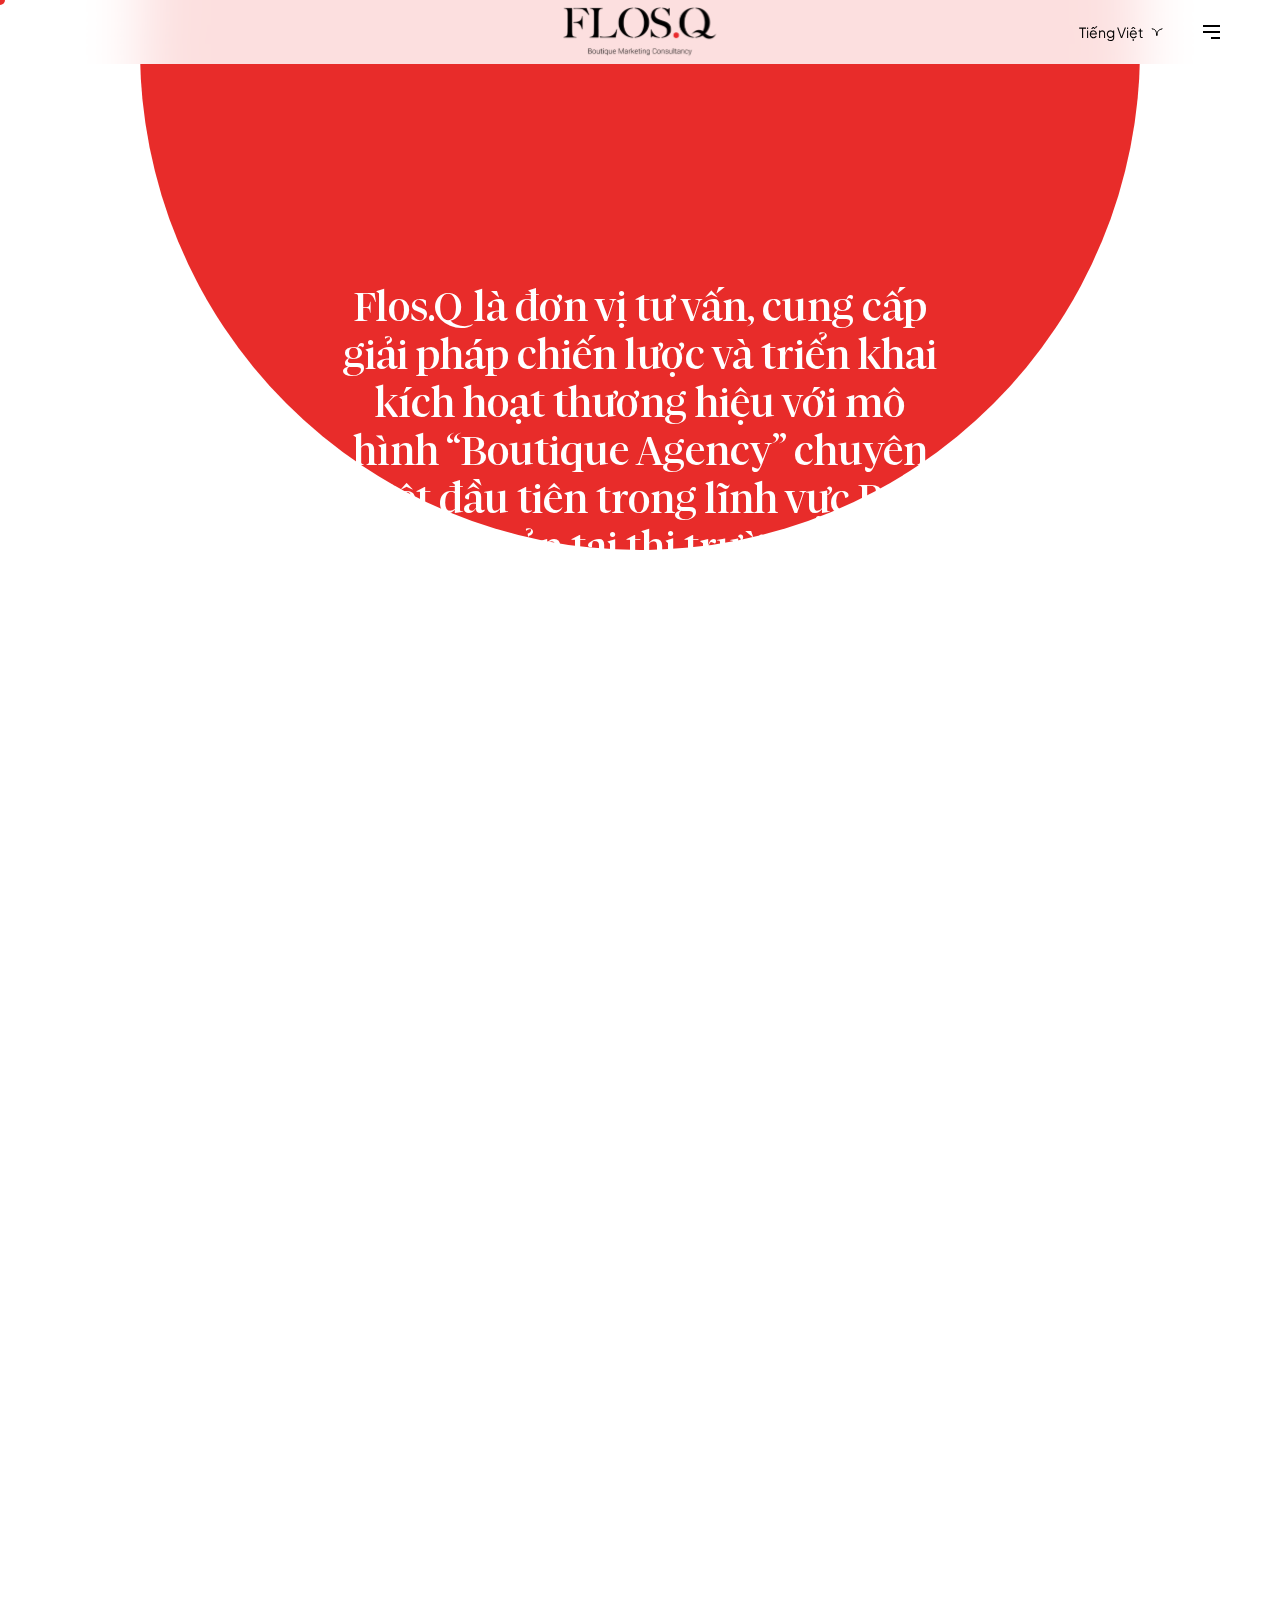
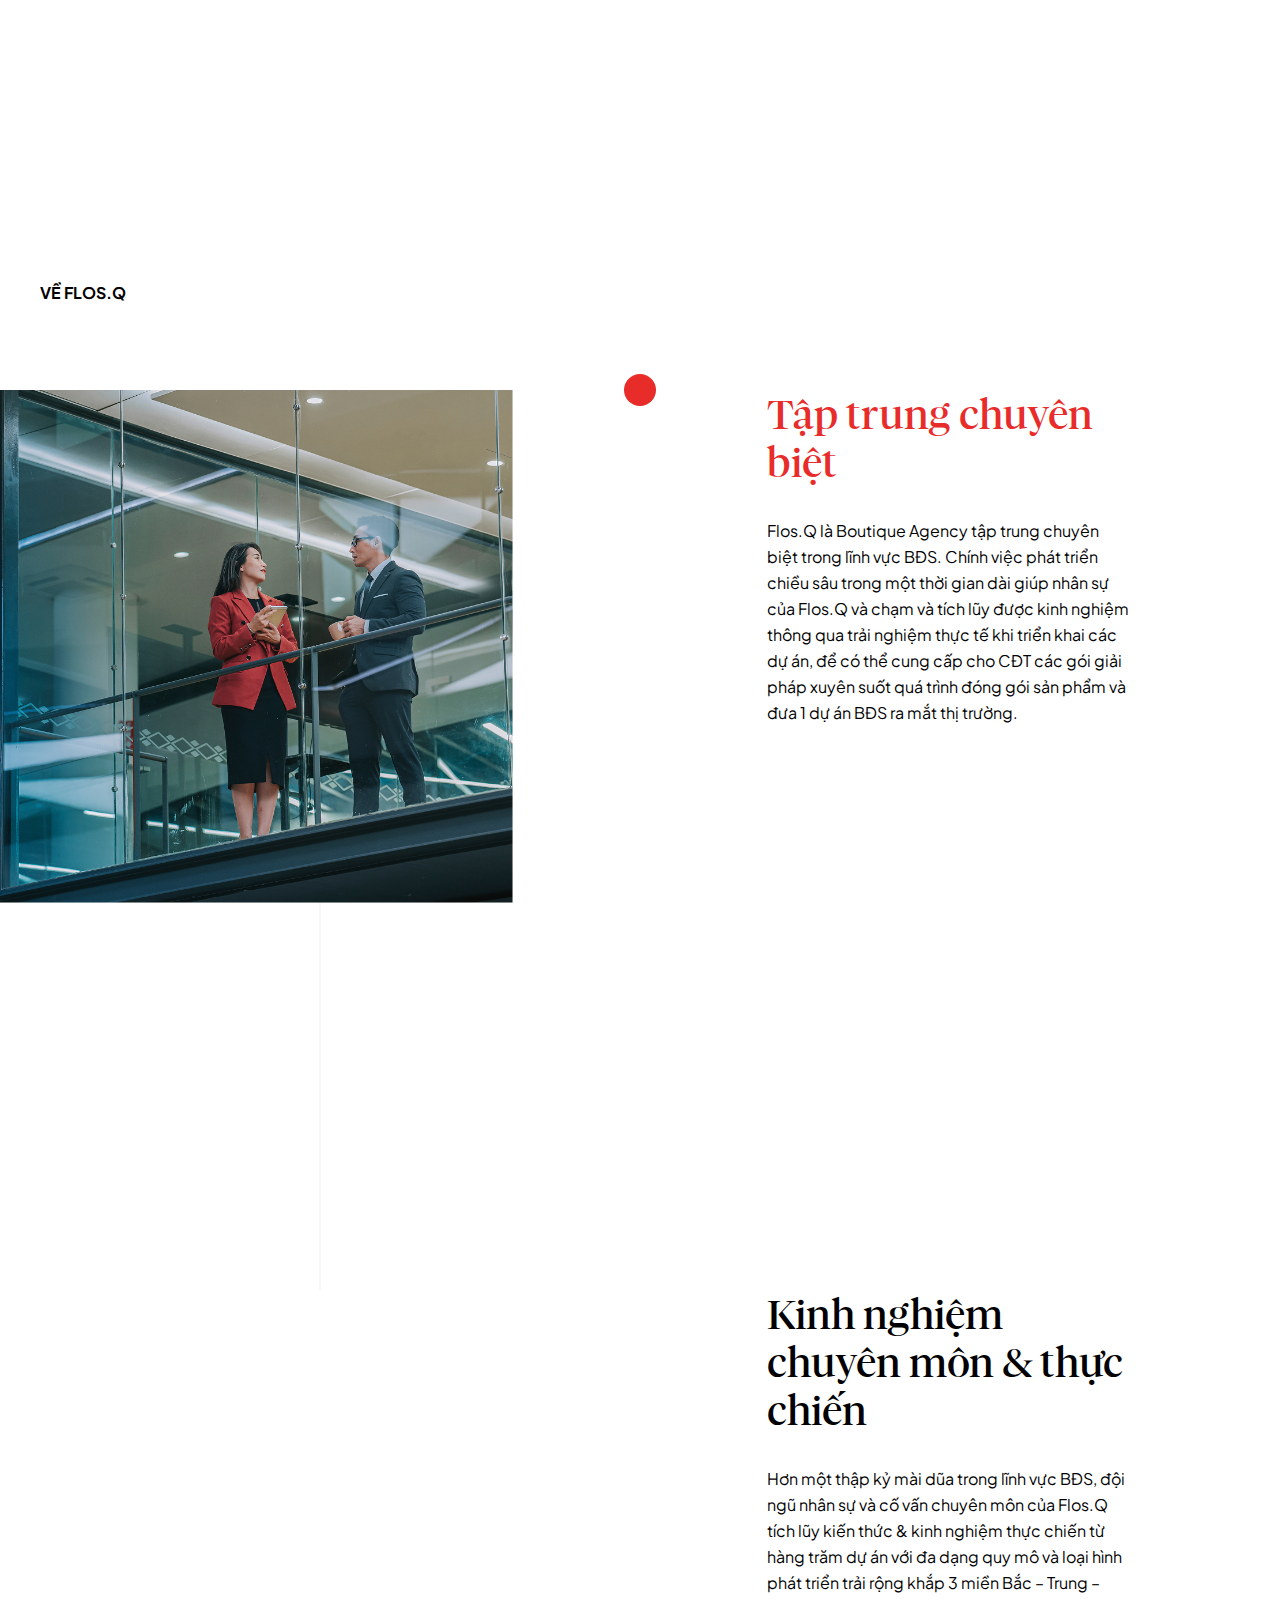
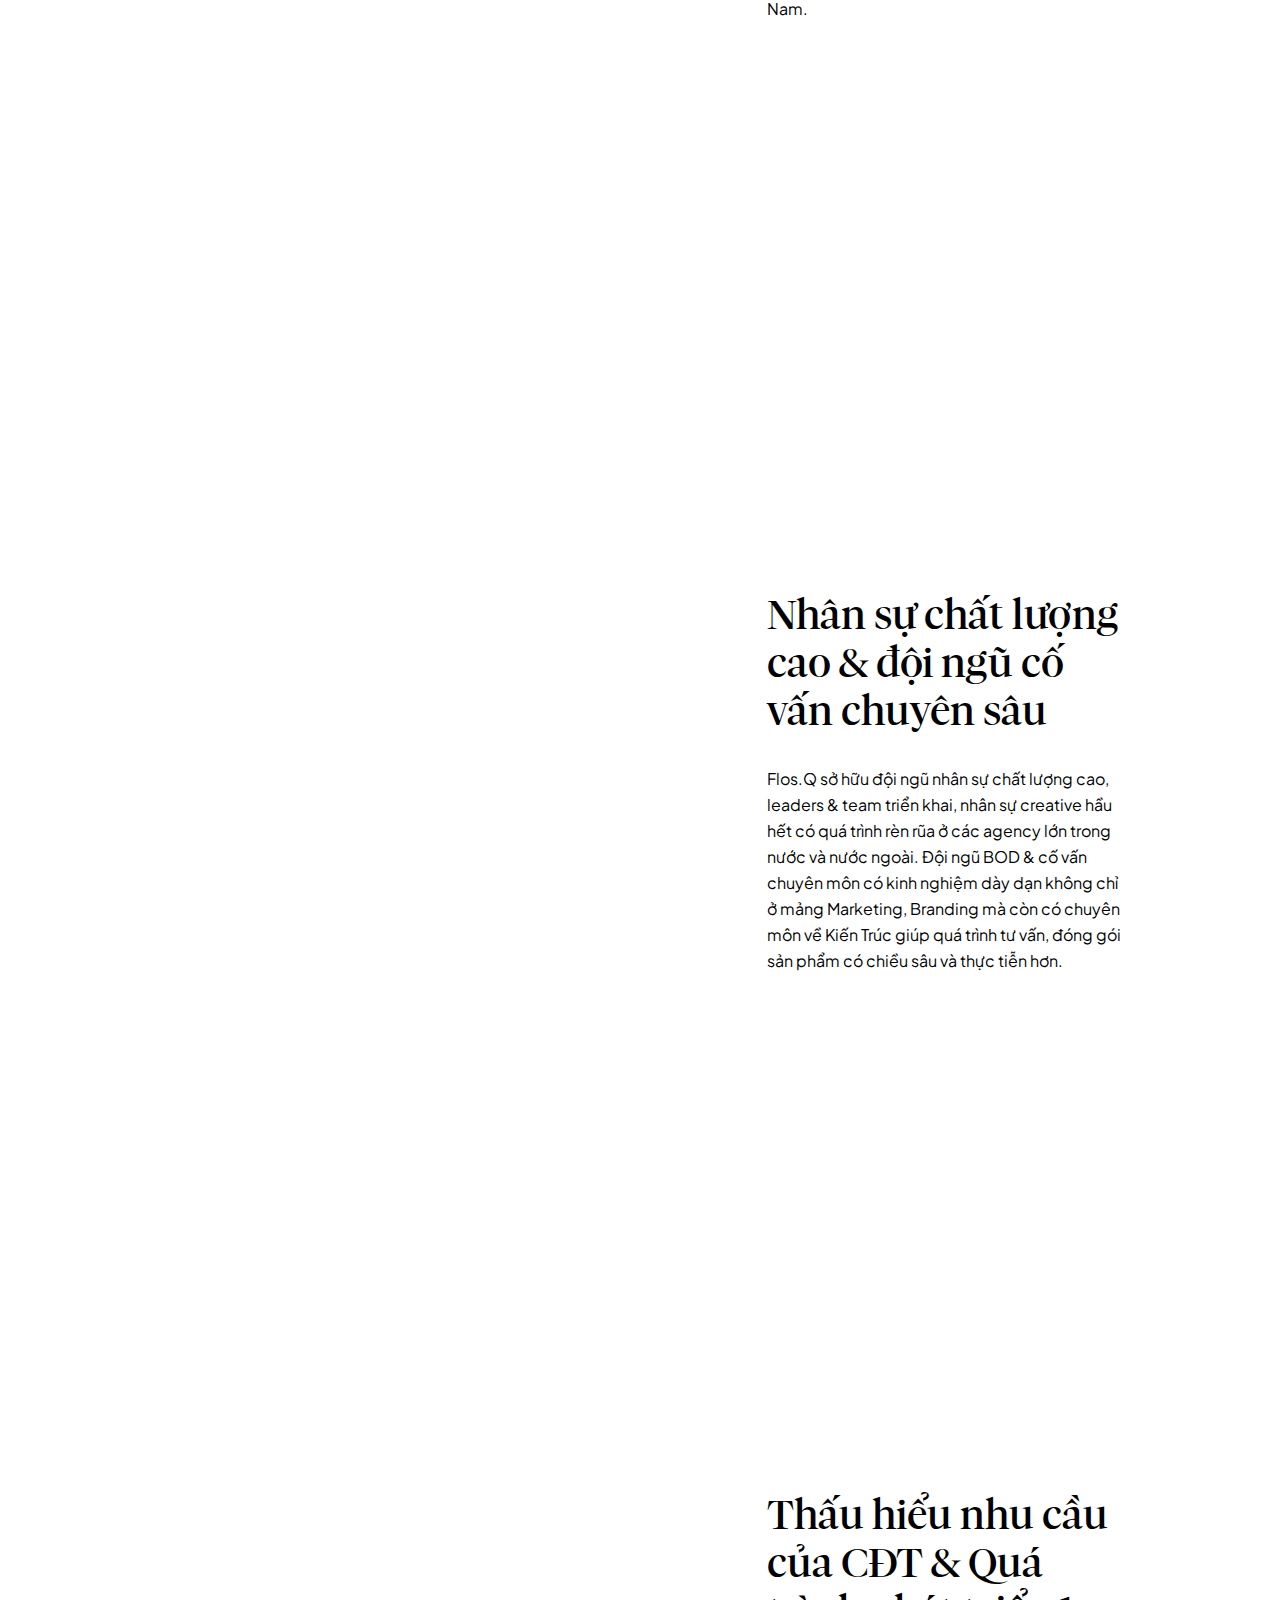
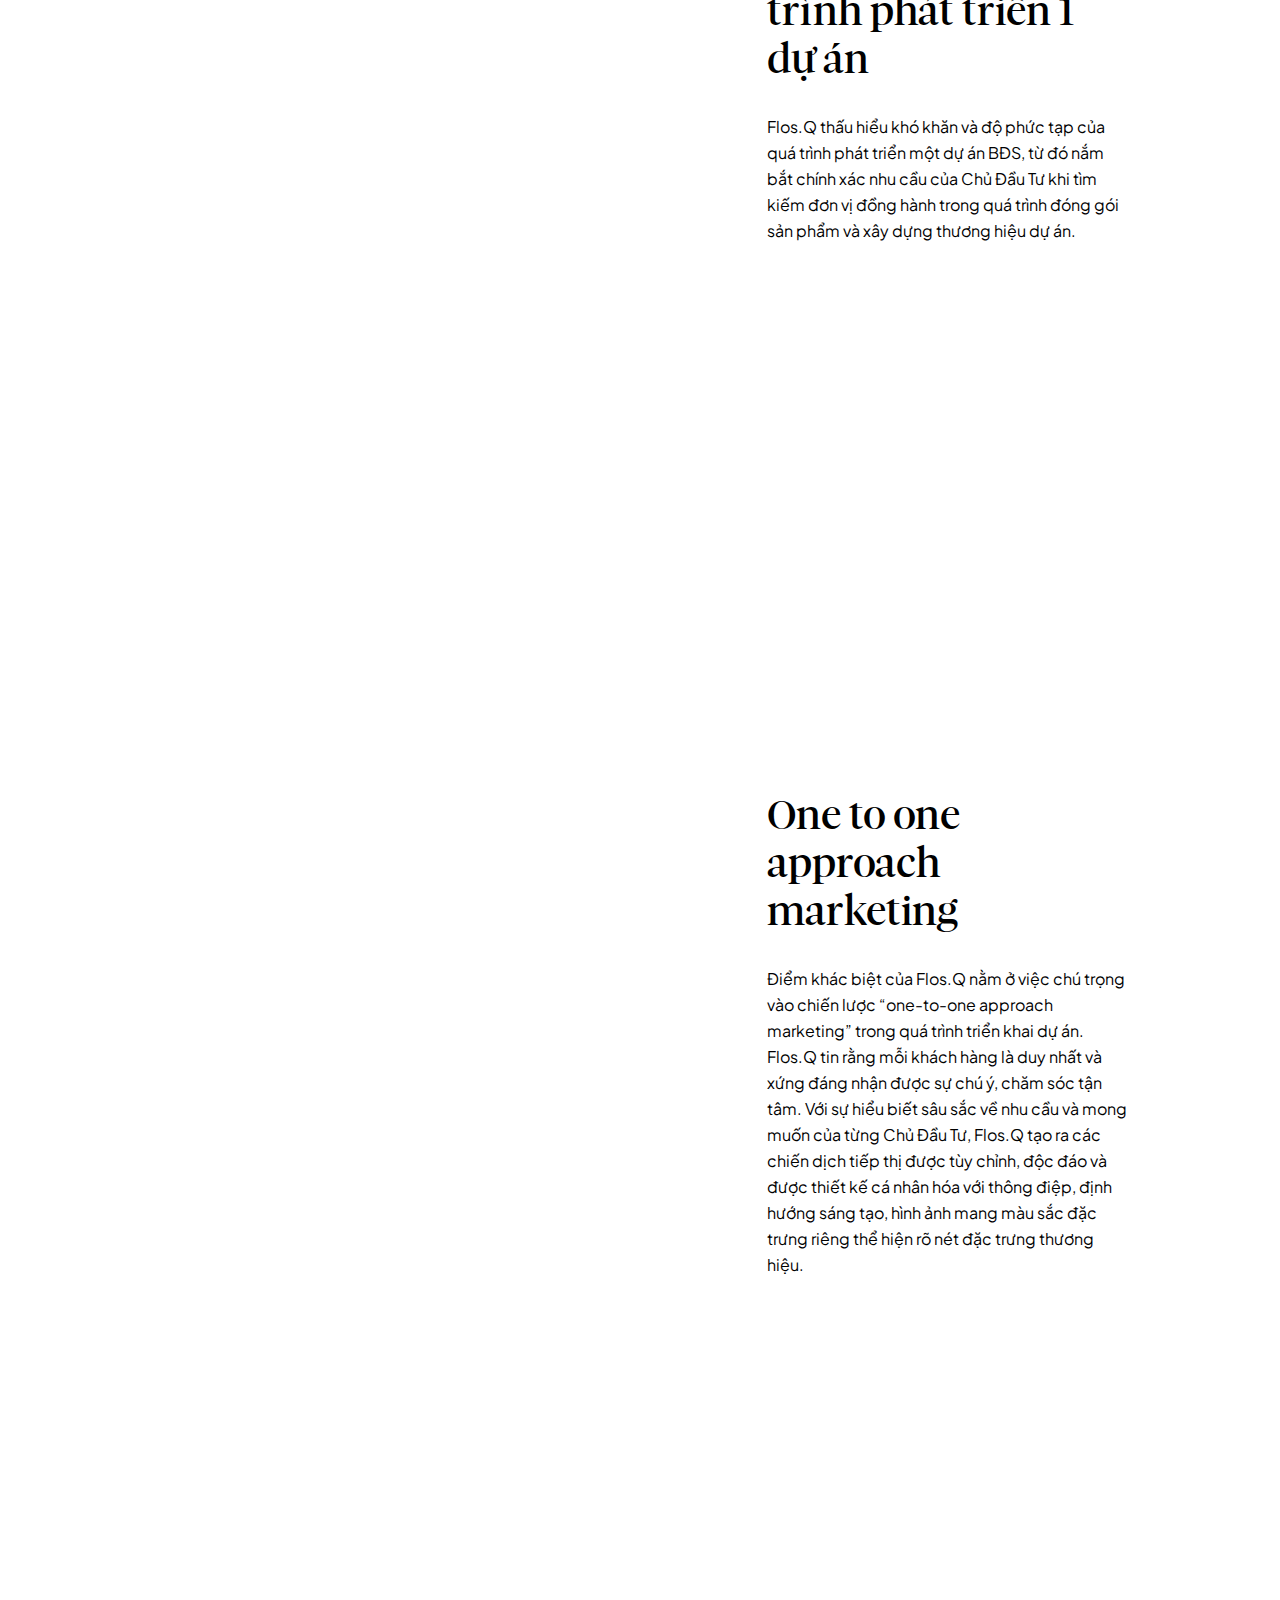
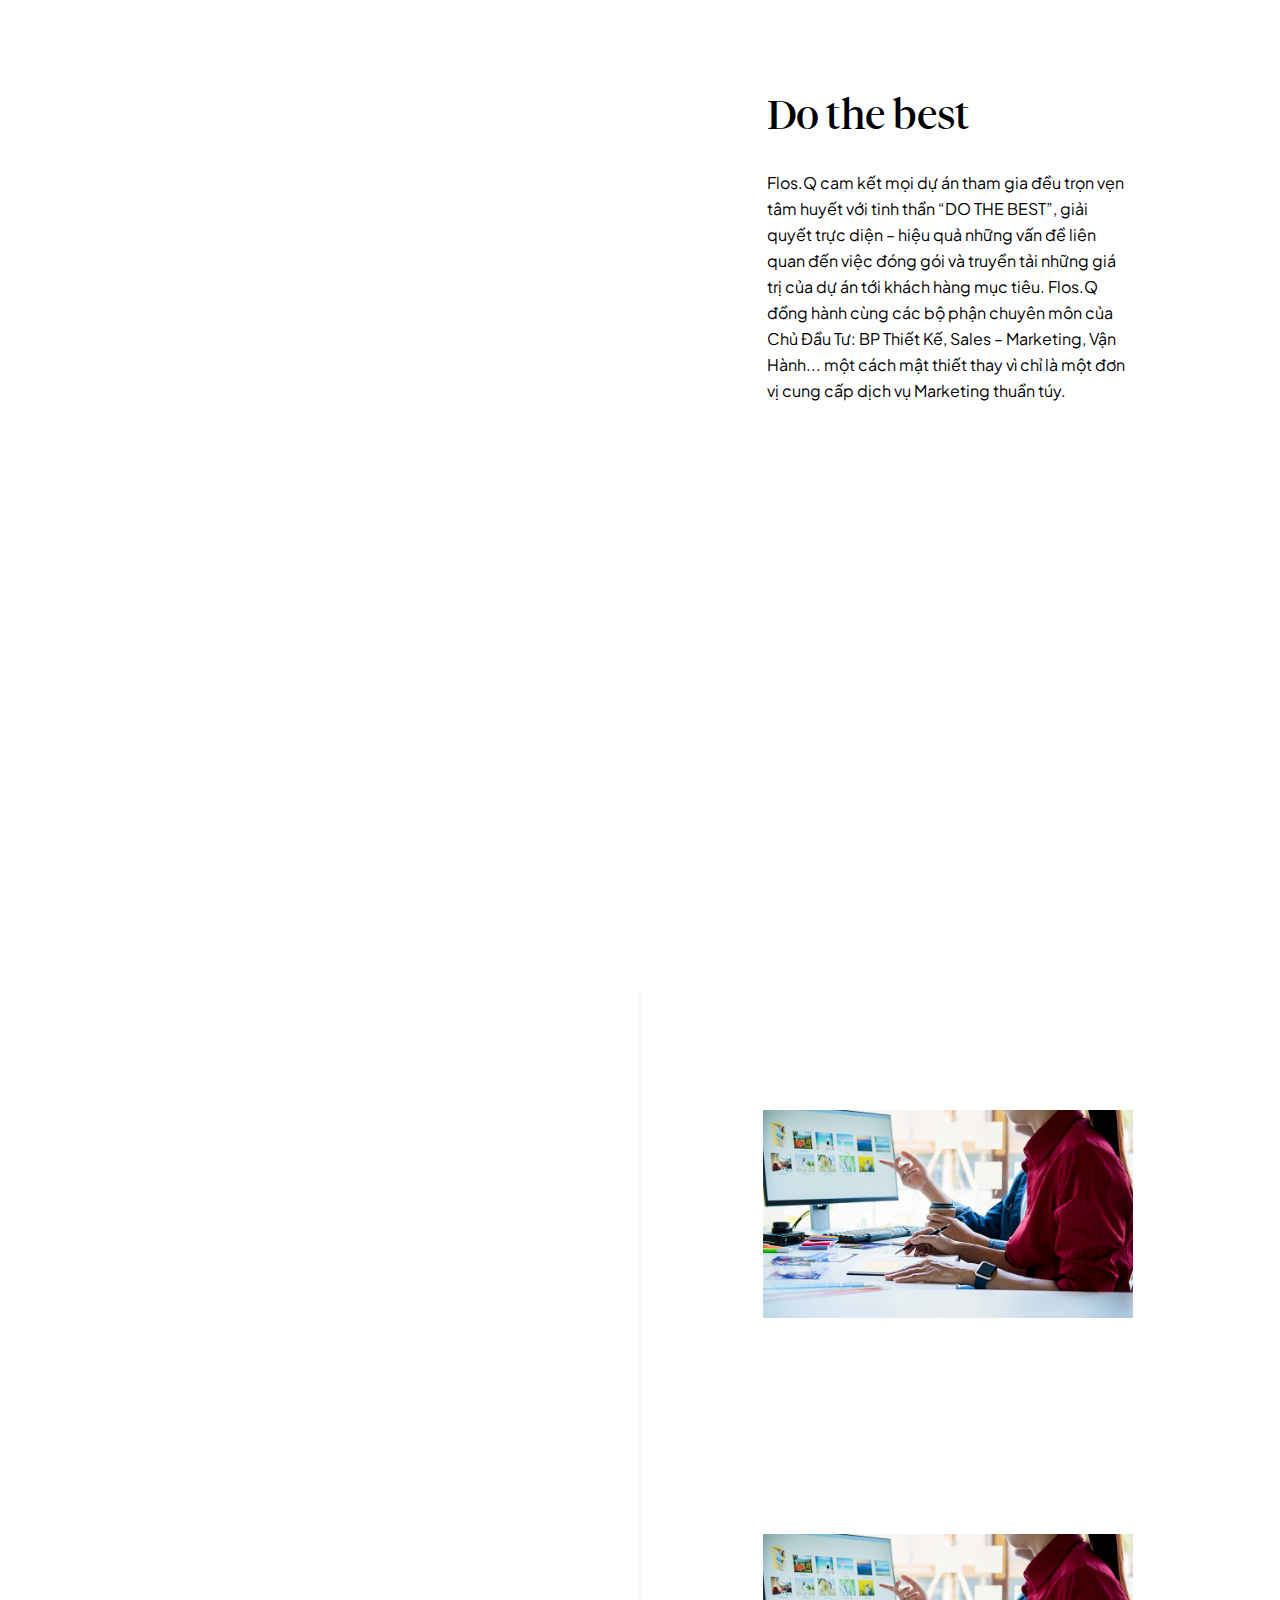
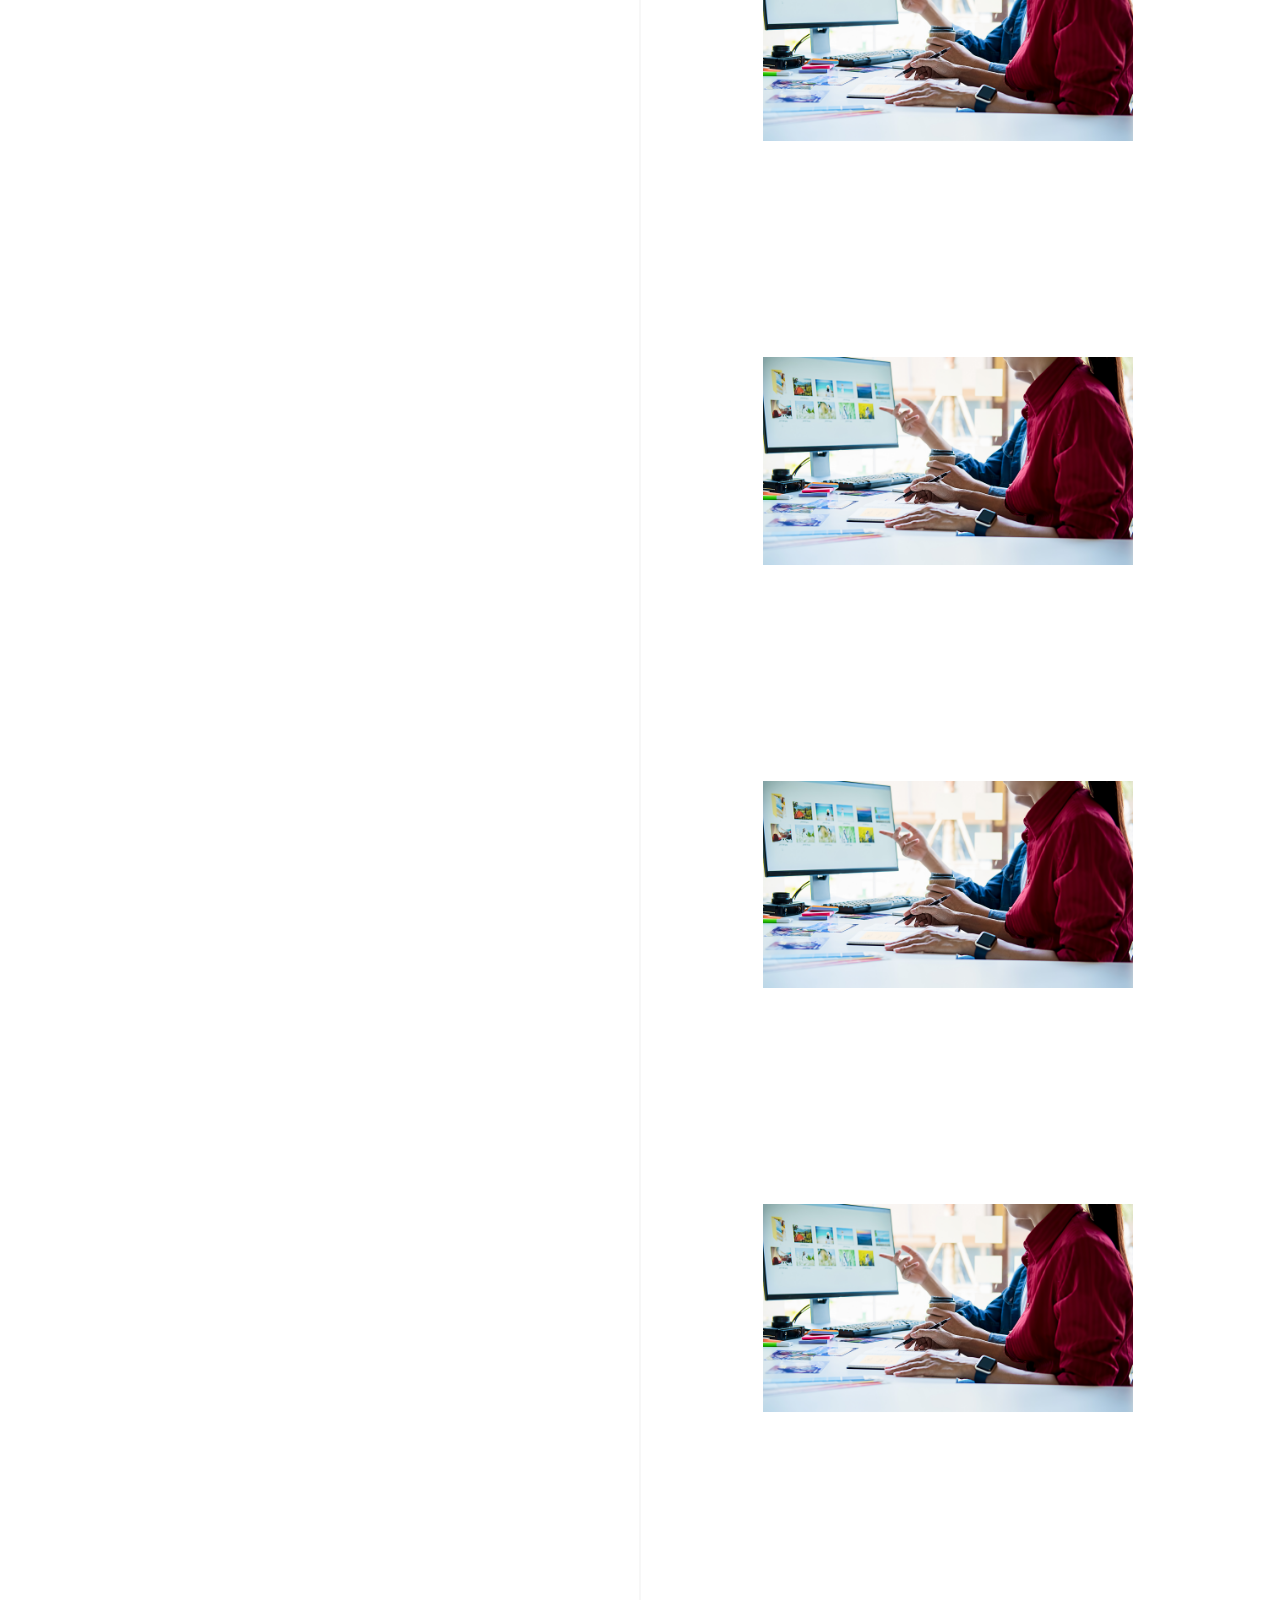
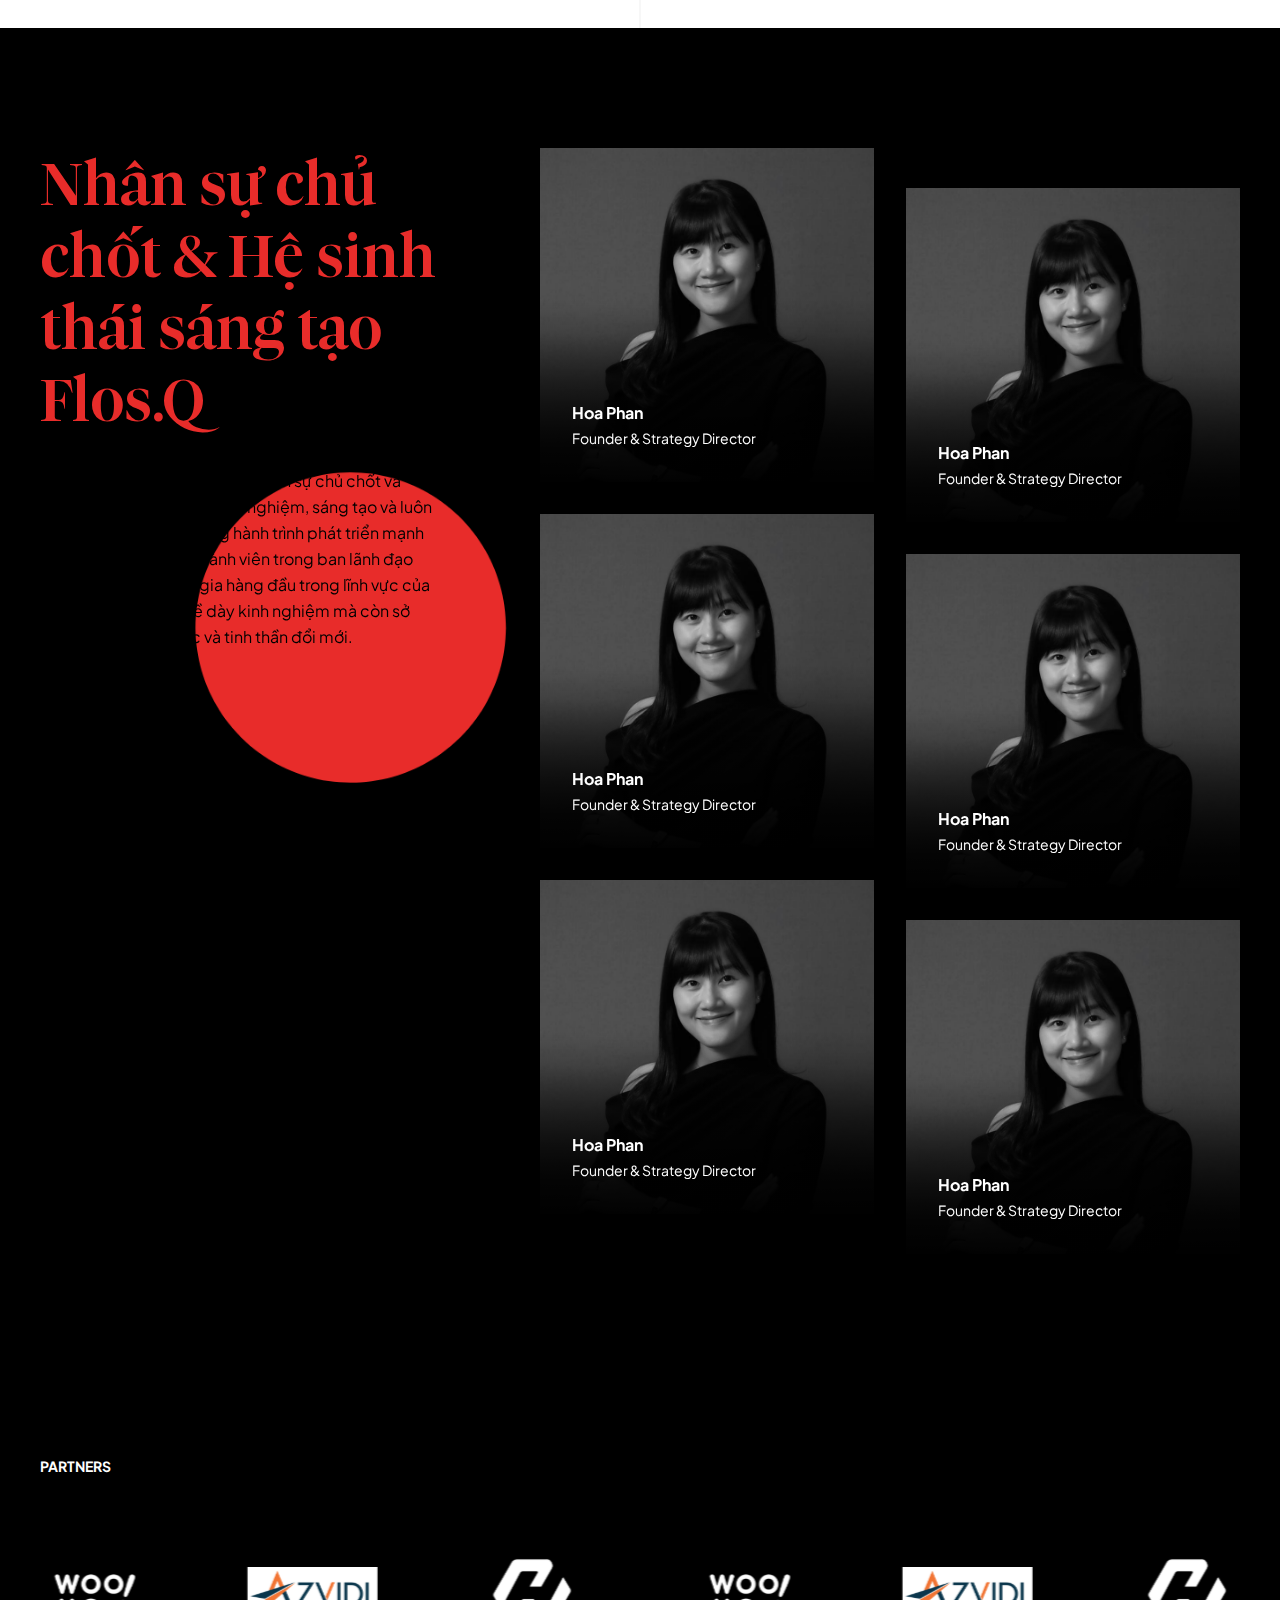
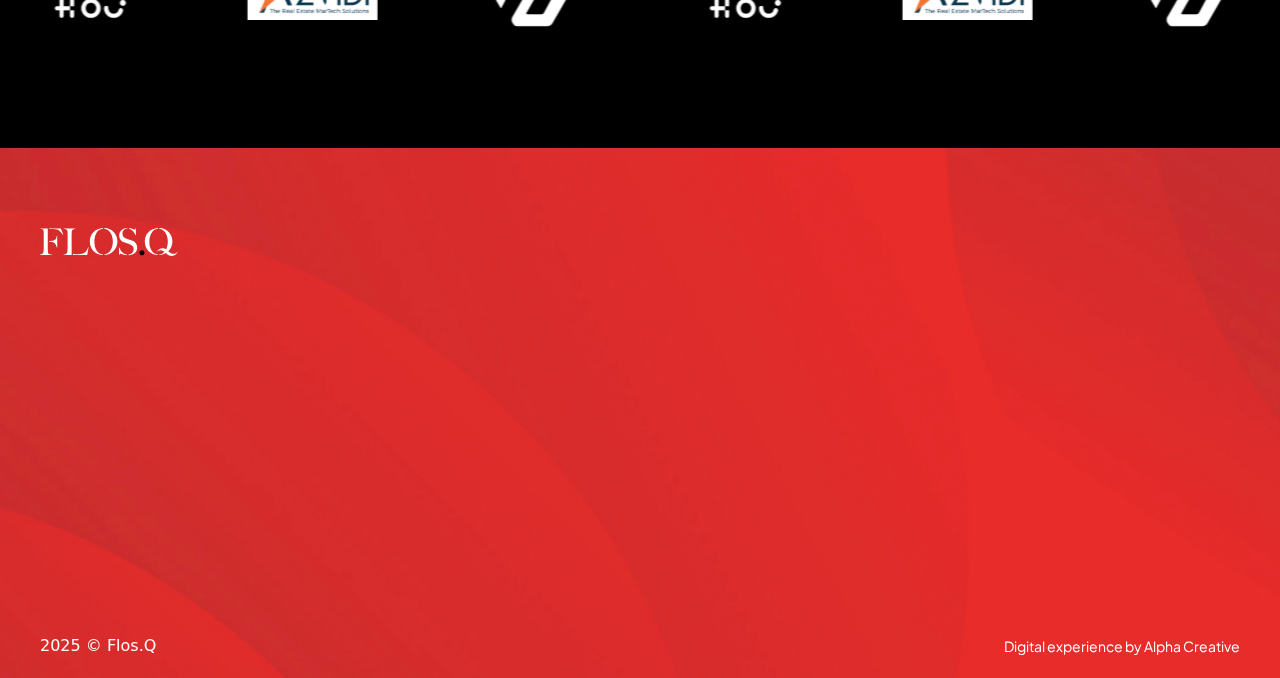
==== commit 2a694052: "add code hero section" ====
--- a/about.html
+++ b/about.html
@@ -183,7 +183,7 @@
     <main>
       <section class="hero d-flex align-items-center justify-content-center without-home">
         <div class="container-fluid p-0 h-100">
-          <div class="hero__ball">
+          <div class="hero__ball transform">
             <div class="ball"></div>
           </div>
           <div class="row g-0 h-100">
--- a/assets/styles/style.css
+++ b/assets/styles/style.css
@@ -278,26 +278,58 @@
   top: 105px;
   left: 100px;
 }
+@media (max-width: 767px) {
+  .loading-inner .dots.top-left {
+    left: 50px;
+  }
+}
 .loading-inner .dots.bottom-left {
   transform: scale(3);
   left: 100px;
   bottom: 60px;
 }
+@media (max-width: 767px) {
+  .loading-inner .dots.bottom-left {
+    left: 50px;
+  }
+}
 .loading-inner .dots.right-left {
   transform: scale(5);
   top: 60px;
   right: 100px;
 }
+@media (max-width: 767px) {
+  .loading-inner .dots.right-left {
+    right: 50px;
+  }
+}
 .loading-inner .dots.bottom-right {
   transform: scale(1.5);
   bottom: 170px;
   right: 113px;
 }
+@media (max-width: 767px) {
+  .loading-inner .dots.bottom-right {
+    right: 50px;
+  }
+}
 .loading-image {
   transform: translateX(-70px);
   opacity: 0;
   position: relative;
   z-index: 5;
+}
+@media (max-width: 767px) {
+  .loading-image {
+    width: auto;
+    height: 48px;
+    transform: translateX(-55px);
+  }
+  .loading-image img {
+    width: 100%;
+    height: 100%;
+    object-fit: cover;
+  }
 }
 .loading-overlay {
   position: absolute;
@@ -573,6 +605,11 @@
   background-color: var(--color-black);
   transition: background-color 0.4s ease;
 }
+@media (max-width: 767px) {
+  section.section-projects .section-tag {
+    margin-bottom: 48px !important;
+  }
+}
 section.section-projects.ver-2 .projects-list .item::after {
   background-color: var(--color-black);
 }
@@ -598,6 +635,11 @@
   padding: 120px 40px;
   position: relative;
   z-index: 1;
+}
+@media (max-width: 767px) {
+  section.section-projects .projects-wrapper {
+    padding: 64px 24px 120px;
+  }
 }
 section.section-projects .projects-content {
   height: max-content;
@@ -632,6 +674,16 @@
   transition: all 0.4s ease;
   opacity: 0;
   visibility: hidden;
+  z-index: 123;
+}
+@media (max-width: 767px) {
+  section.section-projects .projects-filter {
+    padding: 0px 24px;
+    width: calc(100% - 32px);
+  }
+  section.section-projects .projects-filter::-webkit-scrollbar {
+    display: none;
+  }
 }
 section.section-projects .projects-filter .filter-item {
   text-transform: uppercase;
@@ -640,12 +692,21 @@
   position: relative;
   line-height: 24px;
 }
+@media (max-width: 767px) {
+  section.section-projects .projects-filter .filter-item {
+    white-space: nowrap;
+  }
+  section.section-projects .projects-filter .filter-item:first-child {
+    padding-left: 24px;
+  }
+}
 section.section-projects .projects-filter .filter-item span {
   font-weight: 600;
   margin-left: 3px;
 }
 section.section-projects .projects-filter .filter-item .sub-menu {
   max-width: 370px;
+  z-index: 123;
   width: max-content;
   height: max-content;
   position: absolute;
@@ -718,6 +779,12 @@
   display: grid;
   grid-template-columns: repeat(2, 1fr);
   column-gap: 32px;
+}
+@media (max-width: 767px) {
+  section.section-projects .projects-list {
+    grid-template-columns: 1fr;
+    gap: 24px;
+  }
 }
 section.section-projects .projects-list ul.pending .item {
   transform: translateY(30px);
@@ -1135,6 +1202,11 @@
   height: 100%;
   object-fit: cover;
 }
+@media (max-width: 767px) {
+  .section-map__container img {
+    height: auto;
+  }
+}
 
 .gallery {
   padding-top: 80px;
@@ -1158,6 +1230,10 @@
 @media (max-width: 767px) {
   .gallery__contents {
     padding: 0;
+    display: flex;
+    gap: 56px;
+    flex-direction: column;
+    height: 100%;
   }
 }
 .gallery__title {
@@ -1175,6 +1251,12 @@
   display: flex;
   flex-direction: column;
 }
+@media (max-width: 767px) {
+  .gallery__content {
+    height: 100%;
+    min-height: auto;
+  }
+}
 .gallery__content h2 {
   margin-bottom: 32px;
   transition: all 0.4s ease;
@@ -1199,6 +1281,11 @@
   height: 100%;
   will-change: clip-path;
 }
+.gallery__img-mobile {
+  width: 100%;
+  aspect-ratio: 1;
+  margin-bottom: 32px;
+}
 
 .left {
   width: 50%;
@@ -1206,6 +1293,7 @@
 @media (max-width: 767px) {
   .left {
     width: calc(100% - 64px);
+    padding-left: 24px;
   }
 }
 
@@ -1220,7 +1308,8 @@
 }
 @media (max-width: 767px) {
   .right {
-    width: 0;
+    width: 64px;
+    height: auto;
   }
 }
 .right::before {
@@ -1229,7 +1318,7 @@
   width: 1px;
   height: 100%;
   background-color: rgba(240, 240, 240, 0.9411764706);
-  right: 0px;
+  right: 50%;
   top: 0;
   transform: translateX(50%);
 }
@@ -1243,6 +1332,12 @@
   right: -32px;
   z-index: 99;
 }
+@media (max-width: 767px) {
+  .right .section-line {
+    right: 0;
+    top: 16px;
+  }
+}
 
 .red {
   background: crimson;
@@ -1269,6 +1364,11 @@
   text-align: center;
   max-width: 900px;
   margin: 0 auto;
+}
+@media (max-width: 767px) {
+  section.section-quote .quote-wrapper {
+    padding: 80px 16px;
+  }
 }
 section.section-quote .text {
   font-family: var(--font-heading);
@@ -1438,7 +1538,7 @@
   background: #d9d9d9;
   border-radius: unset;
 }
-.services-modal .modal-content ul {
+.services-modal .modal-content .content .wrapper-content {
   margin-top: 16px;
 }
 .services-modal .modal-content ul li:not(:first-child) {
@@ -1490,6 +1590,9 @@
   border-bottom: 1px solid rgba(0, 0, 0, 0.2);
   resize: none;
 }
+.contact-form__form .input-group label {
+  font-weight: 600;
+}
 .contact-form__submit {
   margin-top: 24px;
   display: flex;
